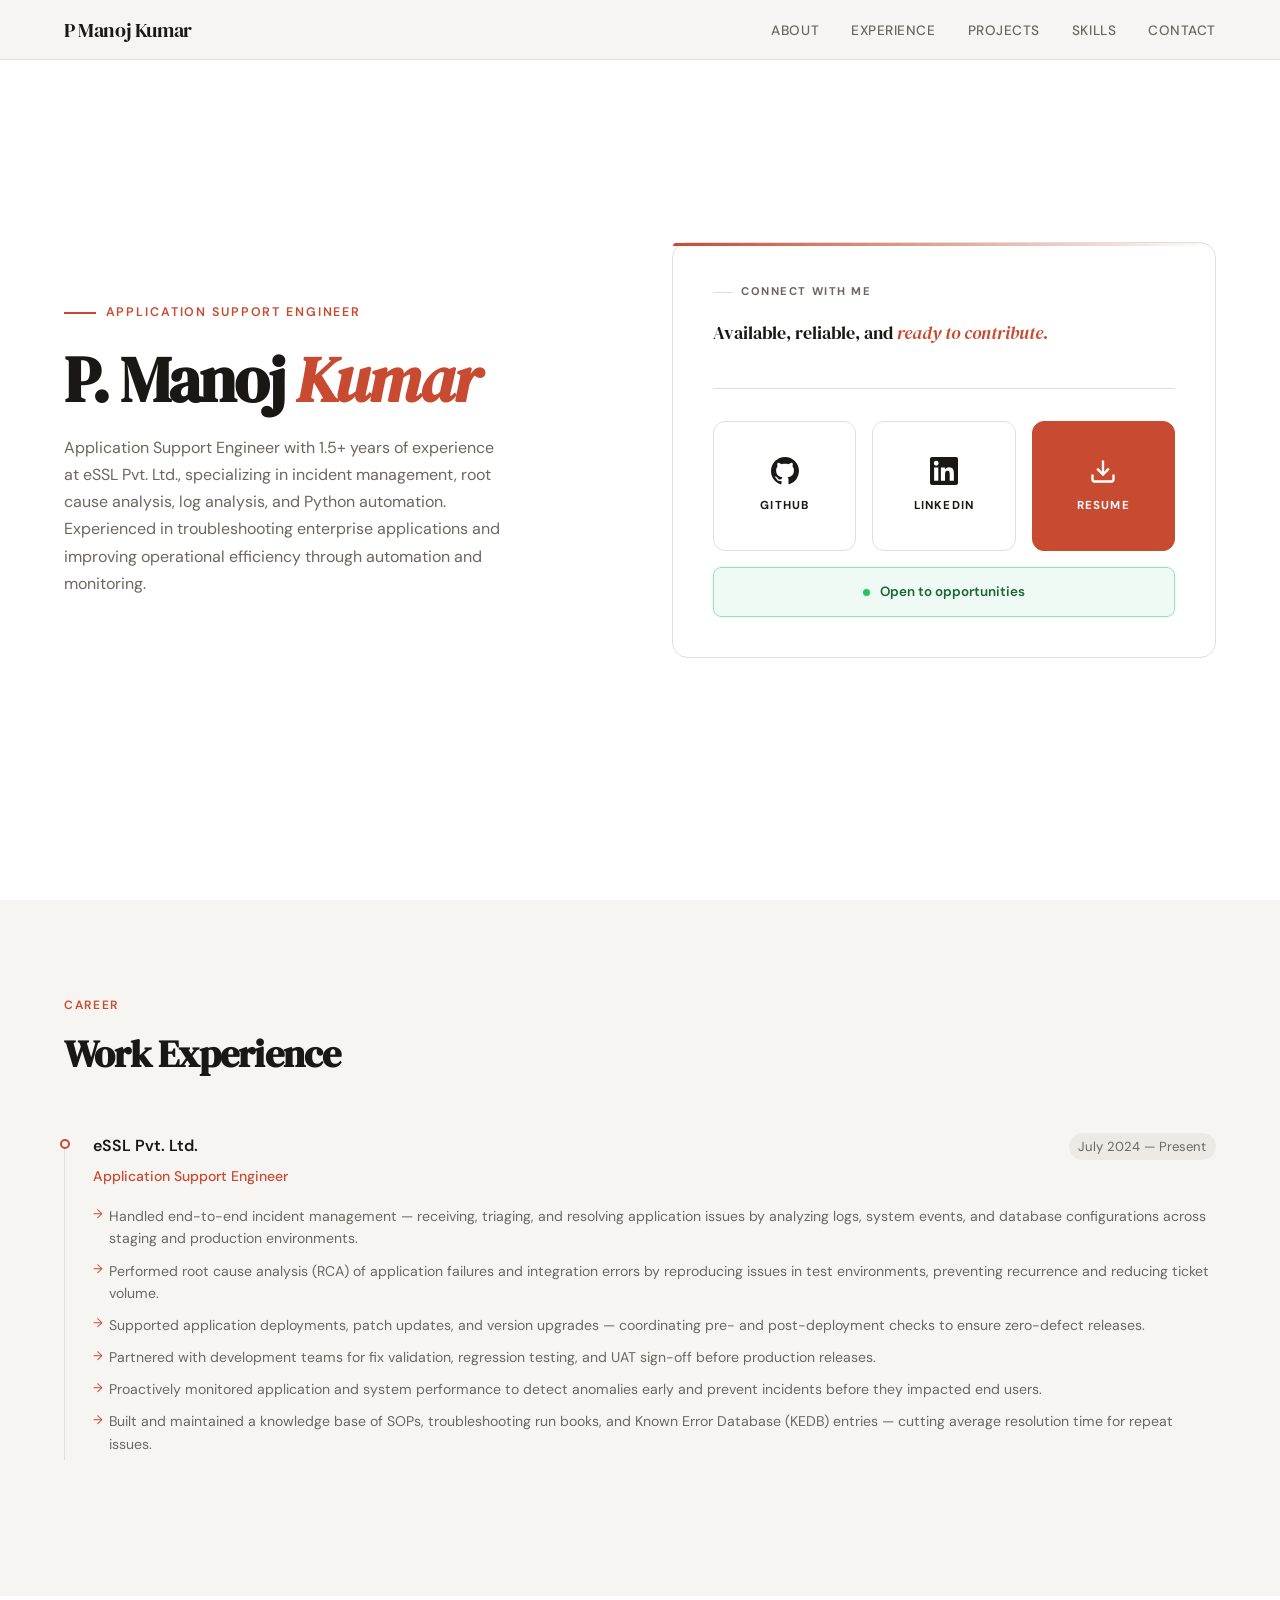
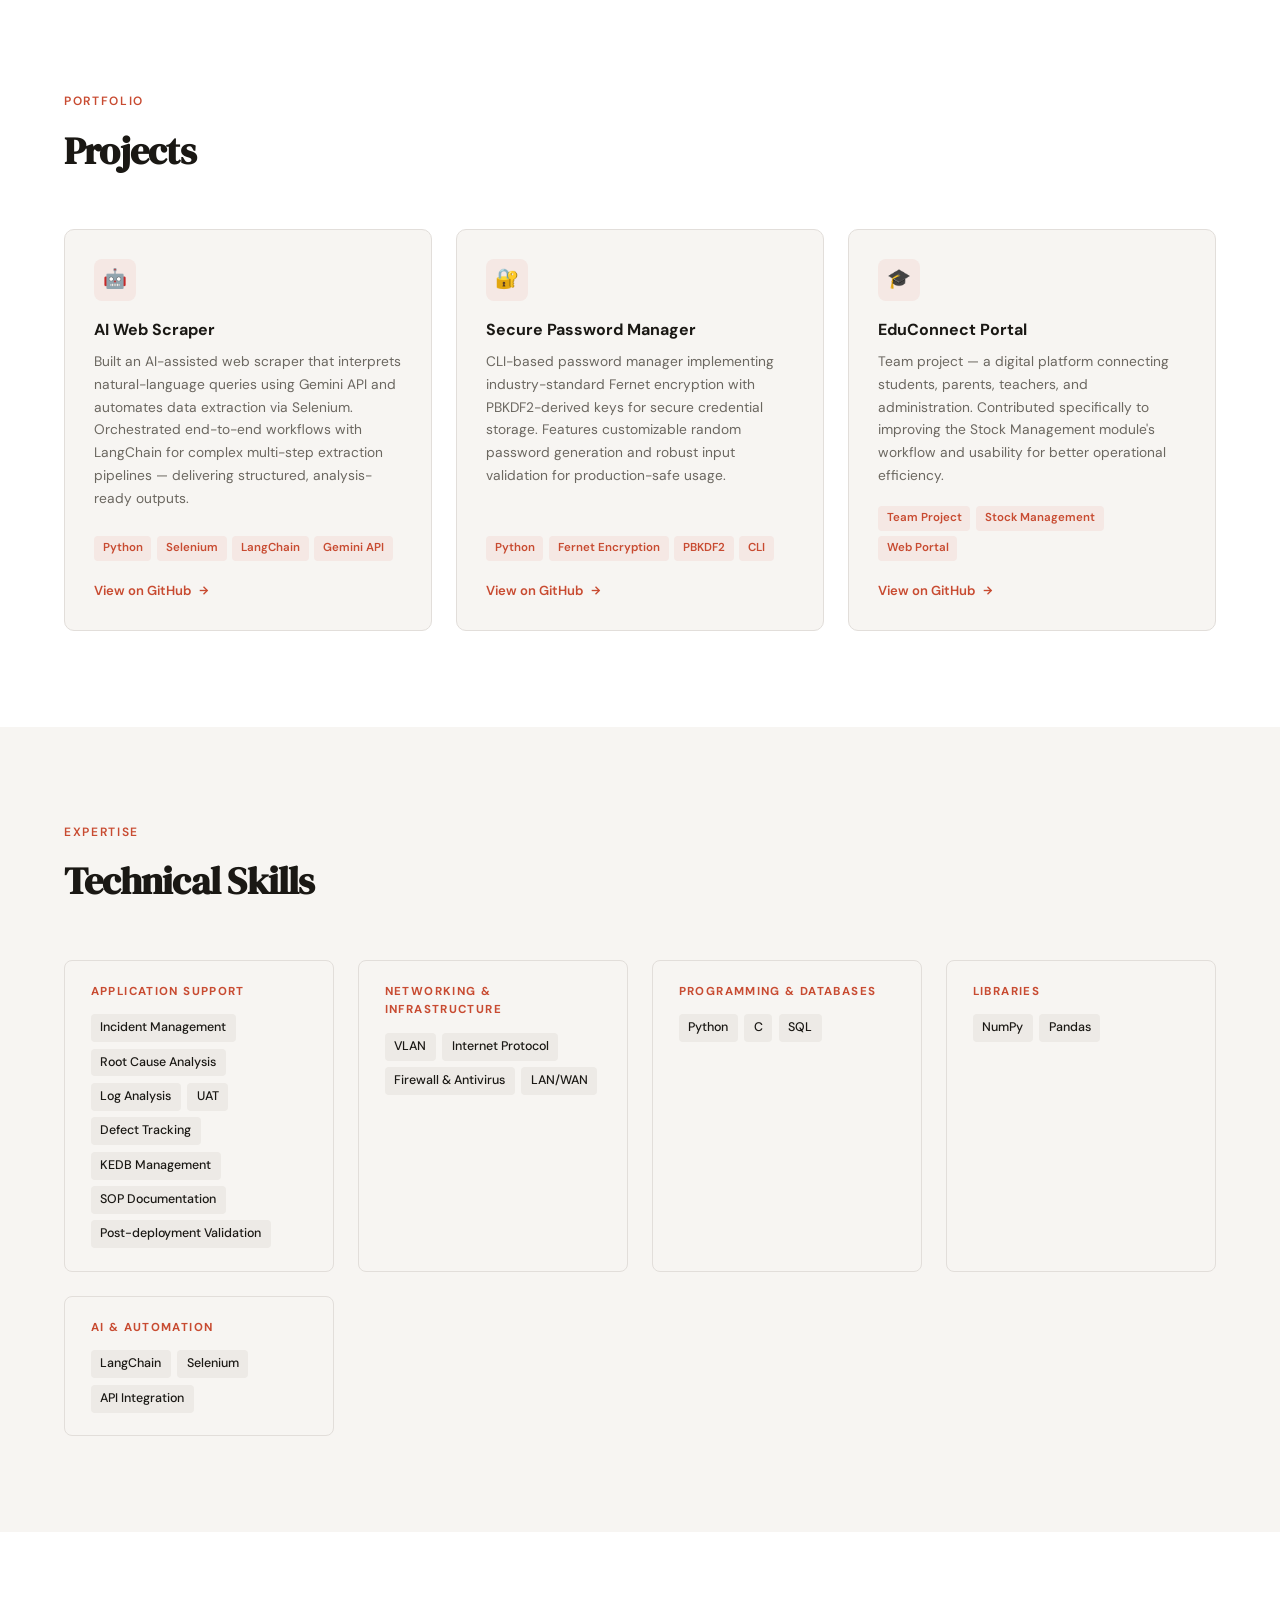
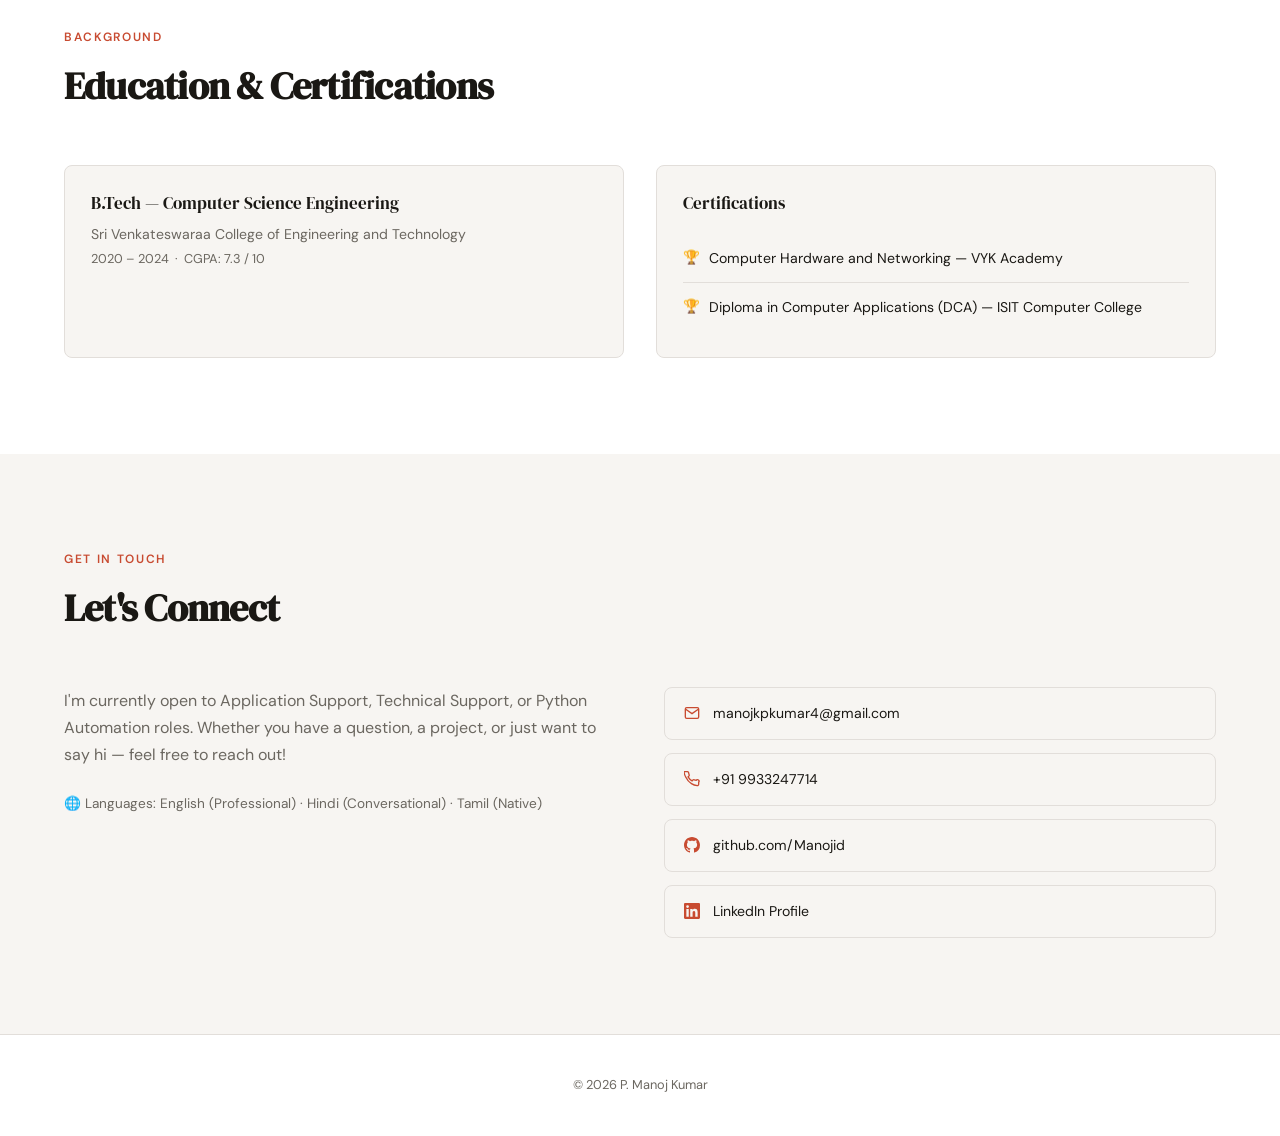
==== index.html @ cadb3f96 "Adjust layout padding and update experience years Updated padding and modified experience duration i" ====
<!DOCTYPE html>
<html lang="en">
<head>
<meta charset="UTF-8"/>
<meta name="viewport" content="width=device-width, initial-scale=1.0"/>
<title>P. Manoj Kumar — Application Support Engineer</title>
<link href="https://fonts.googleapis.com/css2?family=DM+Serif+Display:ital@0;1&family=DM+Sans:wght@300;400;500;600&display=swap" rel="stylesheet"/>
<style>
  *, *::before, *::after { box-sizing: border-box; margin: 0; padding: 0; }

  :root {
    --bg: #f7f5f2;
    --surface: #ffffff;
    --ink: #1a1814;
    --ink-muted: #6b6760;
    --accent: #c84b31;
    --accent-light: #f5e8e4;
    --border: #e2deda;
    --tag-bg: #edeae6;
  }

  html { scroll-behavior: smooth; }

  body {
    font-family: 'DM Sans', sans-serif;
    background: var(--bg);
    color: var(--ink);
    line-height: 1.6;
    font-size: 15px;
  }

  nav {
    position: fixed; top: 0; width: 100%; z-index: 100;
    background: rgba(247,245,242,0.92);
    backdrop-filter: blur(12px);
    border-bottom: 1px solid var(--border);
    padding: 0 5%;
    display: flex; align-items: center; justify-content: space-between;
    height: 60px;
  }
  .nav-logo {
    font-family: 'DM Serif Display', serif;
    font-size: 1.25rem;
    color: var(--ink);
    text-decoration: none;
    letter-spacing: -0.02em;
  }
  .nav-links { display: flex; gap: 2rem; list-style: none; }
  .nav-links a {
    font-size: 0.85rem; font-weight: 500; color: var(--ink-muted);
    text-decoration: none; letter-spacing: 0.04em; text-transform: uppercase;
    transition: color 0.2s;
  }
  .nav-links a:hover { color: var(--accent); }

  .hero {
    min-height: 100vh;
    display: grid;
    grid-template-columns: 1fr 1fr;
    align-items: center;
    padding: 60px 5%;
    gap: 4rem;
  }
  .hero-text { animation: fadeUp 0.8s ease both; }
  .hero-eyebrow {
    font-size: 0.78rem; font-weight: 600;
    text-transform: uppercase; letter-spacing: 0.15em;
    color: var(--accent);
    display: flex; align-items: center; gap: 0.6rem;
    margin-bottom: 1.4rem;
  }
  .hero-eyebrow::before {
    content: ''; display: inline-block;
    width: 32px; height: 2px; background: var(--accent);
  }
  h1 {
    font-family: 'DM Serif Display', serif;
    font-size: clamp(2.8rem, 5vw, 4.2rem);
    line-height: 1.08;
    letter-spacing: -0.03em;
    color: var(--ink);
    margin-bottom: 1.2rem;
  }
  h1 em { font-style: italic; color: var(--accent); }
  .hero-desc {
    font-size: 1rem; color: var(--ink-muted);
    max-width: 440px; line-height: 1.7;
  }

  /* hero right column */
  .hero-right {
    display: flex;
    flex-direction: column;
    align-items: stretch;
    justify-content: center;
    gap: 1rem;
    animation: fadeUp 0.8s 0.3s ease both;
    position: relative;
    padding: 2.5rem;
    border-radius: 16px;
    background: var(--surface);
    border: 1px solid var(--border);
  }
  .hero-right::before {
    content: '';
    position: absolute;
    top: 0; left: 0; right: 0;
    height: 3px;
    background: linear-gradient(90deg, var(--accent), transparent);
    border-radius: 16px 16px 0 0;
  }
  .hero-right-label {
    font-size: 0.7rem;
    font-weight: 700;
    text-transform: uppercase;
    letter-spacing: 0.14em;
    color: var(--ink-muted);
    margin-bottom: 0.25rem;
    display: flex;
    align-items: center;
    gap: 0.5rem;
  }
  .hero-right-label::before {
    content: ''; display: inline-block;
    width: 20px; height: 1.5px; background: var(--border);
  }
  .hero-right-tagline {
    font-family: 'DM Serif Display', serif;
    font-size: 1.15rem;
    color: var(--ink);
    margin-bottom: 1.4rem;
    line-height: 1.3;
  }
  .hero-right-tagline em { color: var(--accent); font-style: italic; }
  .hero-divider {
    height: 1px;
    background: var(--border);
    margin: 0.25rem 0 1rem;
  }
  .icon-grid {
    display: grid;
    grid-template-columns: repeat(3, 1fr);
    gap: 1rem;
    width: 100%;
  }
  .icon-card {
    display: flex;
    flex-direction: column;
    align-items: center;
    justify-content: center;
    gap: 0.75rem;
    padding: 2.2rem 1rem;
    border-radius: 12px;
    border: 1.5px solid var(--border);
    background: var(--surface);
    color: var(--ink);
    text-decoration: none;
    font-size: 0.72rem;
    font-weight: 700;
    letter-spacing: 0.1em;
    text-transform: uppercase;
    transition: all 0.25s cubic-bezier(0.34, 1.56, 0.64, 1);
    opacity: 0;
    animation: fadeUp 0.5s ease forwards;
    position: relative;
    overflow: hidden;
  }
  .icon-card::after {
    content: '';
    position: absolute;
    bottom: 0; left: 0; right: 0;
    height: 3px;
    background: var(--accent);
    transform: scaleX(0);
    transition: transform 0.25s ease;
    transform-origin: left;
  }
  .icon-card:hover::after { transform: scaleX(1); }
  .icon-card:nth-child(1) { animation-delay: 0.4s; }
  .icon-card:nth-child(2) { animation-delay: 0.55s; }
  .icon-card:nth-child(3) { animation-delay: 0.7s; }
  .icon-card:hover {
    border-color: var(--accent);
    color: var(--accent);
    transform: translateY(-5px);
    box-shadow: 0 12px 28px rgba(200,75,49,0.12);
  }
  .icon-card--accent {
    background: var(--accent);
    border-color: var(--accent);
    color: #fff;
  }
  .icon-card--accent::after { background: rgba(255,255,255,0.4); }
  .icon-card--accent:hover {
    background: #b03a23;
    border-color: #b03a23;
    color: #fff;
    box-shadow: 0 12px 28px rgba(200,75,49,0.3);
    transform: translateY(-5px);
  }
  .open-badge {
    display: flex; align-items: center; justify-content: center; gap: 0.6rem;
    background: #f0faf4; border: 1.5px solid #86efac;
    color: #166534; border-radius: 8px;
    padding: 0.8rem 1rem; font-size: 0.84rem; font-weight: 600;
    opacity: 0; animation: fadeUp 0.5s 0.85s ease forwards;
  }
  .open-dot {
    width: 7px; height: 7px; border-radius: 50%; background: #22c55e;
    animation: pulse 2s infinite; flex-shrink: 0;
  }

  .btn {
    display: inline-flex; align-items: center; gap: 0.5rem;
    padding: 0.7rem 1.5rem; border-radius: 4px;
    font-size: 0.85rem; font-weight: 600;
    text-decoration: none; letter-spacing: 0.02em;
    transition: all 0.2s;
  }
  .btn-primary { background: var(--accent); color: #fff; }
  .btn-primary:hover { background: #b03a23; transform: translateY(-1px); }
  .btn-outline { border: 1.5px solid var(--border); color: var(--ink); background: transparent; }
  .btn-outline:hover { border-color: var(--accent); color: var(--accent); transform: translateY(-1px); }

  @keyframes pulse { 0%,100%{opacity:1} 50%{opacity:0.4} }

  section { padding: 6rem 5%; }
  section:nth-child(even) { background: var(--surface); }

  .section-header { margin-bottom: 3rem; }
  .section-label {
    font-size: 0.75rem; font-weight: 600;
    text-transform: uppercase; letter-spacing: 0.14em;
    color: var(--accent); margin-bottom: 0.5rem;
  }
  h2 {
    font-family: 'DM Serif Display', serif;
    font-size: clamp(1.8rem, 3vw, 2.4rem);
    letter-spacing: -0.02em; color: var(--ink);
  }

  .skills-grid {
    display: grid;
    grid-template-columns: repeat(auto-fill, minmax(260px, 1fr));
    gap: 1.5rem;
  }
  .skill-card {
    background: var(--bg); border: 1px solid var(--border);
    border-radius: 8px; padding: 1.4rem 1.6rem;
    transition: box-shadow 0.2s, transform 0.2s;
  }
  .skill-card:hover { transform: translateY(-3px); box-shadow: 0 8px 24px rgba(0,0,0,0.08); }
  .skill-card-title {
    font-size: 0.72rem; font-weight: 700;
    text-transform: uppercase; letter-spacing: 0.12em;
    color: var(--accent); margin-bottom: 0.8rem;
  }
  .tags { display: flex; flex-wrap: wrap; gap: 0.4rem; }
  .tag { background: var(--tag-bg); color: var(--ink); font-size: 0.78rem; padding: 0.25rem 0.6rem; border-radius: 4px; font-weight: 500; }

  .timeline { position: relative; padding-left: 1.8rem; }
  .timeline::before { content: ''; position: absolute; left: 0; top: 8px; bottom: 0; width: 1px; background: var(--border); }
  .timeline-item { position: relative; margin-bottom: 2.5rem; }
  .timeline-dot { position: absolute; left: -2.05rem; top: 6px; width: 10px; height: 10px; border-radius: 50%; border: 2px solid var(--accent); background: var(--bg); }
  .tl-header { display: flex; justify-content: space-between; align-items: flex-start; flex-wrap: wrap; gap: 0.3rem; margin-bottom: 0.3rem; }
  .tl-company { font-weight: 600; font-size: 1rem; }
  .tl-date { font-size: 0.82rem; color: var(--ink-muted); background: var(--tag-bg); padding: 0.2rem 0.6rem; border-radius: 20px; }
  .tl-role { font-size: 0.88rem; color: var(--accent); font-weight: 500; margin-bottom: 0.8rem; }
  .tl-bullets { list-style: none; padding: 0; }
  .tl-bullets li { font-size: 0.88rem; color: var(--ink-muted); padding: 0.3rem 0; padding-left: 1rem; position: relative; line-height: 1.6; }
  .tl-bullets li::before { content: '→'; position: absolute; left: 0; color: var(--accent); font-size: 0.78rem; top: 0.32rem; }

  .projects-grid { display: grid; grid-template-columns: repeat(auto-fill, minmax(300px, 1fr)); gap: 1.5rem; }
  .project-card {
    background: var(--bg); border: 1px solid var(--border);
    border-radius: 10px; padding: 1.8rem;
    transition: box-shadow 0.2s, transform 0.2s;
    display: flex; flex-direction: column;
  }
  .project-card:hover { transform: translateY(-4px); box-shadow: 0 12px 32px rgba(0,0,0,0.09); }
  .project-icon { width: 42px; height: 42px; background: var(--accent-light); border-radius: 8px; display: flex; align-items: center; justify-content: center; margin-bottom: 1rem; font-size: 1.2rem; }
  .project-title { font-weight: 700; font-size: 1rem; margin-bottom: 0.5rem; }
  .project-desc { font-size: 0.86rem; color: var(--ink-muted); line-height: 1.65; flex: 1; margin-bottom: 1.2rem; }
  .project-stack { display: flex; flex-wrap: wrap; gap: 0.35rem; margin-bottom: 1.2rem; }
  .stack-tag { font-size: 0.72rem; font-weight: 600; background: var(--accent-light); color: var(--accent); padding: 0.2rem 0.55rem; border-radius: 4px; }
  .project-link { display: inline-flex; align-items: center; gap: 0.4rem; font-size: 0.82rem; font-weight: 600; color: var(--accent); text-decoration: none; margin-top: auto; transition: gap 0.2s; }
  .project-link:hover { gap: 0.7rem; }

  .edu-grid { display: grid; grid-template-columns: 1fr 1fr; gap: 2rem; }
  .edu-card { background: var(--bg); border: 1px solid var(--border); border-radius: 8px; padding: 1.6rem; }
  .edu-degree { font-family: 'DM Serif Display', serif; font-size: 1.05rem; margin-bottom: 0.3rem; }
  .edu-school { font-size: 0.88rem; color: var(--ink-muted); margin-bottom: 0.2rem; }
  .edu-meta { font-size: 0.8rem; color: var(--ink-muted); }
  .cert-list { list-style: none; padding: 0; }
  .cert-list li { padding: 0.8rem 0; border-bottom: 1px solid var(--border); font-size: 0.88rem; display: flex; align-items: center; gap: 0.6rem; }
  .cert-list li:last-child { border-bottom: none; }
  .cert-list li::before { content: '🏆'; font-size: 0.85rem; }

  .contact-grid { display: grid; grid-template-columns: 1fr 1fr; gap: 3rem; align-items: start; }
  .contact-intro { font-size: 1rem; color: var(--ink-muted); line-height: 1.7; }
  .contact-links { display: flex; flex-direction: column; gap: 0.8rem; }
  .contact-item { display: flex; align-items: center; gap: 0.8rem; padding: 0.9rem 1.2rem; background: var(--bg); border: 1px solid var(--border); border-radius: 8px; text-decoration: none; color: var(--ink); font-size: 0.88rem; transition: border-color 0.2s, transform 0.2s; }
  .contact-item:hover { border-color: var(--accent); transform: translateX(4px); }
  .contact-item svg { color: var(--accent); flex-shrink: 0; }

  footer { text-align: center; padding: 2.5rem 5%; font-size: 0.8rem; color: var(--ink-muted); border-top: 1px solid var(--border); background: var(--surface); }

  @keyframes fadeUp { from { opacity: 0; transform: translateY(24px); } to { opacity: 1; transform: translateY(0); } }
  .fade-in { opacity: 0; transform: translateY(20px); transition: opacity 0.6s ease, transform 0.6s ease; }
  .fade-in.visible { opacity: 1; transform: none; }

  @media (max-width: 768px) {
    .hero { grid-template-columns: 1fr; min-height: auto; padding-top: 100px; gap: 2rem; }
    .edu-grid, .contact-grid { grid-template-columns: 1fr; }
    .nav-links { display: none; }
  }
</style>
</head>
<body>

<nav>
  <a class="nav-logo" href="#">P Manoj Kumar</a>
  <ul class="nav-links">
    <li><a href="#about">About</a></li>
    <li><a href="#experience">Experience</a></li>
    <li><a href="#projects">Projects</a></li>
    <li><a href="#skills">Skills</a></li>
    <li><a href="#contact">Contact</a></li>
  </ul>
</nav>

<section class="hero" id="about">
  <div class="hero-text">
    <div class="hero-eyebrow">Application Support Engineer</div>
    <h1>P. Manoj <em>Kumar</em></h1>
    <p class="hero-desc">
      Application Support Engineer with 1.5+ years of experience at eSSL Pvt. Ltd., specializing in incident management, root cause analysis, log analysis, and Python automation. Experienced in troubleshooting enterprise applications and improving operational efficiency through automation and monitoring.
    </p>
  </div>

  <div class="hero-right">
    <div class="hero-right-label">Connect with me</div>
    <div class="hero-right-tagline">Available, reliable, and <em>ready to contribute.</em></div>
    <div class="hero-divider"></div>
    <div class="icon-grid">
      <a class="icon-card" href="https://github.com/Manojid/" target="_blank">
        <svg width="28" height="28" fill="currentColor" viewBox="0 0 24 24"><path d="M12 0C5.37 0 0 5.37 0 12c0 5.31 3.435 9.795 8.205 11.385.6.105.825-.255.825-.57 0-.285-.015-1.23-.015-2.235-3.015.555-3.795-.735-4.035-1.41-.135-.345-.72-1.41-1.23-1.695-.42-.225-1.02-.78-.015-.795.945-.015 1.62.87 1.845 1.23 1.08 1.815 2.805 1.305 3.495.99.105-.78.42-1.305.765-1.605-2.67-.3-5.46-1.335-5.46-5.925 0-1.305.465-2.385 1.23-3.225-.12-.3-.54-1.53.12-3.18 0 0 1.005-.315 3.3 1.23.96-.27 1.98-.405 3-.405s2.04.135 3 .405c2.295-1.56 3.3-1.23 3.3-1.23.66 1.65.24 2.88.12 3.18.765.84 1.23 1.905 1.23 3.225 0 4.605-2.805 5.625-5.475 5.925.435.375.81 1.095.81 2.22 0 1.605-.015 2.895-.015 3.3 0 .315.225.69.825.57A12.02 12.02 0 0024 12c0-6.63-5.37-12-12-12z"/></svg>
        <span>GitHub</span>
      </a>
      <a class="icon-card" href="https://linkedin.com/in/p-manoj-kumar-380a35276" target="_blank">
        <svg width="28" height="28" fill="currentColor" viewBox="0 0 24 24"><path d="M20.447 20.452h-3.554v-5.569c0-1.328-.027-3.037-1.852-3.037-1.853 0-2.136 1.445-2.136 2.939v5.667H9.351V9h3.414v1.561h.046c.477-.9 1.637-1.85 3.37-1.85 3.601 0 4.267 2.37 4.267 5.455v6.286zM5.337 7.433a2.062 2.062 0 01-2.063-2.065 2.064 2.064 0 112.063 2.065zm1.782 13.019H3.555V9h3.564v11.452zM22.225 0H1.771C.792 0 0 .774 0 1.729v20.542C0 23.227.792 24 1.771 24h20.451C23.2 24 24 23.227 24 22.271V1.729C24 .774 23.2 0 22.222 0h.003z"/></svg>
        <span>LinkedIn</span>
      </a>
      <a class="icon-card icon-card--accent" href="Manoj Kumar Resume.pdf" download>
        <svg width="28" height="28" fill="none" stroke="currentColor" stroke-width="2" viewBox="0 0 24 24"><path d="M21 15v4a2 2 0 01-2 2H5a2 2 0 01-2-2v-4"/><polyline points="7 10 12 15 17 10"/><line x1="12" y1="15" x2="12" y2="3"/></svg>
        <span>Resume</span>
      </a>
    </div>
    <div class="open-badge">
      <span class="open-dot"></span>
      Open to opportunities
    </div>
  </div>
</section>

<section id="experience">
  <div class="section-header fade-in">
    <div class="section-label">Career</div>
    <h2>Work Experience</h2>
  </div>
  <div class="timeline">
    <div class="timeline-item fade-in">
      <div class="timeline-dot"></div>
      <div class="tl-header">
        <span class="tl-company">eSSL Pvt. Ltd.</span>
        <span class="tl-date">July 2024 — Present</span>
      </div>
      <div class="tl-role">Application Support Engineer</div>
      <ul class="tl-bullets">
        <li>Handled end-to-end incident management — receiving, triaging, and resolving application issues by analyzing logs, system events, and database configurations across staging and production environments.</li>
        <li>Performed root cause analysis (RCA) of application failures and integration errors by reproducing issues in test environments, preventing recurrence and reducing ticket volume.</li>
        <li>Supported application deployments, patch updates, and version upgrades — coordinating pre- and post-deployment checks to ensure zero-defect releases.</li>
        <li>Partnered with development teams for fix validation, regression testing, and UAT sign-off before production releases.</li>
        <li>Proactively monitored application and system performance to detect anomalies early and prevent incidents before they impacted end users.</li>
        <li>Built and maintained a knowledge base of SOPs, troubleshooting run books, and Known Error Database (KEDB) entries — cutting average resolution time for repeat issues.</li>
      </ul>
    </div>
  </div>
</section>

<section id="projects">
  <div class="section-header fade-in">
    <div class="section-label">Portfolio</div>
    <h2>Projects</h2>
  </div>
  <div class="projects-grid">
    <div class="project-card fade-in">
      <div class="project-icon">🤖</div>
      <div class="project-title">AI Web Scraper</div>
      <p class="project-desc">Built an AI-assisted web scraper that interprets natural-language queries using Gemini API and automates data extraction via Selenium. Orchestrated end-to-end workflows with LangChain for complex multi-step extraction pipelines — delivering structured, analysis-ready outputs.</p>
      <div class="project-stack">
        <span class="stack-tag">Python</span><span class="stack-tag">Selenium</span><span class="stack-tag">LangChain</span><span class="stack-tag">Gemini API</span>
      </div>
      <a class="project-link" href="https://github.com/Manojid/" target="_blank">View on GitHub <svg width="13" height="13" fill="none" stroke="currentColor" stroke-width="2.5" viewBox="0 0 24 24"><line x1="5" y1="12" x2="19" y2="12"/><polyline points="12 5 19 12 12 19"/></svg></a>
    </div>
    <div class="project-card fade-in">
      <div class="project-icon">🔐</div>
      <div class="project-title">Secure Password Manager</div>
      <p class="project-desc">CLI-based password manager implementing industry-standard Fernet encryption with PBKDF2-derived keys for secure credential storage. Features customizable random password generation and robust input validation for production-safe usage.</p>
      <div class="project-stack">
        <span class="stack-tag">Python</span><span class="stack-tag">Fernet Encryption</span><span class="stack-tag">PBKDF2</span><span class="stack-tag">CLI</span>
      </div>
      <a class="project-link" href="https://github.com/Manojid/" target="_blank">View on GitHub <svg width="13" height="13" fill="none" stroke="currentColor" stroke-width="2.5" viewBox="0 0 24 24"><line x1="5" y1="12" x2="19" y2="12"/><polyline points="12 5 19 12 12 19"/></svg></a>
    </div>
    <div class="project-card fade-in">
      <div class="project-icon">🎓</div>
      <div class="project-title">EduConnect Portal</div>
      <p class="project-desc">Team project — a digital platform connecting students, parents, teachers, and administration. Contributed specifically to improving the Stock Management module's workflow and usability for better operational efficiency.</p>
      <div class="project-stack">
        <span class="stack-tag">Team Project</span><span class="stack-tag">Stock Management</span><span class="stack-tag">Web Portal</span>
      </div>
      <a class="project-link" href="https://github.com/Manojid/" target="_blank">View on GitHub <svg width="13" height="13" fill="none" stroke="currentColor" stroke-width="2.5" viewBox="0 0 24 24"><line x1="5" y1="12" x2="19" y2="12"/><polyline points="12 5 19 12 12 19"/></svg></a>
    </div>
  </div>
</section>

<section id="skills">
  <div class="section-header fade-in">
    <div class="section-label">Expertise</div>
    <h2>Technical Skills</h2>
  </div>
  <div class="skills-grid">
    <div class="skill-card fade-in">
      <div class="skill-card-title">Application Support</div>
      <div class="tags">
        <span class="tag">Incident Management</span><span class="tag">Root Cause Analysis</span><span class="tag">Log Analysis</span><span class="tag">UAT</span><span class="tag">Defect Tracking</span><span class="tag">KEDB Management</span><span class="tag">SOP Documentation</span><span class="tag">Post-deployment Validation</span>
      </div>
    </div>
    <div class="skill-card fade-in">
      <div class="skill-card-title">Networking & Infrastructure</div>
      <div class="tags">
        <span class="tag">VLAN</span><span class="tag">Internet Protocol</span><span class="tag">Firewall & Antivirus</span><span class="tag">LAN/WAN</span>
      </div>
    </div>
    <div class="skill-card fade-in">
      <div class="skill-card-title">Programming & Databases</div>
      <div class="tags">
        <span class="tag">Python</span><span class="tag">C</span><span class="tag">SQL</span>
      </div>
    </div>
    <div class="skill-card fade-in">
      <div class="skill-card-title">Libraries</div>
      <div class="tags">
        <span class="tag">NumPy</span><span class="tag">Pandas</span>
      </div>
    </div>
    <div class="skill-card fade-in">
      <div class="skill-card-title">AI & Automation</div>
      <div class="tags">
        <span class="tag">LangChain</span><span class="tag">Selenium</span><span class="tag">API Integration</span>
      </div>
    </div>
  </div>
</section>

<section id="education">
  <div class="section-header fade-in">
    <div class="section-label">Background</div>
    <h2>Education & Certifications</h2>
  </div>
  <div class="edu-grid fade-in">
    <div class="edu-card">
      <div class="edu-degree">B.Tech — Computer Science Engineering</div>
      <div class="edu-school">Sri Venkateswaraa College of Engineering and Technology</div>
      <div class="edu-meta">2020 – 2024 &nbsp;·&nbsp; CGPA: 7.3 / 10</div>
    </div>
    <div class="edu-card">
      <div class="edu-degree" style="margin-bottom:1rem">Certifications</div>
      <ul class="cert-list">
        <li>Computer Hardware and Networking — VYK Academy</li>
        <li>Diploma in Computer Applications (DCA) — ISIT Computer College</li>
      </ul>
    </div>
  </div>
</section>

<section id="contact">
  <div class="section-header fade-in">
    <div class="section-label">Get in Touch</div>
    <h2>Let's Connect</h2>
  </div>
  <div class="contact-grid fade-in">
    <div>
      <p class="contact-intro">I'm currently open to Application Support, Technical Support, or Python Automation roles. Whether you have a question, a project, or just want to say hi — feel free to reach out!</p>
      <br/>
      <p class="contact-intro" style="font-size:0.85rem">🌐 Languages: English (Professional) · Hindi (Conversational) · Tamil (Native)</p>
    </div>
    <div class="contact-links">
      <a class="contact-item" href="mailto:manojkpkumar4@gmail.com">
        <svg width="16" height="16" fill="none" stroke="currentColor" stroke-width="2" viewBox="0 0 24 24"><path d="M4 4h16c1.1 0 2 .9 2 2v12c0 1.1-.9 2-2 2H4c-1.1 0-2-.9-2-2V6c0-1.1.9-2 2-2z"/><polyline points="22,6 12,13 2,6"/></svg>
        manojkpkumar4@gmail.com
      </a>
      <a class="contact-item" href="tel:+919933247714">
        <svg width="16" height="16" fill="none" stroke="currentColor" stroke-width="2" viewBox="0 0 24 24"><path d="M22 16.92v3a2 2 0 01-2.18 2 19.79 19.79 0 01-8.63-3.07A19.5 19.5 0 013.07 9.81a19.79 19.79 0 01-3.07-8.67A2 2 0 012 .99h3a2 2 0 012 1.72c.127.96.361 1.903.7 2.81a2 2 0 01-.45 2.11L6.09 8.91a16 16 0 006 6l1.27-1.27a2 2 0 012.11-.45c.907.339 1.85.573 2.81.7A2 2 0 0122 16.92z"/></svg>
        +91 9933247714
      </a>
      <a class="contact-item" href="https://github.com/Manojid/" target="_blank">
        <svg width="16" height="16" fill="currentColor" viewBox="0 0 24 24"><path d="M12 0C5.37 0 0 5.37 0 12c0 5.31 3.435 9.795 8.205 11.385.6.105.825-.255.825-.57 0-.285-.015-1.23-.015-2.235-3.015.555-3.795-.735-4.035-1.41-.135-.345-.72-1.41-1.23-1.695-.42-.225-1.02-.78-.015-.795.945-.015 1.62.87 1.845 1.23 1.08 1.815 2.805 1.305 3.495.99.105-.78.42-1.305.765-1.605-2.67-.3-5.46-1.335-5.46-5.925 0-1.305.465-2.385 1.23-3.225-.12-.3-.54-1.53.12-3.18 0 0 1.005-.315 3.3 1.23.96-.27 1.98-.405 3-.405s2.04.135 3 .405c2.295-1.56 3.3-1.23 3.3-1.23.66 1.65.24 2.88.12 3.18.765.84 1.23 1.905 1.23 3.225 0 4.605-2.805 5.625-5.475 5.925.435.375.81 1.095.81 2.22 0 1.605-.015 2.895-.015 3.3 0 .315.225.69.825.57A12.02 12.02 0 0024 12c0-6.63-5.37-12-12-12z"/></svg>
        github.com/Manojid
      </a>
      <a class="contact-item" href="https://linkedin.com/in/p-manoj-kumar-380a35276" target="_blank">
        <svg width="16" height="16" fill="currentColor" viewBox="0 0 24 24"><path d="M20.447 20.452h-3.554v-5.569c0-1.328-.027-3.037-1.852-3.037-1.853 0-2.136 1.445-2.136 2.939v5.667H9.351V9h3.414v1.561h.046c.477-.9 1.637-1.85 3.37-1.85 3.601 0 4.267 2.37 4.267 5.455v6.286zM5.337 7.433a2.062 2.062 0 01-2.063-2.065 2.064 2.064 0 112.063 2.065zm1.782 13.019H3.555V9h3.564v11.452zM22.225 0H1.771C.792 0 0 .774 0 1.729v20.542C0 23.227.792 24 1.771 24h20.451C23.2 24 24 23.227 24 22.271V1.729C24 .774 23.2 0 22.222 0h.003z"/></svg>
        LinkedIn Profile
      </a>
    </div>
  </div>
</section>

<footer>
  <p>© 2026 P. Manoj Kumar</p>
</footer>

<script>
  const observer = new IntersectionObserver((entries) => {
    entries.forEach(e => { if (e.isIntersecting) e.target.classList.add('visible'); });
  }, { threshold: 0.12 });
  document.querySelectorAll('.fade-in').forEach(el => observer.observe(el));
</script>
</body>
</html>
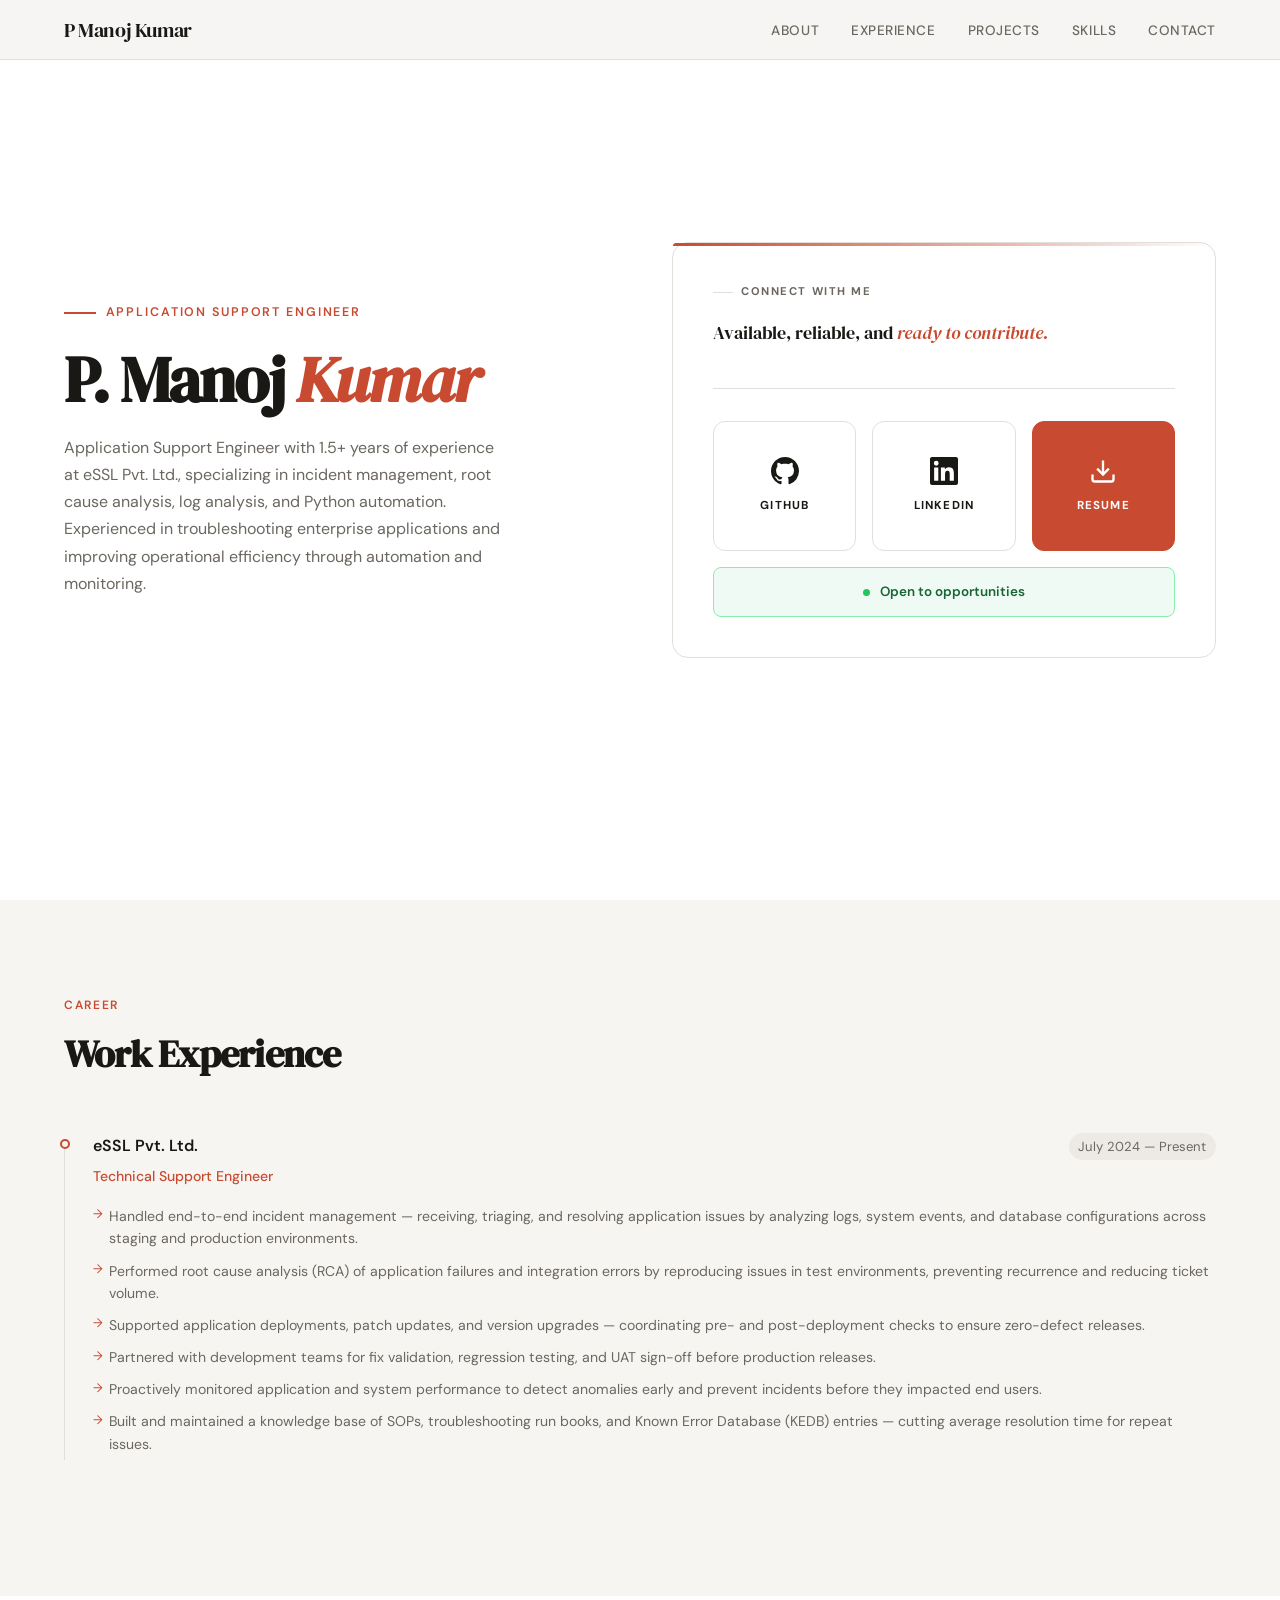
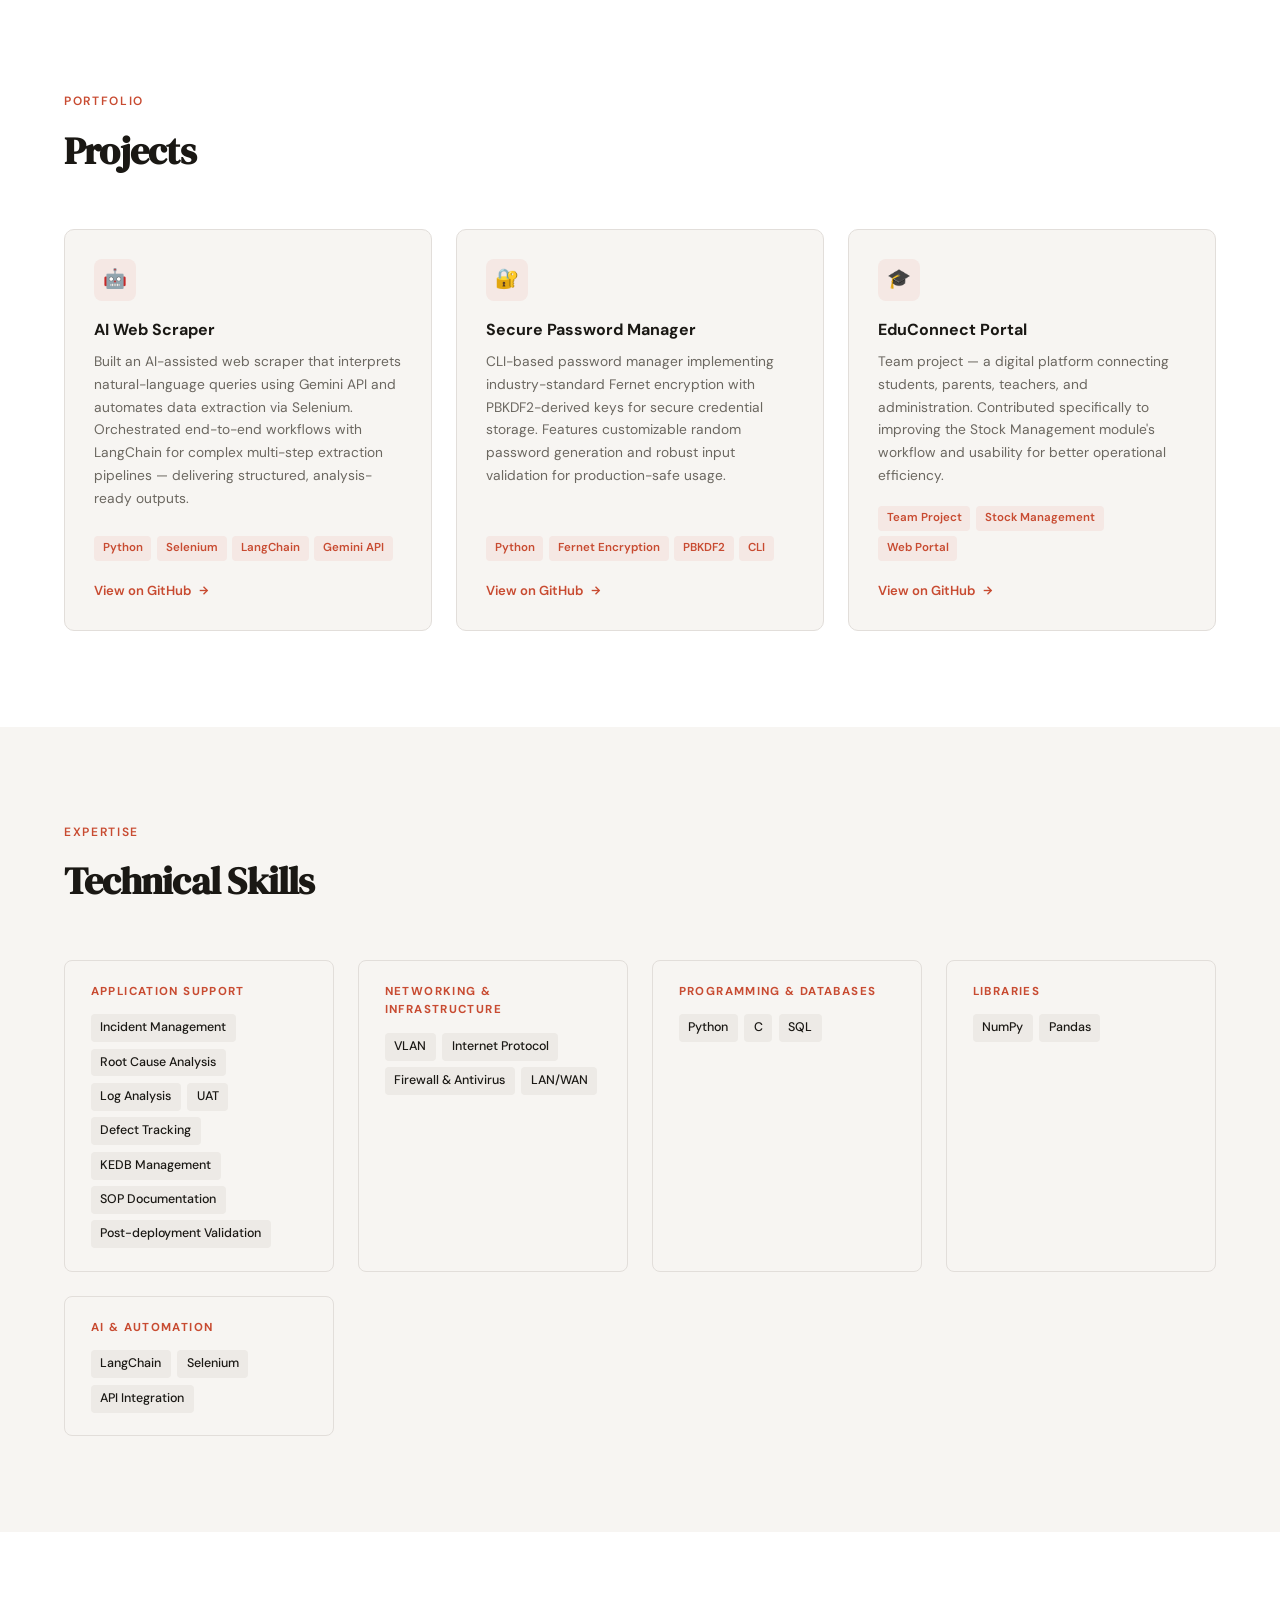
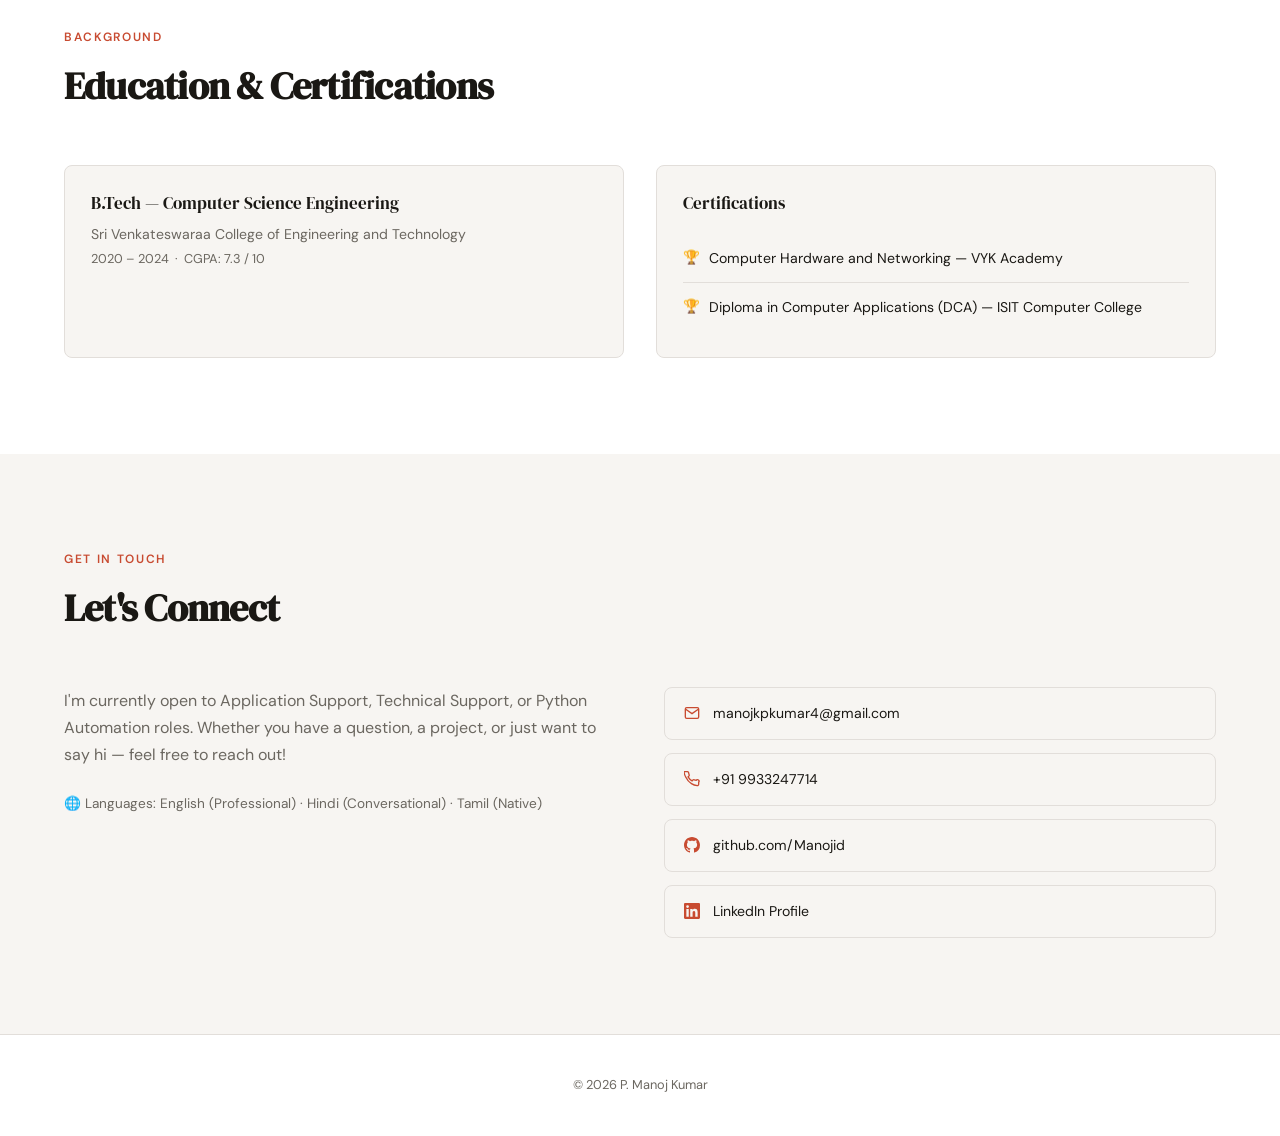
==== commit 653ebfd4: "Change role from Application Support to Technical Support" ====
--- a/index.html
+++ b/index.html
@@ -375,7 +375,7 @@
         <span class="tl-company">eSSL Pvt. Ltd.</span>
         <span class="tl-date">July 2024 — Present</span>
       </div>
-      <div class="tl-role">Application Support Engineer</div>
+      <div class="tl-role">Technical Support Engineer</div>
       <ul class="tl-bullets">
         <li>Handled end-to-end incident management — receiving, triaging, and resolving application issues by analyzing logs, system events, and database configurations across staging and production environments.</li>
         <li>Performed root cause analysis (RCA) of application failures and integration errors by reproducing issues in test environments, preventing recurrence and reducing ticket volume.</li>
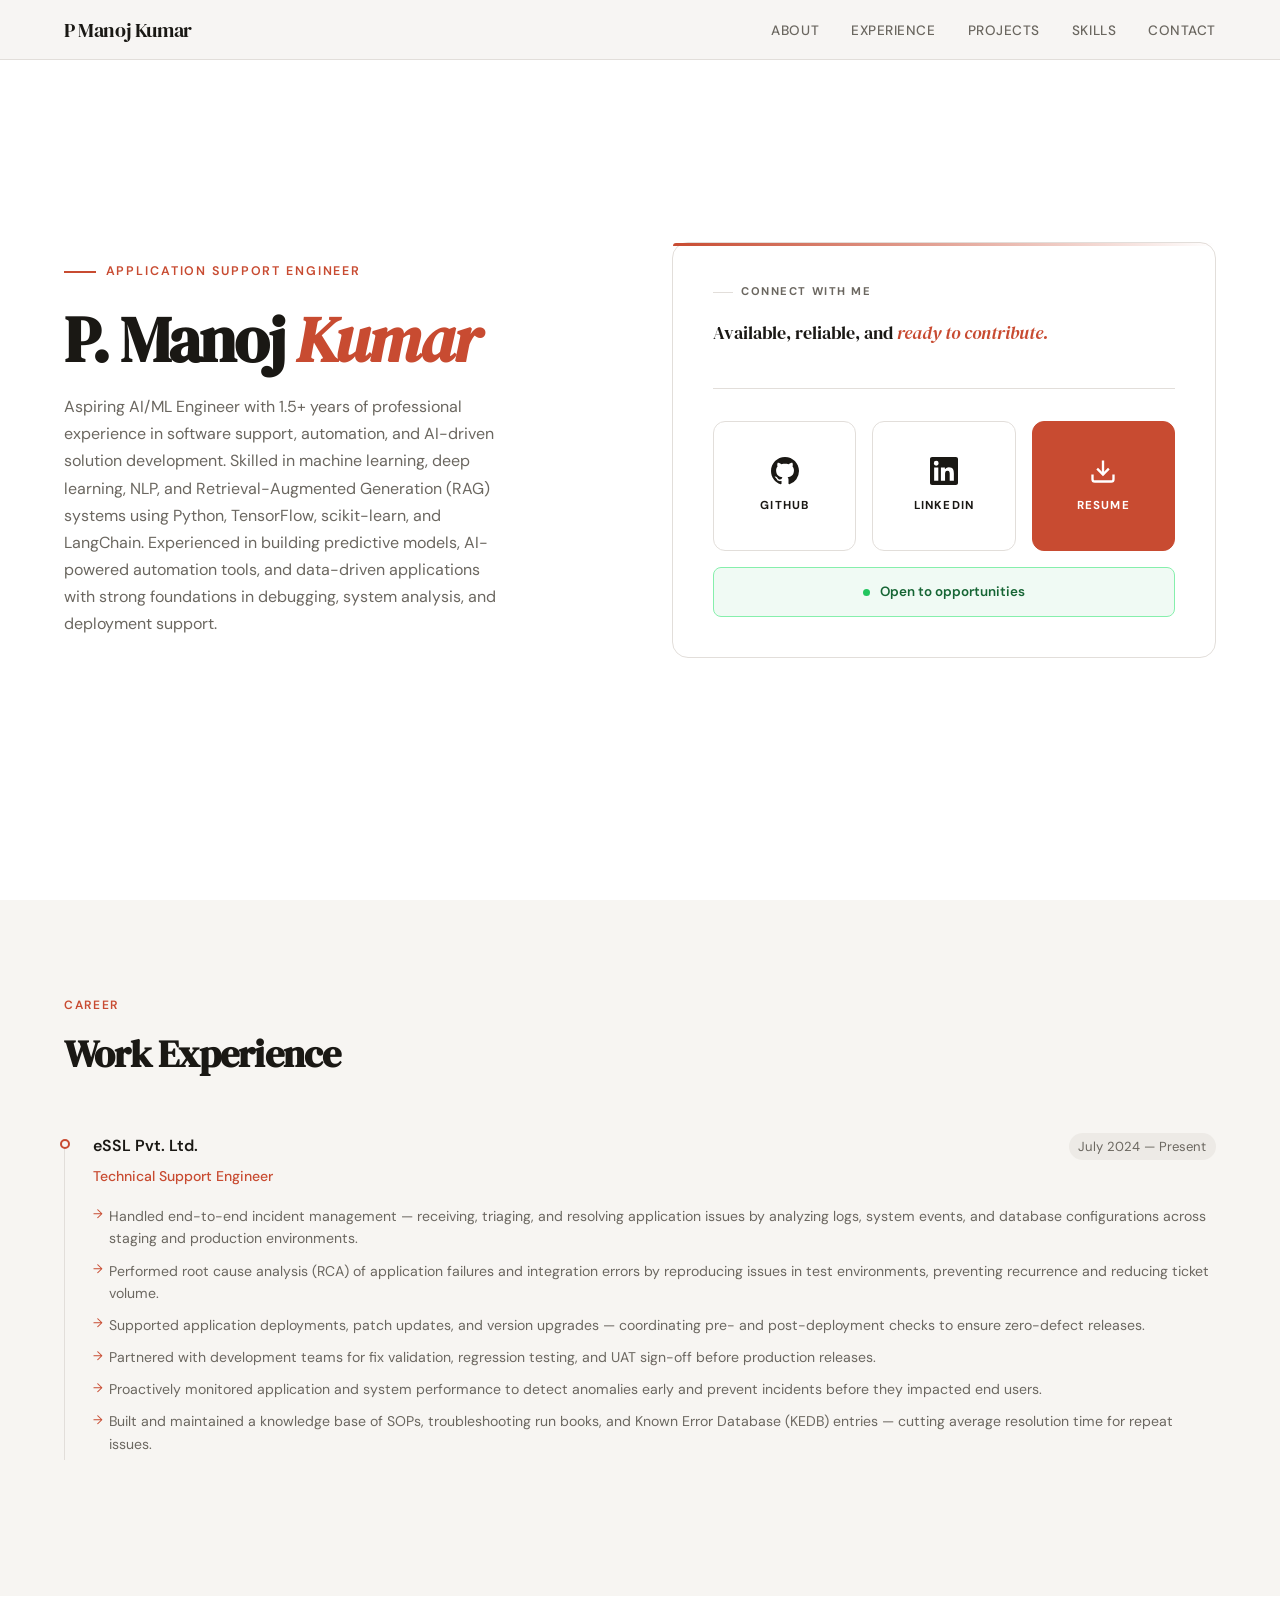
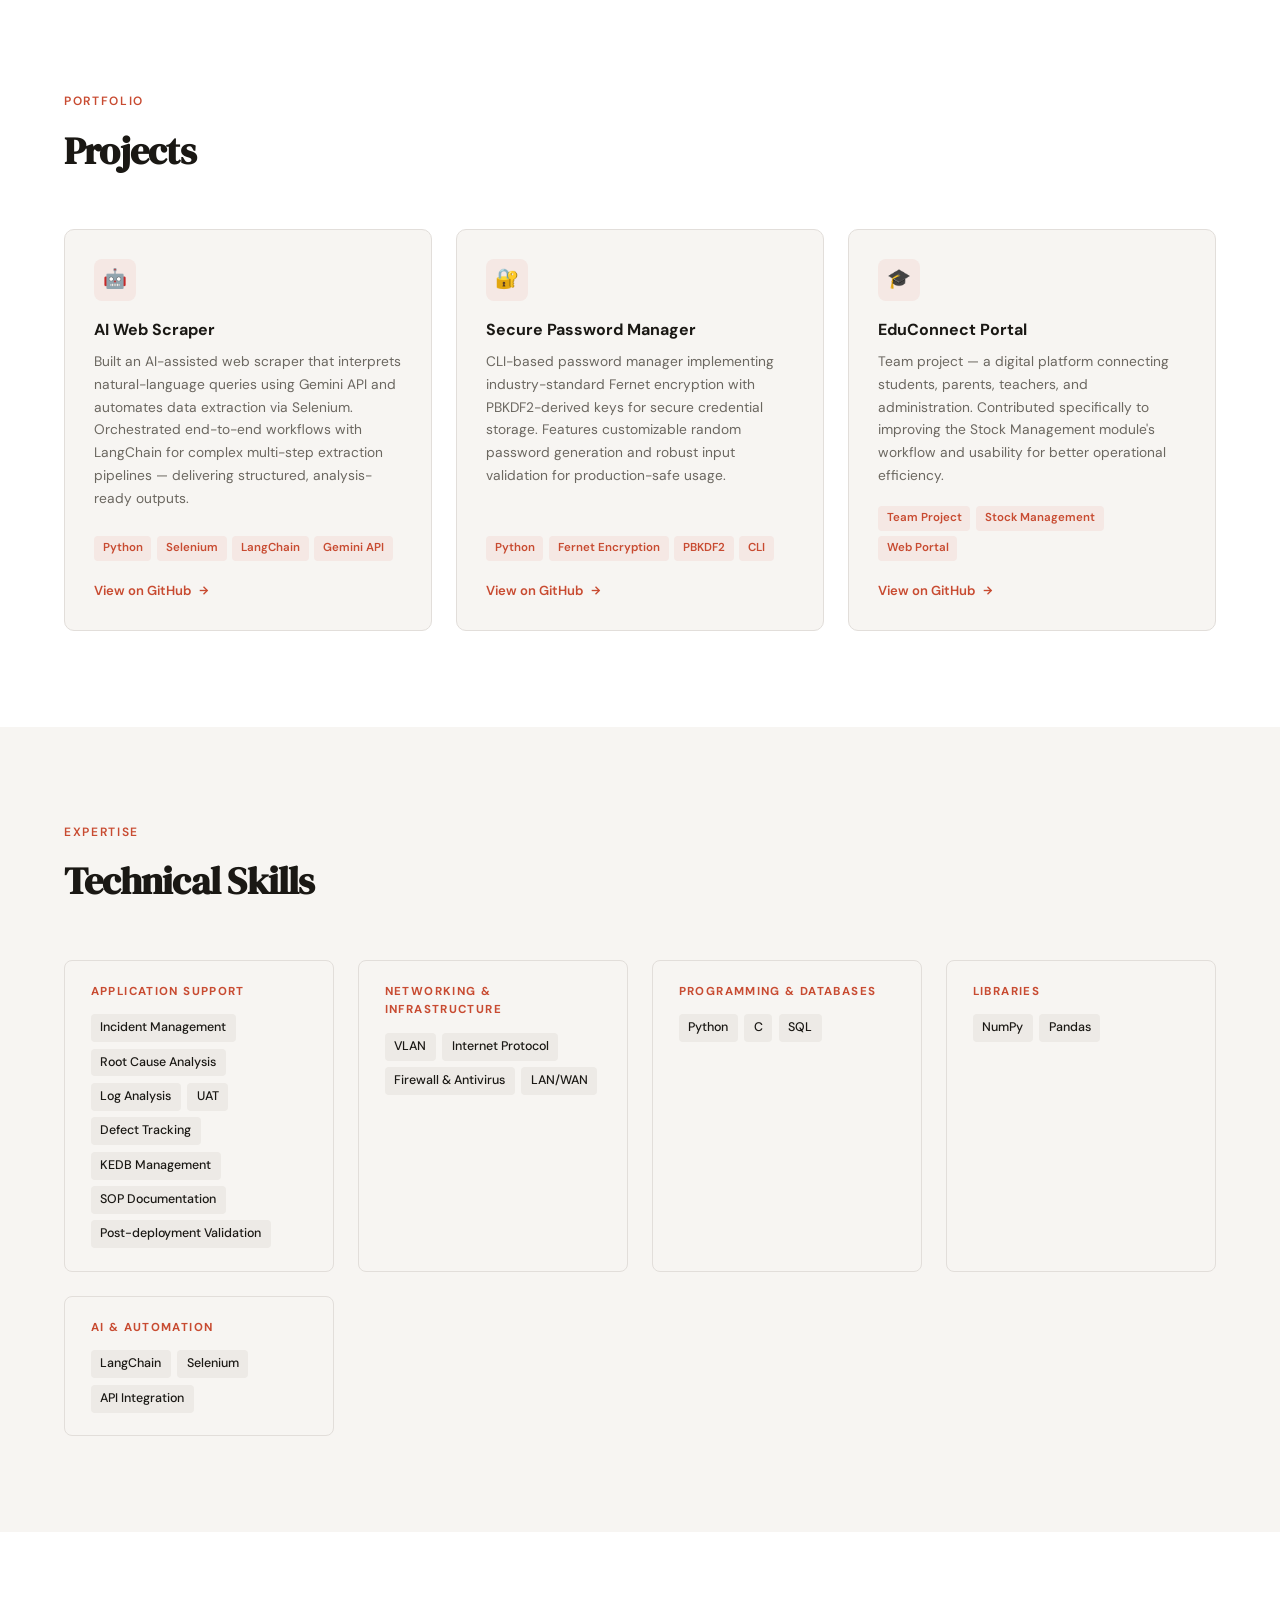
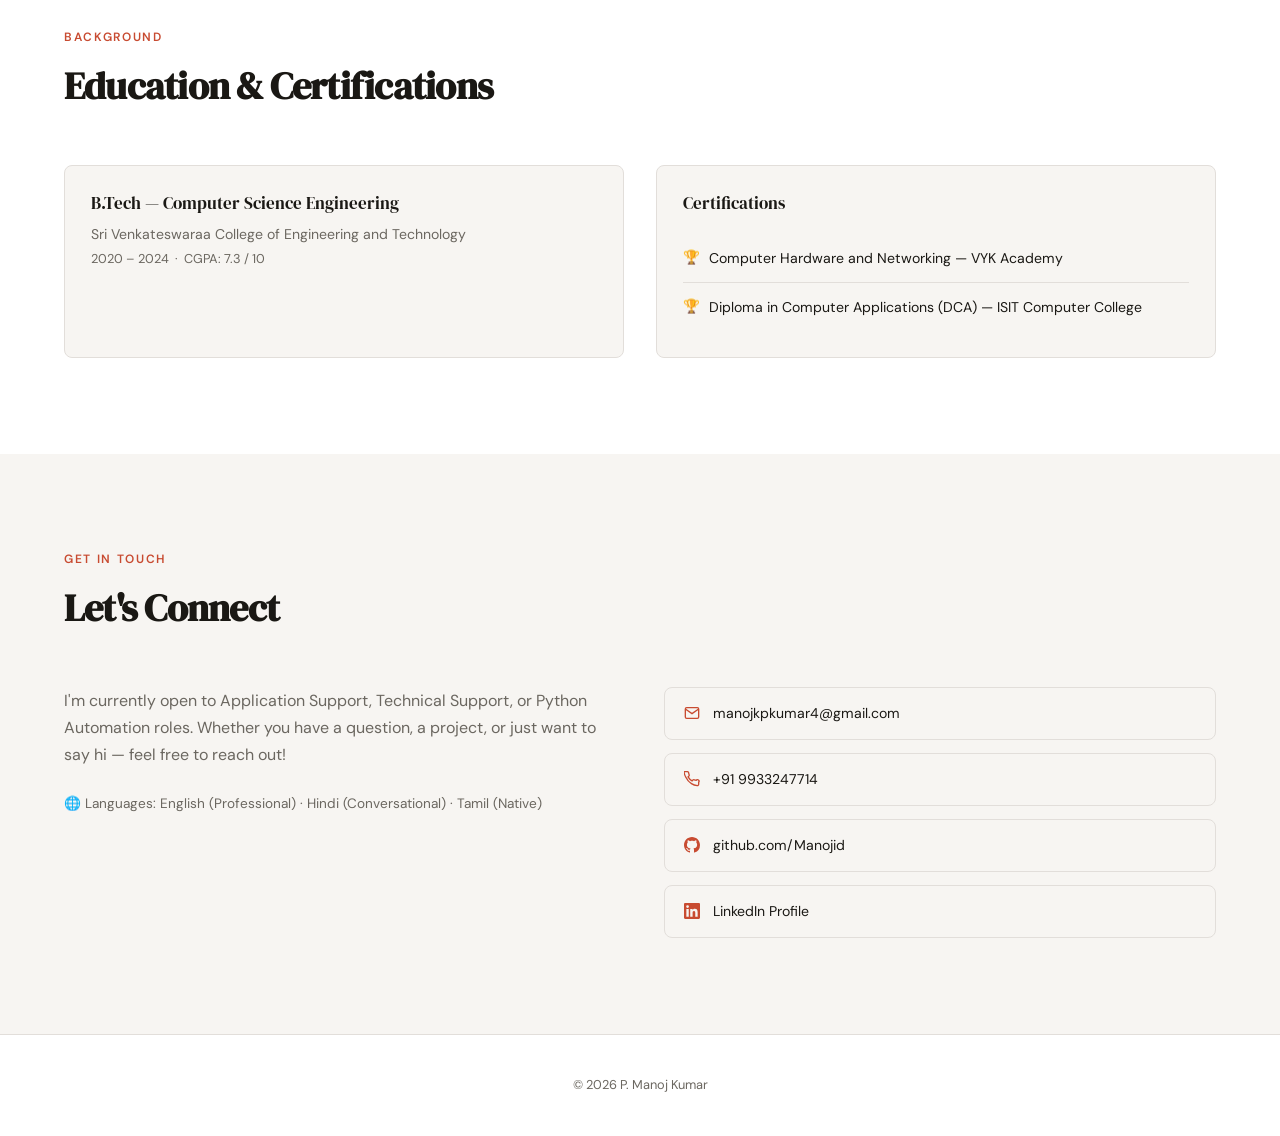
==== commit b0df0cb0: "Update index.html" ====
--- a/index.html
+++ b/index.html
@@ -334,8 +334,7 @@
     <div class="hero-eyebrow">Application Support Engineer</div>
     <h1>P. Manoj <em>Kumar</em></h1>
     <p class="hero-desc">
-      Application Support Engineer with 1.5+ years of experience at eSSL Pvt. Ltd., specializing in incident management, root cause analysis, log analysis, and Python automation. Experienced in troubleshooting enterprise applications and improving operational efficiency through automation and monitoring.
-    </p>
+      Aspiring AI/ML Engineer with 1.5+ years of professional experience in software support, automation, and AI-driven solution development. Skilled in machine learning, deep learning, NLP, and Retrieval-Augmented Generation (RAG) systems using Python, TensorFlow, scikit-learn, and LangChain. Experienced in building predictive models, AI-powered automation tools, and data-driven applications with strong foundations in debugging, system analysis, and deployment support. 
   </div>
 
   <div class="hero-right">
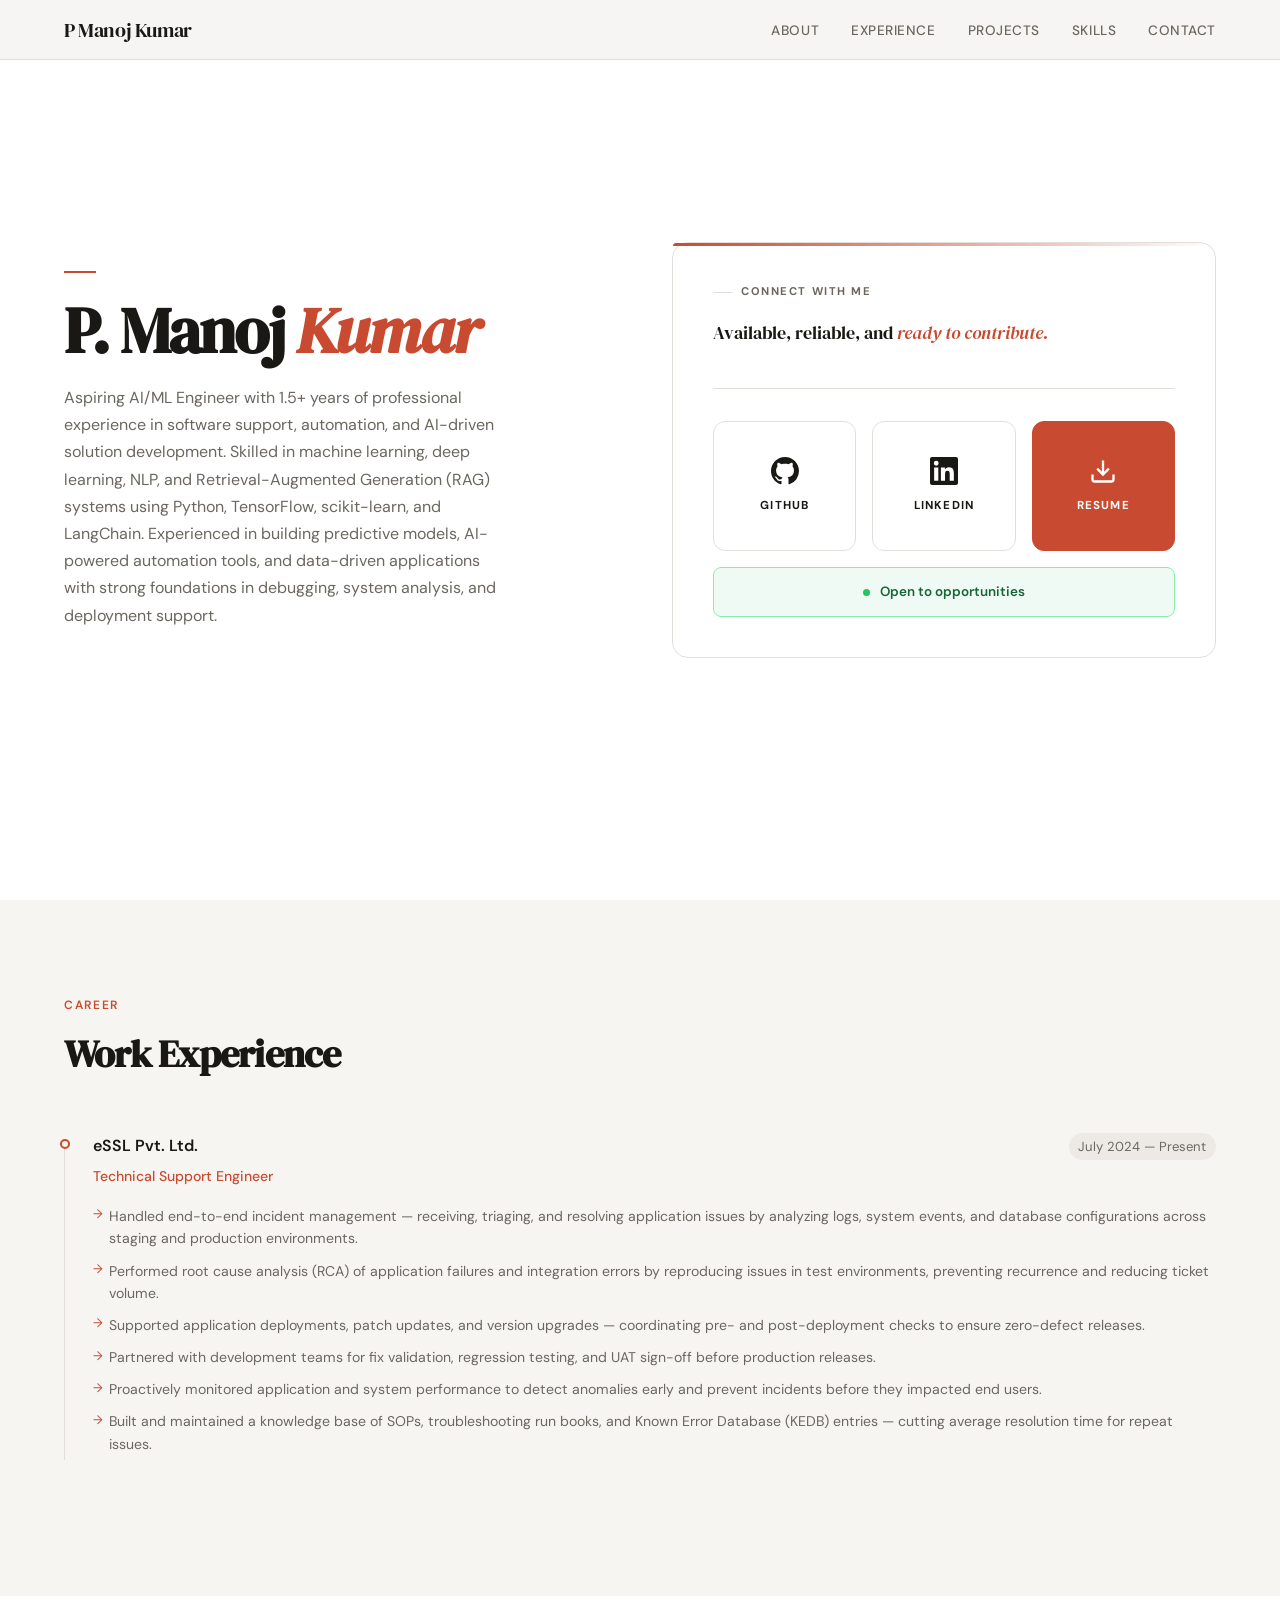
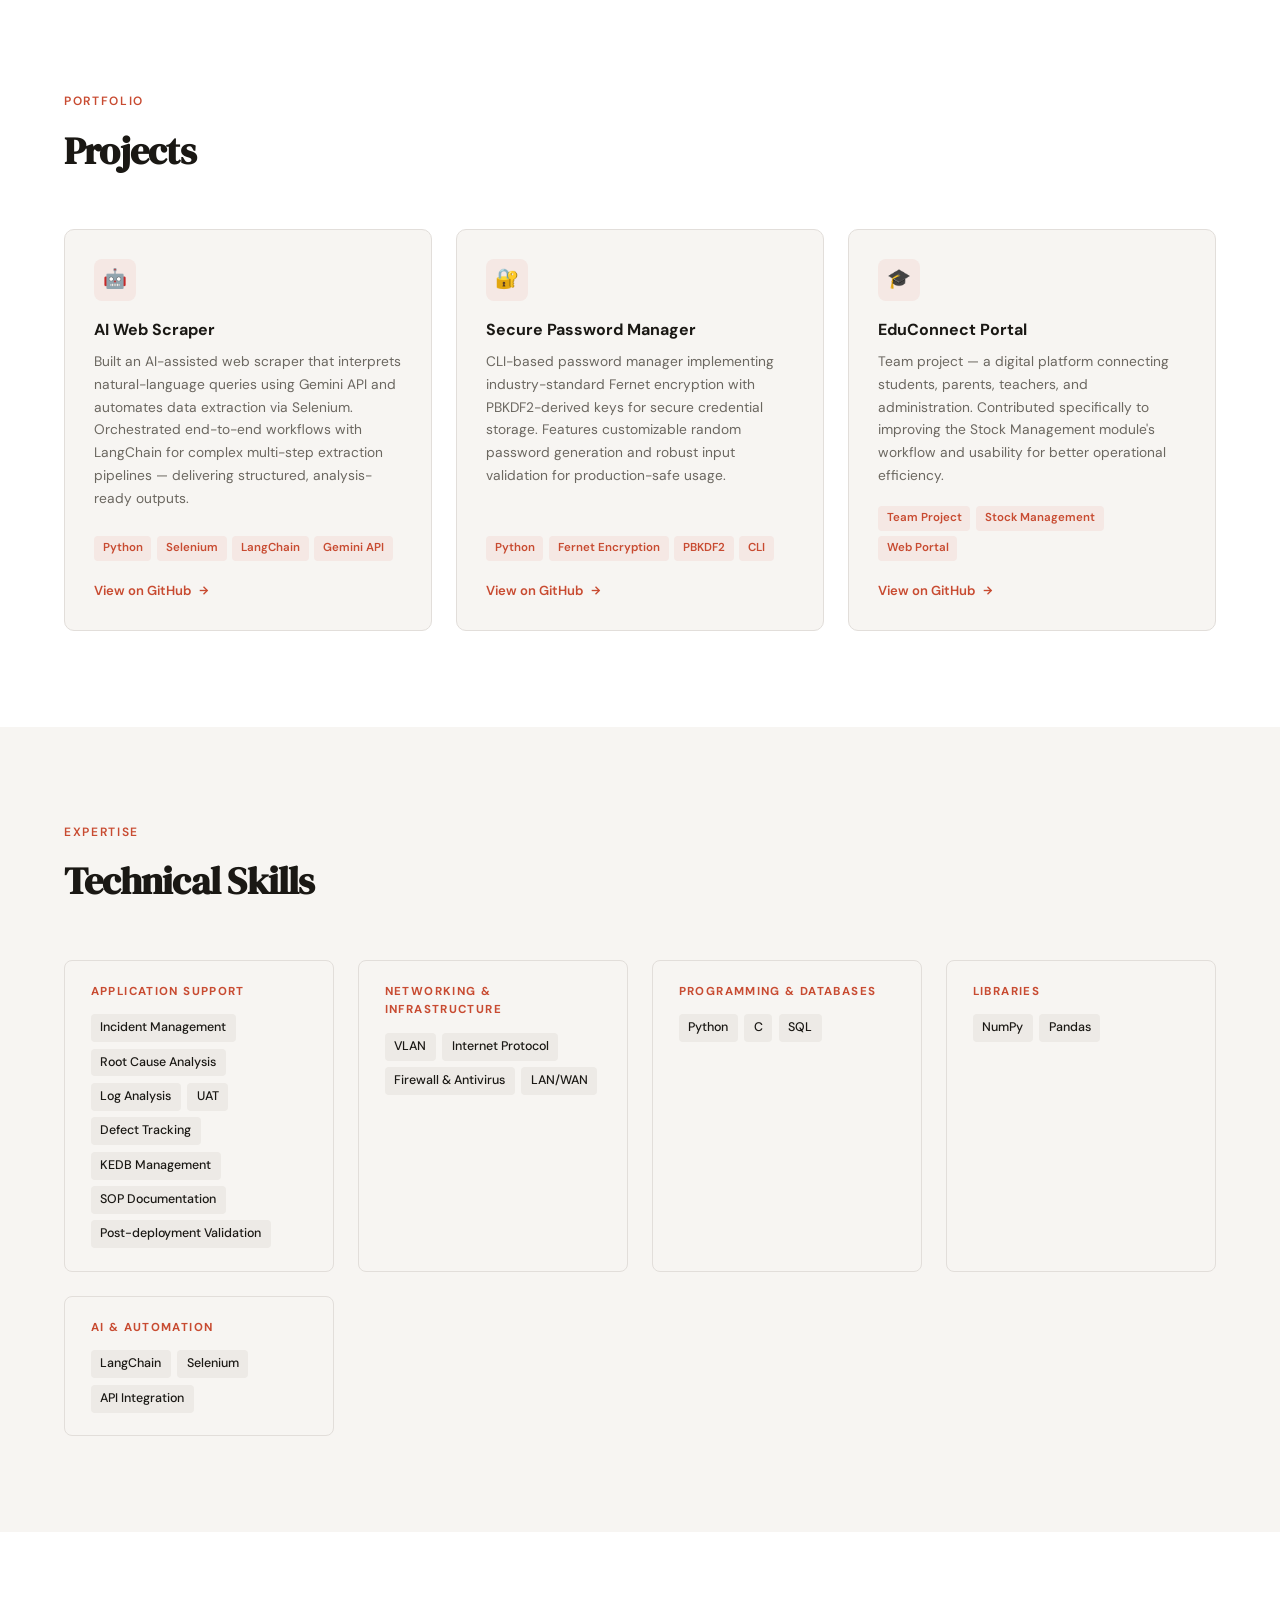
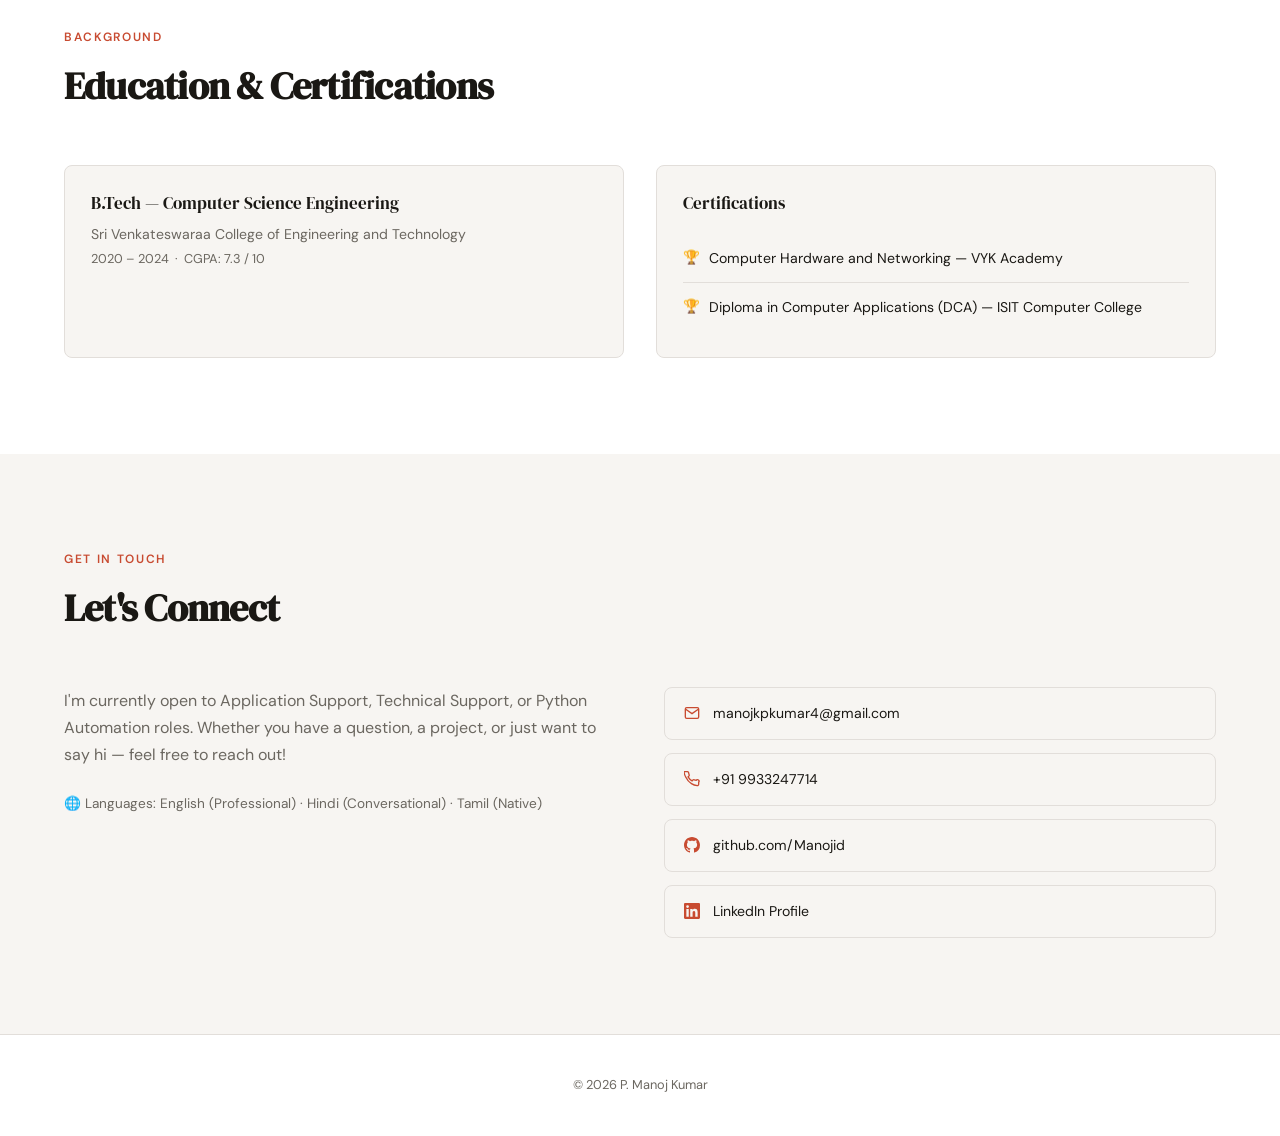
==== commit deb0010c: "Update index.html" ====
--- a/index.html
+++ b/index.html
@@ -3,7 +3,7 @@
 <head>
 <meta charset="UTF-8"/>
 <meta name="viewport" content="width=device-width, initial-scale=1.0"/>
-<title>P. Manoj Kumar — Application Support Engineer</title>
+<title>P. Manoj Kumar</title>
 <link href="https://fonts.googleapis.com/css2?family=DM+Serif+Display:ital@0;1&family=DM+Sans:wght@300;400;500;600&display=swap" rel="stylesheet"/>
 <style>
   *, *::before, *::after { box-sizing: border-box; margin: 0; padding: 0; }
@@ -331,7 +331,7 @@
 
 <section class="hero" id="about">
   <div class="hero-text">
-    <div class="hero-eyebrow">Application Support Engineer</div>
+    <div class="hero-eyebrow"></div>
     <h1>P. Manoj <em>Kumar</em></h1>
     <p class="hero-desc">
       Aspiring AI/ML Engineer with 1.5+ years of professional experience in software support, automation, and AI-driven solution development. Skilled in machine learning, deep learning, NLP, and Retrieval-Augmented Generation (RAG) systems using Python, TensorFlow, scikit-learn, and LangChain. Experienced in building predictive models, AI-powered automation tools, and data-driven applications with strong foundations in debugging, system analysis, and deployment support. 
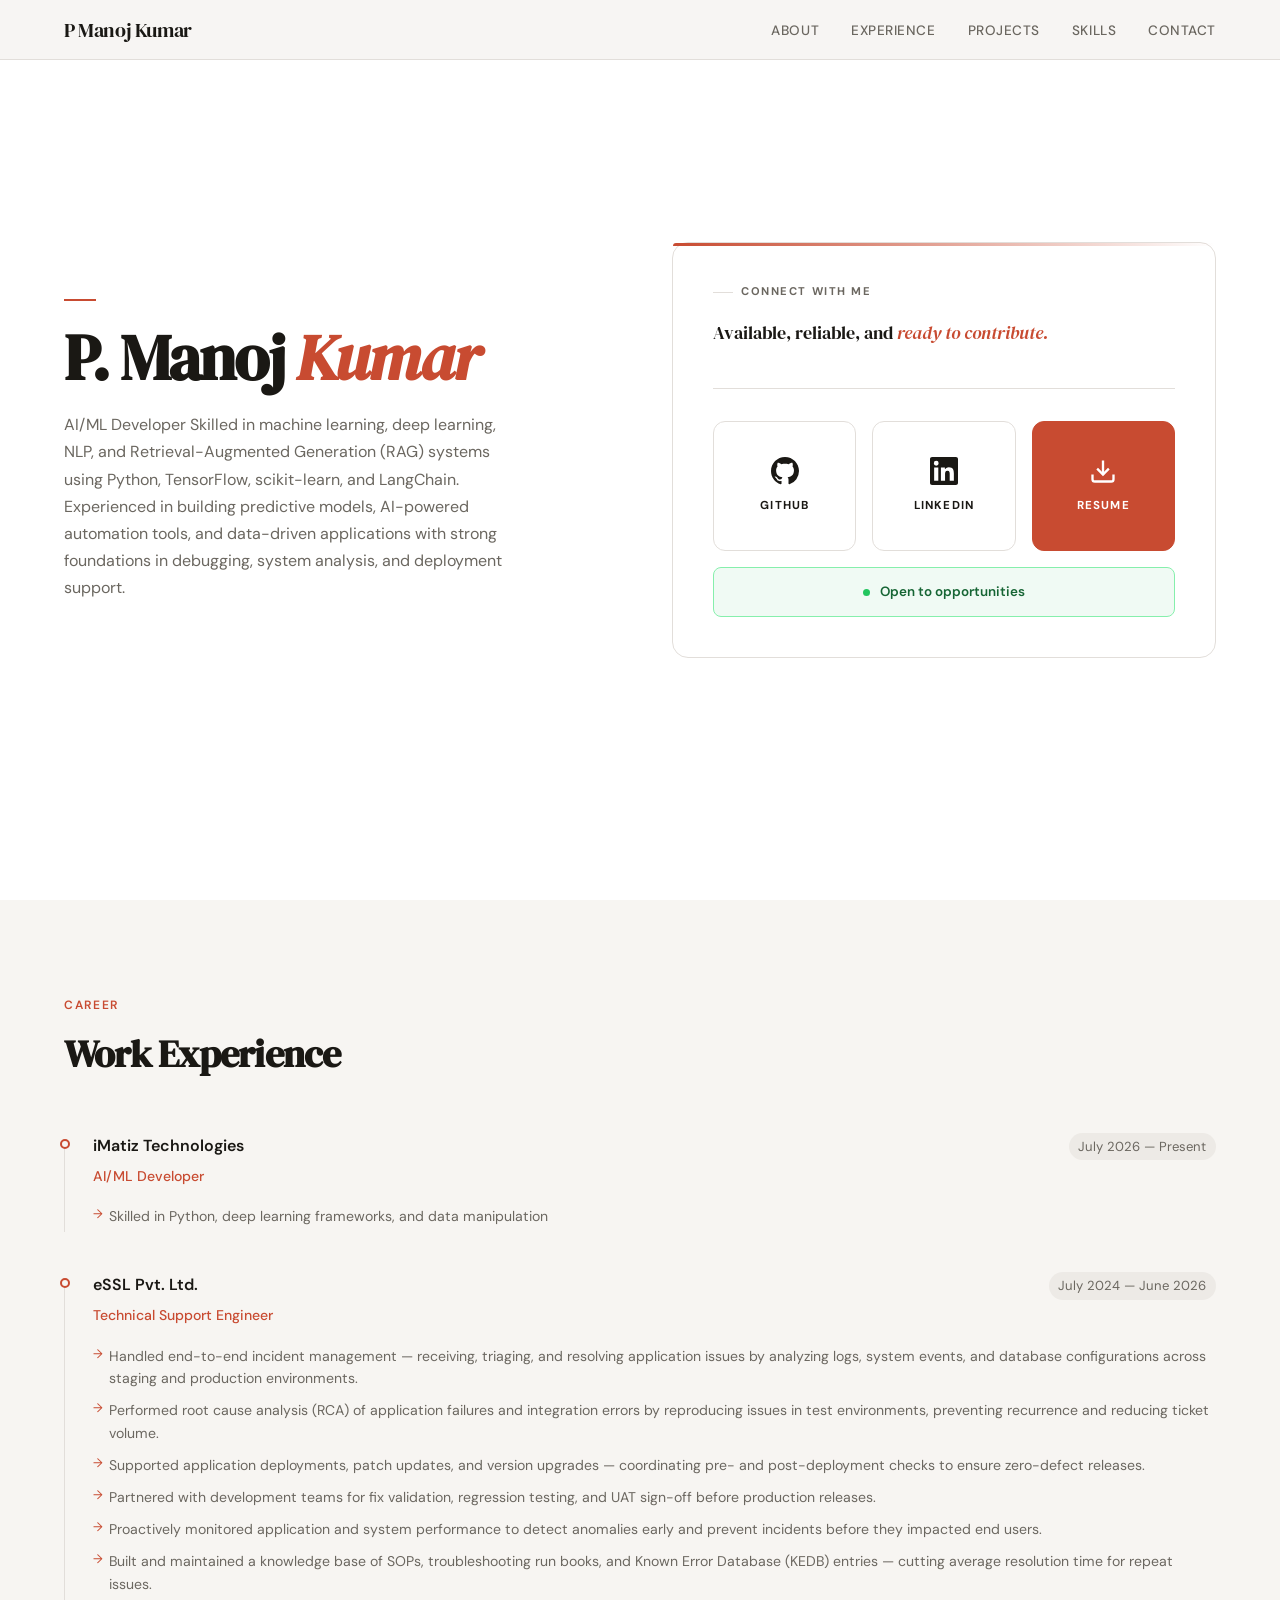
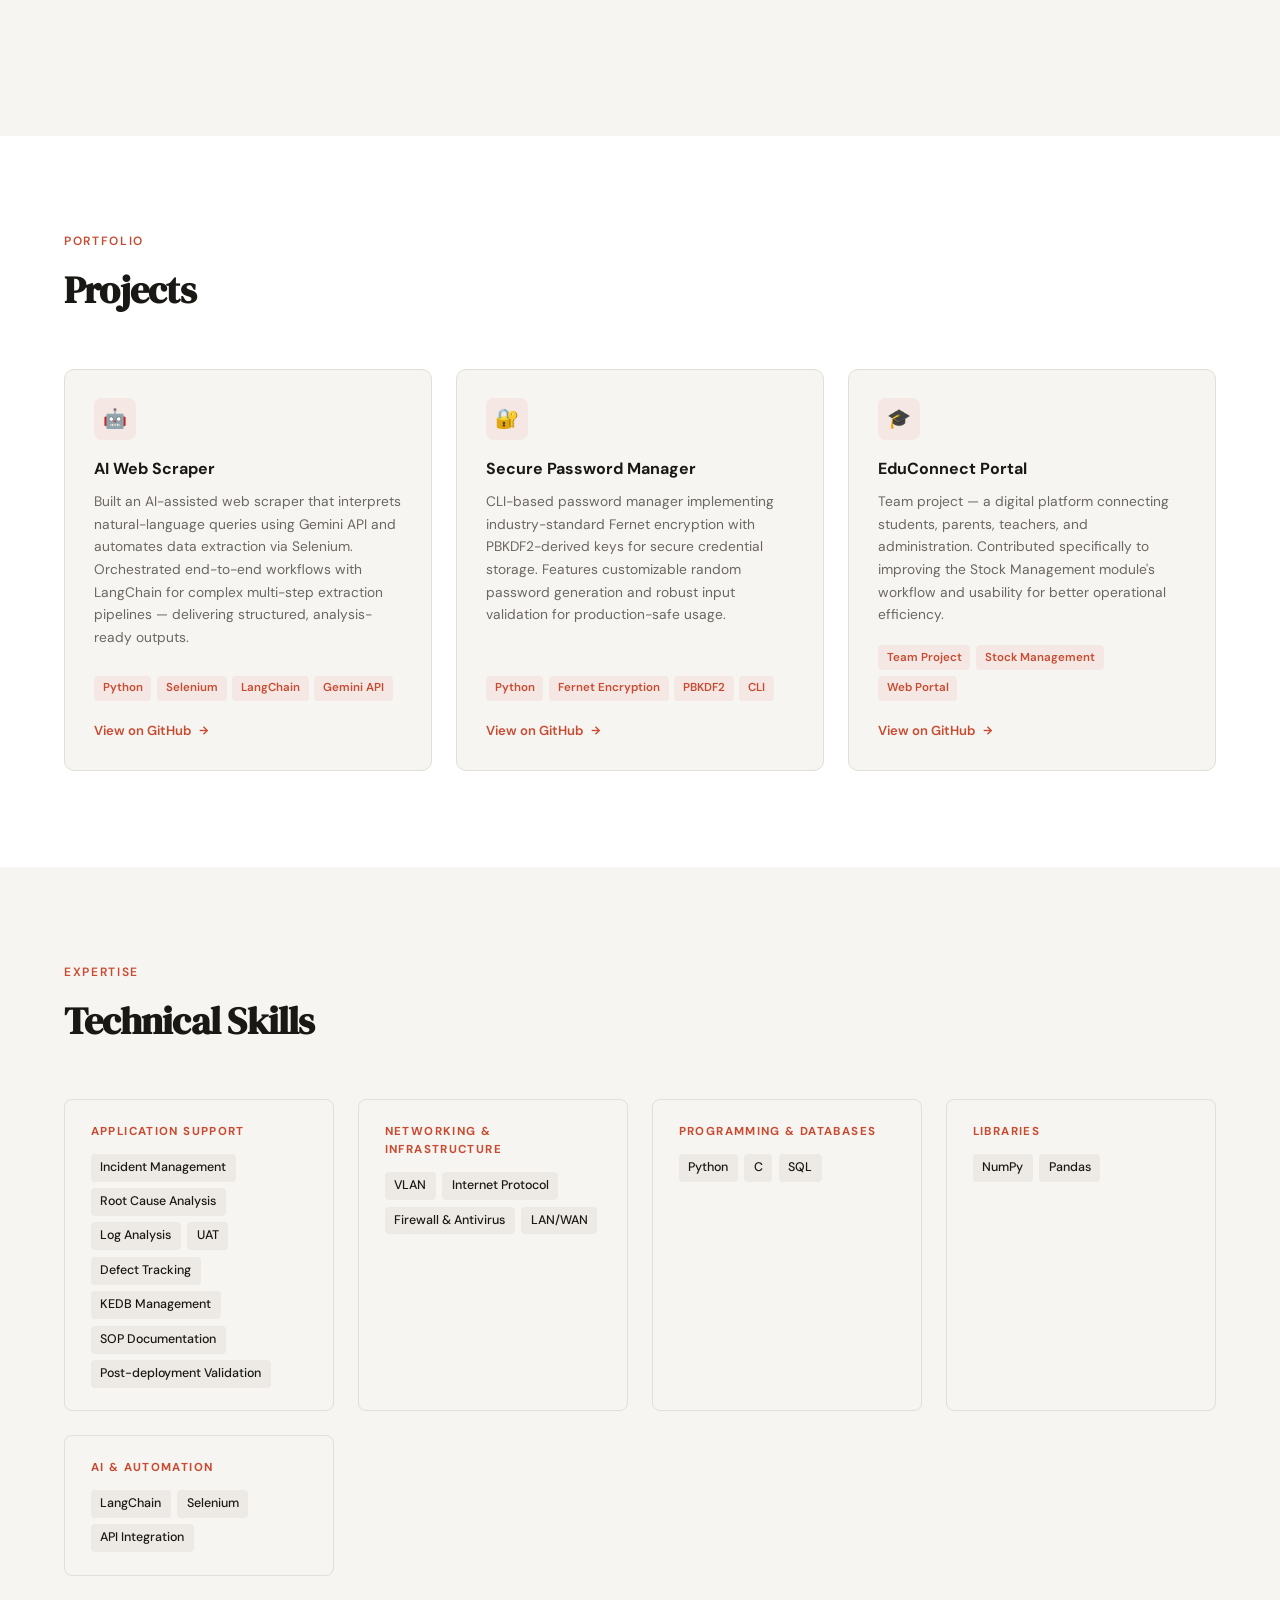
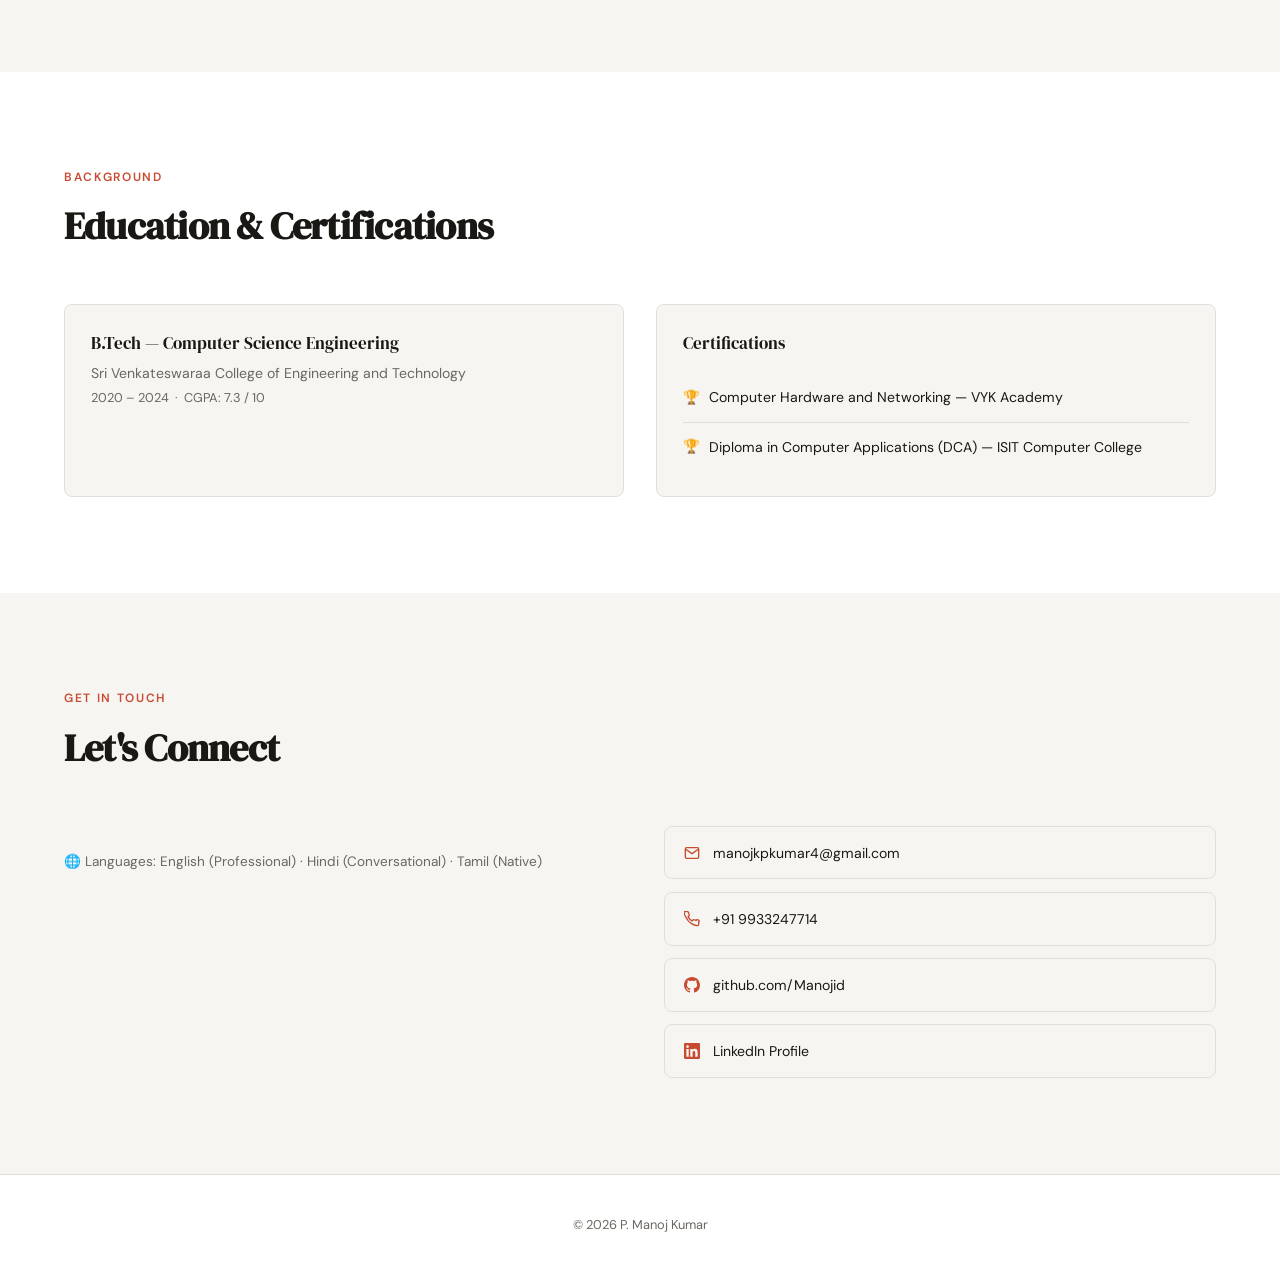
==== commit 7e97f75c: "Revise personal introduction and work experience Updated professional summary and timeline entries." ====
--- a/index.html
+++ b/index.html
@@ -334,7 +334,7 @@
     <div class="hero-eyebrow"></div>
     <h1>P. Manoj <em>Kumar</em></h1>
     <p class="hero-desc">
-      Aspiring AI/ML Engineer with 1.5+ years of professional experience in software support, automation, and AI-driven solution development. Skilled in machine learning, deep learning, NLP, and Retrieval-Augmented Generation (RAG) systems using Python, TensorFlow, scikit-learn, and LangChain. Experienced in building predictive models, AI-powered automation tools, and data-driven applications with strong foundations in debugging, system analysis, and deployment support. 
+      AI/ML Developer Skilled in machine learning, deep learning, NLP, and Retrieval-Augmented Generation (RAG) systems using Python, TensorFlow, scikit-learn, and LangChain. Experienced in building predictive models, AI-powered automation tools, and data-driven applications with strong foundations in debugging, system analysis, and deployment support. 
   </div>
 
   <div class="hero-right">
@@ -371,8 +371,22 @@
     <div class="timeline-item fade-in">
       <div class="timeline-dot"></div>
       <div class="tl-header">
+        <span class="tl-company">iMatiz Technologies</span>
+        <span class="tl-date">July 2026 — Present</span>
+      </div>
+      <div class="tl-role">AI/ML Developer</div>
+      <ul class="tl-bullets">
+        <li>Skilled in Python, deep learning frameworks, and data manipulation</li>
+      </ul>
+    </div>
+  </div>
+
+  <div class="timeline">
+    <div class="timeline-item fade-in">
+      <div class="timeline-dot"></div>
+      <div class="tl-header">
         <span class="tl-company">eSSL Pvt. Ltd.</span>
-        <span class="tl-date">July 2024 — Present</span>
+        <span class="tl-date">July 2024 — June 2026</span>
       </div>
       <div class="tl-role">Technical Support Engineer</div>
       <ul class="tl-bullets">
@@ -490,7 +504,7 @@
   </div>
   <div class="contact-grid fade-in">
     <div>
-      <p class="contact-intro">I'm currently open to Application Support, Technical Support, or Python Automation roles. Whether you have a question, a project, or just want to say hi — feel free to reach out!</p>
+      <p class="contact-intro"></p>
       <br/>
       <p class="contact-intro" style="font-size:0.85rem">🌐 Languages: English (Professional) · Hindi (Conversational) · Tamil (Native)</p>
     </div>
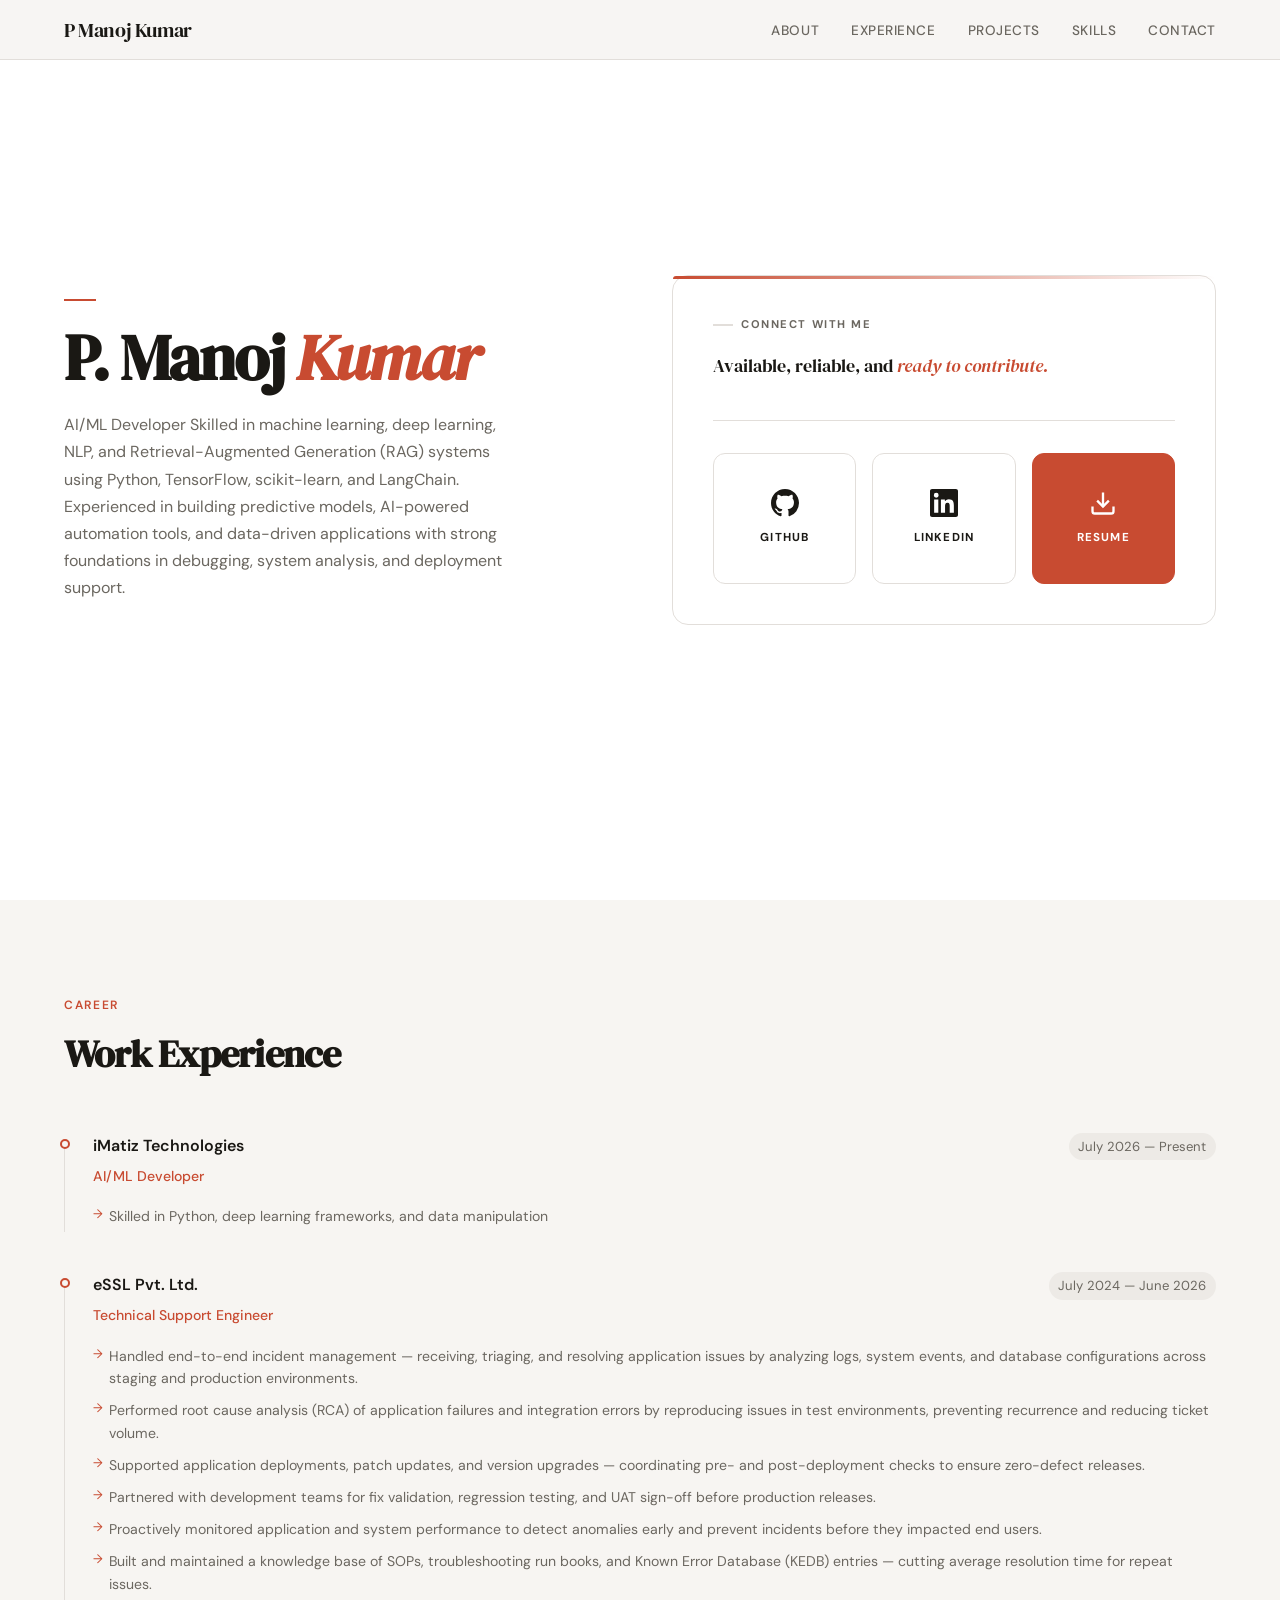
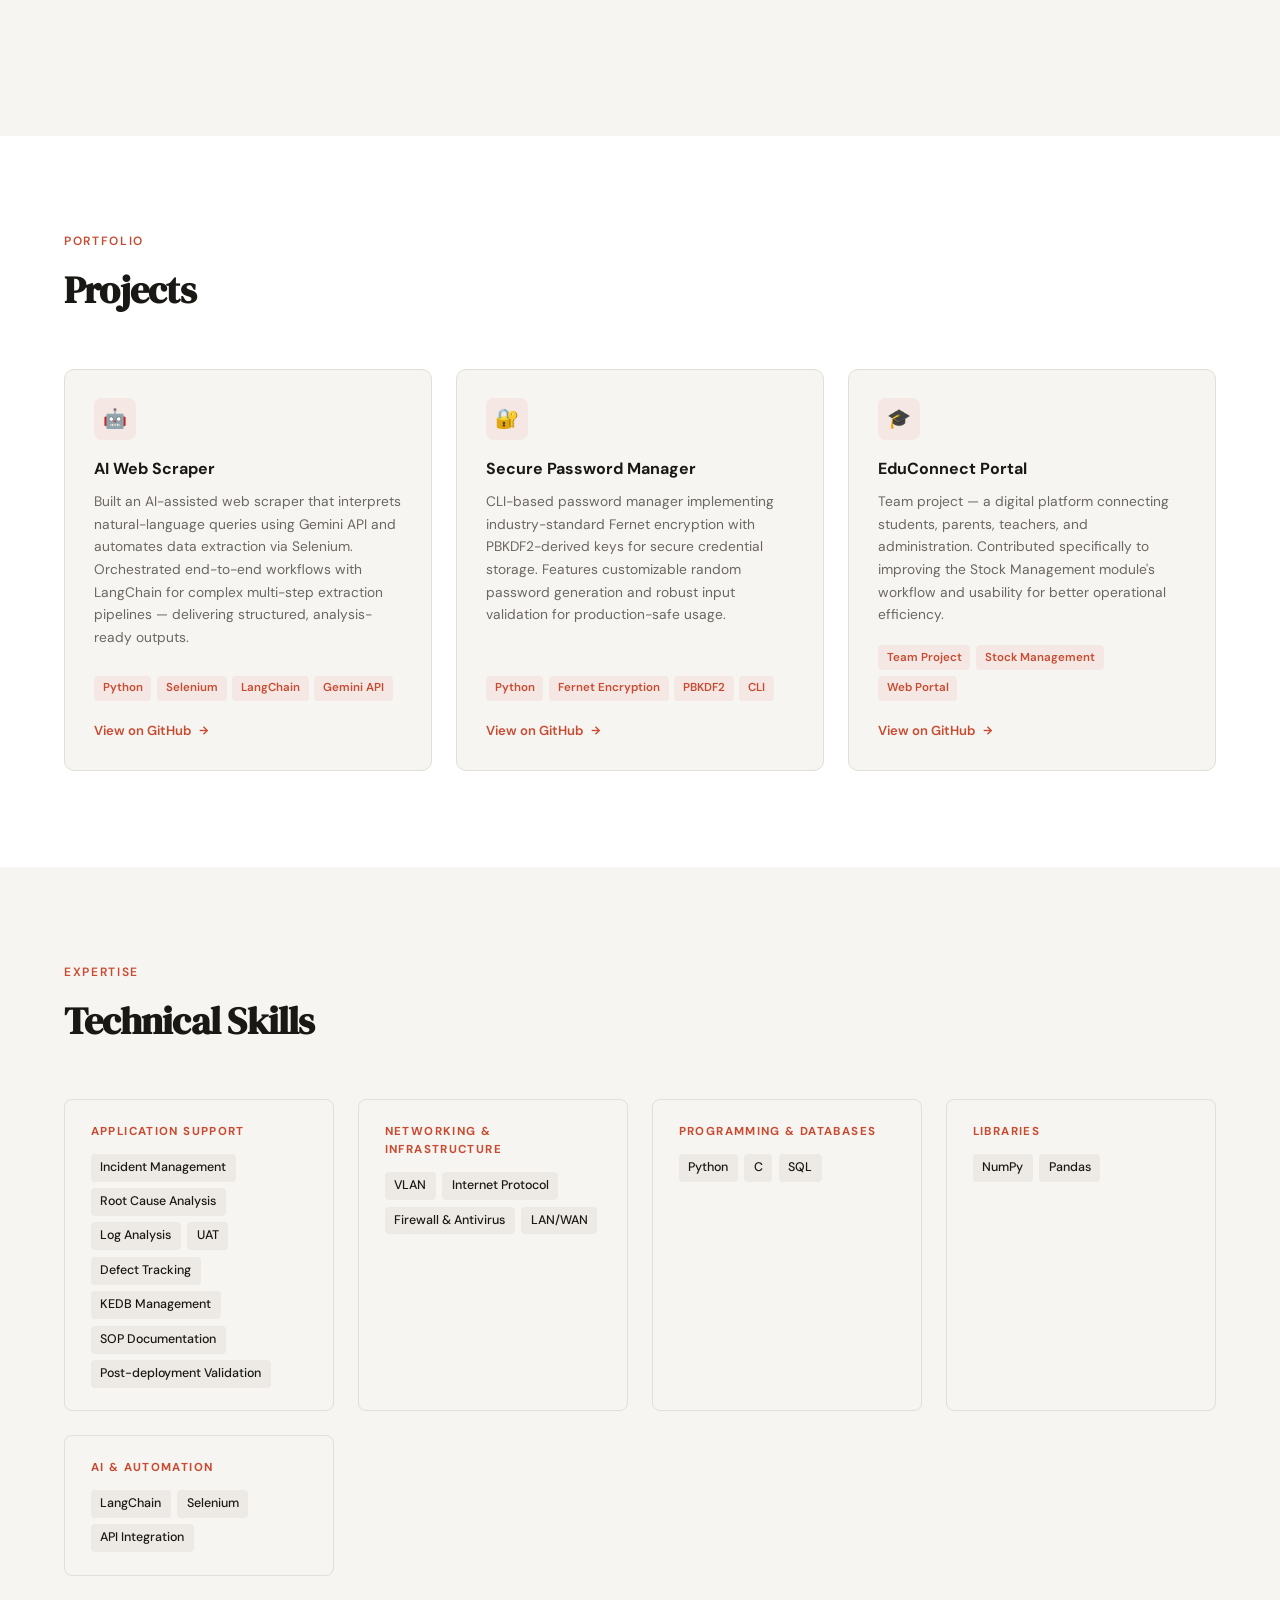
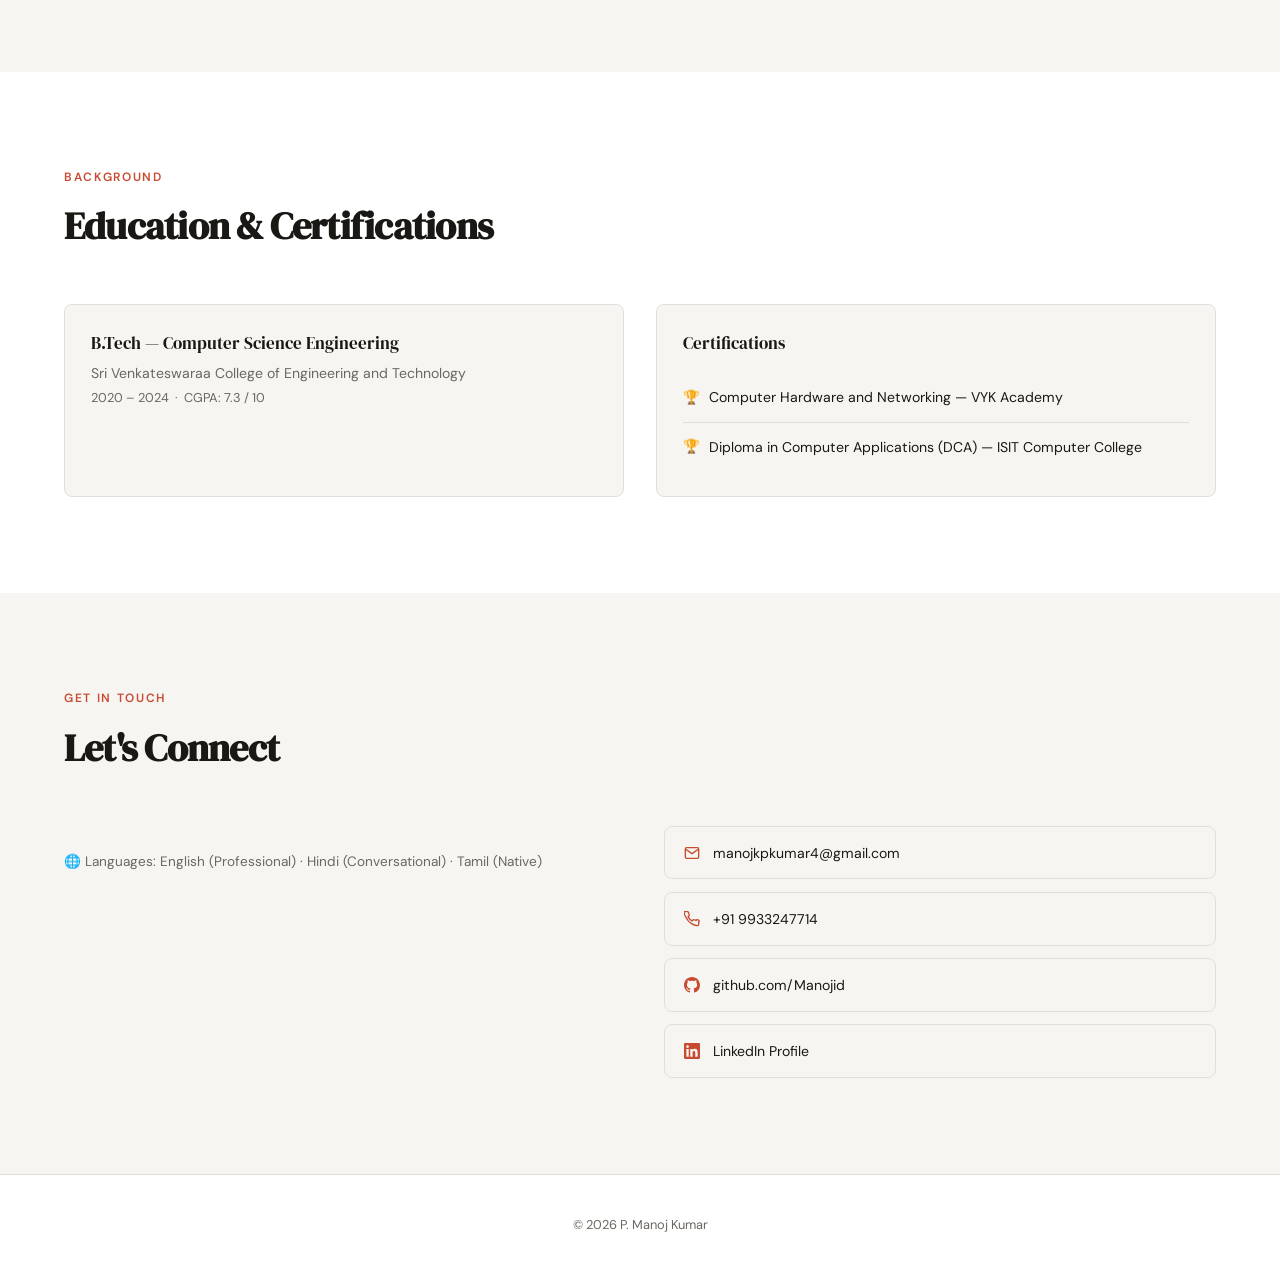
==== commit 3d25c798: "Hide open-badge section in index.html Comment out the open-badge div to hide it." ====
--- a/index.html
+++ b/index.html
@@ -355,10 +355,10 @@
         <span>Resume</span>
       </a>
     </div>
-    <div class="open-badge">
+    <!-- <div class="open-badge">
       <span class="open-dot"></span>
       Open to opportunities
-    </div>
+    </div> -->
   </div>
 </section>
 
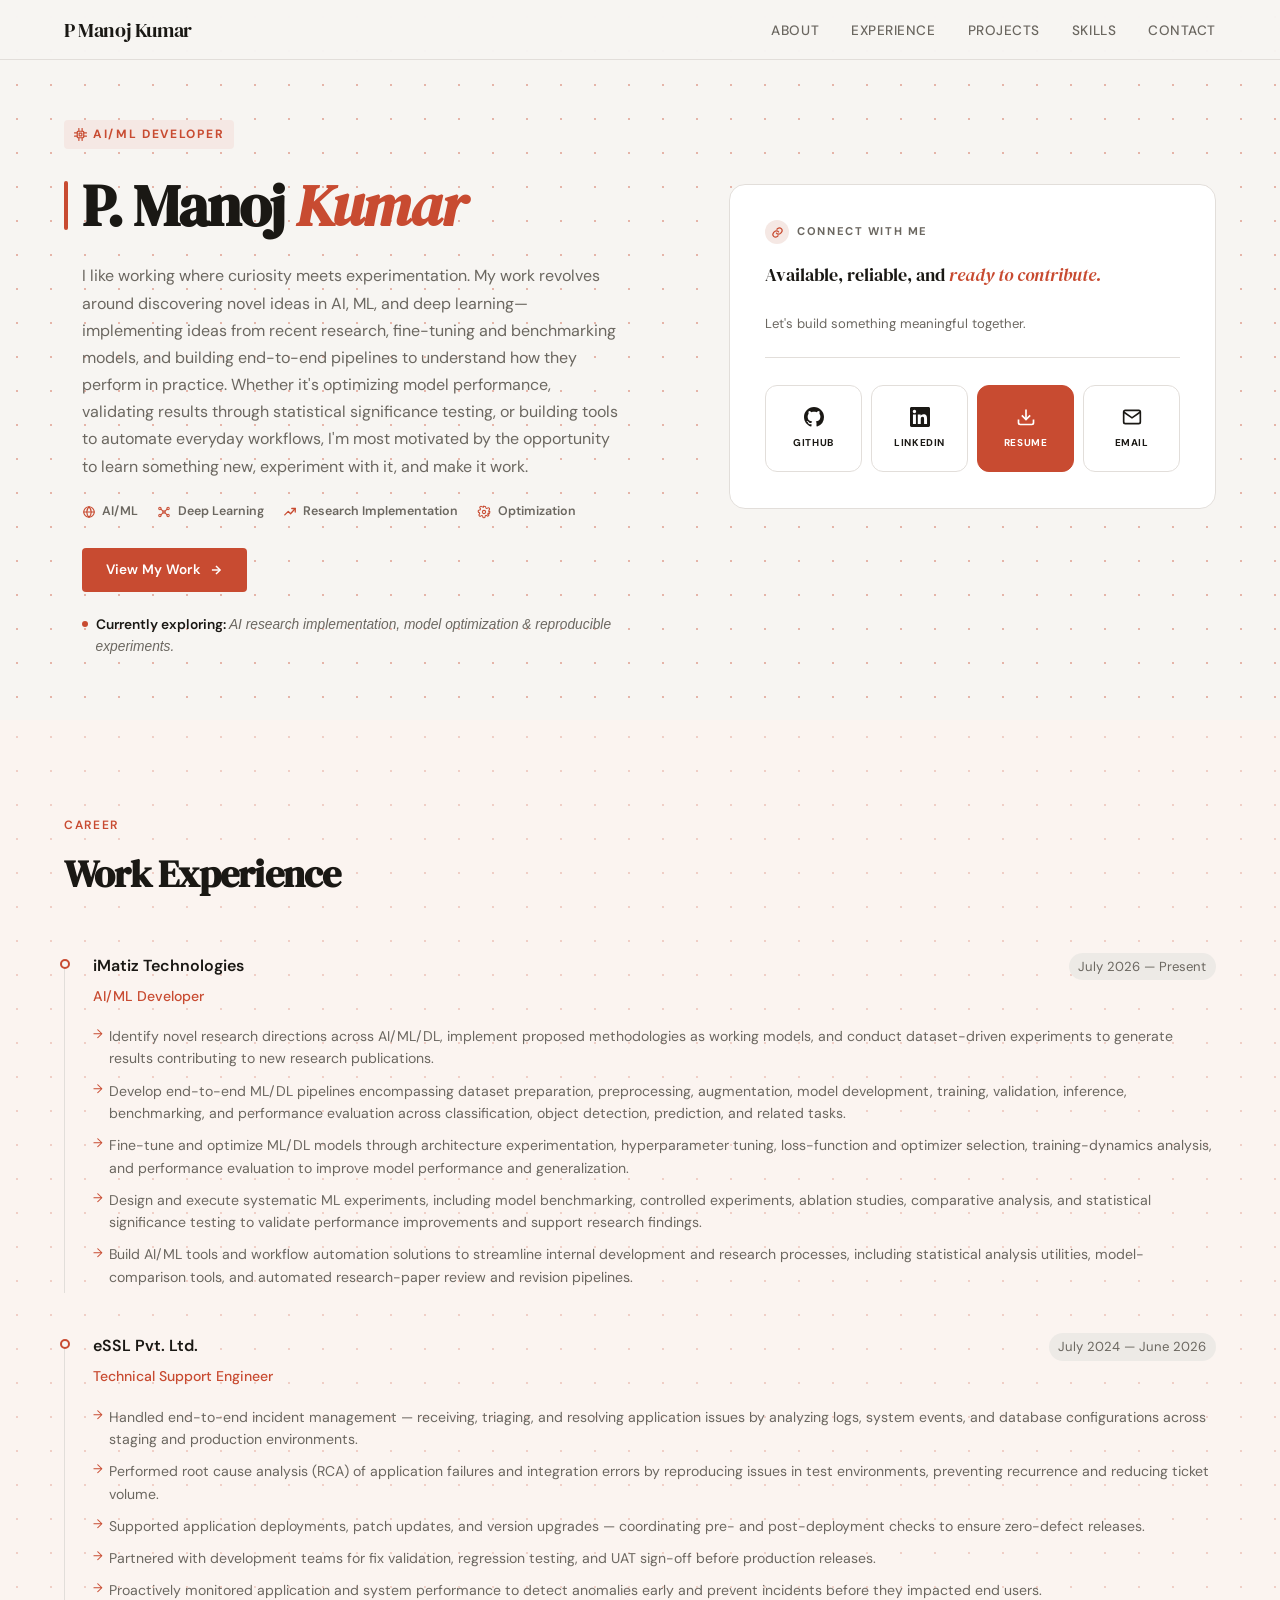
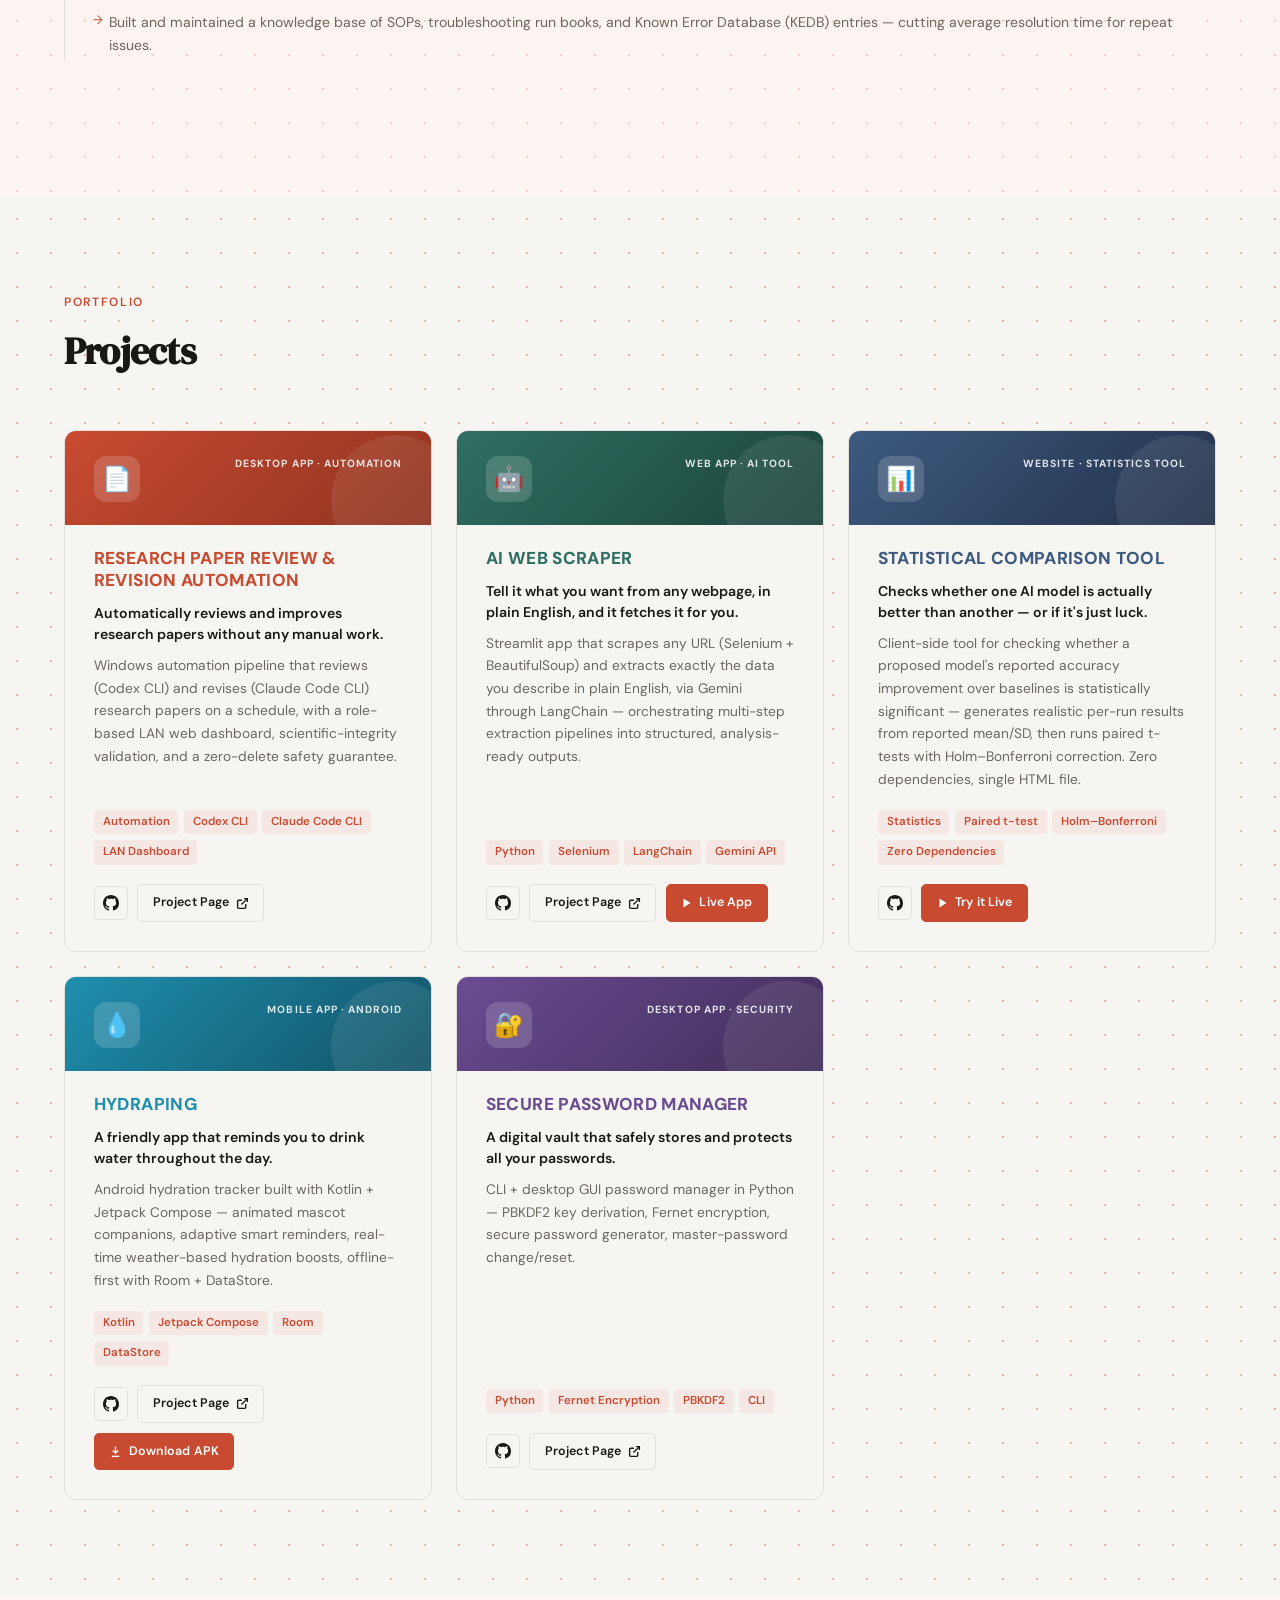
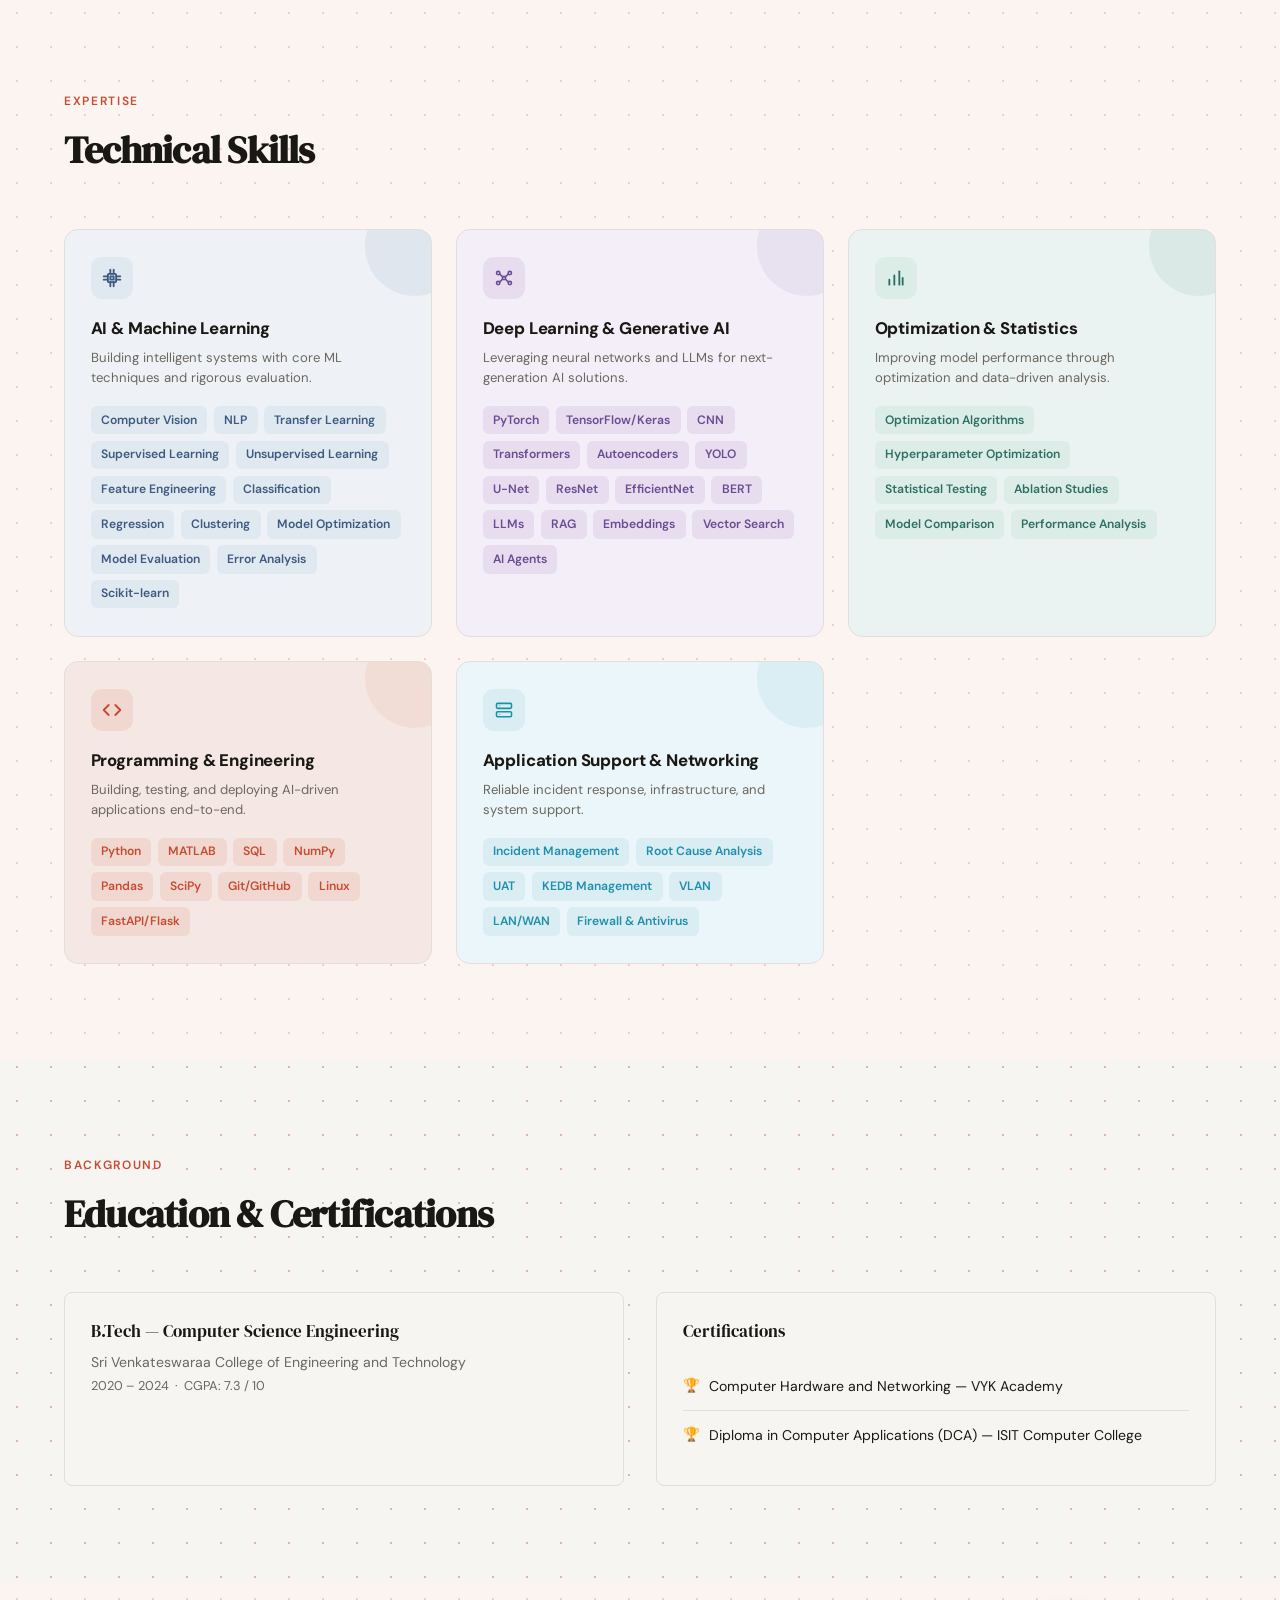
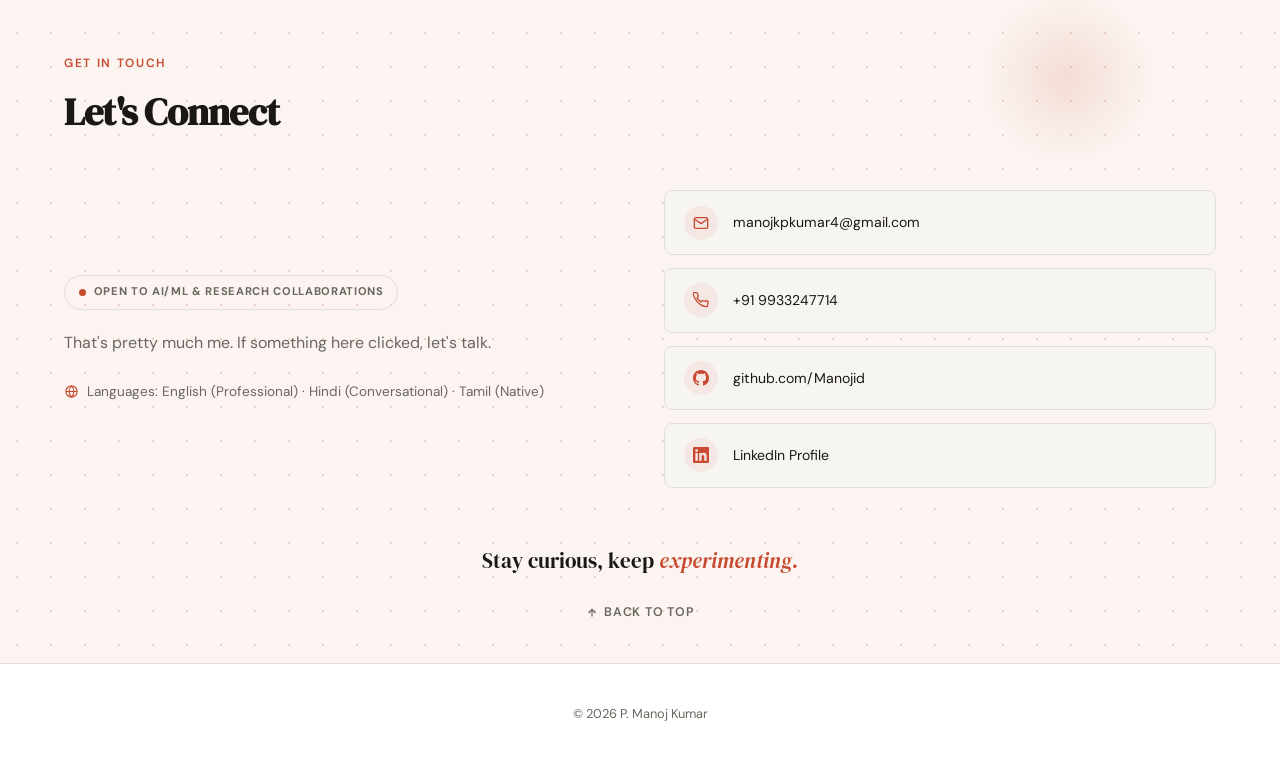
==== commit 4111fcf7: "Update fmt.Println message from 'Hello' to 'Goodbye'" ====
--- a/index.html
+++ b/index.html
@@ -23,7 +23,9 @@
 
   body {
     font-family: 'DM Sans', sans-serif;
-    background: var(--bg);
+    background-color: var(--bg);
+    background-image: radial-gradient(circle, rgba(200,75,49,0.38) 1.3px, transparent 1.3px);
+    background-size: 34px 34px;
     color: var(--ink);
     line-height: 1.6;
     font-size: 15px;
@@ -47,44 +49,72 @@
   }
   .nav-links { display: flex; gap: 2rem; list-style: none; }
   .nav-links a {
+    position: relative;
     font-size: 0.85rem; font-weight: 500; color: var(--ink-muted);
     text-decoration: none; letter-spacing: 0.04em; text-transform: uppercase;
     transition: color 0.2s;
   }
+  .nav-links a::after {
+    content: ''; position: absolute; left: 0; bottom: -4px;
+    width: 100%; height: 1.5px; background: var(--accent);
+    transform: scaleX(0); transform-origin: left;
+    transition: transform 0.25s ease;
+  }
+  .nav-links a:hover::after { transform: scaleX(1); }
   .nav-links a:hover { color: var(--accent); }
 
   .hero {
-    min-height: 100vh;
+    min-height: 80vh;
     display: grid;
-    grid-template-columns: 1fr 1fr;
-    align-items: center;
-    padding: 60px 5%;
-    gap: 4rem;
+    grid-template-columns: 1.1fr 0.9fr;
+    align-items: start;
+    width: min(90vw, 1320px);
+    margin: 0 auto;
+    padding: 120px 0 60px;
+    gap: 70px;
   }
   .hero-text { animation: fadeUp 0.8s ease both; }
   .hero-eyebrow {
-    font-size: 0.78rem; font-weight: 600;
-    text-transform: uppercase; letter-spacing: 0.15em;
-    color: var(--accent);
-    display: flex; align-items: center; gap: 0.6rem;
-    margin-bottom: 1.4rem;
-  }
-  .hero-eyebrow::before {
-    content: ''; display: inline-block;
-    width: 32px; height: 2px; background: var(--accent);
-  }
+    font-size: 0.75rem; font-weight: 700;
+    text-transform: uppercase; letter-spacing: 0.14em;
+    color: var(--accent); background: var(--accent-light);
+    display: inline-flex; align-items: center; gap: 0.4rem;
+    padding: 0.3rem 0.6rem; border-radius: 4px;
+    margin-bottom: 25px;
+  }
+  .hero-eyebrow svg { flex: none; }
   h1 {
     font-family: 'DM Serif Display', serif;
-    font-size: clamp(2.8rem, 5vw, 4.2rem);
+    font-size: clamp(2.5rem, 4.6vw, 3.8rem);
     line-height: 1.08;
     letter-spacing: -0.03em;
     color: var(--ink);
-    margin-bottom: 1.2rem;
+    margin-bottom: 25px;
   }
   h1 em { font-style: italic; color: var(--accent); }
+  h1 { position: relative; padding-left: 1.1rem; }
+  h1::before {
+    content: ''; position: absolute; left: 0; top: 0.12em; bottom: 0.12em;
+    width: 4px; border-radius: 2px; background: var(--accent);
+  }
   .hero-desc {
     font-size: 1rem; color: var(--ink-muted);
-    max-width: 440px; line-height: 1.7;
+    max-width: 560px; line-height: 1.7;
+    padding-left: 1.1rem;
+  }
+  .hero-focus-line { display: flex; flex-wrap: wrap; gap: 1.2rem; margin-top: 1.4rem; padding-left: 1.1rem; }
+  .hero-focus-item { display: inline-flex; align-items: center; gap: 0.4rem; font-size: 0.78rem; font-weight: 600; color: var(--ink-muted); }
+  .hero-focus-item svg { color: var(--accent); flex: none; }
+  .hero-cta { display: flex; flex-wrap: wrap; gap: 0.9rem; margin-top: 1.6rem; padding-left: 1.1rem; }
+  .hero-exploring {
+    font-size: 0.86rem; font-style: italic; color: var(--ink-muted);
+    max-width: 560px; line-height: 1.6; margin-top: 1.3rem;
+    padding-left: 1.1rem; display: flex; align-items: flex-start; gap: 0.5rem;
+  }
+  .hero-exploring strong { font-style: normal; color: var(--ink); font-weight: 600; }
+  .exploring-dot {
+    width: 6px; height: 6px; border-radius: 50%; background: var(--accent);
+    flex: none; margin-top: 0.5rem;
   }
 
   /* hero right column */
@@ -96,18 +126,11 @@
     gap: 1rem;
     animation: fadeUp 0.8s 0.3s ease both;
     position: relative;
-    padding: 2.5rem;
+    padding: 2.2rem;
+    margin-top: 64px;
     border-radius: 16px;
     background: var(--surface);
     border: 1px solid var(--border);
-  }
-  .hero-right::before {
-    content: '';
-    position: absolute;
-    top: 0; left: 0; right: 0;
-    height: 3px;
-    background: linear-gradient(90deg, var(--accent), transparent);
-    border-radius: 16px 16px 0 0;
   }
   .hero-right-label {
     font-size: 0.7rem;
@@ -120,83 +143,77 @@
     align-items: center;
     gap: 0.5rem;
   }
-  .hero-right-label::before {
-    content: ''; display: inline-block;
-    width: 20px; height: 1.5px; background: var(--border);
+  .hero-right-label-icon {
+    width: 24px; height: 24px; border-radius: 50%;
+    background: var(--accent-light); color: var(--accent);
+    display: inline-flex; align-items: center; justify-content: center;
+    flex: none;
   }
   .hero-right-tagline {
     font-family: 'DM Serif Display', serif;
-    font-size: 1.15rem;
+    font-size: 1.1rem;
     color: var(--ink);
-    margin-bottom: 1.4rem;
+    margin-bottom: 0.6rem;
     line-height: 1.3;
   }
   .hero-right-tagline em { color: var(--accent); font-style: italic; }
+  .hero-right-subline { font-size: 0.82rem; color: var(--ink-muted); margin-bottom: 0.2rem; }
   .hero-divider {
     height: 1px;
     background: var(--border);
-    margin: 0.25rem 0 1rem;
+    margin: 0.25rem 0 0.7rem;
   }
   .icon-grid {
     display: grid;
-    grid-template-columns: repeat(3, 1fr);
-    gap: 1rem;
+    grid-template-columns: repeat(4, 1fr);
+    gap: 0.6rem;
     width: 100%;
   }
+  .icon-card-arrow { font-size: 0.68rem; color: var(--ink-muted); }
+  .icon-card:hover .icon-card-arrow { color: var(--accent); }
+  .icon-card--accent .icon-card-arrow { color: rgba(255,255,255,0.85); }
   .icon-card {
     display: flex;
     flex-direction: column;
     align-items: center;
     justify-content: center;
-    gap: 0.75rem;
-    padding: 2.2rem 1rem;
+    gap: 0.5rem;
+    padding: 1.3rem 0.4rem;
     border-radius: 12px;
     border: 1.5px solid var(--border);
     background: var(--surface);
     color: var(--ink);
     text-decoration: none;
-    font-size: 0.72rem;
+    font-size: 0.62rem;
     font-weight: 700;
-    letter-spacing: 0.1em;
+    letter-spacing: 0.06em;
     text-transform: uppercase;
-    transition: all 0.25s cubic-bezier(0.34, 1.56, 0.64, 1);
+    transition: box-shadow 0.2s, transform 0.2s, border-color 0.2s, color 0.2s;
     opacity: 0;
     animation: fadeUp 0.5s ease forwards;
     position: relative;
-    overflow: hidden;
-  }
-  .icon-card::after {
-    content: '';
-    position: absolute;
-    bottom: 0; left: 0; right: 0;
-    height: 3px;
-    background: var(--accent);
-    transform: scaleX(0);
-    transition: transform 0.25s ease;
-    transform-origin: left;
-  }
-  .icon-card:hover::after { transform: scaleX(1); }
+  }
   .icon-card:nth-child(1) { animation-delay: 0.4s; }
-  .icon-card:nth-child(2) { animation-delay: 0.55s; }
-  .icon-card:nth-child(3) { animation-delay: 0.7s; }
+  .icon-card:nth-child(2) { animation-delay: 0.5s; }
+  .icon-card:nth-child(3) { animation-delay: 0.6s; }
+  .icon-card:nth-child(4) { animation-delay: 0.7s; }
   .icon-card:hover {
     border-color: var(--accent);
     color: var(--accent);
-    transform: translateY(-5px);
-    box-shadow: 0 12px 28px rgba(200,75,49,0.12);
+    transform: translateY(-3px);
+    box-shadow: 0 8px 24px rgba(0,0,0,0.08);
   }
   .icon-card--accent {
     background: var(--accent);
     border-color: var(--accent);
     color: #fff;
   }
-  .icon-card--accent::after { background: rgba(255,255,255,0.4); }
   .icon-card--accent:hover {
     background: #b03a23;
     border-color: #b03a23;
     color: #fff;
-    box-shadow: 0 12px 28px rgba(200,75,49,0.3);
-    transform: translateY(-5px);
+    box-shadow: 0 8px 24px rgba(0,0,0,0.12);
+    transform: translateY(-3px);
   }
   .open-badge {
     display: flex; align-items: center; justify-content: center; gap: 0.6rem;
@@ -209,6 +226,38 @@
     width: 7px; height: 7px; border-radius: 50%; background: #22c55e;
     animation: pulse 2s infinite; flex-shrink: 0;
   }
+  .status-pill {
+    display: inline-flex; align-items: center; gap: 0.5rem;
+    font-size: 0.7rem; font-weight: 700; color: var(--ink-muted);
+    text-transform: uppercase; letter-spacing: 0.06em;
+    border: 1px solid var(--border); border-radius: 999px;
+    padding: 0.45rem 0.85rem;
+    align-self: flex-start; margin-bottom: 1.2rem;
+  }
+  .status-dot {
+    width: 7px; height: 7px; border-radius: 50%; background: var(--accent);
+    animation: pulse 2s infinite; flex-shrink: 0;
+  }
+  .hero-right-desc {
+    font-size: 0.86rem; color: var(--ink-muted); line-height: 1.6;
+    margin-bottom: 1.2rem;
+  }
+  .skill-chip-row { display: flex; flex-wrap: wrap; gap: 0.5rem; margin: 1rem 0 0.2rem; }
+  .skill-chip {
+    background: var(--tag-bg); color: var(--ink);
+    font-size: 0.72rem; font-weight: 600; letter-spacing: 0.02em;
+    padding: 0.32rem 0.7rem; border-radius: 6px;
+  }
+  .hero-links-row { display: flex; flex-wrap: wrap; gap: 0.6rem; margin-top: 1rem; }
+  .hero-link-compact {
+    display: inline-flex; align-items: center; gap: 0.45rem;
+    padding: 0.55rem 0.9rem; border: 1.5px solid var(--border); border-radius: 8px;
+    font-size: 0.76rem; font-weight: 700; text-transform: uppercase; letter-spacing: 0.04em;
+    color: var(--ink); text-decoration: none; transition: all 0.2s;
+  }
+  .hero-link-compact:hover { border-color: var(--accent); color: var(--accent); transform: translateY(-2px); }
+  .hero-link-compact--primary { background: var(--accent); border-color: var(--accent); color: #fff; }
+  .hero-link-compact--primary:hover { background: #b03a23; border-color: #b03a23; color: #fff; }
 
   .btn {
     display: inline-flex; align-items: center; gap: 0.5rem;
@@ -224,8 +273,38 @@
 
   @keyframes pulse { 0%,100%{opacity:1} 50%{opacity:0.4} }
 
-  section { padding: 6rem 5%; }
-  section:nth-child(even) { background: var(--surface); }
+  section { padding: 6rem 5%; background: transparent; }
+  #experience, #skills, #contact {
+    background-color: #fbf4f0;
+    background-image: radial-gradient(circle, rgba(200,75,49,0.22) 1.3px, transparent 1.3px);
+    background-size: 34px 34px;
+  }
+  #projects, #education {
+    background: transparent;
+  }
+  #contact { padding-top: 4.5rem; padding-bottom: 2.5rem; position: relative; overflow: hidden; }
+  #contact::before {
+    content: ''; position: absolute; top: 10px; right: 10%;
+    width: 170px; height: 170px; border-radius: 50%;
+    background: radial-gradient(circle, rgba(200,75,49,0.14), transparent 70%);
+    animation: floatY 6s ease-in-out infinite;
+    pointer-events: none;
+  }
+  @keyframes floatY { 0%, 100% { transform: translateY(0); } 50% { transform: translateY(-18px); } }
+  .contact-signoff {
+    font-family: 'DM Serif Display', serif;
+    font-size: 1.3rem; text-align: center;
+    color: var(--ink); margin-top: 3.5rem;
+  }
+  .contact-signoff em { color: var(--accent); font-style: italic; }
+  .back-to-top {
+    display: flex; align-items: center; justify-content: center; gap: 0.4rem;
+    margin-top: 1.6rem; font-size: 0.78rem; font-weight: 600;
+    color: var(--ink-muted); text-decoration: none;
+    text-transform: uppercase; letter-spacing: 0.06em;
+    transition: color 0.2s, transform 0.2s;
+  }
+  .back-to-top:hover { color: var(--accent); transform: translateY(-2px); }
 
   .section-header { margin-bottom: 3rem; }
   .section-label {
@@ -241,27 +320,54 @@
 
   .skills-grid {
     display: grid;
-    grid-template-columns: repeat(auto-fill, minmax(260px, 1fr));
+    grid-template-columns: repeat(auto-fill, minmax(280px, 1fr));
     gap: 1.5rem;
   }
   .skill-card {
-    background: var(--bg); border: 1px solid var(--border);
-    border-radius: 8px; padding: 1.4rem 1.6rem;
+    position: relative; overflow: hidden;
+    background: var(--card-tint, var(--bg)); border: 1px solid var(--border);
+    border-radius: 14px; padding: 1.7rem 1.6rem;
     transition: box-shadow 0.2s, transform 0.2s;
   }
-  .skill-card:hover { transform: translateY(-3px); box-shadow: 0 8px 24px rgba(0,0,0,0.08); }
+  .skill-card:hover { transform: translateY(-4px); box-shadow: 0 14px 30px rgba(0,0,0,0.09); }
+  .skill-card::after {
+    content: ''; position: absolute; top: -34px; right: -34px;
+    width: 100px; height: 100px; border-radius: 50%;
+    background: var(--card-accent, var(--accent)); opacity: 0.08;
+  }
+  .skill-card--navy       { --card-accent: #3d5a80; --card-tint: #eef2f6; --card-soft: #e0e8f0; }
+  .skill-card--purple     { --card-accent: #6a4c93; --card-tint: #f3eef7; --card-soft: #e7ddef; }
+  .skill-card--teal       { --card-accent: #2f6f62; --card-tint: #eaf3f1; --card-soft: #dcece7; }
+  .skill-card--terracotta { --card-accent: #c84b31; --card-tint: var(--accent-light); --card-soft: #f0d8d0; }
+  .skill-card--cyan       { --card-accent: #1f8fae; --card-tint: #eaf6f9; --card-soft: #d9edf2; }
+  .skill-card-icon {
+    width: 42px; height: 42px; border-radius: 11px;
+    background: var(--card-soft, var(--accent-light));
+    color: var(--card-accent, var(--accent));
+    display: flex; align-items: center; justify-content: center;
+    margin-bottom: 1rem; position: relative; z-index: 1;
+  }
   .skill-card-title {
-    font-size: 0.72rem; font-weight: 700;
-    text-transform: uppercase; letter-spacing: 0.12em;
-    color: var(--accent); margin-bottom: 0.8rem;
-  }
-  .tags { display: flex; flex-wrap: wrap; gap: 0.4rem; }
-  .tag { background: var(--tag-bg); color: var(--ink); font-size: 0.78rem; padding: 0.25rem 0.6rem; border-radius: 4px; font-weight: 500; }
+    font-size: 1.05rem; font-weight: 800;
+    letter-spacing: -0.01em; color: var(--ink);
+    margin-bottom: 0.4rem; position: relative; z-index: 1;
+  }
+  .skill-card-desc {
+    font-size: 0.82rem; color: var(--ink-muted); line-height: 1.5;
+    margin-bottom: 1.15rem; position: relative; z-index: 1;
+  }
+  .tags { display: flex; flex-wrap: wrap; gap: 0.4rem; position: relative; z-index: 1; }
+  .tag {
+    background: var(--card-soft, var(--tag-bg)); color: var(--card-accent, var(--ink));
+    font-size: 0.76rem; padding: 0.28rem 0.65rem; border-radius: 6px; font-weight: 600;
+  }
 
   .timeline { position: relative; padding-left: 1.8rem; }
   .timeline::before { content: ''; position: absolute; left: 0; top: 8px; bottom: 0; width: 1px; background: var(--border); }
-  .timeline-item { position: relative; margin-bottom: 2.5rem; }
-  .timeline-dot { position: absolute; left: -2.05rem; top: 6px; width: 10px; height: 10px; border-radius: 50%; border: 2px solid var(--accent); background: var(--bg); }
+  .timeline-item { position: relative; margin-bottom: 2.5rem; transition: transform 0.2s; }
+  .timeline-item:hover { transform: translateX(4px); }
+  .timeline-dot { position: absolute; left: -2.05rem; top: 6px; width: 10px; height: 10px; border-radius: 50%; border: 2px solid var(--accent); background: var(--bg); transition: transform 0.2s, box-shadow 0.2s; }
+  .timeline-item:hover .timeline-dot { transform: scale(1.3); box-shadow: 0 0 0 4px var(--accent-light); }
   .tl-header { display: flex; justify-content: space-between; align-items: flex-start; flex-wrap: wrap; gap: 0.3rem; margin-bottom: 0.3rem; }
   .tl-company { font-weight: 600; font-size: 1rem; }
   .tl-date { font-size: 0.82rem; color: var(--ink-muted); background: var(--tag-bg); padding: 0.2rem 0.6rem; border-radius: 20px; }
@@ -273,21 +379,70 @@
   .projects-grid { display: grid; grid-template-columns: repeat(auto-fill, minmax(300px, 1fr)); gap: 1.5rem; }
   .project-card {
     background: var(--bg); border: 1px solid var(--border);
-    border-radius: 10px; padding: 1.8rem;
+    border-radius: 12px; overflow: hidden;
     transition: box-shadow 0.2s, transform 0.2s;
     display: flex; flex-direction: column;
   }
-  .project-card:hover { transform: translateY(-4px); box-shadow: 0 12px 32px rgba(0,0,0,0.09); }
+  .project-card:hover { transform: translateY(-4px); box-shadow: 0 16px 36px rgba(0,0,0,0.1); }
+  .project-banner {
+    position: relative; padding: 1.6rem 1.8rem 1.4rem;
+    display: flex; align-items: flex-start; justify-content: space-between; gap: 1rem;
+    overflow: hidden;
+  }
+  .project-banner::after {
+    content: ''; position: absolute; right: -30px; bottom: -40px;
+    width: 130px; height: 130px; border-radius: 50%;
+    background: rgba(255,255,255,0.08);
+  }
+  .project-banner--paper { background: linear-gradient(135deg,#c84b31,#8f321f); }
+  .project-banner--web   { background: linear-gradient(135deg,#2f6f62,#1c433a); }
+  .project-banner--stats { background: linear-gradient(135deg,#3d5a80,#22314a); }
+  .project-banner--mobile{ background: linear-gradient(135deg,#1f8fae,#125266); }
+  .project-banner--vault { background: linear-gradient(135deg,#6a4c93,#3f2d58); }
+  .project-eyebrow {
+    font-size: 0.65rem; font-weight: 700; letter-spacing: 0.1em; text-transform: uppercase;
+    color: rgba(255,255,255,0.85); position: relative; z-index: 1;
+  }
+  .project-icon-big {
+    width: 46px; height: 46px; border-radius: 12px;
+    background: rgba(255,255,255,0.16); backdrop-filter: blur(2px);
+    display: flex; align-items: center; justify-content: center;
+    font-size: 1.5rem; flex: none; position: relative; z-index: 1;
+  }
+  .project-body { padding: 1.4rem 1.8rem 1.8rem; display: flex; flex-direction: column; flex: 1; }
   .project-icon { width: 42px; height: 42px; background: var(--accent-light); border-radius: 8px; display: flex; align-items: center; justify-content: center; margin-bottom: 1rem; font-size: 1.2rem; }
-  .project-title { font-weight: 700; font-size: 1rem; margin-bottom: 0.5rem; }
+  .project-title {
+    font-family: 'DM Sans', sans-serif;
+    font-size: 1.08rem; font-weight: 800; text-transform: uppercase;
+    letter-spacing: 0.02em; line-height: 1.3;
+    margin-bottom: 0.7rem;
+  }
+  .project-title--paper  { color: #c84b31; }
+  .project-title--web    { color: #2f6f62; }
+  .project-title--stats  { color: #3d5a80; }
+  .project-title--mobile { color: #1f8fae; }
+  .project-title--vault  { color: #6a4c93; }
+  .project-tagline { font-family: 'DM Sans', sans-serif; font-weight: 600; font-size: 0.88rem; color: var(--ink); line-height: 1.5; margin-bottom: 0.55rem; }
   .project-desc { font-size: 0.86rem; color: var(--ink-muted); line-height: 1.65; flex: 1; margin-bottom: 1.2rem; }
   .project-stack { display: flex; flex-wrap: wrap; gap: 0.35rem; margin-bottom: 1.2rem; }
   .stack-tag { font-size: 0.72rem; font-weight: 600; background: var(--accent-light); color: var(--accent); padding: 0.2rem 0.55rem; border-radius: 4px; }
-  .project-link { display: inline-flex; align-items: center; gap: 0.4rem; font-size: 0.82rem; font-weight: 600; color: var(--accent); text-decoration: none; margin-top: auto; transition: gap 0.2s; }
-  .project-link:hover { gap: 0.7rem; }
+  .project-link {
+    display: inline-flex; align-items: center; gap: 0.4rem;
+    font-size: 0.78rem; font-weight: 600;
+    text-decoration: none; letter-spacing: 0.01em;
+    border: 1.5px solid var(--border); color: var(--ink);
+    background: transparent; padding: 0.5rem 0.9rem; border-radius: 5px;
+    transition: all 0.2s;
+  }
+  .project-link:hover { border-color: var(--accent); color: var(--accent); transform: translateY(-1px); }
+  .project-link--primary { background: var(--accent); border-color: var(--accent); color: #fff; }
+  .project-link--primary:hover { background: #b03a23; border-color: #b03a23; color: #fff; }
+  .project-link--icon { padding: 0.5rem; width: 34px; height: 34px; justify-content: center; flex: none; }
+  .project-links { display: flex; flex-wrap: wrap; align-items: center; gap: 0.6rem; margin-top: auto; }
 
   .edu-grid { display: grid; grid-template-columns: 1fr 1fr; gap: 2rem; }
-  .edu-card { background: var(--bg); border: 1px solid var(--border); border-radius: 8px; padding: 1.6rem; }
+  .edu-card { background: var(--bg); border: 1px solid var(--border); border-radius: 8px; padding: 1.6rem; transition: box-shadow 0.2s, transform 0.2s, border-color 0.2s; }
+  .edu-card:hover { transform: translateY(-3px); box-shadow: 0 10px 26px rgba(0,0,0,0.08); border-color: var(--accent); }
   .edu-degree { font-family: 'DM Serif Display', serif; font-size: 1.05rem; margin-bottom: 0.3rem; }
   .edu-school { font-size: 0.88rem; color: var(--ink-muted); margin-bottom: 0.2rem; }
   .edu-meta { font-size: 0.8rem; color: var(--ink-muted); }
@@ -296,12 +451,34 @@
   .cert-list li:last-child { border-bottom: none; }
   .cert-list li::before { content: '🏆'; font-size: 0.85rem; }
 
-  .contact-grid { display: grid; grid-template-columns: 1fr 1fr; gap: 3rem; align-items: start; }
+  .contact-grid { display: grid; grid-template-columns: 1fr 1fr; gap: 3rem; align-items: center; }
   .contact-intro { font-size: 1rem; color: var(--ink-muted); line-height: 1.7; }
   .contact-links { display: flex; flex-direction: column; gap: 0.8rem; }
-  .contact-item { display: flex; align-items: center; gap: 0.8rem; padding: 0.9rem 1.2rem; background: var(--bg); border: 1px solid var(--border); border-radius: 8px; text-decoration: none; color: var(--ink); font-size: 0.88rem; transition: border-color 0.2s, transform 0.2s; }
-  .contact-item:hover { border-color: var(--accent); transform: translateX(4px); }
-  .contact-item svg { color: var(--accent); flex-shrink: 0; }
+  .contact-item {
+    display: flex; align-items: center; gap: 0.9rem; padding: 0.9rem 1.2rem;
+    background: var(--bg); border: 1px solid var(--border); border-radius: 8px;
+    text-decoration: none; color: var(--ink); font-size: 0.88rem;
+    transition: border-color 0.2s, transform 0.2s, box-shadow 0.2s;
+    opacity: 0; animation: fadeUp 0.5s ease forwards;
+  }
+  .contact-item:nth-child(1) { animation-delay: 0.05s; }
+  .contact-item:nth-child(2) { animation-delay: 0.15s; }
+  .contact-item:nth-child(3) { animation-delay: 0.25s; }
+  .contact-item:nth-child(4) { animation-delay: 0.35s; }
+  .contact-item:hover { border-color: var(--accent); transform: translateX(4px); box-shadow: 0 8px 20px rgba(200,75,49,0.1); }
+  .contact-item-icon {
+    width: 34px; height: 34px; border-radius: 50%; flex: none;
+    background: var(--accent-light); color: var(--accent);
+    display: flex; align-items: center; justify-content: center;
+    transition: transform 0.3s ease;
+  }
+  .contact-item:hover .contact-item-icon { transform: scale(1.1) rotate(-6deg); }
+  .contact-item-arrow {
+    margin-left: auto; color: var(--accent); flex: none;
+    opacity: 0; transform: translateX(-6px);
+    transition: opacity 0.2s ease, transform 0.2s ease;
+  }
+  .contact-item:hover .contact-item-arrow { opacity: 1; transform: translateX(0); }
 
   footer { text-align: center; padding: 2.5rem 5%; font-size: 0.8rem; color: var(--ink-muted); border-top: 1px solid var(--border); background: var(--surface); }
 
@@ -331,34 +508,46 @@
 
 <section class="hero" id="about">
   <div class="hero-text">
-    <div class="hero-eyebrow"></div>
+    <div class="hero-eyebrow"><svg width="13" height="13" viewBox="0 0 24 24" fill="none" stroke="currentColor" stroke-width="2.2" stroke-linecap="round" stroke-linejoin="round"><rect x="6" y="6" width="12" height="12" rx="1.5"/><rect x="9.5" y="9.5" width="5" height="5"/><line x1="9" y1="1" x2="9" y2="6"/><line x1="15" y1="1" x2="15" y2="6"/><line x1="9" y1="18" x2="9" y2="23"/><line x1="15" y1="18" x2="15" y2="23"/><line x1="18" y1="9" x2="23" y2="9"/><line x1="18" y1="15" x2="23" y2="15"/><line x1="1" y1="9" x2="6" y2="9"/><line x1="1" y1="15" x2="6" y2="15"/></svg>AI/ML Developer</div>
     <h1>P. Manoj <em>Kumar</em></h1>
     <p class="hero-desc">
-      AI/ML Developer Skilled in machine learning, deep learning, NLP, and Retrieval-Augmented Generation (RAG) systems using Python, TensorFlow, scikit-learn, and LangChain. Experienced in building predictive models, AI-powered automation tools, and data-driven applications with strong foundations in debugging, system analysis, and deployment support. 
+      I like working where curiosity meets experimentation. My work revolves around discovering novel ideas in AI, ML, and deep learning—implementing ideas from recent research, fine-tuning and benchmarking models, and building end-to-end pipelines to understand how they perform in practice. Whether it's optimizing model performance, validating results through statistical significance testing, or building tools to automate everyday workflows, I'm most motivated by the opportunity to learn something new, experiment with it, and make it work.
+    </p>
+    <div class="hero-focus-line">
+      <span class="hero-focus-item"><svg width="14" height="14" viewBox="0 0 24 24" fill="none" stroke="currentColor" stroke-width="2" stroke-linecap="round" stroke-linejoin="round"><circle cx="12" cy="12" r="9"/><line x1="3" y1="12" x2="21" y2="12"/><path d="M12 3c2.5 2.5 3.8 5.7 3.8 9s-1.3 6.5-3.8 9c-2.5-2.5-3.8-5.7-3.8-9s1.3-6.5 3.8-9z"/></svg>AI/ML</span>
+      <span class="hero-focus-item"><svg width="14" height="14" viewBox="0 0 24 24" fill="none" stroke="currentColor" stroke-width="1.8" stroke-linecap="round" stroke-linejoin="round"><circle cx="5" cy="6" r="2"/><circle cx="5" cy="18" r="2"/><circle cx="12" cy="12" r="2"/><circle cx="19" cy="6" r="2"/><circle cx="19" cy="18" r="2"/><line x1="6.7" y1="7" x2="10.5" y2="10.8"/><line x1="6.7" y1="17" x2="10.5" y2="13.2"/><line x1="13.5" y1="10.8" x2="17.3" y2="7"/><line x1="13.5" y1="13.2" x2="17.3" y2="17"/></svg>Deep Learning</span>
+      <span class="hero-focus-item"><svg width="14" height="14" viewBox="0 0 24 24" fill="none" stroke="currentColor" stroke-width="2.2" stroke-linecap="round" stroke-linejoin="round"><polyline points="3 17 9 11 13 15 21 6"/><polyline points="15 6 21 6 21 12"/></svg>Research Implementation</span>
+      <span class="hero-focus-item"><svg width="14" height="14" viewBox="0 0 24 24" fill="none" stroke="currentColor" stroke-width="1.8" stroke-linecap="round" stroke-linejoin="round"><circle cx="12" cy="12" r="2.8"/><path d="M19.4 13.5a1.7 1.7 0 0 0 .3 1.9l.1.1a2 2 0 1 1-2.9 2.9l-.1-.1a1.7 1.7 0 0 0-1.9-.3 1.7 1.7 0 0 0-1 1.6V20a2 2 0 1 1-4 0v-.2a1.7 1.7 0 0 0-1-1.6 1.7 1.7 0 0 0-1.9.3l-.1.1a2 2 0 1 1-2.9-2.9l.1-.1a1.7 1.7 0 0 0 .3-1.9 1.7 1.7 0 0 0-1.6-1H4a2 2 0 1 1 0-4h.2a1.7 1.7 0 0 0 1.6-1 1.7 1.7 0 0 0-.3-1.9l-.1-.1a2 2 0 1 1 2.9-2.9l.1.1a1.7 1.7 0 0 0 1.9.3H10a1.7 1.7 0 0 0 1-1.6V4a2 2 0 1 1 4 0v.2a1.7 1.7 0 0 0 1 1.6 1.7 1.7 0 0 0 1.9-.3l.1-.1a2 2 0 1 1 2.9 2.9l-.1.1a1.7 1.7 0 0 0-.3 1.9V10a1.7 1.7 0 0 0 1.6 1H20a2 2 0 1 1 0 4h-.2a1.7 1.7 0 0 0-1.6 1z"/></svg>Optimization</span>
+    </div>
+    <div class="hero-cta">
+      <a class="btn btn-primary" href="#projects">View My Work <svg width="14" height="14" fill="none" stroke="currentColor" stroke-width="2.5" viewBox="0 0 24 24"><line x1="5" y1="12" x2="19" y2="12"/><polyline points="12 5 19 12 12 19"/></svg></a>
+    </div>
+    <p class="hero-exploring"><span class="exploring-dot"></span><span><strong>Currently exploring:</strong> AI research implementation, model optimization & reproducible experiments.</span></p>
   </div>
 
   <div class="hero-right">
-    <div class="hero-right-label">Connect with me</div>
+    <div class="hero-right-label"><span class="hero-right-label-icon"><svg width="13" height="13" viewBox="0 0 24 24" fill="none" stroke="currentColor" stroke-width="2.2" stroke-linecap="round" stroke-linejoin="round"><path d="M10 13a5 5 0 0 0 7.5.5l2-2a5 5 0 0 0-7-7l-1.5 1.5"/><path d="M14 11a5 5 0 0 0-7.5-.5l-2 2a5 5 0 0 0 7 7l1.5-1.5"/></svg></span>Connect with me</div>
     <div class="hero-right-tagline">Available, reliable, and <em>ready to contribute.</em></div>
+    <p class="hero-right-subline">Let's build something meaningful together.</p>
     <div class="hero-divider"></div>
     <div class="icon-grid">
       <a class="icon-card" href="https://github.com/Manojid/" target="_blank">
-        <svg width="28" height="28" fill="currentColor" viewBox="0 0 24 24"><path d="M12 0C5.37 0 0 5.37 0 12c0 5.31 3.435 9.795 8.205 11.385.6.105.825-.255.825-.57 0-.285-.015-1.23-.015-2.235-3.015.555-3.795-.735-4.035-1.41-.135-.345-.72-1.41-1.23-1.695-.42-.225-1.02-.78-.015-.795.945-.015 1.62.87 1.845 1.23 1.08 1.815 2.805 1.305 3.495.99.105-.78.42-1.305.765-1.605-2.67-.3-5.46-1.335-5.46-5.925 0-1.305.465-2.385 1.23-3.225-.12-.3-.54-1.53.12-3.18 0 0 1.005-.315 3.3 1.23.96-.27 1.98-.405 3-.405s2.04.135 3 .405c2.295-1.56 3.3-1.23 3.3-1.23.66 1.65.24 2.88.12 3.18.765.84 1.23 1.905 1.23 3.225 0 4.605-2.805 5.625-5.475 5.925.435.375.81 1.095.81 2.22 0 1.605-.015 2.895-.015 3.3 0 .315.225.69.825.57A12.02 12.02 0 0024 12c0-6.63-5.37-12-12-12z"/></svg>
+        <svg width="20" height="20" fill="currentColor" viewBox="0 0 24 24"><path d="M12 0C5.37 0 0 5.37 0 12c0 5.31 3.435 9.795 8.205 11.385.6.105.825-.255.825-.57 0-.285-.015-1.23-.015-2.235-3.015.555-3.795-.735-4.035-1.41-.135-.345-.72-1.41-1.23-1.695-.42-.225-1.02-.78-.015-.795.945-.015 1.62.87 1.845 1.23 1.08 1.815 2.805 1.305 3.495.99.105-.78.42-1.305.765-1.605-2.67-.3-5.46-1.335-5.46-5.925 0-1.305.465-2.385 1.23-3.225-.12-.3-.54-1.53.12-3.18 0 0 1.005-.315 3.3 1.23.96-.27 1.98-.405 3-.405s2.04.135 3 .405c2.295-1.56 3.3-1.23 3.3-1.23.66 1.65.24 2.88.12 3.18.765.84 1.23 1.905 1.23 3.225 0 4.605-2.805 5.625-5.475 5.925.435.375.81 1.095.81 2.22 0 1.605-.015 2.895-.015 3.3 0 .315.225.69.825.57A12.02 12.02 0 0024 12c0-6.63-5.37-12-12-12z"/></svg>
         <span>GitHub</span>
       </a>
       <a class="icon-card" href="https://linkedin.com/in/p-manoj-kumar-380a35276" target="_blank">
-        <svg width="28" height="28" fill="currentColor" viewBox="0 0 24 24"><path d="M20.447 20.452h-3.554v-5.569c0-1.328-.027-3.037-1.852-3.037-1.853 0-2.136 1.445-2.136 2.939v5.667H9.351V9h3.414v1.561h.046c.477-.9 1.637-1.85 3.37-1.85 3.601 0 4.267 2.37 4.267 5.455v6.286zM5.337 7.433a2.062 2.062 0 01-2.063-2.065 2.064 2.064 0 112.063 2.065zm1.782 13.019H3.555V9h3.564v11.452zM22.225 0H1.771C.792 0 0 .774 0 1.729v20.542C0 23.227.792 24 1.771 24h20.451C23.2 24 24 23.227 24 22.271V1.729C24 .774 23.2 0 22.222 0h.003z"/></svg>
+        <svg width="20" height="20" fill="currentColor" viewBox="0 0 24 24"><path d="M20.447 20.452h-3.554v-5.569c0-1.328-.027-3.037-1.852-3.037-1.853 0-2.136 1.445-2.136 2.939v5.667H9.351V9h3.414v1.561h.046c.477-.9 1.637-1.85 3.37-1.85 3.601 0 4.267 2.37 4.267 5.455v6.286zM5.337 7.433a2.062 2.062 0 01-2.063-2.065 2.064 2.064 0 112.063 2.065zm1.782 13.019H3.555V9h3.564v11.452zM22.225 0H1.771C.792 0 0 .774 0 1.729v20.542C0 23.227.792 24 1.771 24h20.451C23.2 24 24 23.227 24 22.271V1.729C24 .774 23.2 0 22.222 0h.003z"/></svg>
         <span>LinkedIn</span>
       </a>
       <a class="icon-card icon-card--accent" href="Manoj Kumar Resume.pdf" download>
-        <svg width="28" height="28" fill="none" stroke="currentColor" stroke-width="2" viewBox="0 0 24 24"><path d="M21 15v4a2 2 0 01-2 2H5a2 2 0 01-2-2v-4"/><polyline points="7 10 12 15 17 10"/><line x1="12" y1="15" x2="12" y2="3"/></svg>
+        <svg width="20" height="20" fill="none" stroke="currentColor" stroke-width="2" viewBox="0 0 24 24"><path d="M21 15v4a2 2 0 01-2 2H5a2 2 0 01-2-2v-4"/><polyline points="7 10 12 15 17 10"/><line x1="12" y1="15" x2="12" y2="3"/></svg>
         <span>Resume</span>
       </a>
-    </div>
-    <!-- <div class="open-badge">
-      <span class="open-dot"></span>
-      Open to opportunities
-    </div> -->
+      <a class="icon-card" href="mailto:manojkpkumar4@gmail.com">
+        <svg width="20" height="20" fill="none" stroke="currentColor" stroke-width="2" viewBox="0 0 24 24"><rect x="2" y="4" width="20" height="16" rx="2"/><polyline points="2 6 12 13 22 6"/></svg>
+        <span>Email</span>
+      </a>
+    </div>
   </div>
 </section>
 
@@ -376,7 +565,11 @@
       </div>
       <div class="tl-role">AI/ML Developer</div>
       <ul class="tl-bullets">
-        <li>Skilled in Python, deep learning frameworks, and data manipulation</li>
+        <li>Identify novel research directions across AI/ML/DL, implement proposed methodologies as working models, and conduct dataset-driven experiments to generate results contributing to new research publications.</li>
+        <li>Develop end-to-end ML/DL pipelines encompassing dataset preparation, preprocessing, augmentation, model development, training, validation, inference, benchmarking, and performance evaluation across classification, object detection, prediction, and related tasks.</li>
+        <li>Fine-tune and optimize ML/DL models through architecture experimentation, hyperparameter tuning, loss-function and optimizer selection, training-dynamics analysis, and performance evaluation to improve model performance and generalization.</li>
+        <li>Design and execute systematic ML experiments, including model benchmarking, controlled experiments, ablation studies, comparative analysis, and statistical significance testing to validate performance improvements and support research findings.</li>
+        <li>Build AI/ML tools and workflow automation solutions to streamline internal development and research processes, including statistical analysis utilities, model-comparison tools, and automated research-paper review and revision pipelines.</li>
       </ul>
     </div>
   </div>
@@ -408,31 +601,96 @@
   </div>
   <div class="projects-grid">
     <div class="project-card fade-in">
-      <div class="project-icon">🤖</div>
-      <div class="project-title">AI Web Scraper</div>
-      <p class="project-desc">Built an AI-assisted web scraper that interprets natural-language queries using Gemini API and automates data extraction via Selenium. Orchestrated end-to-end workflows with LangChain for complex multi-step extraction pipelines — delivering structured, analysis-ready outputs.</p>
-      <div class="project-stack">
-        <span class="stack-tag">Python</span><span class="stack-tag">Selenium</span><span class="stack-tag">LangChain</span><span class="stack-tag">Gemini API</span>
-      </div>
-      <a class="project-link" href="https://github.com/Manojid/" target="_blank">View on GitHub <svg width="13" height="13" fill="none" stroke="currentColor" stroke-width="2.5" viewBox="0 0 24 24"><line x1="5" y1="12" x2="19" y2="12"/><polyline points="12 5 19 12 12 19"/></svg></a>
+      <div class="project-banner project-banner--paper">
+        <div class="project-icon-big">📄</div>
+        <div class="project-eyebrow">Desktop App · Automation</div>
+      </div>
+      <div class="project-body">
+        <div class="project-title project-title--paper">Research Paper Review & Revision Automation</div>
+        <p class="project-tagline">Automatically reviews and improves research papers without any manual work.</p>
+        <p class="project-desc">Windows automation pipeline that reviews (Codex CLI) and revises (Claude Code CLI) research papers on a schedule, with a role-based LAN web dashboard, scientific-integrity validation, and a zero-delete safety guarantee.</p>
+        <div class="project-stack">
+          <span class="stack-tag">Automation</span><span class="stack-tag">Codex CLI</span><span class="stack-tag">Claude Code CLI</span><span class="stack-tag">LAN Dashboard</span>
+        </div>
+        <div class="project-links">
+          <a class="project-link project-link--icon" href="https://github.com/Manojid/Research-paper-review-revise-automation" target="_blank" title="View on GitHub" aria-label="View on GitHub"><svg width="16" height="16" viewBox="0 0 16 16" fill="currentColor"><path fill-rule="evenodd" d="M8 0C3.58 0 0 3.58 0 8c0 3.54 2.29 6.53 5.47 7.59.4.07.55-.17.55-.38 0-.19-.01-.82-.01-1.49-2.01.37-2.53-.49-2.69-.94-.09-.23-.48-.94-.82-1.13-.28-.15-.68-.52-.01-.53.63-.01 1.08.58 1.23.82.72 1.21 1.87.87 2.33.66.07-.52.28-.87.51-1.07-1.78-.2-3.64-.89-3.64-3.95 0-.87.31-1.59.82-2.15-.08-.2-.36-1.02.08-2.12 0 0 .67-.21 2.2.82.64-.18 1.32-.27 2-.27.68 0 1.36.09 2 .27 1.53-1.04 2.2-.82 2.2-.82.44 1.1.16 1.92.08 2.12.51.56.82 1.27.82 2.15 0 3.07-1.87 3.75-3.65 3.95.29.25.54.73.54 1.48 0 1.07-.01 1.93-.01 2.2 0 .21.15.46.55.38A8.013 8.013 0 0016 8c0-4.42-3.58-8-8-8z"/></svg></a>
+          <a class="project-link" href="https://manojid.github.io/Research-paper-review-revise-automation/" target="_blank">Project Page <svg width="13" height="13" fill="none" stroke="currentColor" stroke-width="2.5" viewBox="0 0 24 24"><path d="M18 13v6a2 2 0 0 1-2 2H5a2 2 0 0 1-2-2V8a2 2 0 0 1 2-2h6"/><polyline points="15 3 21 3 21 9"/><line x1="10" y1="14" x2="21" y2="3"/></svg></a>
+        </div>
+      </div>
     </div>
     <div class="project-card fade-in">
-      <div class="project-icon">🔐</div>
-      <div class="project-title">Secure Password Manager</div>
-      <p class="project-desc">CLI-based password manager implementing industry-standard Fernet encryption with PBKDF2-derived keys for secure credential storage. Features customizable random password generation and robust input validation for production-safe usage.</p>
-      <div class="project-stack">
-        <span class="stack-tag">Python</span><span class="stack-tag">Fernet Encryption</span><span class="stack-tag">PBKDF2</span><span class="stack-tag">CLI</span>
-      </div>
-      <a class="project-link" href="https://github.com/Manojid/" target="_blank">View on GitHub <svg width="13" height="13" fill="none" stroke="currentColor" stroke-width="2.5" viewBox="0 0 24 24"><line x1="5" y1="12" x2="19" y2="12"/><polyline points="12 5 19 12 12 19"/></svg></a>
+      <div class="project-banner project-banner--web">
+        <div class="project-icon-big">🤖</div>
+        <div class="project-eyebrow">Web App · AI Tool</div>
+      </div>
+      <div class="project-body">
+        <div class="project-title project-title--web">AI Web Scraper</div>
+        <p class="project-tagline">Tell it what you want from any webpage, in plain English, and it fetches it for you.</p>
+        <p class="project-desc">Streamlit app that scrapes any URL (Selenium + BeautifulSoup) and extracts exactly the data you describe in plain English, via Gemini through LangChain — orchestrating multi-step extraction pipelines into structured, analysis-ready outputs.</p>
+        <div class="project-stack">
+          <span class="stack-tag">Python</span><span class="stack-tag">Selenium</span><span class="stack-tag">LangChain</span><span class="stack-tag">Gemini API</span>
+        </div>
+        <div class="project-links">
+          <a class="project-link project-link--icon" href="https://github.com/Manojid/AI-Web-Scrapper" target="_blank" title="View on GitHub" aria-label="View on GitHub"><svg width="16" height="16" viewBox="0 0 16 16" fill="currentColor"><path fill-rule="evenodd" d="M8 0C3.58 0 0 3.58 0 8c0 3.54 2.29 6.53 5.47 7.59.4.07.55-.17.55-.38 0-.19-.01-.82-.01-1.49-2.01.37-2.53-.49-2.69-.94-.09-.23-.48-.94-.82-1.13-.28-.15-.68-.52-.01-.53.63-.01 1.08.58 1.23.82.72 1.21 1.87.87 2.33.66.07-.52.28-.87.51-1.07-1.78-.2-3.64-.89-3.64-3.95 0-.87.31-1.59.82-2.15-.08-.2-.36-1.02.08-2.12 0 0 .67-.21 2.2.82.64-.18 1.32-.27 2-.27.68 0 1.36.09 2 .27 1.53-1.04 2.2-.82 2.2-.82.44 1.1.16 1.92.08 2.12.51.56.82 1.27.82 2.15 0 3.07-1.87 3.75-3.65 3.95.29.25.54.73.54 1.48 0 1.07-.01 1.93-.01 2.2 0 .21.15.46.55.38A8.013 8.013 0 0016 8c0-4.42-3.58-8-8-8z"/></svg></a>
+          <a class="project-link" href="https://manojid.github.io/AI-Web-Scrapper/" target="_blank">Project Page <svg width="13" height="13" fill="none" stroke="currentColor" stroke-width="2.5" viewBox="0 0 24 24"><path d="M18 13v6a2 2 0 0 1-2 2H5a2 2 0 0 1-2-2V8a2 2 0 0 1 2-2h6"/><polyline points="15 3 21 3 21 9"/><line x1="10" y1="14" x2="21" y2="3"/></svg></a>
+          <a class="project-link project-link--primary" href="https://aiwebscrapper26.streamlit.app/" target="_blank"><svg width="12" height="12" viewBox="0 0 24 24" fill="currentColor"><polygon points="5 3 19 12 5 21 5 3"/></svg> Live App</a>
+        </div>
+      </div>
     </div>
     <div class="project-card fade-in">
-      <div class="project-icon">🎓</div>
-      <div class="project-title">EduConnect Portal</div>
-      <p class="project-desc">Team project — a digital platform connecting students, parents, teachers, and administration. Contributed specifically to improving the Stock Management module's workflow and usability for better operational efficiency.</p>
-      <div class="project-stack">
-        <span class="stack-tag">Team Project</span><span class="stack-tag">Stock Management</span><span class="stack-tag">Web Portal</span>
-      </div>
-      <a class="project-link" href="https://github.com/Manojid/" target="_blank">View on GitHub <svg width="13" height="13" fill="none" stroke="currentColor" stroke-width="2.5" viewBox="0 0 24 24"><line x1="5" y1="12" x2="19" y2="12"/><polyline points="12 5 19 12 12 19"/></svg></a>
+      <div class="project-banner project-banner--stats">
+        <div class="project-icon-big">📊</div>
+        <div class="project-eyebrow">Website · Statistics Tool</div>
+      </div>
+      <div class="project-body">
+        <div class="project-title project-title--stats">Statistical Comparison Tool</div>
+        <p class="project-tagline">Checks whether one AI model is actually better than another — or if it's just luck.</p>
+        <p class="project-desc">Client-side tool for checking whether a proposed model's reported accuracy improvement over baselines is statistically significant — generates realistic per-run results from reported mean/SD, then runs paired t-tests with Holm–Bonferroni correction. Zero dependencies, single HTML file.</p>
+        <div class="project-stack">
+          <span class="stack-tag">Statistics</span><span class="stack-tag">Paired t-test</span><span class="stack-tag">Holm–Bonferroni</span><span class="stack-tag">Zero Dependencies</span>
+        </div>
+        <div class="project-links">
+          <a class="project-link project-link--icon" href="https://github.com/Manojid/Model-comparison-toolkit" target="_blank" title="View on GitHub" aria-label="View on GitHub"><svg width="16" height="16" viewBox="0 0 16 16" fill="currentColor"><path fill-rule="evenodd" d="M8 0C3.58 0 0 3.58 0 8c0 3.54 2.29 6.53 5.47 7.59.4.07.55-.17.55-.38 0-.19-.01-.82-.01-1.49-2.01.37-2.53-.49-2.69-.94-.09-.23-.48-.94-.82-1.13-.28-.15-.68-.52-.01-.53.63-.01 1.08.58 1.23.82.72 1.21 1.87.87 2.33.66.07-.52.28-.87.51-1.07-1.78-.2-3.64-.89-3.64-3.95 0-.87.31-1.59.82-2.15-.08-.2-.36-1.02.08-2.12 0 0 .67-.21 2.2.82.64-.18 1.32-.27 2-.27.68 0 1.36.09 2 .27 1.53-1.04 2.2-.82 2.2-.82.44 1.1.16 1.92.08 2.12.51.56.82 1.27.82 2.15 0 3.07-1.87 3.75-3.65 3.95.29.25.54.73.54 1.48 0 1.07-.01 1.93-.01 2.2 0 .21.15.46.55.38A8.013 8.013 0 0016 8c0-4.42-3.58-8-8-8z"/></svg></a>
+          <a class="project-link project-link--primary" href="https://manojid.github.io/Model-comparison-toolkit/" target="_blank"><svg width="12" height="12" viewBox="0 0 24 24" fill="currentColor"><polygon points="5 3 19 12 5 21 5 3"/></svg> Try it Live</a>
+        </div>
+      </div>
+    </div>
+    <div class="project-card fade-in">
+      <div class="project-banner project-banner--mobile">
+        <div class="project-icon-big">💧</div>
+        <div class="project-eyebrow">Mobile App · Android</div>
+      </div>
+      <div class="project-body">
+        <div class="project-title project-title--mobile">HydraPing</div>
+        <p class="project-tagline">A friendly app that reminds you to drink water throughout the day.</p>
+        <p class="project-desc">Android hydration tracker built with Kotlin + Jetpack Compose — animated mascot companions, adaptive smart reminders, real-time weather-based hydration boosts, offline-first with Room + DataStore.</p>
+        <div class="project-stack">
+          <span class="stack-tag">Kotlin</span><span class="stack-tag">Jetpack Compose</span><span class="stack-tag">Room</span><span class="stack-tag">DataStore</span>
+        </div>
+        <div class="project-links">
+          <a class="project-link project-link--icon" href="https://github.com/Manojid/Hydraping-Mobile-Application" target="_blank" title="View on GitHub" aria-label="View on GitHub"><svg width="16" height="16" viewBox="0 0 16 16" fill="currentColor"><path fill-rule="evenodd" d="M8 0C3.58 0 0 3.58 0 8c0 3.54 2.29 6.53 5.47 7.59.4.07.55-.17.55-.38 0-.19-.01-.82-.01-1.49-2.01.37-2.53-.49-2.69-.94-.09-.23-.48-.94-.82-1.13-.28-.15-.68-.52-.01-.53.63-.01 1.08.58 1.23.82.72 1.21 1.87.87 2.33.66.07-.52.28-.87.51-1.07-1.78-.2-3.64-.89-3.64-3.95 0-.87.31-1.59.82-2.15-.08-.2-.36-1.02.08-2.12 0 0 .67-.21 2.2.82.64-.18 1.32-.27 2-.27.68 0 1.36.09 2 .27 1.53-1.04 2.2-.82 2.2-.82.44 1.1.16 1.92.08 2.12.51.56.82 1.27.82 2.15 0 3.07-1.87 3.75-3.65 3.95.29.25.54.73.54 1.48 0 1.07-.01 1.93-.01 2.2 0 .21.15.46.55.38A8.013 8.013 0 0016 8c0-4.42-3.58-8-8-8z"/></svg></a>
+          <a class="project-link" href="https://manojid.github.io/Hydraping-Mobile-Application/" target="_blank">Project Page <svg width="13" height="13" fill="none" stroke="currentColor" stroke-width="2.5" viewBox="0 0 24 24"><path d="M18 13v6a2 2 0 0 1-2 2H5a2 2 0 0 1-2-2V8a2 2 0 0 1 2-2h6"/><polyline points="15 3 21 3 21 9"/><line x1="10" y1="14" x2="21" y2="3"/></svg></a>
+          <a class="project-link project-link--primary" href="https://github.com/Manojid/Hydraping-Mobile-Application/raw/main/HydraPing.apk" target="_blank"><svg width="13" height="13" fill="none" stroke="currentColor" stroke-width="2.5" viewBox="0 0 24 24"><path d="M12 3v12"/><polyline points="7 10 12 15 17 10"/><path d="M5 21h14"/></svg> Download APK</a>
+        </div>
+      </div>
+    </div>
+    <div class="project-card fade-in">
+      <div class="project-banner project-banner--vault">
+        <div class="project-icon-big">🔐</div>
+        <div class="project-eyebrow">Desktop App · Security</div>
+      </div>
+      <div class="project-body">
+        <div class="project-title project-title--vault">Secure Password Manager</div>
+        <p class="project-tagline">A digital vault that safely stores and protects all your passwords.</p>
+        <p class="project-desc">CLI + desktop GUI password manager in Python — PBKDF2 key derivation, Fernet encryption, secure password generator, master-password change/reset.</p>
+        <div class="project-stack">
+          <span class="stack-tag">Python</span><span class="stack-tag">Fernet Encryption</span><span class="stack-tag">PBKDF2</span><span class="stack-tag">CLI</span>
+        </div>
+        <div class="project-links">
+          <a class="project-link project-link--icon" href="https://github.com/Manojid/Password_Manager" target="_blank" title="View on GitHub" aria-label="View on GitHub"><svg width="16" height="16" viewBox="0 0 16 16" fill="currentColor"><path fill-rule="evenodd" d="M8 0C3.58 0 0 3.58 0 8c0 3.54 2.29 6.53 5.47 7.59.4.07.55-.17.55-.38 0-.19-.01-.82-.01-1.49-2.01.37-2.53-.49-2.69-.94-.09-.23-.48-.94-.82-1.13-.28-.15-.68-.52-.01-.53.63-.01 1.08.58 1.23.82.72 1.21 1.87.87 2.33.66.07-.52.28-.87.51-1.07-1.78-.2-3.64-.89-3.64-3.95 0-.87.31-1.59.82-2.15-.08-.2-.36-1.02.08-2.12 0 0 .67-.21 2.2.82.64-.18 1.32-.27 2-.27.68 0 1.36.09 2 .27 1.53-1.04 2.2-.82 2.2-.82.44 1.1.16 1.92.08 2.12.51.56.82 1.27.82 2.15 0 3.07-1.87 3.75-3.65 3.95.29.25.54.73.54 1.48 0 1.07-.01 1.93-.01 2.2 0 .21.15.46.55.38A8.013 8.013 0 0016 8c0-4.42-3.58-8-8-8z"/></svg></a>
+          <a class="project-link" href="https://manojid.github.io/Password_Manager/" target="_blank">Project Page <svg width="13" height="13" fill="none" stroke="currentColor" stroke-width="2.5" viewBox="0 0 24 24"><path d="M18 13v6a2 2 0 0 1-2 2H5a2 2 0 0 1-2-2V8a2 2 0 0 1 2-2h6"/><polyline points="15 3 21 3 21 9"/><line x1="10" y1="14" x2="21" y2="3"/></svg></a>
+        </div>
+      </div>
     </div>
   </div>
 </section>
@@ -443,34 +701,44 @@
     <h2>Technical Skills</h2>
   </div>
   <div class="skills-grid">
-    <div class="skill-card fade-in">
-      <div class="skill-card-title">Application Support</div>
+    <div class="skill-card skill-card--navy fade-in">
+      <div class="skill-card-icon"><svg width="20" height="20" viewBox="0 0 24 24" fill="none" stroke="currentColor" stroke-width="2.2" stroke-linecap="round" stroke-linejoin="round"><rect x="7" y="7" width="10" height="10" rx="1.5"/><rect x="10" y="10" width="4" height="4"/><line x1="10" y1="2" x2="10" y2="7"/><line x1="14" y1="2" x2="14" y2="7"/><line x1="10" y1="17" x2="10" y2="22"/><line x1="14" y1="17" x2="14" y2="22"/><line x1="17" y1="10" x2="22" y2="10"/><line x1="17" y1="14" x2="22" y2="14"/><line x1="2" y1="10" x2="7" y2="10"/><line x1="2" y1="14" x2="7" y2="14"/></svg></div>
+      <div class="skill-card-title">AI & Machine Learning</div>
+      <p class="skill-card-desc">Building intelligent systems with core ML techniques and rigorous evaluation.</p>
       <div class="tags">
-        <span class="tag">Incident Management</span><span class="tag">Root Cause Analysis</span><span class="tag">Log Analysis</span><span class="tag">UAT</span><span class="tag">Defect Tracking</span><span class="tag">KEDB Management</span><span class="tag">SOP Documentation</span><span class="tag">Post-deployment Validation</span>
-      </div>
-    </div>
-    <div class="skill-card fade-in">
-      <div class="skill-card-title">Networking & Infrastructure</div>
+        <span class="tag">Computer Vision</span><span class="tag">NLP</span><span class="tag">Transfer Learning</span><span class="tag">Supervised Learning</span><span class="tag">Unsupervised Learning</span><span class="tag">Feature Engineering</span><span class="tag">Classification</span><span class="tag">Regression</span><span class="tag">Clustering</span><span class="tag">Model Optimization</span><span class="tag">Model Evaluation</span><span class="tag">Error Analysis</span><span class="tag">Scikit-learn</span>
+      </div>
+    </div>
+    <div class="skill-card skill-card--purple fade-in">
+      <div class="skill-card-icon"><svg width="20" height="20" viewBox="0 0 24 24" fill="none" stroke="currentColor" stroke-width="1.9" stroke-linecap="round" stroke-linejoin="round"><circle cx="5" cy="6" r="2"/><circle cx="5" cy="18" r="2"/><circle cx="12" cy="12" r="2"/><circle cx="19" cy="6" r="2"/><circle cx="19" cy="18" r="2"/><line x1="6.7" y1="7" x2="10.5" y2="10.8"/><line x1="6.7" y1="17" x2="10.5" y2="13.2"/><line x1="13.5" y1="10.8" x2="17.3" y2="7"/><line x1="13.5" y1="13.2" x2="17.3" y2="17"/></svg></div>
+      <div class="skill-card-title">Deep Learning & Generative AI</div>
+      <p class="skill-card-desc">Leveraging neural networks and LLMs for next-generation AI solutions.</p>
       <div class="tags">
-        <span class="tag">VLAN</span><span class="tag">Internet Protocol</span><span class="tag">Firewall & Antivirus</span><span class="tag">LAN/WAN</span>
-      </div>
-    </div>
-    <div class="skill-card fade-in">
-      <div class="skill-card-title">Programming & Databases</div>
+        <span class="tag">PyTorch</span><span class="tag">TensorFlow/Keras</span><span class="tag">CNN</span><span class="tag">Transformers</span><span class="tag">Autoencoders</span><span class="tag">YOLO</span><span class="tag">U-Net</span><span class="tag">ResNet</span><span class="tag">EfficientNet</span><span class="tag">BERT</span><span class="tag">LLMs</span><span class="tag">RAG</span><span class="tag">Embeddings</span><span class="tag">Vector Search</span><span class="tag">AI Agents</span>
+      </div>
+    </div>
+    <div class="skill-card skill-card--teal fade-in">
+      <div class="skill-card-icon"><svg width="20" height="20" viewBox="0 0 24 24" fill="none" stroke="currentColor" stroke-width="2.2" stroke-linecap="round" stroke-linejoin="round"><line x1="4" y1="20" x2="4" y2="14"/><line x1="10" y1="20" x2="10" y2="9"/><line x1="16" y1="20" x2="16" y2="4"/><line x1="20" y1="20" x2="20" y2="12"/></svg></div>
+      <div class="skill-card-title">Optimization & Statistics</div>
+      <p class="skill-card-desc">Improving model performance through optimization and data-driven analysis.</p>
       <div class="tags">
-        <span class="tag">Python</span><span class="tag">C</span><span class="tag">SQL</span>
-      </div>
-    </div>
-    <div class="skill-card fade-in">
-      <div class="skill-card-title">Libraries</div>
+        <span class="tag">Optimization Algorithms</span><span class="tag">Hyperparameter Optimization</span><span class="tag">Statistical Testing</span><span class="tag">Ablation Studies</span><span class="tag">Model Comparison</span><span class="tag">Performance Analysis</span>
+      </div>
+    </div>
+    <div class="skill-card skill-card--terracotta fade-in">
+      <div class="skill-card-icon"><svg width="20" height="20" viewBox="0 0 24 24" fill="none" stroke="currentColor" stroke-width="2.2" stroke-linecap="round" stroke-linejoin="round"><polyline points="8 6 2 12 8 18"/><polyline points="16 6 22 12 16 18"/></svg></div>
+      <div class="skill-card-title">Programming & Engineering</div>
+      <p class="skill-card-desc">Building, testing, and deploying AI-driven applications end-to-end.</p>
       <div class="tags">
-        <span class="tag">NumPy</span><span class="tag">Pandas</span>
-      </div>
-    </div>
-    <div class="skill-card fade-in">
-      <div class="skill-card-title">AI & Automation</div>
+        <span class="tag">Python</span><span class="tag">MATLAB</span><span class="tag">SQL</span><span class="tag">NumPy</span><span class="tag">Pandas</span><span class="tag">SciPy</span><span class="tag">Git/GitHub</span><span class="tag">Linux</span><span class="tag">FastAPI/Flask</span>
+      </div>
+    </div>
+    <div class="skill-card skill-card--cyan fade-in">
+      <div class="skill-card-icon"><svg width="20" height="20" viewBox="0 0 24 24" fill="none" stroke="currentColor" stroke-width="1.9" stroke-linecap="round" stroke-linejoin="round"><rect x="3" y="4" width="18" height="6" rx="1.5"/><rect x="3" y="14" width="18" height="6" rx="1.5"/><circle cx="7" cy="7" r="0.6" fill="currentColor" stroke="none"/><circle cx="7" cy="17" r="0.6" fill="currentColor" stroke="none"/></svg></div>
+      <div class="skill-card-title">Application Support & Networking</div>
+      <p class="skill-card-desc">Reliable incident response, infrastructure, and system support.</p>
       <div class="tags">
-        <span class="tag">LangChain</span><span class="tag">Selenium</span><span class="tag">API Integration</span>
+        <span class="tag">Incident Management</span><span class="tag">Root Cause Analysis</span><span class="tag">UAT</span><span class="tag">KEDB Management</span><span class="tag">VLAN</span><span class="tag">LAN/WAN</span><span class="tag">Firewall & Antivirus</span>
       </div>
     </div>
   </div>
@@ -504,29 +772,39 @@
   </div>
   <div class="contact-grid fade-in">
     <div>
-      <p class="contact-intro"></p>
+      <div class="status-pill"><span class="status-dot"></span>Open to AI/ML & Research Collaborations</div>
+      <p class="contact-intro">That's pretty much me. If something here clicked, let's talk.</p>
       <br/>
-      <p class="contact-intro" style="font-size:0.85rem">🌐 Languages: English (Professional) · Hindi (Conversational) · Tamil (Native)</p>
+      <p class="contact-intro" style="font-size:0.85rem; display:flex; align-items:center; gap:0.5rem;"><svg width="15" height="15" viewBox="0 0 24 24" fill="none" stroke="currentColor" stroke-width="1.8" style="color:var(--accent); flex:none;"><circle cx="12" cy="12" r="9"/><line x1="3" y1="12" x2="21" y2="12"/><path d="M12 3c2.5 2.5 3.8 5.7 3.8 9s-1.3 6.5-3.8 9c-2.5-2.5-3.8-5.7-3.8-9s1.3-6.5 3.8-9z"/></svg>Languages: English (Professional) · Hindi (Conversational) · Tamil (Native)</p>
     </div>
     <div class="contact-links">
       <a class="contact-item" href="mailto:manojkpkumar4@gmail.com">
-        <svg width="16" height="16" fill="none" stroke="currentColor" stroke-width="2" viewBox="0 0 24 24"><path d="M4 4h16c1.1 0 2 .9 2 2v12c0 1.1-.9 2-2 2H4c-1.1 0-2-.9-2-2V6c0-1.1.9-2 2-2z"/><polyline points="22,6 12,13 2,6"/></svg>
+        <span class="contact-item-icon"><svg width="16" height="16" fill="none" stroke="currentColor" stroke-width="2" viewBox="0 0 24 24"><path d="M4 4h16c1.1 0 2 .9 2 2v12c0 1.1-.9 2-2 2H4c-1.1 0-2-.9-2-2V6c0-1.1.9-2 2-2z"/><polyline points="22,6 12,13 2,6"/></svg></span>
         manojkpkumar4@gmail.com
+        <svg class="contact-item-arrow" width="16" height="16" fill="none" stroke="currentColor" stroke-width="2.5" viewBox="0 0 24 24"><line x1="5" y1="12" x2="19" y2="12"/><polyline points="12 5 19 12 12 19"/></svg>
       </a>
       <a class="contact-item" href="tel:+919933247714">
-        <svg width="16" height="16" fill="none" stroke="currentColor" stroke-width="2" viewBox="0 0 24 24"><path d="M22 16.92v3a2 2 0 01-2.18 2 19.79 19.79 0 01-8.63-3.07A19.5 19.5 0 013.07 9.81a19.79 19.79 0 01-3.07-8.67A2 2 0 012 .99h3a2 2 0 012 1.72c.127.96.361 1.903.7 2.81a2 2 0 01-.45 2.11L6.09 8.91a16 16 0 006 6l1.27-1.27a2 2 0 012.11-.45c.907.339 1.85.573 2.81.7A2 2 0 0122 16.92z"/></svg>
+        <span class="contact-item-icon"><svg width="16" height="16" fill="none" stroke="currentColor" stroke-width="2" viewBox="0 0 24 24"><path d="M22 16.92v3a2 2 0 01-2.18 2 19.79 19.79 0 01-8.63-3.07A19.5 19.5 0 013.07 9.81a19.79 19.79 0 01-3.07-8.67A2 2 0 012 .99h3a2 2 0 012 1.72c.127.96.361 1.903.7 2.81a2 2 0 01-.45 2.11L6.09 8.91a16 16 0 006 6l1.27-1.27a2 2 0 012.11-.45c.907.339 1.85.573 2.81.7A2 2 0 0122 16.92z"/></svg></span>
         +91 9933247714
+        <svg class="contact-item-arrow" width="16" height="16" fill="none" stroke="currentColor" stroke-width="2.5" viewBox="0 0 24 24"><line x1="5" y1="12" x2="19" y2="12"/><polyline points="12 5 19 12 12 19"/></svg>
       </a>
       <a class="contact-item" href="https://github.com/Manojid/" target="_blank">
-        <svg width="16" height="16" fill="currentColor" viewBox="0 0 24 24"><path d="M12 0C5.37 0 0 5.37 0 12c0 5.31 3.435 9.795 8.205 11.385.6.105.825-.255.825-.57 0-.285-.015-1.23-.015-2.235-3.015.555-3.795-.735-4.035-1.41-.135-.345-.72-1.41-1.23-1.695-.42-.225-1.02-.78-.015-.795.945-.015 1.62.87 1.845 1.23 1.08 1.815 2.805 1.305 3.495.99.105-.78.42-1.305.765-1.605-2.67-.3-5.46-1.335-5.46-5.925 0-1.305.465-2.385 1.23-3.225-.12-.3-.54-1.53.12-3.18 0 0 1.005-.315 3.3 1.23.96-.27 1.98-.405 3-.405s2.04.135 3 .405c2.295-1.56 3.3-1.23 3.3-1.23.66 1.65.24 2.88.12 3.18.765.84 1.23 1.905 1.23 3.225 0 4.605-2.805 5.625-5.475 5.925.435.375.81 1.095.81 2.22 0 1.605-.015 2.895-.015 3.3 0 .315.225.69.825.57A12.02 12.02 0 0024 12c0-6.63-5.37-12-12-12z"/></svg>
+        <span class="contact-item-icon"><svg width="16" height="16" fill="currentColor" viewBox="0 0 24 24"><path d="M12 0C5.37 0 0 5.37 0 12c0 5.31 3.435 9.795 8.205 11.385.6.105.825-.255.825-.57 0-.285-.015-1.23-.015-2.235-3.015.555-3.795-.735-4.035-1.41-.135-.345-.72-1.41-1.23-1.695-.42-.225-1.02-.78-.015-.795.945-.015 1.62.87 1.845 1.23 1.08 1.815 2.805 1.305 3.495.99.105-.78.42-1.305.765-1.605-2.67-.3-5.46-1.335-5.46-5.925 0-1.305.465-2.385 1.23-3.225-.12-.3-.54-1.53.12-3.18 0 0 1.005-.315 3.3 1.23.96-.27 1.98-.405 3-.405s2.04.135 3 .405c2.295-1.56 3.3-1.23 3.3-1.23.66 1.65.24 2.88.12 3.18.765.84 1.23 1.905 1.23 3.225 0 4.605-2.805 5.625-5.475 5.925.435.375.81 1.095.81 2.22 0 1.605-.015 2.895-.015 3.3 0 .315.225.69.825.57A12.02 12.02 0 0024 12c0-6.63-5.37-12-12-12z"/></svg></span>
         github.com/Manojid
+        <svg class="contact-item-arrow" width="16" height="16" fill="none" stroke="currentColor" stroke-width="2.5" viewBox="0 0 24 24"><line x1="5" y1="12" x2="19" y2="12"/><polyline points="12 5 19 12 12 19"/></svg>
       </a>
       <a class="contact-item" href="https://linkedin.com/in/p-manoj-kumar-380a35276" target="_blank">
-        <svg width="16" height="16" fill="currentColor" viewBox="0 0 24 24"><path d="M20.447 20.452h-3.554v-5.569c0-1.328-.027-3.037-1.852-3.037-1.853 0-2.136 1.445-2.136 2.939v5.667H9.351V9h3.414v1.561h.046c.477-.9 1.637-1.85 3.37-1.85 3.601 0 4.267 2.37 4.267 5.455v6.286zM5.337 7.433a2.062 2.062 0 01-2.063-2.065 2.064 2.064 0 112.063 2.065zm1.782 13.019H3.555V9h3.564v11.452zM22.225 0H1.771C.792 0 0 .774 0 1.729v20.542C0 23.227.792 24 1.771 24h20.451C23.2 24 24 23.227 24 22.271V1.729C24 .774 23.2 0 22.222 0h.003z"/></svg>
+        <span class="contact-item-icon"><svg width="16" height="16" fill="currentColor" viewBox="0 0 24 24"><path d="M20.447 20.452h-3.554v-5.569c0-1.328-.027-3.037-1.852-3.037-1.853 0-2.136 1.445-2.136 2.939v5.667H9.351V9h3.414v1.561h.046c.477-.9 1.637-1.85 3.37-1.85 3.601 0 4.267 2.37 4.267 5.455v6.286zM5.337 7.433a2.062 2.062 0 01-2.063-2.065 2.064 2.064 0 112.063 2.065zm1.782 13.019H3.555V9h3.564v11.452zM22.225 0H1.771C.792 0 0 .774 0 1.729v20.542C0 23.227.792 24 1.771 24h20.451C23.2 24 24 23.227 24 22.271V1.729C24 .774 23.2 0 22.222 0h.003z"/></svg></span>
         LinkedIn Profile
+        <svg class="contact-item-arrow" width="16" height="16" fill="none" stroke="currentColor" stroke-width="2.5" viewBox="0 0 24 24"><line x1="5" y1="12" x2="19" y2="12"/><polyline points="12 5 19 12 12 19"/></svg>
       </a>
     </div>
   </div>
+  <p class="contact-signoff fade-in">Stay curious, keep <em>experimenting.</em></p>
+  <a class="back-to-top" href="#about">
+    <svg width="12" height="12" fill="none" stroke="currentColor" stroke-width="2.5" viewBox="0 0 24 24"><line x1="12" y1="19" x2="12" y2="5"/><polyline points="5 12 12 5 19 12"/></svg>
+    Back to top
+  </a>
 </section>
 
 <footer>
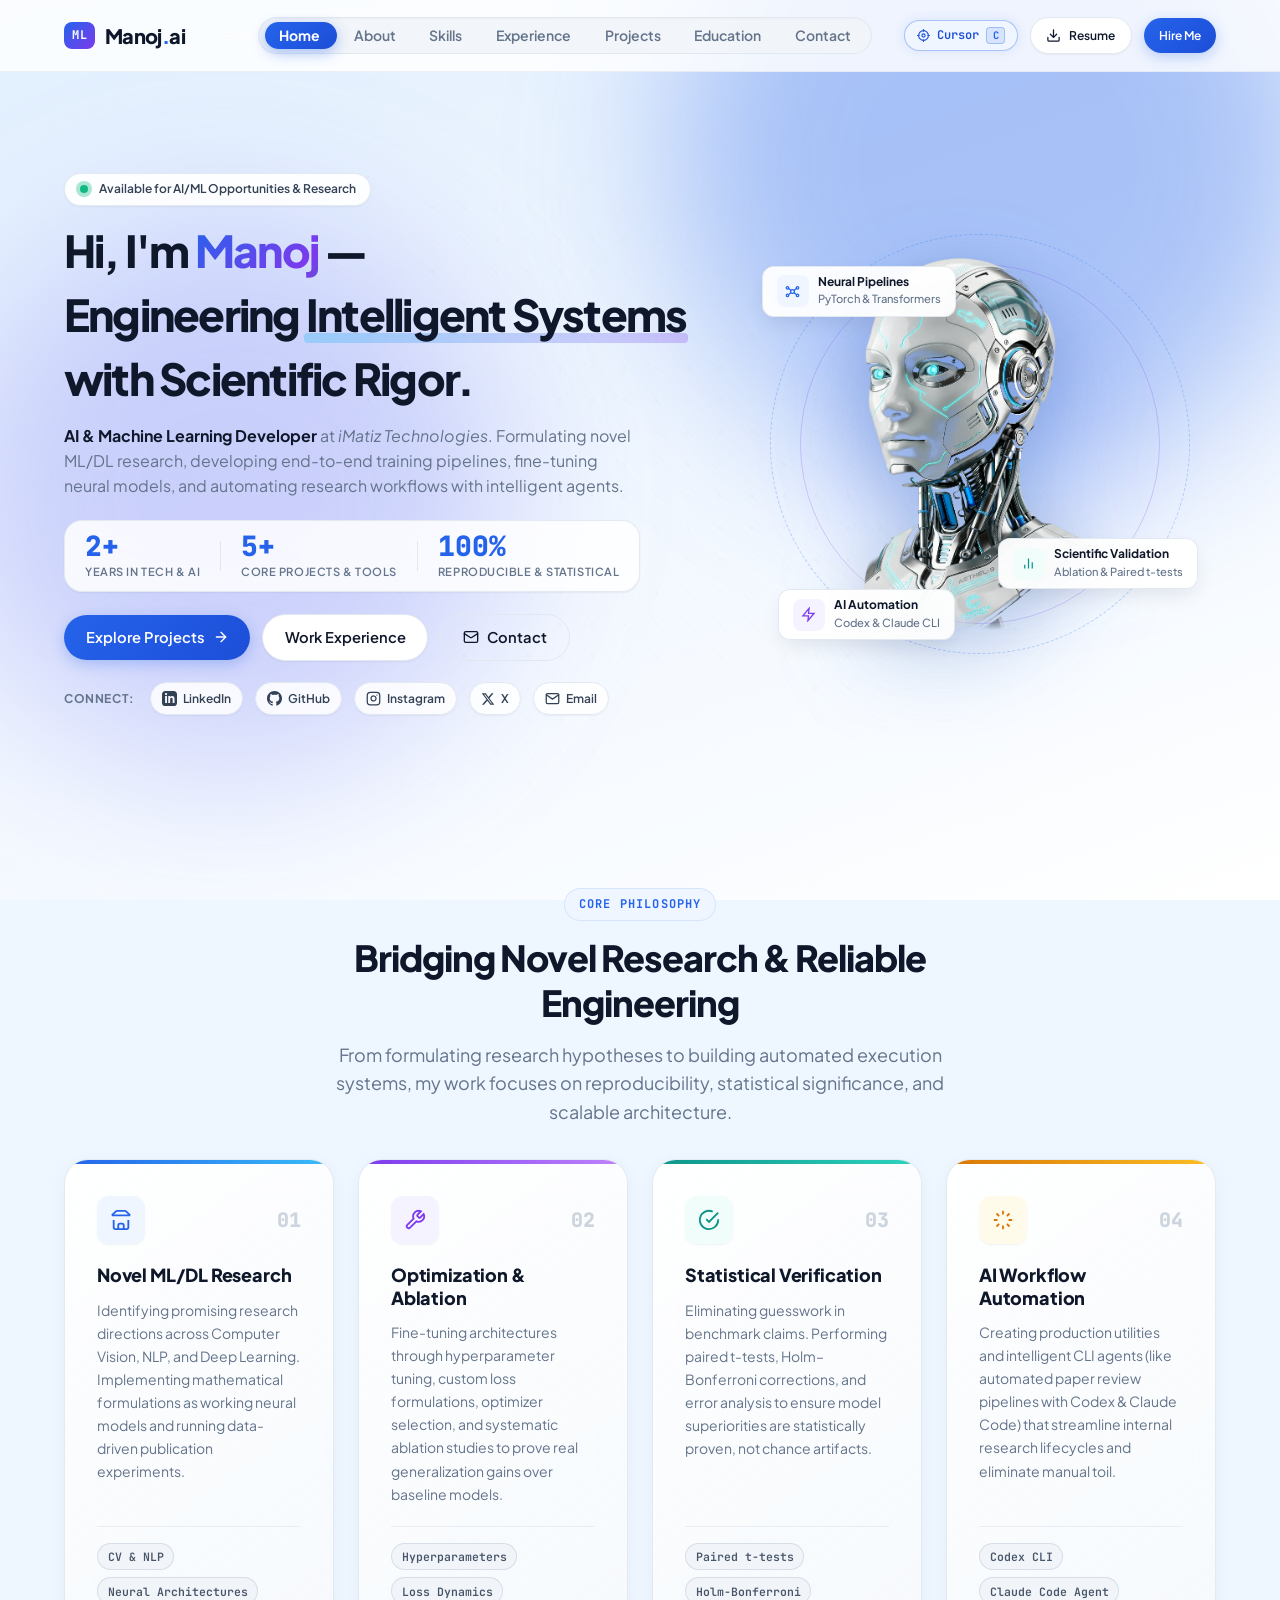
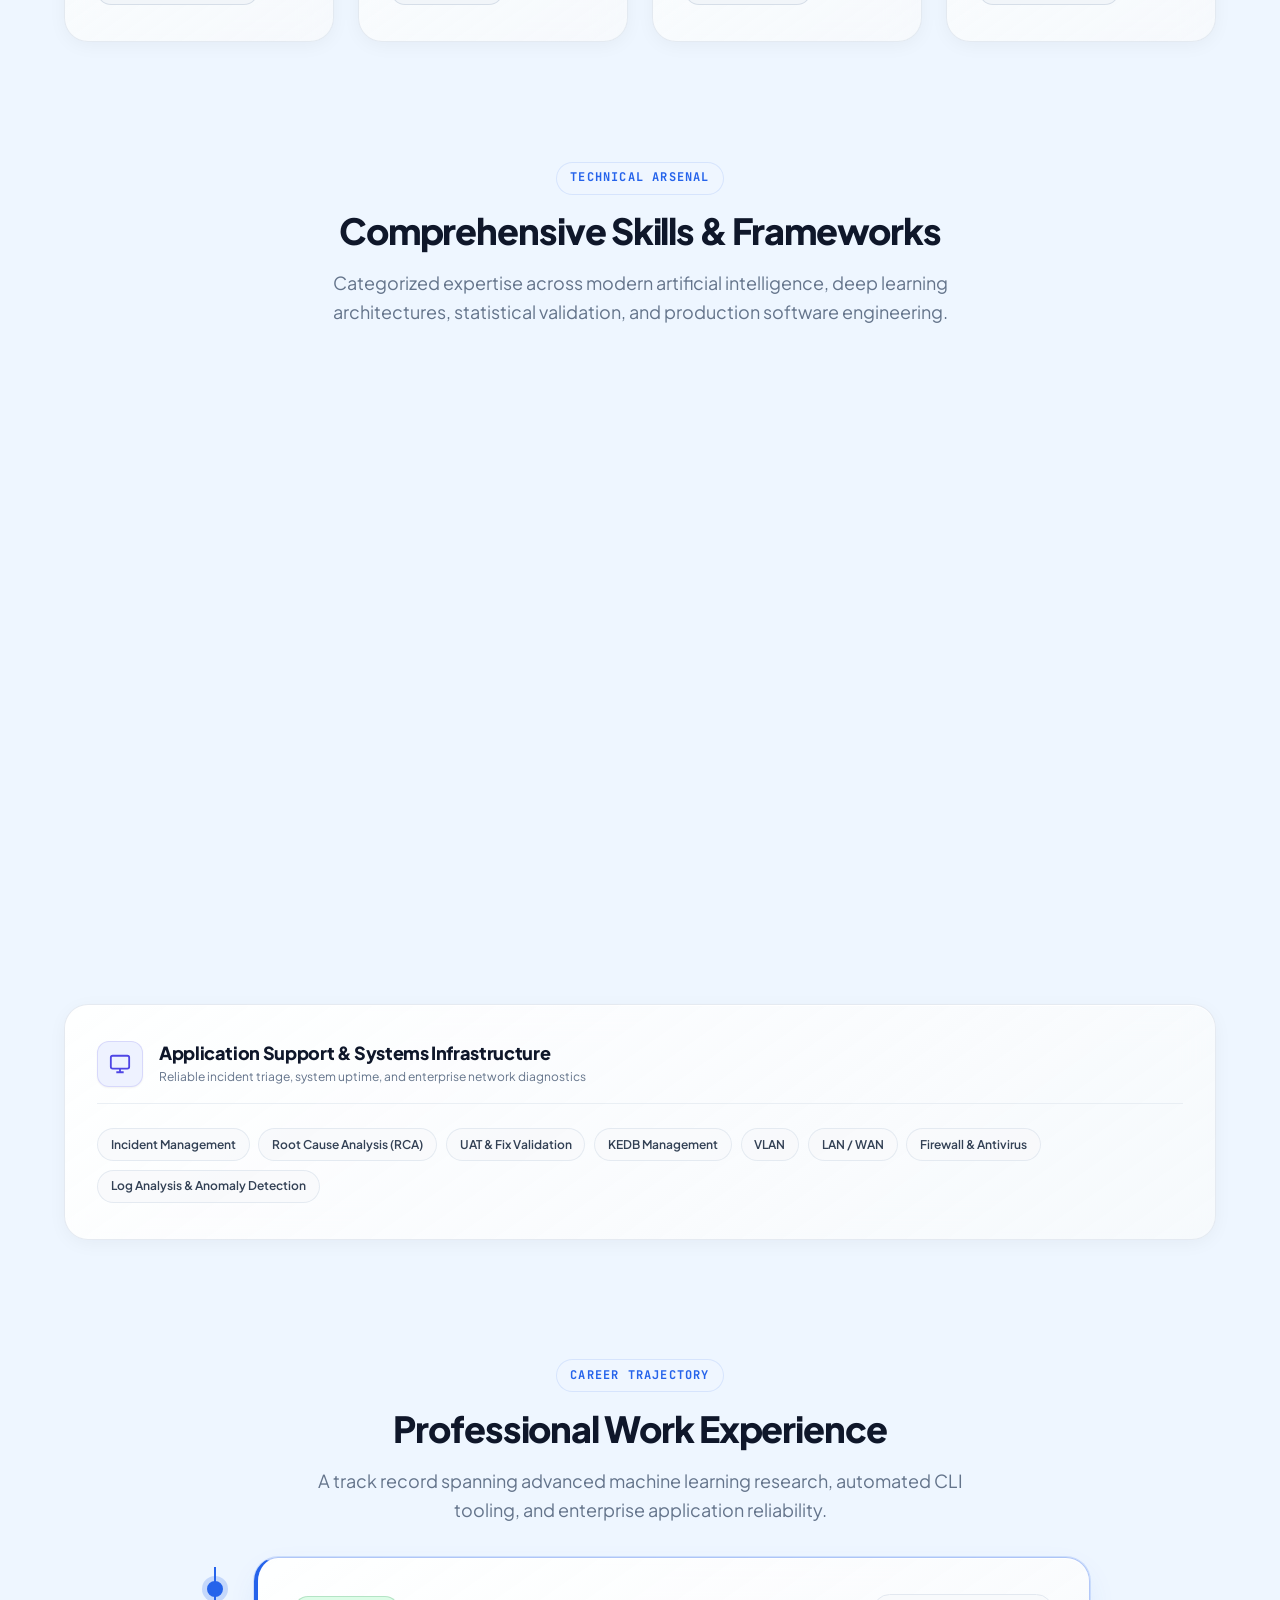
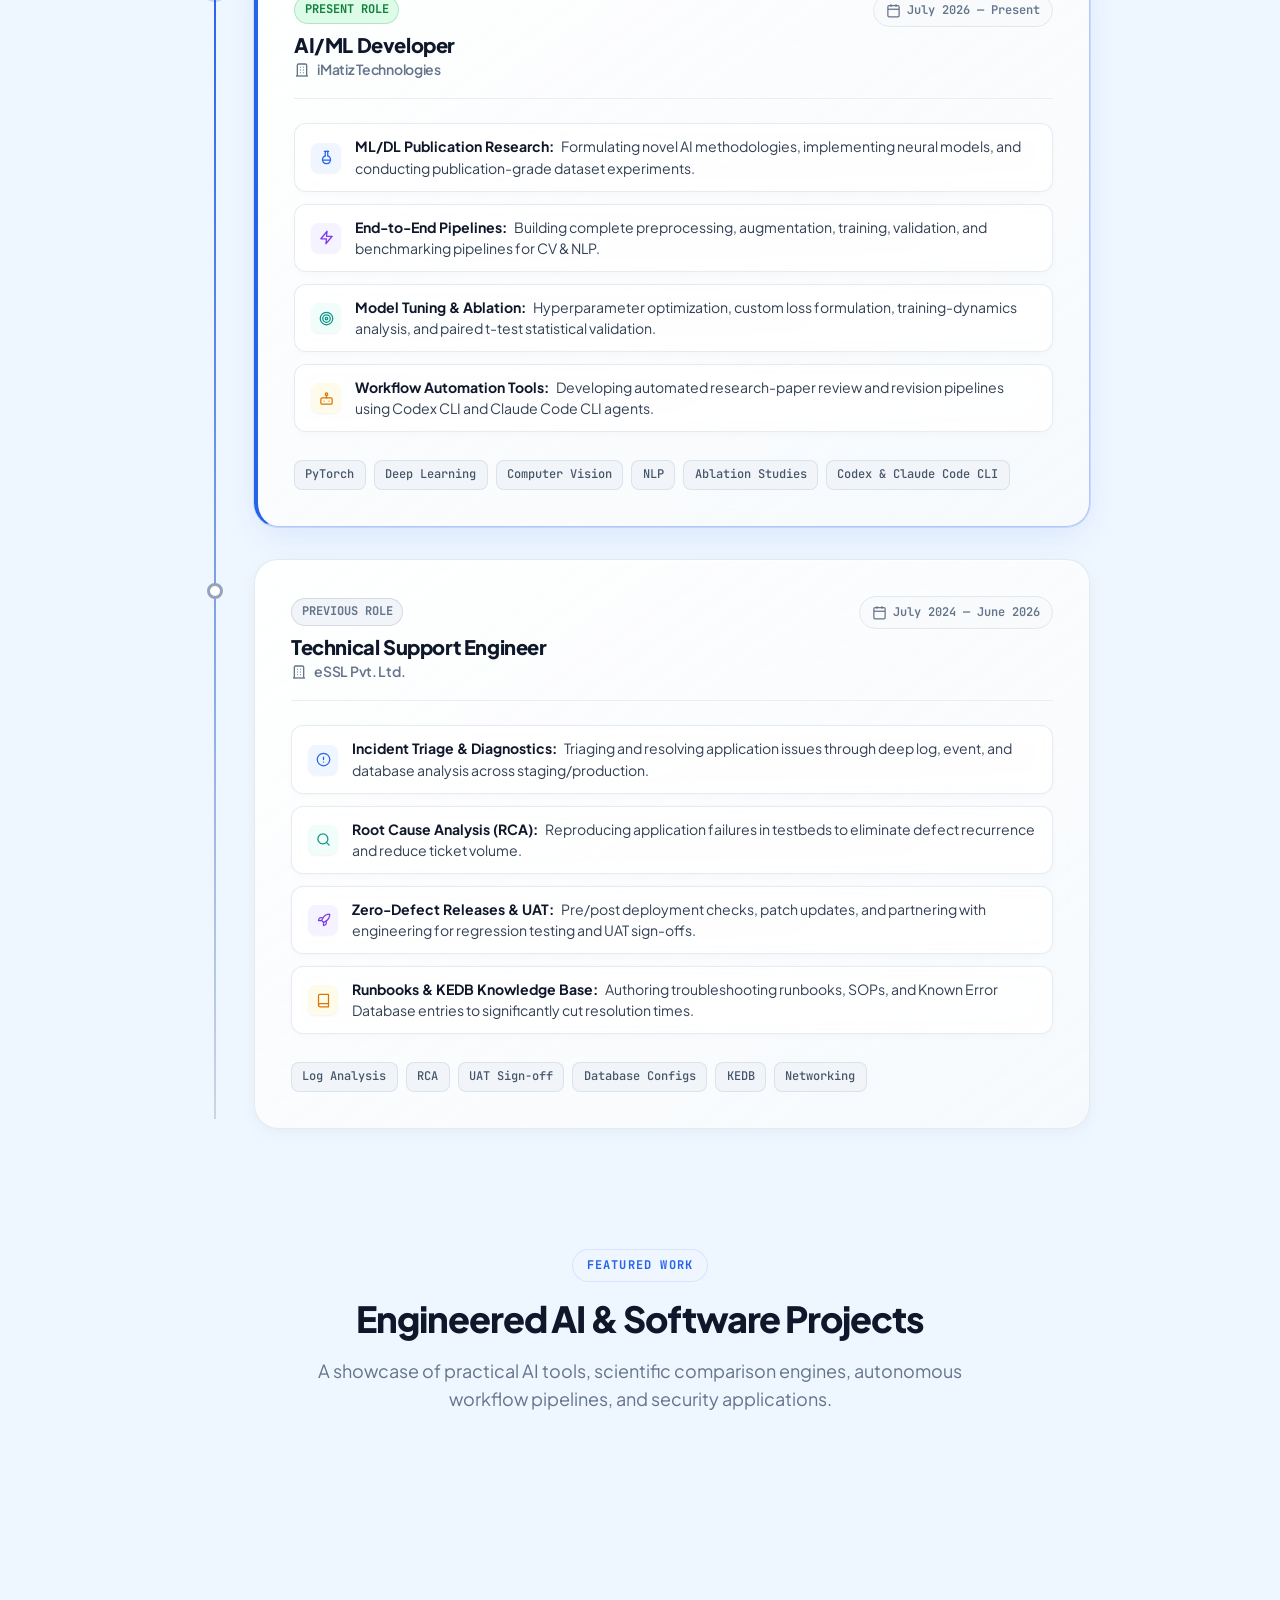
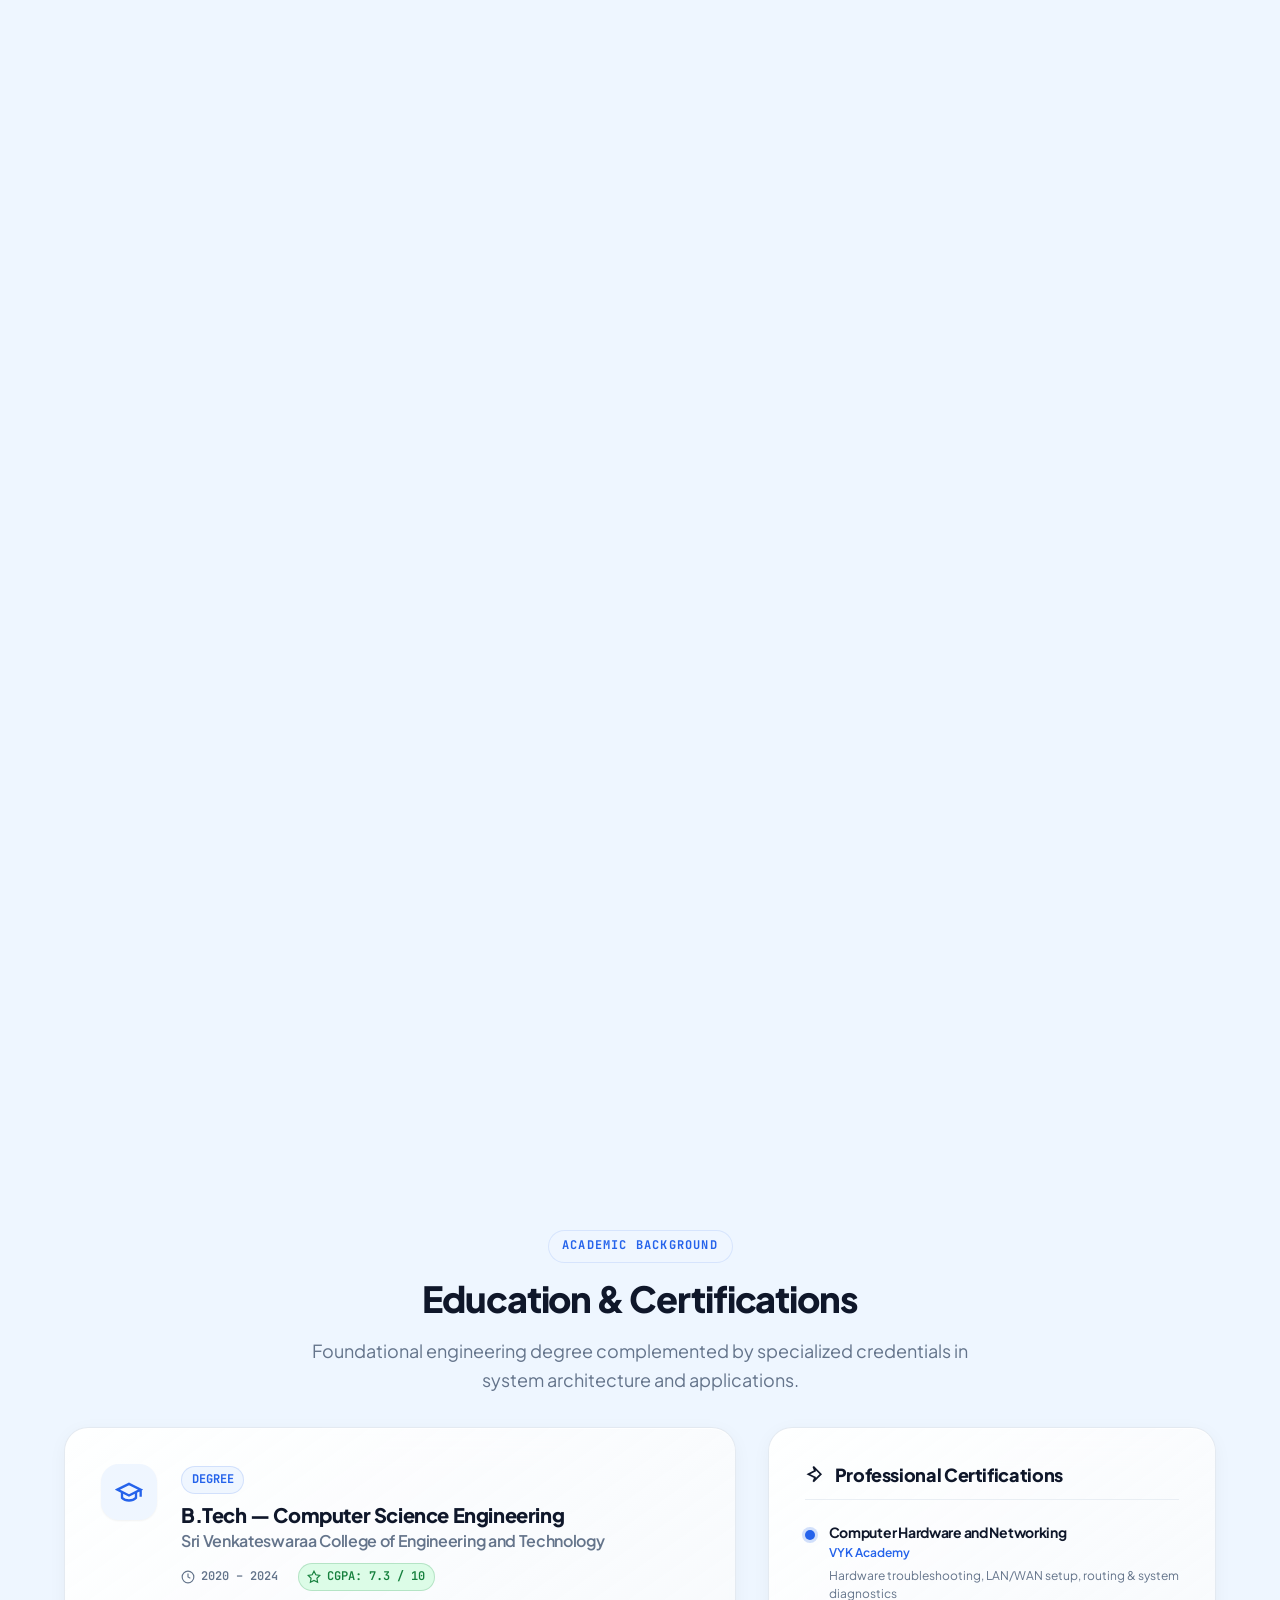
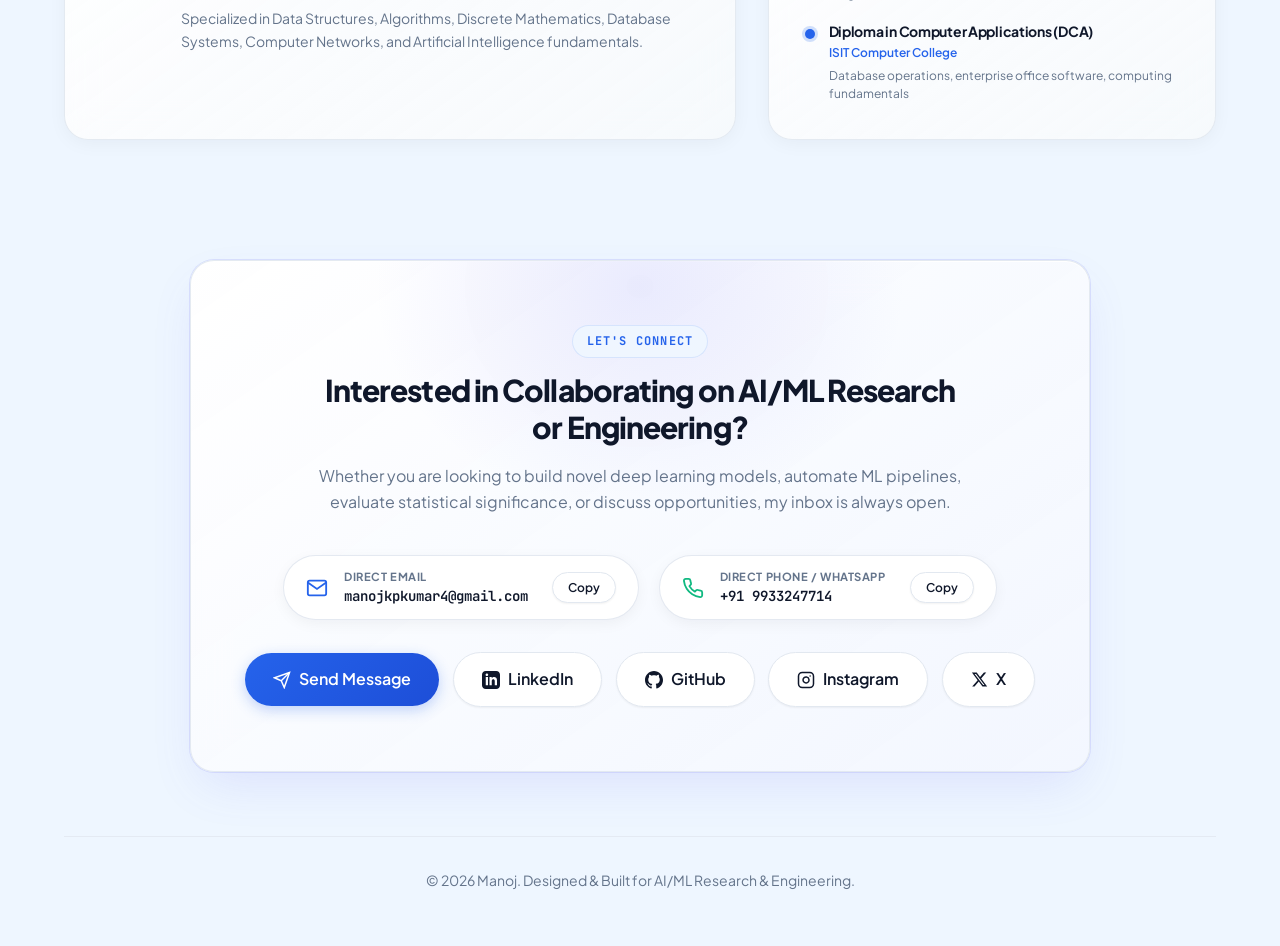
==== commit 28df4b53: "Add files via upload" ====
--- a/index.html
+++ b/index.html
@@ -1,821 +1,1364 @@
 <!DOCTYPE html>
 <html lang="en">
+
 <head>
-<meta charset="UTF-8"/>
-<meta name="viewport" content="width=device-width, initial-scale=1.0"/>
-<title>P. Manoj Kumar</title>
-<link href="https://fonts.googleapis.com/css2?family=DM+Serif+Display:ital@0;1&family=DM+Sans:wght@300;400;500;600&display=swap" rel="stylesheet"/>
-<style>
-  *, *::before, *::after { box-sizing: border-box; margin: 0; padding: 0; }
-
-  :root {
-    --bg: #f7f5f2;
-    --surface: #ffffff;
-    --ink: #1a1814;
-    --ink-muted: #6b6760;
-    --accent: #c84b31;
-    --accent-light: #f5e8e4;
-    --border: #e2deda;
-    --tag-bg: #edeae6;
-  }
-
-  html { scroll-behavior: smooth; }
-
-  body {
-    font-family: 'DM Sans', sans-serif;
-    background-color: var(--bg);
-    background-image: radial-gradient(circle, rgba(200,75,49,0.38) 1.3px, transparent 1.3px);
-    background-size: 34px 34px;
-    color: var(--ink);
-    line-height: 1.6;
-    font-size: 15px;
-  }
-
-  nav {
-    position: fixed; top: 0; width: 100%; z-index: 100;
-    background: rgba(247,245,242,0.92);
-    backdrop-filter: blur(12px);
-    border-bottom: 1px solid var(--border);
-    padding: 0 5%;
-    display: flex; align-items: center; justify-content: space-between;
-    height: 60px;
-  }
-  .nav-logo {
-    font-family: 'DM Serif Display', serif;
-    font-size: 1.25rem;
-    color: var(--ink);
-    text-decoration: none;
-    letter-spacing: -0.02em;
-  }
-  .nav-links { display: flex; gap: 2rem; list-style: none; }
-  .nav-links a {
-    position: relative;
-    font-size: 0.85rem; font-weight: 500; color: var(--ink-muted);
-    text-decoration: none; letter-spacing: 0.04em; text-transform: uppercase;
-    transition: color 0.2s;
-  }
-  .nav-links a::after {
-    content: ''; position: absolute; left: 0; bottom: -4px;
-    width: 100%; height: 1.5px; background: var(--accent);
-    transform: scaleX(0); transform-origin: left;
-    transition: transform 0.25s ease;
-  }
-  .nav-links a:hover::after { transform: scaleX(1); }
-  .nav-links a:hover { color: var(--accent); }
-
-  .hero {
-    min-height: 80vh;
-    display: grid;
-    grid-template-columns: 1.1fr 0.9fr;
-    align-items: start;
-    width: min(90vw, 1320px);
-    margin: 0 auto;
-    padding: 120px 0 60px;
-    gap: 70px;
-  }
-  .hero-text { animation: fadeUp 0.8s ease both; }
-  .hero-eyebrow {
-    font-size: 0.75rem; font-weight: 700;
-    text-transform: uppercase; letter-spacing: 0.14em;
-    color: var(--accent); background: var(--accent-light);
-    display: inline-flex; align-items: center; gap: 0.4rem;
-    padding: 0.3rem 0.6rem; border-radius: 4px;
-    margin-bottom: 25px;
-  }
-  .hero-eyebrow svg { flex: none; }
-  h1 {
-    font-family: 'DM Serif Display', serif;
-    font-size: clamp(2.5rem, 4.6vw, 3.8rem);
-    line-height: 1.08;
-    letter-spacing: -0.03em;
-    color: var(--ink);
-    margin-bottom: 25px;
-  }
-  h1 em { font-style: italic; color: var(--accent); }
-  h1 { position: relative; padding-left: 1.1rem; }
-  h1::before {
-    content: ''; position: absolute; left: 0; top: 0.12em; bottom: 0.12em;
-    width: 4px; border-radius: 2px; background: var(--accent);
-  }
-  .hero-desc {
-    font-size: 1rem; color: var(--ink-muted);
-    max-width: 560px; line-height: 1.7;
-    padding-left: 1.1rem;
-  }
-  .hero-focus-line { display: flex; flex-wrap: wrap; gap: 1.2rem; margin-top: 1.4rem; padding-left: 1.1rem; }
-  .hero-focus-item { display: inline-flex; align-items: center; gap: 0.4rem; font-size: 0.78rem; font-weight: 600; color: var(--ink-muted); }
-  .hero-focus-item svg { color: var(--accent); flex: none; }
-  .hero-cta { display: flex; flex-wrap: wrap; gap: 0.9rem; margin-top: 1.6rem; padding-left: 1.1rem; }
-  .hero-exploring {
-    font-size: 0.86rem; font-style: italic; color: var(--ink-muted);
-    max-width: 560px; line-height: 1.6; margin-top: 1.3rem;
-    padding-left: 1.1rem; display: flex; align-items: flex-start; gap: 0.5rem;
-  }
-  .hero-exploring strong { font-style: normal; color: var(--ink); font-weight: 600; }
-  .exploring-dot {
-    width: 6px; height: 6px; border-radius: 50%; background: var(--accent);
-    flex: none; margin-top: 0.5rem;
-  }
-
-  /* hero right column */
-  .hero-right {
-    display: flex;
-    flex-direction: column;
-    align-items: stretch;
-    justify-content: center;
-    gap: 1rem;
-    animation: fadeUp 0.8s 0.3s ease both;
-    position: relative;
-    padding: 2.2rem;
-    margin-top: 64px;
-    border-radius: 16px;
-    background: var(--surface);
-    border: 1px solid var(--border);
-  }
-  .hero-right-label {
-    font-size: 0.7rem;
-    font-weight: 700;
-    text-transform: uppercase;
-    letter-spacing: 0.14em;
-    color: var(--ink-muted);
-    margin-bottom: 0.25rem;
-    display: flex;
-    align-items: center;
-    gap: 0.5rem;
-  }
-  .hero-right-label-icon {
-    width: 24px; height: 24px; border-radius: 50%;
-    background: var(--accent-light); color: var(--accent);
-    display: inline-flex; align-items: center; justify-content: center;
-    flex: none;
-  }
-  .hero-right-tagline {
-    font-family: 'DM Serif Display', serif;
-    font-size: 1.1rem;
-    color: var(--ink);
-    margin-bottom: 0.6rem;
-    line-height: 1.3;
-  }
-  .hero-right-tagline em { color: var(--accent); font-style: italic; }
-  .hero-right-subline { font-size: 0.82rem; color: var(--ink-muted); margin-bottom: 0.2rem; }
-  .hero-divider {
-    height: 1px;
-    background: var(--border);
-    margin: 0.25rem 0 0.7rem;
-  }
-  .icon-grid {
-    display: grid;
-    grid-template-columns: repeat(4, 1fr);
-    gap: 0.6rem;
-    width: 100%;
-  }
-  .icon-card-arrow { font-size: 0.68rem; color: var(--ink-muted); }
-  .icon-card:hover .icon-card-arrow { color: var(--accent); }
-  .icon-card--accent .icon-card-arrow { color: rgba(255,255,255,0.85); }
-  .icon-card {
-    display: flex;
-    flex-direction: column;
-    align-items: center;
-    justify-content: center;
-    gap: 0.5rem;
-    padding: 1.3rem 0.4rem;
-    border-radius: 12px;
-    border: 1.5px solid var(--border);
-    background: var(--surface);
-    color: var(--ink);
-    text-decoration: none;
-    font-size: 0.62rem;
-    font-weight: 700;
-    letter-spacing: 0.06em;
-    text-transform: uppercase;
-    transition: box-shadow 0.2s, transform 0.2s, border-color 0.2s, color 0.2s;
-    opacity: 0;
-    animation: fadeUp 0.5s ease forwards;
-    position: relative;
-  }
-  .icon-card:nth-child(1) { animation-delay: 0.4s; }
-  .icon-card:nth-child(2) { animation-delay: 0.5s; }
-  .icon-card:nth-child(3) { animation-delay: 0.6s; }
-  .icon-card:nth-child(4) { animation-delay: 0.7s; }
-  .icon-card:hover {
-    border-color: var(--accent);
-    color: var(--accent);
-    transform: translateY(-3px);
-    box-shadow: 0 8px 24px rgba(0,0,0,0.08);
-  }
-  .icon-card--accent {
-    background: var(--accent);
-    border-color: var(--accent);
-    color: #fff;
-  }
-  .icon-card--accent:hover {
-    background: #b03a23;
-    border-color: #b03a23;
-    color: #fff;
-    box-shadow: 0 8px 24px rgba(0,0,0,0.12);
-    transform: translateY(-3px);
-  }
-  .open-badge {
-    display: flex; align-items: center; justify-content: center; gap: 0.6rem;
-    background: #f0faf4; border: 1.5px solid #86efac;
-    color: #166534; border-radius: 8px;
-    padding: 0.8rem 1rem; font-size: 0.84rem; font-weight: 600;
-    opacity: 0; animation: fadeUp 0.5s 0.85s ease forwards;
-  }
-  .open-dot {
-    width: 7px; height: 7px; border-radius: 50%; background: #22c55e;
-    animation: pulse 2s infinite; flex-shrink: 0;
-  }
-  .status-pill {
-    display: inline-flex; align-items: center; gap: 0.5rem;
-    font-size: 0.7rem; font-weight: 700; color: var(--ink-muted);
-    text-transform: uppercase; letter-spacing: 0.06em;
-    border: 1px solid var(--border); border-radius: 999px;
-    padding: 0.45rem 0.85rem;
-    align-self: flex-start; margin-bottom: 1.2rem;
-  }
-  .status-dot {
-    width: 7px; height: 7px; border-radius: 50%; background: var(--accent);
-    animation: pulse 2s infinite; flex-shrink: 0;
-  }
-  .hero-right-desc {
-    font-size: 0.86rem; color: var(--ink-muted); line-height: 1.6;
-    margin-bottom: 1.2rem;
-  }
-  .skill-chip-row { display: flex; flex-wrap: wrap; gap: 0.5rem; margin: 1rem 0 0.2rem; }
-  .skill-chip {
-    background: var(--tag-bg); color: var(--ink);
-    font-size: 0.72rem; font-weight: 600; letter-spacing: 0.02em;
-    padding: 0.32rem 0.7rem; border-radius: 6px;
-  }
-  .hero-links-row { display: flex; flex-wrap: wrap; gap: 0.6rem; margin-top: 1rem; }
-  .hero-link-compact {
-    display: inline-flex; align-items: center; gap: 0.45rem;
-    padding: 0.55rem 0.9rem; border: 1.5px solid var(--border); border-radius: 8px;
-    font-size: 0.76rem; font-weight: 700; text-transform: uppercase; letter-spacing: 0.04em;
-    color: var(--ink); text-decoration: none; transition: all 0.2s;
-  }
-  .hero-link-compact:hover { border-color: var(--accent); color: var(--accent); transform: translateY(-2px); }
-  .hero-link-compact--primary { background: var(--accent); border-color: var(--accent); color: #fff; }
-  .hero-link-compact--primary:hover { background: #b03a23; border-color: #b03a23; color: #fff; }
-
-  .btn {
-    display: inline-flex; align-items: center; gap: 0.5rem;
-    padding: 0.7rem 1.5rem; border-radius: 4px;
-    font-size: 0.85rem; font-weight: 600;
-    text-decoration: none; letter-spacing: 0.02em;
-    transition: all 0.2s;
-  }
-  .btn-primary { background: var(--accent); color: #fff; }
-  .btn-primary:hover { background: #b03a23; transform: translateY(-1px); }
-  .btn-outline { border: 1.5px solid var(--border); color: var(--ink); background: transparent; }
-  .btn-outline:hover { border-color: var(--accent); color: var(--accent); transform: translateY(-1px); }
-
-  @keyframes pulse { 0%,100%{opacity:1} 50%{opacity:0.4} }
-
-  section { padding: 6rem 5%; background: transparent; }
-  #experience, #skills, #contact {
-    background-color: #fbf4f0;
-    background-image: radial-gradient(circle, rgba(200,75,49,0.22) 1.3px, transparent 1.3px);
-    background-size: 34px 34px;
-  }
-  #projects, #education {
-    background: transparent;
-  }
-  #contact { padding-top: 4.5rem; padding-bottom: 2.5rem; position: relative; overflow: hidden; }
-  #contact::before {
-    content: ''; position: absolute; top: 10px; right: 10%;
-    width: 170px; height: 170px; border-radius: 50%;
-    background: radial-gradient(circle, rgba(200,75,49,0.14), transparent 70%);
-    animation: floatY 6s ease-in-out infinite;
-    pointer-events: none;
-  }
-  @keyframes floatY { 0%, 100% { transform: translateY(0); } 50% { transform: translateY(-18px); } }
-  .contact-signoff {
-    font-family: 'DM Serif Display', serif;
-    font-size: 1.3rem; text-align: center;
-    color: var(--ink); margin-top: 3.5rem;
-  }
-  .contact-signoff em { color: var(--accent); font-style: italic; }
-  .back-to-top {
-    display: flex; align-items: center; justify-content: center; gap: 0.4rem;
-    margin-top: 1.6rem; font-size: 0.78rem; font-weight: 600;
-    color: var(--ink-muted); text-decoration: none;
-    text-transform: uppercase; letter-spacing: 0.06em;
-    transition: color 0.2s, transform 0.2s;
-  }
-  .back-to-top:hover { color: var(--accent); transform: translateY(-2px); }
-
-  .section-header { margin-bottom: 3rem; }
-  .section-label {
-    font-size: 0.75rem; font-weight: 600;
-    text-transform: uppercase; letter-spacing: 0.14em;
-    color: var(--accent); margin-bottom: 0.5rem;
-  }
-  h2 {
-    font-family: 'DM Serif Display', serif;
-    font-size: clamp(1.8rem, 3vw, 2.4rem);
-    letter-spacing: -0.02em; color: var(--ink);
-  }
-
-  .skills-grid {
-    display: grid;
-    grid-template-columns: repeat(auto-fill, minmax(280px, 1fr));
-    gap: 1.5rem;
-  }
-  .skill-card {
-    position: relative; overflow: hidden;
-    background: var(--card-tint, var(--bg)); border: 1px solid var(--border);
-    border-radius: 14px; padding: 1.7rem 1.6rem;
-    transition: box-shadow 0.2s, transform 0.2s;
-  }
-  .skill-card:hover { transform: translateY(-4px); box-shadow: 0 14px 30px rgba(0,0,0,0.09); }
-  .skill-card::after {
-    content: ''; position: absolute; top: -34px; right: -34px;
-    width: 100px; height: 100px; border-radius: 50%;
-    background: var(--card-accent, var(--accent)); opacity: 0.08;
-  }
-  .skill-card--navy       { --card-accent: #3d5a80; --card-tint: #eef2f6; --card-soft: #e0e8f0; }
-  .skill-card--purple     { --card-accent: #6a4c93; --card-tint: #f3eef7; --card-soft: #e7ddef; }
-  .skill-card--teal       { --card-accent: #2f6f62; --card-tint: #eaf3f1; --card-soft: #dcece7; }
-  .skill-card--terracotta { --card-accent: #c84b31; --card-tint: var(--accent-light); --card-soft: #f0d8d0; }
-  .skill-card--cyan       { --card-accent: #1f8fae; --card-tint: #eaf6f9; --card-soft: #d9edf2; }
-  .skill-card-icon {
-    width: 42px; height: 42px; border-radius: 11px;
-    background: var(--card-soft, var(--accent-light));
-    color: var(--card-accent, var(--accent));
-    display: flex; align-items: center; justify-content: center;
-    margin-bottom: 1rem; position: relative; z-index: 1;
-  }
-  .skill-card-title {
-    font-size: 1.05rem; font-weight: 800;
-    letter-spacing: -0.01em; color: var(--ink);
-    margin-bottom: 0.4rem; position: relative; z-index: 1;
-  }
-  .skill-card-desc {
-    font-size: 0.82rem; color: var(--ink-muted); line-height: 1.5;
-    margin-bottom: 1.15rem; position: relative; z-index: 1;
-  }
-  .tags { display: flex; flex-wrap: wrap; gap: 0.4rem; position: relative; z-index: 1; }
-  .tag {
-    background: var(--card-soft, var(--tag-bg)); color: var(--card-accent, var(--ink));
-    font-size: 0.76rem; padding: 0.28rem 0.65rem; border-radius: 6px; font-weight: 600;
-  }
-
-  .timeline { position: relative; padding-left: 1.8rem; }
-  .timeline::before { content: ''; position: absolute; left: 0; top: 8px; bottom: 0; width: 1px; background: var(--border); }
-  .timeline-item { position: relative; margin-bottom: 2.5rem; transition: transform 0.2s; }
-  .timeline-item:hover { transform: translateX(4px); }
-  .timeline-dot { position: absolute; left: -2.05rem; top: 6px; width: 10px; height: 10px; border-radius: 50%; border: 2px solid var(--accent); background: var(--bg); transition: transform 0.2s, box-shadow 0.2s; }
-  .timeline-item:hover .timeline-dot { transform: scale(1.3); box-shadow: 0 0 0 4px var(--accent-light); }
-  .tl-header { display: flex; justify-content: space-between; align-items: flex-start; flex-wrap: wrap; gap: 0.3rem; margin-bottom: 0.3rem; }
-  .tl-company { font-weight: 600; font-size: 1rem; }
-  .tl-date { font-size: 0.82rem; color: var(--ink-muted); background: var(--tag-bg); padding: 0.2rem 0.6rem; border-radius: 20px; }
-  .tl-role { font-size: 0.88rem; color: var(--accent); font-weight: 500; margin-bottom: 0.8rem; }
-  .tl-bullets { list-style: none; padding: 0; }
-  .tl-bullets li { font-size: 0.88rem; color: var(--ink-muted); padding: 0.3rem 0; padding-left: 1rem; position: relative; line-height: 1.6; }
-  .tl-bullets li::before { content: '→'; position: absolute; left: 0; color: var(--accent); font-size: 0.78rem; top: 0.32rem; }
-
-  .projects-grid { display: grid; grid-template-columns: repeat(auto-fill, minmax(300px, 1fr)); gap: 1.5rem; }
-  .project-card {
-    background: var(--bg); border: 1px solid var(--border);
-    border-radius: 12px; overflow: hidden;
-    transition: box-shadow 0.2s, transform 0.2s;
-    display: flex; flex-direction: column;
-  }
-  .project-card:hover { transform: translateY(-4px); box-shadow: 0 16px 36px rgba(0,0,0,0.1); }
-  .project-banner {
-    position: relative; padding: 1.6rem 1.8rem 1.4rem;
-    display: flex; align-items: flex-start; justify-content: space-between; gap: 1rem;
-    overflow: hidden;
-  }
-  .project-banner::after {
-    content: ''; position: absolute; right: -30px; bottom: -40px;
-    width: 130px; height: 130px; border-radius: 50%;
-    background: rgba(255,255,255,0.08);
-  }
-  .project-banner--paper { background: linear-gradient(135deg,#c84b31,#8f321f); }
-  .project-banner--web   { background: linear-gradient(135deg,#2f6f62,#1c433a); }
-  .project-banner--stats { background: linear-gradient(135deg,#3d5a80,#22314a); }
-  .project-banner--mobile{ background: linear-gradient(135deg,#1f8fae,#125266); }
-  .project-banner--vault { background: linear-gradient(135deg,#6a4c93,#3f2d58); }
-  .project-eyebrow {
-    font-size: 0.65rem; font-weight: 700; letter-spacing: 0.1em; text-transform: uppercase;
-    color: rgba(255,255,255,0.85); position: relative; z-index: 1;
-  }
-  .project-icon-big {
-    width: 46px; height: 46px; border-radius: 12px;
-    background: rgba(255,255,255,0.16); backdrop-filter: blur(2px);
-    display: flex; align-items: center; justify-content: center;
-    font-size: 1.5rem; flex: none; position: relative; z-index: 1;
-  }
-  .project-body { padding: 1.4rem 1.8rem 1.8rem; display: flex; flex-direction: column; flex: 1; }
-  .project-icon { width: 42px; height: 42px; background: var(--accent-light); border-radius: 8px; display: flex; align-items: center; justify-content: center; margin-bottom: 1rem; font-size: 1.2rem; }
-  .project-title {
-    font-family: 'DM Sans', sans-serif;
-    font-size: 1.08rem; font-weight: 800; text-transform: uppercase;
-    letter-spacing: 0.02em; line-height: 1.3;
-    margin-bottom: 0.7rem;
-  }
-  .project-title--paper  { color: #c84b31; }
-  .project-title--web    { color: #2f6f62; }
-  .project-title--stats  { color: #3d5a80; }
-  .project-title--mobile { color: #1f8fae; }
-  .project-title--vault  { color: #6a4c93; }
-  .project-tagline { font-family: 'DM Sans', sans-serif; font-weight: 600; font-size: 0.88rem; color: var(--ink); line-height: 1.5; margin-bottom: 0.55rem; }
-  .project-desc { font-size: 0.86rem; color: var(--ink-muted); line-height: 1.65; flex: 1; margin-bottom: 1.2rem; }
-  .project-stack { display: flex; flex-wrap: wrap; gap: 0.35rem; margin-bottom: 1.2rem; }
-  .stack-tag { font-size: 0.72rem; font-weight: 600; background: var(--accent-light); color: var(--accent); padding: 0.2rem 0.55rem; border-radius: 4px; }
-  .project-link {
-    display: inline-flex; align-items: center; gap: 0.4rem;
-    font-size: 0.78rem; font-weight: 600;
-    text-decoration: none; letter-spacing: 0.01em;
-    border: 1.5px solid var(--border); color: var(--ink);
-    background: transparent; padding: 0.5rem 0.9rem; border-radius: 5px;
-    transition: all 0.2s;
-  }
-  .project-link:hover { border-color: var(--accent); color: var(--accent); transform: translateY(-1px); }
-  .project-link--primary { background: var(--accent); border-color: var(--accent); color: #fff; }
-  .project-link--primary:hover { background: #b03a23; border-color: #b03a23; color: #fff; }
-  .project-link--icon { padding: 0.5rem; width: 34px; height: 34px; justify-content: center; flex: none; }
-  .project-links { display: flex; flex-wrap: wrap; align-items: center; gap: 0.6rem; margin-top: auto; }
-
-  .edu-grid { display: grid; grid-template-columns: 1fr 1fr; gap: 2rem; }
-  .edu-card { background: var(--bg); border: 1px solid var(--border); border-radius: 8px; padding: 1.6rem; transition: box-shadow 0.2s, transform 0.2s, border-color 0.2s; }
-  .edu-card:hover { transform: translateY(-3px); box-shadow: 0 10px 26px rgba(0,0,0,0.08); border-color: var(--accent); }
-  .edu-degree { font-family: 'DM Serif Display', serif; font-size: 1.05rem; margin-bottom: 0.3rem; }
-  .edu-school { font-size: 0.88rem; color: var(--ink-muted); margin-bottom: 0.2rem; }
-  .edu-meta { font-size: 0.8rem; color: var(--ink-muted); }
-  .cert-list { list-style: none; padding: 0; }
-  .cert-list li { padding: 0.8rem 0; border-bottom: 1px solid var(--border); font-size: 0.88rem; display: flex; align-items: center; gap: 0.6rem; }
-  .cert-list li:last-child { border-bottom: none; }
-  .cert-list li::before { content: '🏆'; font-size: 0.85rem; }
-
-  .contact-grid { display: grid; grid-template-columns: 1fr 1fr; gap: 3rem; align-items: center; }
-  .contact-intro { font-size: 1rem; color: var(--ink-muted); line-height: 1.7; }
-  .contact-links { display: flex; flex-direction: column; gap: 0.8rem; }
-  .contact-item {
-    display: flex; align-items: center; gap: 0.9rem; padding: 0.9rem 1.2rem;
-    background: var(--bg); border: 1px solid var(--border); border-radius: 8px;
-    text-decoration: none; color: var(--ink); font-size: 0.88rem;
-    transition: border-color 0.2s, transform 0.2s, box-shadow 0.2s;
-    opacity: 0; animation: fadeUp 0.5s ease forwards;
-  }
-  .contact-item:nth-child(1) { animation-delay: 0.05s; }
-  .contact-item:nth-child(2) { animation-delay: 0.15s; }
-  .contact-item:nth-child(3) { animation-delay: 0.25s; }
-  .contact-item:nth-child(4) { animation-delay: 0.35s; }
-  .contact-item:hover { border-color: var(--accent); transform: translateX(4px); box-shadow: 0 8px 20px rgba(200,75,49,0.1); }
-  .contact-item-icon {
-    width: 34px; height: 34px; border-radius: 50%; flex: none;
-    background: var(--accent-light); color: var(--accent);
-    display: flex; align-items: center; justify-content: center;
-    transition: transform 0.3s ease;
-  }
-  .contact-item:hover .contact-item-icon { transform: scale(1.1) rotate(-6deg); }
-  .contact-item-arrow {
-    margin-left: auto; color: var(--accent); flex: none;
-    opacity: 0; transform: translateX(-6px);
-    transition: opacity 0.2s ease, transform 0.2s ease;
-  }
-  .contact-item:hover .contact-item-arrow { opacity: 1; transform: translateX(0); }
-
-  footer { text-align: center; padding: 2.5rem 5%; font-size: 0.8rem; color: var(--ink-muted); border-top: 1px solid var(--border); background: var(--surface); }
-
-  @keyframes fadeUp { from { opacity: 0; transform: translateY(24px); } to { opacity: 1; transform: translateY(0); } }
-  .fade-in { opacity: 0; transform: translateY(20px); transition: opacity 0.6s ease, transform 0.6s ease; }
-  .fade-in.visible { opacity: 1; transform: none; }
-
-  @media (max-width: 768px) {
-    .hero { grid-template-columns: 1fr; min-height: auto; padding-top: 100px; gap: 2rem; }
-    .edu-grid, .contact-grid { grid-template-columns: 1fr; }
-    .nav-links { display: none; }
-  }
-</style>
+  <meta charset="UTF-8" />
+  <meta name="viewport" content="width=device-width, initial-scale=1.0" />
+  <meta http-equiv="X-UA-Compatible" content="IE=edge" />
+
+  <title>Manoj | AI & Machine Learning Developer</title>
+  <meta name="description"
+    content="Portfolio of Manoj — AI & Machine Learning Developer specializing in end-to-end ML/DL pipelines, generative AI, model optimization, and research automation." />
+  <meta name="keywords"
+    content="AI Developer, Machine Learning Engineer, Deep Learning, PyTorch, LangChain, Research Automation, Manoj Portfolio" />
+  <meta name="author" content="Manoj" />
+
+  <!-- Open Graph / Social Sharing -->
+  <meta property="og:type" content="website" />
+  <meta property="og:title" content="Manoj | AI & Machine Learning Developer" />
+  <meta property="og:description"
+    content="Portfolio of Manoj — AI/ML Developer. Explore research pipelines, automated paper revision tools, and machine learning systems." />
+  <meta property="og:image" content="assets/ai-3d-face.png" />
+
+  <!-- Google Fonts: Plus Jakarta Sans & JetBrains Mono -->
+  <link rel="preconnect" href="https://fonts.googleapis.com" />
+  <link rel="preconnect" href="https://fonts.gstatic.com" crossorigin />
+  <link
+    href="https://fonts.googleapis.com/css2?family=JetBrains+Mono:wght@400;500;600&family=Plus+Jakarta+Sans:ital,wght@0,300;0,400;0,500;0,600;0,700;0,800;1,400&display=swap"
+    rel="stylesheet" />
+
+  <!-- Stylesheet -->
+  <link rel="stylesheet" href="style.css" />
 </head>
-<body>
-
-<nav>
-  <a class="nav-logo" href="#">P Manoj Kumar</a>
-  <ul class="nav-links">
-    <li><a href="#about">About</a></li>
-    <li><a href="#experience">Experience</a></li>
-    <li><a href="#projects">Projects</a></li>
-    <li><a href="#skills">Skills</a></li>
-    <li><a href="#contact">Contact</a></li>
-  </ul>
-</nav>
-
-<section class="hero" id="about">
-  <div class="hero-text">
-    <div class="hero-eyebrow"><svg width="13" height="13" viewBox="0 0 24 24" fill="none" stroke="currentColor" stroke-width="2.2" stroke-linecap="round" stroke-linejoin="round"><rect x="6" y="6" width="12" height="12" rx="1.5"/><rect x="9.5" y="9.5" width="5" height="5"/><line x1="9" y1="1" x2="9" y2="6"/><line x1="15" y1="1" x2="15" y2="6"/><line x1="9" y1="18" x2="9" y2="23"/><line x1="15" y1="18" x2="15" y2="23"/><line x1="18" y1="9" x2="23" y2="9"/><line x1="18" y1="15" x2="23" y2="15"/><line x1="1" y1="9" x2="6" y2="9"/><line x1="1" y1="15" x2="6" y2="15"/></svg>AI/ML Developer</div>
-    <h1>P. Manoj <em>Kumar</em></h1>
-    <p class="hero-desc">
-      I like working where curiosity meets experimentation. My work revolves around discovering novel ideas in AI, ML, and deep learning—implementing ideas from recent research, fine-tuning and benchmarking models, and building end-to-end pipelines to understand how they perform in practice. Whether it's optimizing model performance, validating results through statistical significance testing, or building tools to automate everyday workflows, I'm most motivated by the opportunity to learn something new, experiment with it, and make it work.
-    </p>
-    <div class="hero-focus-line">
-      <span class="hero-focus-item"><svg width="14" height="14" viewBox="0 0 24 24" fill="none" stroke="currentColor" stroke-width="2" stroke-linecap="round" stroke-linejoin="round"><circle cx="12" cy="12" r="9"/><line x1="3" y1="12" x2="21" y2="12"/><path d="M12 3c2.5 2.5 3.8 5.7 3.8 9s-1.3 6.5-3.8 9c-2.5-2.5-3.8-5.7-3.8-9s1.3-6.5 3.8-9z"/></svg>AI/ML</span>
-      <span class="hero-focus-item"><svg width="14" height="14" viewBox="0 0 24 24" fill="none" stroke="currentColor" stroke-width="1.8" stroke-linecap="round" stroke-linejoin="round"><circle cx="5" cy="6" r="2"/><circle cx="5" cy="18" r="2"/><circle cx="12" cy="12" r="2"/><circle cx="19" cy="6" r="2"/><circle cx="19" cy="18" r="2"/><line x1="6.7" y1="7" x2="10.5" y2="10.8"/><line x1="6.7" y1="17" x2="10.5" y2="13.2"/><line x1="13.5" y1="10.8" x2="17.3" y2="7"/><line x1="13.5" y1="13.2" x2="17.3" y2="17"/></svg>Deep Learning</span>
-      <span class="hero-focus-item"><svg width="14" height="14" viewBox="0 0 24 24" fill="none" stroke="currentColor" stroke-width="2.2" stroke-linecap="round" stroke-linejoin="round"><polyline points="3 17 9 11 13 15 21 6"/><polyline points="15 6 21 6 21 12"/></svg>Research Implementation</span>
-      <span class="hero-focus-item"><svg width="14" height="14" viewBox="0 0 24 24" fill="none" stroke="currentColor" stroke-width="1.8" stroke-linecap="round" stroke-linejoin="round"><circle cx="12" cy="12" r="2.8"/><path d="M19.4 13.5a1.7 1.7 0 0 0 .3 1.9l.1.1a2 2 0 1 1-2.9 2.9l-.1-.1a1.7 1.7 0 0 0-1.9-.3 1.7 1.7 0 0 0-1 1.6V20a2 2 0 1 1-4 0v-.2a1.7 1.7 0 0 0-1-1.6 1.7 1.7 0 0 0-1.9.3l-.1.1a2 2 0 1 1-2.9-2.9l.1-.1a1.7 1.7 0 0 0 .3-1.9 1.7 1.7 0 0 0-1.6-1H4a2 2 0 1 1 0-4h.2a1.7 1.7 0 0 0 1.6-1 1.7 1.7 0 0 0-.3-1.9l-.1-.1a2 2 0 1 1 2.9-2.9l.1.1a1.7 1.7 0 0 0 1.9.3H10a1.7 1.7 0 0 0 1-1.6V4a2 2 0 1 1 4 0v.2a1.7 1.7 0 0 0 1 1.6 1.7 1.7 0 0 0 1.9-.3l.1-.1a2 2 0 1 1 2.9 2.9l-.1.1a1.7 1.7 0 0 0-.3 1.9V10a1.7 1.7 0 0 0 1.6 1H20a2 2 0 1 1 0 4h-.2a1.7 1.7 0 0 0-1.6 1z"/></svg>Optimization</span>
+
+<body data-active-theme="hero">
+
+  <!-- ===================================================================
+       AI QUANTUM RETICLE & SYNAPSE CURSOR EFFECT
+       =================================================================== -->
+  <div class="quantum-cursor-root" id="quantumCursorRoot" aria-hidden="true">
+    <canvas class="cursor-synapse-canvas" id="cursorSynapseCanvas"></canvas>
+    <div class="cursor-ring" id="cursorRing">
+      <span class="reticle-notch notch-n"></span>
+      <span class="reticle-notch notch-e"></span>
+      <span class="reticle-notch notch-s"></span>
+      <span class="reticle-notch notch-w"></span>
     </div>
-    <div class="hero-cta">
-      <a class="btn btn-primary" href="#projects">View My Work <svg width="14" height="14" fill="none" stroke="currentColor" stroke-width="2.5" viewBox="0 0 24 24"><line x1="5" y1="12" x2="19" y2="12"/><polyline points="12 5 19 12 12 19"/></svg></a>
+    <div class="cursor-dot" id="cursorDot"></div>
+  </div>
+
+  <!-- ===================================================================
+       DYNAMIC AMBIENT BACKGROUND LAYER
+       =================================================================== -->
+  <div class="ambient-bg-canvas" aria-hidden="true">
+    <div class="ambient-orb orb-primary"></div>
+    <div class="ambient-orb orb-secondary"></div>
+    <div class="circuit-reveal-layer" id="circuitRevealLayer"></div>
+    <div class="wavy-water-drop" id="wavyWaterDrop">
+      <div class="water-wave-ring ring-1"></div>
+      <div class="water-wave-ring ring-2"></div>
     </div>
-    <p class="hero-exploring"><span class="exploring-dot"></span><span><strong>Currently exploring:</strong> AI research implementation, model optimization & reproducible experiments.</span></p>
+    <div class="ambient-grid-overlay"></div>
   </div>
 
-  <div class="hero-right">
-    <div class="hero-right-label"><span class="hero-right-label-icon"><svg width="13" height="13" viewBox="0 0 24 24" fill="none" stroke="currentColor" stroke-width="2.2" stroke-linecap="round" stroke-linejoin="round"><path d="M10 13a5 5 0 0 0 7.5.5l2-2a5 5 0 0 0-7-7l-1.5 1.5"/><path d="M14 11a5 5 0 0 0-7.5-.5l-2 2a5 5 0 0 0 7 7l1.5-1.5"/></svg></span>Connect with me</div>
-    <div class="hero-right-tagline">Available, reliable, and <em>ready to contribute.</em></div>
-    <p class="hero-right-subline">Let's build something meaningful together.</p>
-    <div class="hero-divider"></div>
-    <div class="icon-grid">
-      <a class="icon-card" href="https://github.com/Manojid/" target="_blank">
-        <svg width="20" height="20" fill="currentColor" viewBox="0 0 24 24"><path d="M12 0C5.37 0 0 5.37 0 12c0 5.31 3.435 9.795 8.205 11.385.6.105.825-.255.825-.57 0-.285-.015-1.23-.015-2.235-3.015.555-3.795-.735-4.035-1.41-.135-.345-.72-1.41-1.23-1.695-.42-.225-1.02-.78-.015-.795.945-.015 1.62.87 1.845 1.23 1.08 1.815 2.805 1.305 3.495.99.105-.78.42-1.305.765-1.605-2.67-.3-5.46-1.335-5.46-5.925 0-1.305.465-2.385 1.23-3.225-.12-.3-.54-1.53.12-3.18 0 0 1.005-.315 3.3 1.23.96-.27 1.98-.405 3-.405s2.04.135 3 .405c2.295-1.56 3.3-1.23 3.3-1.23.66 1.65.24 2.88.12 3.18.765.84 1.23 1.905 1.23 3.225 0 4.605-2.805 5.625-5.475 5.925.435.375.81 1.095.81 2.22 0 1.605-.015 2.895-.015 3.3 0 .315.225.69.825.57A12.02 12.02 0 0024 12c0-6.63-5.37-12-12-12z"/></svg>
-        <span>GitHub</span>
+  <!-- ===================================================================
+       NAVIGATION BAR 
+       =================================================================== -->
+  <header class="site-header" id="siteHeader">
+    <nav class="nav-container" aria-label="Main Navigation">
+      <a href="#hero" class="nav-brand" aria-label="Back to top">
+        <span class="brand-badge">ML</span>
+        <span class="brand-text">Manoj<span class="brand-dot">.</span>ai</span>
       </a>
-      <a class="icon-card" href="https://linkedin.com/in/p-manoj-kumar-380a35276" target="_blank">
-        <svg width="20" height="20" fill="currentColor" viewBox="0 0 24 24"><path d="M20.447 20.452h-3.554v-5.569c0-1.328-.027-3.037-1.852-3.037-1.853 0-2.136 1.445-2.136 2.939v5.667H9.351V9h3.414v1.561h.046c.477-.9 1.637-1.85 3.37-1.85 3.601 0 4.267 2.37 4.267 5.455v6.286zM5.337 7.433a2.062 2.062 0 01-2.063-2.065 2.064 2.064 0 112.063 2.065zm1.782 13.019H3.555V9h3.564v11.452zM22.225 0H1.771C.792 0 0 .774 0 1.729v20.542C0 23.227.792 24 1.771 24h20.451C23.2 24 24 23.227 24 22.271V1.729C24 .774 23.2 0 22.222 0h.003z"/></svg>
-        <span>LinkedIn</span>
-      </a>
-      <a class="icon-card icon-card--accent" href="Manoj Kumar Resume.pdf" download>
-        <svg width="20" height="20" fill="none" stroke="currentColor" stroke-width="2" viewBox="0 0 24 24"><path d="M21 15v4a2 2 0 01-2 2H5a2 2 0 01-2-2v-4"/><polyline points="7 10 12 15 17 10"/><line x1="12" y1="15" x2="12" y2="3"/></svg>
-        <span>Resume</span>
-      </a>
-      <a class="icon-card" href="mailto:manojkpkumar4@gmail.com">
-        <svg width="20" height="20" fill="none" stroke="currentColor" stroke-width="2" viewBox="0 0 24 24"><rect x="2" y="4" width="20" height="16" rx="2"/><polyline points="2 6 12 13 22 6"/></svg>
-        <span>Email</span>
-      </a>
+
+      <div class="nav-menu" id="navMenu">
+        <ul class="nav-links" id="navLinks">
+          <!-- Sliding pill background indicator -->
+          <div class="nav-indicator" id="navIndicator"></div>
+          <li><a href="#hero" class="nav-link active">Home</a></li>
+          <li><a href="#about" class="nav-link">About</a></li>
+          <li><a href="#skills" class="nav-link">Skills</a></li>
+          <li><a href="#experience" class="nav-link">Experience</a></li>
+          <li><a href="#projects" class="nav-link">Projects</a></li>
+          <li><a href="#education" class="nav-link">Education</a></li>
+          <li><a href="#contact" class="nav-link">Contact</a></li>
+        </ul>
+
+        <div class="nav-cta-group">
+          <!-- Cursor Mode Toggle Button -->
+          <button class="cursor-toggle-btn active" id="cursorToggleBtn" aria-label="Toggle Quantum Cursor (Hotkey: C)"
+            title="Toggle Quantum Cursor (Press 'C')">
+            <span class="cursor-toggle-icon">
+              <svg width="13" height="13" viewBox="0 0 24 24" fill="none" stroke="currentColor" stroke-width="2"
+                stroke-linecap="round" stroke-linejoin="round">
+                <circle cx="12" cy="12" r="9" />
+                <circle cx="12" cy="12" r="3" />
+                <line x1="12" y1="1" x2="12" y2="4" />
+                <line x1="12" y1="20" x2="12" y2="23" />
+                <line x1="1" y1="12" x2="4" y2="12" />
+                <line x1="20" y1="12" x2="23" y2="12" />
+              </svg>
+            </span>
+            <span class="cursor-toggle-text">Cursor</span>
+            <kbd class="cursor-toggle-kbd">C</kbd>
+          </button>
+
+          <!-- RESUME -->
+          <a href="assets/resume.pdf" target="_blank" rel="noopener noreferrer" class="btn btn-secondary btn-sm"
+            id="navResumeBtn">
+            <svg width="15" height="15" viewBox="0 0 24 24" fill="none" stroke="currentColor" stroke-width="2"
+              stroke-linecap="round" stroke-linejoin="round">
+              <path d="M21 15v4a2 2 0 0 1-2 2H5a2 2 0 0 1-2-2v-4" />
+              <polyline points="7 10 12 15 17 10" />
+              <line x1="12" y1="15" x2="12" y2="3" />
+            </svg>
+            <span>Resume</span>
+          </a>
+          <a href="#contact" class="btn btn-primary btn-sm">Hire Me</a>
+        </div>
+      </div>
+
+      <!-- Mobile Hamburger Button -->
+      <button class="hamburger-btn" id="hamburgerBtn" aria-label="Toggle Navigation Menu" aria-expanded="false">
+        <span class="bar"></span>
+        <span class="bar"></span>
+        <span class="bar"></span>
+      </button>
+    </nav>
+  </header>
+
+  <!-- ===================================================================
+       SECTION 1:  LANDING
+       =================================================================== -->
+  <section class="section hero-section" id="hero" data-theme="hero">
+    <div class="container hero-container">
+
+      <!-- LEFT COLUMN: Content, Headline & CTAs -->
+      <div class="hero-left">
+        <div class="status-pill animate-fade-down">
+          <span class="pulse-indicator">
+            <span class="pulse-dot"></span>
+            <span class="pulse-ring"></span>
+          </span>
+          <span class="status-text">Available for AI/ML Opportunities & Research</span>
+        </div>
+
+        <h1 class="hero-title animate-slide-left delay-1">
+          Hi, I'm <span class="text-gradient">Manoj</span> —<br />
+          Engineering <span class="text-highlight">Intelligent Systems</span> with Scientific Rigor.
+        </h1>
+
+        <p class="hero-subtitle animate-slide-left delay-2">
+          <strong>AI & Machine Learning Developer</strong> at <em>iMatiz Technologies</em>. Formulating novel ML/DL
+          research, developing end-to-end training pipelines, fine-tuning neural models, and automating research
+          workflows with intelligent agents.
+        </p>
+
+        <!-- Stats Bar -->
+        <div class="hero-stats animate-slide-up delay-3">
+          <div class="stat-item">
+            <span class="stat-number">2+</span>
+            <span class="stat-label">Years In Tech & AI</span>
+          </div>
+          <div class="stat-divider"></div>
+          <div class="stat-item">
+            <span class="stat-number">5+</span>
+            <span class="stat-label">Core Projects & Tools</span>
+          </div>
+          <div class="stat-divider"></div>
+          <div class="stat-item">
+            <span class="stat-number">100%</span>
+            <span class="stat-label">Reproducible & Statistical</span>
+          </div>
+        </div>
+
+        <!-- Action Buttons -->
+        <div class="hero-actions animate-slide-up delay-4">
+          <a href="#projects" class="btn btn-primary btn-lg">
+            <span>Explore Projects</span>
+            <svg width="16" height="16" viewBox="0 0 24 24" fill="none" stroke="currentColor" stroke-width="2"
+              stroke-linecap="round" stroke-linejoin="round">
+              <line x1="5" y1="12" x2="19" y2="12" />
+              <polyline points="12 5 19 12 12 19" />
+            </svg>
+          </a>
+          <a href="#experience" class="btn btn-secondary btn-lg">
+            <span>Work Experience</span>
+          </a>
+          <a href="#contact" class="btn btn-outline btn-lg">
+            <svg width="16" height="16" viewBox="0 0 24 24" fill="none" stroke="currentColor" stroke-width="2"
+              stroke-linecap="round" stroke-linejoin="round">
+              <rect width="20" height="16" x="2" y="4" rx="2" />
+              <path d="m22 7-8.97 5.7a1.94 1.94 0 0 1-2.06 0L2 7" />
+            </svg>
+            <span>Contact</span>
+          </a>
+        </div>
+
+        <!-- Social & Code Profiles -->
+        <div class="hero-socials animate-fade-in delay-5">
+          <span class="social-label">Connect:</span>
+          <a href="https://linkedin.com/in/p-manoj-kumar-380a35276" target="_blank" rel="noopener noreferrer"
+            class="social-link" title="LinkedIn Profile">
+            <svg width="15" height="15" viewBox="0 0 24 24" fill="currentColor">
+              <path
+                d="M19 0h-14c-2.761 0-5 2.239-5 5v14c0 2.761 2.239 5 5 5h14c2.762 0 5-2.239 5-5v-14c0-2.761-2.238-5-5-5zm-11 19h-3v-11h3v11zm-1.5-12.268c-.966 0-1.75-.79-1.75-1.764s.784-1.764 1.75-1.764 1.75.79 1.75 1.764-.783 1.764-1.75 1.764zm13.5 12.268h-3v-5.604c0-3.368-4-3.113-4 0v5.604h-3v-11h3v1.765c1.396-2.586 7-2.777 7 2.476v6.759z" />
+            </svg>
+            <span>LinkedIn</span>
+          </a>
+          <a href="https://github.com/Manojid/" target="_blank" rel="noopener noreferrer" class="social-link"
+            title="GitHub Profile">
+            <svg width="15" height="15" viewBox="0 0 24 24" fill="currentColor">
+              <path
+                d="M12 0c-6.626 0-12 5.373-12 12 0 5.302 3.438 9.8 8.207 11.387.599.111.793-.261.793-.577v-2.234c-3.338.726-4.033-1.416-4.033-1.416-.546-1.387-1.333-1.756-1.333-1.756-1.089-.745.083-.729.083-.729 1.205.084 1.839 1.237 1.839 1.237 1.07 1.834 2.807 1.304 3.492.997.107-.775.418-1.305.762-1.604-2.665-.305-5.467-1.334-5.467-5.931 0-1.311.469-2.381 1.236-3.221-.124-.303-.535-1.524.117-3.176 0 0 1.008-.322 3.301 1.23.957-.266 1.983-.399 3.003-.404 1.02.005 2.047.138 3.006.404 2.291-1.552 3.297-1.23 3.297-1.23.653 1.653.242 2.874.118 3.176.77.84 1.235 1.911 1.235 3.221 0 4.609-2.807 5.624-5.479 5.921.43.372.823 1.102.823 2.222v3.293c0 .319.192.694.801.576 4.765-1.589 8.199-6.086 8.199-11.386 0-6.627-5.373-12-12-12z" />
+            </svg>
+            <span>GitHub</span>
+          </a>
+          <a href="https://instagram.com" target="_blank" rel="noopener noreferrer" class="social-link"
+            title="Instagram Profile">
+            <svg width="15" height="15" viewBox="0 0 24 24" fill="none" stroke="currentColor" stroke-width="2"
+              stroke-linecap="round" stroke-linejoin="round">
+              <rect width="20" height="20" x="2" y="2" rx="5" ry="5" />
+              <path d="M16 11.37A4 4 0 1 1 12.63 8 4 4 0 0 1 16 11.37z" />
+              <line x1="17.5" y1="6.5" x2="17.51" y2="6.5" />
+            </svg>
+            <span>Instagram</span>
+          </a>
+          <a href="https://x.com" target="_blank" rel="noopener noreferrer" class="social-link"
+            title="X (Twitter) Profile">
+            <svg width="14" height="14" viewBox="0 0 24 24" fill="currentColor">
+              <path
+                d="M18.244 2.25h3.308l-7.227 8.26 8.502 11.24H16.17l-5.214-6.817L4.99 21.75H1.68l7.73-8.835L1.254 2.25H8.08l4.713 6.231zm-1.161 17.52h1.833L7.084 4.126H5.117z" />
+            </svg>
+            <span>X</span>
+          </a>
+          <a href="mailto:manojkpkumar4@gmail.com" class="social-link" title="Send an Email">
+            <svg width="15" height="15" viewBox="0 0 24 24" fill="none" stroke="currentColor" stroke-width="2"
+              stroke-linecap="round" stroke-linejoin="round">
+              <path d="M4 4h16c1.1 0 2 .9 2 2v12c0 1.1-.9 2-2 2H4c-1.1 0-2-.9-2-2V6c0-1.1.9-2 2-2z" />
+              <polyline points="22,6 12,13 2,6" />
+            </svg>
+            <span>Email</span>
+          </a>
+        </div>
+      </div>
+
+      <!-- RIGHT COLUMN: Interactive AI Visual / Neural Hologram -->
+      <div class="hero-right">
+        <div class="ai-visual-wrapper animate-scale-in delay-2">
+
+          <!-- Outer Ambient Glow Rings -->
+          <div class="glow-ring glow-ring-outer"></div>
+          <div class="glow-ring glow-ring-inner"></div>
+
+          <!-- 3D AI Android Face Model -->
+          <div class="ai-card" id="aiCard">
+            <div class="ai-image-container">
+              <img src="assets/ai-3d-face.png" alt="Futuristic 3D AI Android Face Model" class="ai-image"
+                id="aiHeroImage" loading="eager" />
+            </div>
+
+            <!-- Floating Badge 1: Neural Architecture -->
+            <div class="floating-badge badge-top-left">
+              <div class="badge-icon-wrap icon-blue">
+                <svg width="15" height="15" viewBox="0 0 24 24" fill="none" stroke="currentColor" stroke-width="2">
+                  <circle cx="12" cy="12" r="3" />
+                  <circle cx="4" cy="6" r="2" />
+                  <circle cx="20" cy="6" r="2" />
+                  <circle cx="4" cy="18" r="2" />
+                  <circle cx="20" cy="18" r="2" />
+                  <line x1="6" y1="7" x2="9.5" y2="10.5" />
+                  <line x1="18" y1="7" x2="14.5" y2="10.5" />
+                  <line x1="6" y1="17" x2="9.5" y2="13.5" />
+                  <line x1="18" y1="17" x2="14.5" y2="13.5" />
+                </svg>
+              </div>
+              <div class="badge-content">
+                <span class="badge-title">Neural Pipelines</span>
+                <span class="badge-sub">PyTorch & Transformers</span>
+              </div>
+            </div>
+
+            <!-- Floating Badge 2: Rigorous Statistics -->
+            <div class="floating-badge badge-bottom-right">
+              <div class="badge-icon-wrap icon-teal">
+                <svg width="15" height="15" viewBox="0 0 24 24" fill="none" stroke="currentColor" stroke-width="2">
+                  <path d="M18 20V10" />
+                  <path d="M12 20V4" />
+                  <path d="M6 20v-6" />
+                </svg>
+              </div>
+              <div class="badge-content">
+                <span class="badge-title">Scientific Validation</span>
+                <span class="badge-sub">Ablation & Paired t-tests</span>
+              </div>
+            </div>
+
+            <!-- Floating Badge 3: Autonomous Agents -->
+            <div class="floating-badge badge-bottom-left">
+              <div class="badge-icon-wrap icon-purple">
+                <svg width="15" height="15" viewBox="0 0 24 24" fill="none" stroke="currentColor" stroke-width="2">
+                  <polygon points="13 2 3 14 12 14 11 22 21 10 12 10 13 2" />
+                </svg>
+              </div>
+              <div class="badge-content">
+                <span class="badge-title">AI Automation</span>
+                <span class="badge-sub">Codex & Claude CLI</span>
+              </div>
+            </div>
+
+          </div>
+        </div>
+      </div>
+
     </div>
-  </div>
-</section>
-
-<section id="experience">
-  <div class="section-header fade-in">
-    <div class="section-label">Career</div>
-    <h2>Work Experience</h2>
-  </div>
-  <div class="timeline">
-    <div class="timeline-item fade-in">
-      <div class="timeline-dot"></div>
-      <div class="tl-header">
-        <span class="tl-company">iMatiz Technologies</span>
-        <span class="tl-date">July 2026 — Present</span>
+  </section>
+
+  <!-- ===================================================================
+       SECTION 2: ABOUT 
+       =================================================================== -->
+  <section class="section about-section" id="about" data-theme="about">
+    <div class="container">
+      <div class="section-header">
+        <span class="section-tag">Core Philosophy</span>
+        <h2 class="section-title">Bridging Novel Research & Reliable Engineering</h2>
+        <p class="section-description">
+          From formulating research hypotheses to building automated execution systems, my work focuses on
+          reproducibility, statistical significance, and scalable architecture.
+        </p>
       </div>
-      <div class="tl-role">AI/ML Developer</div>
-      <ul class="tl-bullets">
-        <li>Identify novel research directions across AI/ML/DL, implement proposed methodologies as working models, and conduct dataset-driven experiments to generate results contributing to new research publications.</li>
-        <li>Develop end-to-end ML/DL pipelines encompassing dataset preparation, preprocessing, augmentation, model development, training, validation, inference, benchmarking, and performance evaluation across classification, object detection, prediction, and related tasks.</li>
-        <li>Fine-tune and optimize ML/DL models through architecture experimentation, hyperparameter tuning, loss-function and optimizer selection, training-dynamics analysis, and performance evaluation to improve model performance and generalization.</li>
-        <li>Design and execute systematic ML experiments, including model benchmarking, controlled experiments, ablation studies, comparative analysis, and statistical significance testing to validate performance improvements and support research findings.</li>
-        <li>Build AI/ML tools and workflow automation solutions to streamline internal development and research processes, including statistical analysis utilities, model-comparison tools, and automated research-paper review and revision pipelines.</li>
-      </ul>
-    </div>
-  </div>
-
-  <div class="timeline">
-    <div class="timeline-item fade-in">
-      <div class="timeline-dot"></div>
-      <div class="tl-header">
-        <span class="tl-company">eSSL Pvt. Ltd.</span>
-        <span class="tl-date">July 2024 — June 2026</span>
-      </div>
-      <div class="tl-role">Technical Support Engineer</div>
-      <ul class="tl-bullets">
-        <li>Handled end-to-end incident management — receiving, triaging, and resolving application issues by analyzing logs, system events, and database configurations across staging and production environments.</li>
-        <li>Performed root cause analysis (RCA) of application failures and integration errors by reproducing issues in test environments, preventing recurrence and reducing ticket volume.</li>
-        <li>Supported application deployments, patch updates, and version upgrades — coordinating pre- and post-deployment checks to ensure zero-defect releases.</li>
-        <li>Partnered with development teams for fix validation, regression testing, and UAT sign-off before production releases.</li>
-        <li>Proactively monitored application and system performance to detect anomalies early and prevent incidents before they impacted end users.</li>
-        <li>Built and maintained a knowledge base of SOPs, troubleshooting run books, and Known Error Database (KEDB) entries — cutting average resolution time for repeat issues.</li>
-      </ul>
-    </div>
-  </div>
-</section>
-
-<section id="projects">
-  <div class="section-header fade-in">
-    <div class="section-label">Portfolio</div>
-    <h2>Projects</h2>
-  </div>
-  <div class="projects-grid">
-    <div class="project-card fade-in">
-      <div class="project-banner project-banner--paper">
-        <div class="project-icon-big">📄</div>
-        <div class="project-eyebrow">Desktop App · Automation</div>
-      </div>
-      <div class="project-body">
-        <div class="project-title project-title--paper">Research Paper Review & Revision Automation</div>
-        <p class="project-tagline">Automatically reviews and improves research papers without any manual work.</p>
-        <p class="project-desc">Windows automation pipeline that reviews (Codex CLI) and revises (Claude Code CLI) research papers on a schedule, with a role-based LAN web dashboard, scientific-integrity validation, and a zero-delete safety guarantee.</p>
-        <div class="project-stack">
-          <span class="stack-tag">Automation</span><span class="stack-tag">Codex CLI</span><span class="stack-tag">Claude Code CLI</span><span class="stack-tag">LAN Dashboard</span>
-        </div>
-        <div class="project-links">
-          <a class="project-link project-link--icon" href="https://github.com/Manojid/Research-paper-review-revise-automation" target="_blank" title="View on GitHub" aria-label="View on GitHub"><svg width="16" height="16" viewBox="0 0 16 16" fill="currentColor"><path fill-rule="evenodd" d="M8 0C3.58 0 0 3.58 0 8c0 3.54 2.29 6.53 5.47 7.59.4.07.55-.17.55-.38 0-.19-.01-.82-.01-1.49-2.01.37-2.53-.49-2.69-.94-.09-.23-.48-.94-.82-1.13-.28-.15-.68-.52-.01-.53.63-.01 1.08.58 1.23.82.72 1.21 1.87.87 2.33.66.07-.52.28-.87.51-1.07-1.78-.2-3.64-.89-3.64-3.95 0-.87.31-1.59.82-2.15-.08-.2-.36-1.02.08-2.12 0 0 .67-.21 2.2.82.64-.18 1.32-.27 2-.27.68 0 1.36.09 2 .27 1.53-1.04 2.2-.82 2.2-.82.44 1.1.16 1.92.08 2.12.51.56.82 1.27.82 2.15 0 3.07-1.87 3.75-3.65 3.95.29.25.54.73.54 1.48 0 1.07-.01 1.93-.01 2.2 0 .21.15.46.55.38A8.013 8.013 0 0016 8c0-4.42-3.58-8-8-8z"/></svg></a>
-          <a class="project-link" href="https://manojid.github.io/Research-paper-review-revise-automation/" target="_blank">Project Page <svg width="13" height="13" fill="none" stroke="currentColor" stroke-width="2.5" viewBox="0 0 24 24"><path d="M18 13v6a2 2 0 0 1-2 2H5a2 2 0 0 1-2-2V8a2 2 0 0 1 2-2h6"/><polyline points="15 3 21 3 21 9"/><line x1="10" y1="14" x2="21" y2="3"/></svg></a>
+
+      <div class="about-grid">
+        <div class="about-card about-card-blue">
+          <div class="about-card-topbar">
+            <div class="about-card-icon icon-blue">
+              <svg width="22" height="22" viewBox="0 0 24 24" fill="none" stroke="currentColor" stroke-width="2">
+                <path d="m2 7 4.41-4.41A2 2 0 0 1 7.83 2h8.34a2 2 0 0 1 1.42.59L22 7" />
+                <path d="M4 12v8a2 2 0 0 0 2 2h12a2 2 0 0 0 2-2v-8" />
+                <path d="M15 22v-4a2 2 0 0 0-2-2h-2a2 2 0 0 0-2 2v4" />
+                <path d="M2 7h20" />
+              </svg>
+            </div>
+            <span class="about-card-num">01</span>
+          </div>
+          <h3>Novel ML/DL Research</h3>
+          <p>
+            Identifying promising research directions across Computer Vision, NLP, and Deep Learning. Implementing
+            mathematical formulations as working neural models and running data-driven publication experiments.
+          </p>
+          <div class="about-card-footer">
+            <span class="about-card-tag">CV & NLP</span>
+            <span class="about-card-tag">Neural Architectures</span>
+          </div>
+        </div>
+
+        <div class="about-card about-card-purple">
+          <div class="about-card-topbar">
+            <div class="about-card-icon icon-purple">
+              <svg width="22" height="22" viewBox="0 0 24 24" fill="none" stroke="currentColor" stroke-width="2">
+                <path
+                  d="M14.7 6.3a1 1 0 0 0 0 1.4l1.6 1.6a1 1 0 0 0 1.4 0l3.77-3.77a6 6 0 0 1-7.94 7.94l-6.91 6.91a2.12 2.12 0 0 1-3-3l6.91-6.91a6 6 0 0 1 7.94-7.94l-3.76 3.76z" />
+              </svg>
+            </div>
+            <span class="about-card-num">02</span>
+          </div>
+          <h3>Optimization & Ablation</h3>
+          <p>
+            Fine-tuning architectures through hyperparameter tuning, custom loss formulations, optimizer selection, and
+            systematic ablation studies to prove real generalization gains over baseline models.
+          </p>
+          <div class="about-card-footer">
+            <span class="about-card-tag">Hyperparameters</span>
+            <span class="about-card-tag">Loss Dynamics</span>
+          </div>
+        </div>
+
+        <div class="about-card about-card-teal">
+          <div class="about-card-topbar">
+            <div class="about-card-icon icon-teal">
+              <svg width="22" height="22" viewBox="0 0 24 24" fill="none" stroke="currentColor" stroke-width="2">
+                <path d="M22 11.08V12a10 10 0 1 1-5.93-9.14" />
+                <polyline points="22 4 12 14.01 9 11.01" />
+              </svg>
+            </div>
+            <span class="about-card-num">03</span>
+          </div>
+          <h3>Statistical Verification</h3>
+          <p>
+            Eliminating guesswork in benchmark claims. Performing paired t-tests, Holm–Bonferroni corrections, and error
+            analysis to ensure model superiorities are statistically proven, not chance artifacts.
+          </p>
+          <div class="about-card-footer">
+            <span class="about-card-tag">Paired t-tests</span>
+            <span class="about-card-tag">Holm-Bonferroni</span>
+          </div>
+        </div>
+
+        <div class="about-card about-card-amber">
+          <div class="about-card-topbar">
+            <div class="about-card-icon icon-amber">
+              <svg width="22" height="22" viewBox="0 0 24 24" fill="none" stroke="currentColor" stroke-width="2">
+                <path d="M12 2v4" />
+                <path d="m4.93 4.93 2.83 2.83" />
+                <path d="M2 12h4" />
+                <path d="m4.93 19.07 2.83-2.83" />
+                <path d="M12 18v4" />
+                <path d="m16.24 16.24 2.83 2.83" />
+                <path d="M18 12h4" />
+                <path d="m16.24 7.76 2.83-2.83" />
+              </svg>
+            </div>
+            <span class="about-card-num">04</span>
+          </div>
+          <h3>AI Workflow Automation</h3>
+          <p>
+            Creating production utilities and intelligent CLI agents (like automated paper review pipelines with Codex &
+            Claude Code) that streamline internal research lifecycles and eliminate manual toil.
+          </p>
+          <div class="about-card-footer">
+            <span class="about-card-tag">Codex CLI</span>
+            <span class="about-card-tag">Claude Code Agent</span>
+          </div>
         </div>
       </div>
     </div>
-    <div class="project-card fade-in">
-      <div class="project-banner project-banner--web">
-        <div class="project-icon-big">🤖</div>
-        <div class="project-eyebrow">Web App · AI Tool</div>
+  </section>
+
+  <!-- ===================================================================
+       SECTION 3: TECHNICAL SKILLS 
+       =================================================================== -->
+  <section class="section skills-section" id="skills" data-theme="skills">
+    <div class="container">
+      <div class="section-header">
+        <span class="section-tag">Technical Arsenal</span>
+        <h2 class="section-title">Comprehensive Skills & Frameworks</h2>
+        <p class="section-description">
+          Categorized expertise across modern artificial intelligence, deep learning architectures, statistical
+          validation, and production software engineering.
+        </p>
       </div>
-      <div class="project-body">
-        <div class="project-title project-title--web">AI Web Scraper</div>
-        <p class="project-tagline">Tell it what you want from any webpage, in plain English, and it fetches it for you.</p>
-        <p class="project-desc">Streamlit app that scrapes any URL (Selenium + BeautifulSoup) and extracts exactly the data you describe in plain English, via Gemini through LangChain — orchestrating multi-step extraction pipelines into structured, analysis-ready outputs.</p>
-        <div class="project-stack">
-          <span class="stack-tag">Python</span><span class="stack-tag">Selenium</span><span class="stack-tag">LangChain</span><span class="stack-tag">Gemini API</span>
-        </div>
-        <div class="project-links">
-          <a class="project-link project-link--icon" href="https://github.com/Manojid/AI-Web-Scrapper" target="_blank" title="View on GitHub" aria-label="View on GitHub"><svg width="16" height="16" viewBox="0 0 16 16" fill="currentColor"><path fill-rule="evenodd" d="M8 0C3.58 0 0 3.58 0 8c0 3.54 2.29 6.53 5.47 7.59.4.07.55-.17.55-.38 0-.19-.01-.82-.01-1.49-2.01.37-2.53-.49-2.69-.94-.09-.23-.48-.94-.82-1.13-.28-.15-.68-.52-.01-.53.63-.01 1.08.58 1.23.82.72 1.21 1.87.87 2.33.66.07-.52.28-.87.51-1.07-1.78-.2-3.64-.89-3.64-3.95 0-.87.31-1.59.82-2.15-.08-.2-.36-1.02.08-2.12 0 0 .67-.21 2.2.82.64-.18 1.32-.27 2-.27.68 0 1.36.09 2 .27 1.53-1.04 2.2-.82 2.2-.82.44 1.1.16 1.92.08 2.12.51.56.82 1.27.82 2.15 0 3.07-1.87 3.75-3.65 3.95.29.25.54.73.54 1.48 0 1.07-.01 1.93-.01 2.2 0 .21.15.46.55.38A8.013 8.013 0 0016 8c0-4.42-3.58-8-8-8z"/></svg></a>
-          <a class="project-link" href="https://manojid.github.io/AI-Web-Scrapper/" target="_blank">Project Page <svg width="13" height="13" fill="none" stroke="currentColor" stroke-width="2.5" viewBox="0 0 24 24"><path d="M18 13v6a2 2 0 0 1-2 2H5a2 2 0 0 1-2-2V8a2 2 0 0 1 2-2h6"/><polyline points="15 3 21 3 21 9"/><line x1="10" y1="14" x2="21" y2="3"/></svg></a>
-          <a class="project-link project-link--primary" href="https://aiwebscrapper26.streamlit.app/" target="_blank"><svg width="12" height="12" viewBox="0 0 24 24" fill="currentColor"><polygon points="5 3 19 12 5 21 5 3"/></svg> Live App</a>
-        </div>
+
+      <div class="skills-grid">
+
+        <!-- Category 1: AI & Machine Learning -->
+        <div class="skill-category-card">
+          <div class="skill-card-top">
+            <div class="skill-icon-bubble bg-blue-tint">
+              <svg width="22" height="22" viewBox="0 0 24 24" fill="none" stroke="currentColor" stroke-width="2">
+                <circle cx="12" cy="12" r="3" />
+                <circle cx="19" cy="5" r="2" />
+                <circle cx="5" cy="5" r="2" />
+                <circle cx="19" cy="19" r="2" />
+                <circle cx="5" cy="19" r="2" />
+                <path d="M7 6h10M7 18h10M6 7v10M18 7v10" />
+              </svg>
+            </div>
+            <div>
+              <h3 class="skill-category-title">AI & Machine Learning</h3>
+              <p class="skill-category-desc">Core ML techniques and rigorous evaluation</p>
+            </div>
+          </div>
+          <div class="skill-tags">
+            <span class="skill-tag">Computer Vision</span>
+            <span class="skill-tag">Natural Language Processing</span>
+            <span class="skill-tag">Transfer Learning</span>
+            <span class="skill-tag">Supervised Learning</span>
+            <span class="skill-tag">Unsupervised Learning</span>
+            <span class="skill-tag">Feature Engineering</span>
+            <span class="skill-tag">Classification</span>
+            <span class="skill-tag">Regression</span>
+            <span class="skill-tag">Clustering</span>
+            <span class="skill-tag">Model Optimization</span>
+            <span class="skill-tag">Model Evaluation</span>
+            <span class="skill-tag">Error Analysis</span>
+            <span class="skill-tag highlight-tag">Scikit-learn</span>
+          </div>
+        </div>
+
+        <!-- Category 2: Deep Learning & Generative AI -->
+        <div class="skill-category-card">
+          <div class="skill-card-top">
+            <div class="skill-icon-bubble bg-purple-tint">
+              <svg width="22" height="22" viewBox="0 0 24 24" fill="none" stroke="currentColor" stroke-width="2">
+                <path
+                  d="m12 3-1.912 5.813a2 2 0 0 1-1.275 1.275L3 12l5.813 1.912a2 2 0 0 1 1.275 1.275L12 21l1.912-5.813a2 2 0 0 1 1.275-1.275L21 12l-5.813-1.912a2 2 0 0 1-1.275-1.275L12 3Z" />
+              </svg>
+            </div>
+            <div>
+              <h3 class="skill-category-title">Deep Learning & Generative AI</h3>
+              <p class="skill-category-desc">Neural architectures, LLMs & frontier solutions</p>
+            </div>
+          </div>
+          <div class="skill-tags">
+            <span class="skill-tag highlight-tag">PyTorch</span>
+            <span class="skill-tag highlight-tag">TensorFlow / Keras</span>
+            <span class="skill-tag">CNNs</span>
+            <span class="skill-tag">Transformers</span>
+            <span class="skill-tag">Autoencoders</span>
+            <span class="skill-tag">YOLO</span>
+            <span class="skill-tag">U-Net</span>
+            <span class="skill-tag">ResNet</span>
+            <span class="skill-tag">EfficientNet</span>
+            <span class="skill-tag">BERT</span>
+            <span class="skill-tag highlight-tag">LLMs</span>
+            <span class="skill-tag highlight-tag">RAG</span>
+            <span class="skill-tag">Embeddings</span>
+            <span class="skill-tag">Vector Search</span>
+            <span class="skill-tag highlight-tag">AI Agents</span>
+          </div>
+        </div>
+
+        <!-- Category 3: Optimization & Statistics -->
+        <div class="skill-category-card">
+          <div class="skill-card-top">
+            <div class="skill-icon-bubble bg-teal-tint">
+              <svg width="22" height="22" viewBox="0 0 24 24" fill="none" stroke="currentColor" stroke-width="2">
+                <line x1="18" y1="20" x2="18" y2="10" />
+                <line x1="12" y1="20" x2="12" y2="4" />
+                <line x1="6" y1="20" x2="6" y2="14" />
+              </svg>
+            </div>
+            <div>
+              <h3 class="skill-category-title">Optimization & Statistics</h3>
+              <p class="skill-category-desc">Mathematical evaluation and performance tuning</p>
+            </div>
+          </div>
+          <div class="skill-tags">
+            <span class="skill-tag">Optimization Algorithms</span>
+            <span class="skill-tag">Hyperparameter Optimization</span>
+            <span class="skill-tag highlight-tag">Statistical Testing</span>
+            <span class="skill-tag">Ablation Studies</span>
+            <span class="skill-tag">Model Comparison</span>
+            <span class="skill-tag">Performance Analysis</span>
+            <span class="skill-tag">Holm–Bonferroni Correction</span>
+            <span class="skill-tag">Paired t-tests</span>
+          </div>
+        </div>
+
+        <!-- Category 4: Programming & Engineering -->
+        <div class="skill-category-card">
+          <div class="skill-card-top">
+            <div class="skill-icon-bubble bg-amber-tint">
+              <svg width="22" height="22" viewBox="0 0 24 24" fill="none" stroke="currentColor" stroke-width="2">
+                <polyline points="16 18 22 12 16 6" />
+                <polyline points="8 6 2 12 8 18" />
+              </svg>
+            </div>
+            <div>
+              <h3 class="skill-category-title">Programming & Engineering</h3>
+              <p class="skill-category-desc">Building and deploying end-to-end applications</p>
+            </div>
+          </div>
+          <div class="skill-tags">
+            <span class="skill-tag highlight-tag">Python</span>
+            <span class="skill-tag">MATLAB</span>
+            <span class="skill-tag highlight-tag">SQL</span>
+            <span class="skill-tag">NumPy</span>
+            <span class="skill-tag">Pandas</span>
+            <span class="skill-tag">SciPy</span>
+            <span class="skill-tag">Git / GitHub</span>
+            <span class="skill-tag">Linux</span>
+            <span class="skill-tag highlight-tag">FastAPI / Flask</span>
+            <span class="skill-tag">Streamlit</span>
+          </div>
+        </div>
+
+        <!-- Category 5: Support & Infrastructure -->
+        <div class="skill-category-card full-width-card">
+          <div class="skill-card-top">
+            <div class="skill-icon-bubble bg-indigo-tint">
+              <svg width="22" height="22" viewBox="0 0 24 24" fill="none" stroke="currentColor" stroke-width="2">
+                <rect width="20" height="14" x="2" y="3" rx="2" />
+                <line x1="8" y1="21" x2="16" y2="21" />
+                <line x1="12" y1="17" x2="12" y2="21" />
+              </svg>
+            </div>
+            <div>
+              <h3 class="skill-category-title">Application Support & Systems Infrastructure</h3>
+              <p class="skill-category-desc">Reliable incident triage, system uptime, and enterprise network diagnostics
+              </p>
+            </div>
+          </div>
+          <div class="skill-tags">
+            <span class="skill-tag">Incident Management</span>
+            <span class="skill-tag">Root Cause Analysis (RCA)</span>
+            <span class="skill-tag">UAT & Fix Validation</span>
+            <span class="skill-tag">KEDB Management</span>
+            <span class="skill-tag">VLAN</span>
+            <span class="skill-tag">LAN / WAN</span>
+            <span class="skill-tag">Firewall & Antivirus</span>
+            <span class="skill-tag">Log Analysis & Anomaly Detection</span>
+          </div>
+        </div>
+
       </div>
     </div>
-    <div class="project-card fade-in">
-      <div class="project-banner project-banner--stats">
-        <div class="project-icon-big">📊</div>
-        <div class="project-eyebrow">Website · Statistics Tool</div>
+  </section>
+
+  <!-- ===================================================================
+       SECTION 4: WORK EXPERIENCE 
+       =================================================================== -->
+  <section class="section experience-section" id="experience" data-theme="experience">
+    <div class="container">
+      <div class="section-header">
+        <span class="section-tag">Career Trajectory</span>
+        <h2 class="section-title">Professional Work Experience</h2>
+        <p class="section-description">
+          A track record spanning advanced machine learning research, automated CLI tooling, and enterprise application
+          reliability.
+        </p>
       </div>
-      <div class="project-body">
-        <div class="project-title project-title--stats">Statistical Comparison Tool</div>
-        <p class="project-tagline">Checks whether one AI model is actually better than another — or if it's just luck.</p>
-        <p class="project-desc">Client-side tool for checking whether a proposed model's reported accuracy improvement over baselines is statistically significant — generates realistic per-run results from reported mean/SD, then runs paired t-tests with Holm–Bonferroni correction. Zero dependencies, single HTML file.</p>
-        <div class="project-stack">
-          <span class="stack-tag">Statistics</span><span class="stack-tag">Paired t-test</span><span class="stack-tag">Holm–Bonferroni</span><span class="stack-tag">Zero Dependencies</span>
-        </div>
-        <div class="project-links">
-          <a class="project-link project-link--icon" href="https://github.com/Manojid/Model-comparison-toolkit" target="_blank" title="View on GitHub" aria-label="View on GitHub"><svg width="16" height="16" viewBox="0 0 16 16" fill="currentColor"><path fill-rule="evenodd" d="M8 0C3.58 0 0 3.58 0 8c0 3.54 2.29 6.53 5.47 7.59.4.07.55-.17.55-.38 0-.19-.01-.82-.01-1.49-2.01.37-2.53-.49-2.69-.94-.09-.23-.48-.94-.82-1.13-.28-.15-.68-.52-.01-.53.63-.01 1.08.58 1.23.82.72 1.21 1.87.87 2.33.66.07-.52.28-.87.51-1.07-1.78-.2-3.64-.89-3.64-3.95 0-.87.31-1.59.82-2.15-.08-.2-.36-1.02.08-2.12 0 0 .67-.21 2.2.82.64-.18 1.32-.27 2-.27.68 0 1.36.09 2 .27 1.53-1.04 2.2-.82 2.2-.82.44 1.1.16 1.92.08 2.12.51.56.82 1.27.82 2.15 0 3.07-1.87 3.75-3.65 3.95.29.25.54.73.54 1.48 0 1.07-.01 1.93-.01 2.2 0 .21.15.46.55.38A8.013 8.013 0 0016 8c0-4.42-3.58-8-8-8z"/></svg></a>
-          <a class="project-link project-link--primary" href="https://manojid.github.io/Model-comparison-toolkit/" target="_blank"><svg width="12" height="12" viewBox="0 0 24 24" fill="currentColor"><polygon points="5 3 19 12 5 21 5 3"/></svg> Try it Live</a>
-        </div>
+
+      <div class="timeline">
+
+        <!-- Experience 1: iMatiz Technologies -->
+        <div class="timeline-item current-role">
+          <div class="timeline-dot-wrapper">
+            <span class="timeline-dot active-dot"></span>
+            <span class="timeline-line"></span>
+          </div>
+          <div class="timeline-card">
+            <div class="timeline-header">
+              <div class="role-info">
+                <span class="timeline-badge badge-present">Present Role</span>
+                <h3 class="role-title">AI/ML Developer</h3>
+                <h4 class="company-name">
+                  <svg width="16" height="16" viewBox="0 0 24 24" fill="none" stroke="currentColor" stroke-width="2">
+                    <path d="M3 21h18" />
+                    <path d="M9 8h1" />
+                    <path d="M9 12h1" />
+                    <path d="M9 16h1" />
+                    <path d="M14 8h1" />
+                    <path d="M14 12h1" />
+                    <path d="M14 16h1" />
+                    <path d="M5 21V5a2 2 0 0 1 2-2h10a2 2 0 0 1 2 2v16" />
+                  </svg>
+                  iMatiz Technologies
+                </h4>
+              </div>
+              <div class="timeline-date">
+                <svg width="15" height="15" viewBox="0 0 24 24" fill="none" stroke="currentColor" stroke-width="2">
+                  <rect width="18" height="18" x="3" y="4" rx="2" ry="2" />
+                  <line x1="16" y1="2" x2="16" y2="6" />
+                  <line x1="8" y1="2" x2="8" y2="6" />
+                  <line x1="3" y1="10" x2="21" y2="10" />
+                </svg>
+                <span>July 2026 — Present</span>
+              </div>
+            </div>
+
+            <!-- Compact & Executive Accomplishments  -->
+            <div class="exp-compact-list">
+              <div class="exp-compact-item">
+                <span class="exp-bullet-icon icon-blue">
+                  <svg width="15" height="15" viewBox="0 0 24 24" fill="none" stroke="currentColor" stroke-width="2"
+                    stroke-linecap="round" stroke-linejoin="round">
+                    <path d="M10 2v7.31"></path>
+                    <path d="M14 9.3V1.99"></path>
+                    <path d="M8.5 2h7"></path>
+                    <path d="M14 9.3a6.5 6.5 0 1 1-4 0"></path>
+                    <path d="M5.52 16h12.96"></path>
+                  </svg>
+                </span>
+                <div class="exp-compact-content">
+                  <strong>ML/DL Publication Research:</strong>
+                  <span>Formulating novel AI methodologies, implementing neural models, and conducting publication-grade
+                    dataset experiments.</span>
+                </div>
+              </div>
+              <div class="exp-compact-item">
+                <span class="exp-bullet-icon icon-purple">
+                  <svg width="15" height="15" viewBox="0 0 24 24" fill="none" stroke="currentColor" stroke-width="2"
+                    stroke-linecap="round" stroke-linejoin="round">
+                    <polygon points="13 2 3 14 12 14 11 22 21 10 12 10 13 2"></polygon>
+                  </svg>
+                </span>
+                <div class="exp-compact-content">
+                  <strong>End-to-End Pipelines:</strong>
+                  <span>Building complete preprocessing, augmentation, training, validation, and benchmarking pipelines
+                    for CV & NLP.</span>
+                </div>
+              </div>
+              <div class="exp-compact-item">
+                <span class="exp-bullet-icon icon-teal">
+                  <svg width="15" height="15" viewBox="0 0 24 24" fill="none" stroke="currentColor" stroke-width="2"
+                    stroke-linecap="round" stroke-linejoin="round">
+                    <circle cx="12" cy="12" r="10"></circle>
+                    <circle cx="12" cy="12" r="6"></circle>
+                    <circle cx="12" cy="12" r="2"></circle>
+                  </svg>
+                </span>
+                <div class="exp-compact-content">
+                  <strong>Model Tuning & Ablation:</strong>
+                  <span>Hyperparameter optimization, custom loss formulation, training-dynamics analysis, and paired
+                    t-test statistical validation.</span>
+                </div>
+              </div>
+              <div class="exp-compact-item">
+                <span class="exp-bullet-icon icon-amber">
+                  <svg width="15" height="15" viewBox="0 0 24 24" fill="none" stroke="currentColor" stroke-width="2"
+                    stroke-linecap="round" stroke-linejoin="round">
+                    <rect x="3" y="11" width="18" height="10" rx="2"></rect>
+                    <circle cx="12" cy="5" r="2"></circle>
+                    <path d="M12 7v4"></path>
+                    <line x1="8" y1="16" x2="8" y2="16"></line>
+                    <line x1="16" y1="16" x2="16" y2="16"></line>
+                  </svg>
+                </span>
+                <div class="exp-compact-content">
+                  <strong>Workflow Automation Tools:</strong>
+                  <span>Developing automated research-paper review and revision pipelines using Codex CLI and Claude
+                    Code CLI agents.</span>
+                </div>
+              </div>
+            </div>
+
+            <div class="timeline-tech-stack">
+              <span class="tech-chip">PyTorch</span>
+              <span class="tech-chip">Deep Learning</span>
+              <span class="tech-chip">Computer Vision</span>
+              <span class="tech-chip">NLP</span>
+              <span class="tech-chip">Ablation Studies</span>
+              <span class="tech-chip">Codex & Claude Code CLI</span>
+            </div>
+          </div>
+        </div>
+
+        <!-- Experience 2: eSSL Pvt. Ltd. -->
+        <div class="timeline-item">
+          <div class="timeline-dot-wrapper">
+            <span class="timeline-dot"></span>
+            <span class="timeline-line"></span>
+          </div>
+          <div class="timeline-card">
+            <div class="timeline-header">
+              <div class="role-info">
+                <span class="timeline-badge badge-past">Previous Role</span>
+                <h3 class="role-title">Technical Support Engineer</h3>
+                <h4 class="company-name">
+                  <svg width="16" height="16" viewBox="0 0 24 24" fill="none" stroke="currentColor" stroke-width="2">
+                    <path d="M3 21h18" />
+                    <path d="M9 8h1" />
+                    <path d="M9 12h1" />
+                    <path d="M9 16h1" />
+                    <path d="M14 8h1" />
+                    <path d="M14 12h1" />
+                    <path d="M14 16h1" />
+                    <path d="M5 21V5a2 2 0 0 1 2-2h10a2 2 0 0 1 2 2v16" />
+                  </svg>
+                  eSSL Pvt. Ltd.
+                </h4>
+              </div>
+              <div class="timeline-date">
+                <svg width="15" height="15" viewBox="0 0 24 24" fill="none" stroke="currentColor" stroke-width="2">
+                  <rect width="18" height="18" x="3" y="4" rx="2" ry="2" />
+                  <line x1="16" y1="2" x2="16" y2="6" />
+                  <line x1="8" y1="2" x2="8" y2="6" />
+                  <line x1="3" y1="10" x2="21" y2="10" />
+                </svg>
+                <span>July 2024 — June 2026</span>
+              </div>
+            </div>
+
+            <!-- Compact & Executive Accomplishments -->
+            <div class="exp-compact-list">
+              <div class="exp-compact-item">
+                <span class="exp-bullet-icon icon-blue">
+                  <svg width="15" height="15" viewBox="0 0 24 24" fill="none" stroke="currentColor" stroke-width="2"
+                    stroke-linecap="round" stroke-linejoin="round">
+                    <circle cx="12" cy="12" r="10"></circle>
+                    <line x1="12" y1="8" x2="12" y2="12"></line>
+                    <line x1="12" y1="16" x2="12.01" y2="16"></line>
+                  </svg>
+                </span>
+                <div class="exp-compact-content">
+                  <strong>Incident Triage & Diagnostics:</strong>
+                  <span>Triaging and resolving application issues through deep log, event, and database analysis across
+                    staging/production.</span>
+                </div>
+              </div>
+              <div class="exp-compact-item">
+                <span class="exp-bullet-icon icon-teal">
+                  <svg width="15" height="15" viewBox="0 0 24 24" fill="none" stroke="currentColor" stroke-width="2"
+                    stroke-linecap="round" stroke-linejoin="round">
+                    <circle cx="11" cy="11" r="8"></circle>
+                    <line x1="21" y1="21" x2="16.65" y2="16.65"></line>
+                  </svg>
+                </span>
+                <div class="exp-compact-content">
+                  <strong>Root Cause Analysis (RCA):</strong>
+                  <span>Reproducing application failures in testbeds to eliminate defect recurrence and reduce ticket
+                    volume.</span>
+                </div>
+              </div>
+              <div class="exp-compact-item">
+                <span class="exp-bullet-icon icon-purple">
+                  <svg width="15" height="15" viewBox="0 0 24 24" fill="none" stroke="currentColor" stroke-width="2"
+                    stroke-linecap="round" stroke-linejoin="round">
+                    <path
+                      d="m12 15-3-3a22 22 0 0 1 2-3.95A12.88 12.88 0 0 1 22 2c0 2.72-.78 7.5-6 11a22.35 22.35 0 0 1-4 2z">
+                    </path>
+                    <path d="M9 12H4s.55-3.03 2-4c1.62-1.08 5 0 5 0"></path>
+                    <path d="M12 15v5s3.03-.55 4-2c1.08-1.62 0-5 0-5"></path>
+                  </svg>
+                </span>
+                <div class="exp-compact-content">
+                  <strong>Zero-Defect Releases & UAT:</strong>
+                  <span>Pre/post deployment checks, patch updates, and partnering with engineering for regression
+                    testing and UAT sign-offs.</span>
+                </div>
+              </div>
+              <div class="exp-compact-item">
+                <span class="exp-bullet-icon icon-amber">
+                  <svg width="15" height="15" viewBox="0 0 24 24" fill="none" stroke="currentColor" stroke-width="2"
+                    stroke-linecap="round" stroke-linejoin="round">
+                    <path d="M4 19.5A2.5 2.5 0 0 1 6.5 17H20"></path>
+                    <path d="M6.5 2H20v20H6.5A2.5 2.5 0 0 1 4 19.5v-15A2.5 2.5 0 0 1 6.5 2z"></path>
+                  </svg>
+                </span>
+                <div class="exp-compact-content">
+                  <strong>Runbooks & KEDB Knowledge Base:</strong>
+                  <span>Authoring troubleshooting runbooks, SOPs, and Known Error Database entries to significantly cut
+                    resolution times.</span>
+                </div>
+              </div>
+            </div>
+
+            <div class="timeline-tech-stack">
+              <span class="tech-chip">Log Analysis</span>
+              <span class="tech-chip">RCA</span>
+              <span class="tech-chip">UAT Sign-off</span>
+              <span class="tech-chip">Database Configs</span>
+              <span class="tech-chip">KEDB</span>
+              <span class="tech-chip">Networking</span>
+            </div>
+          </div>
+        </div>
+
       </div>
     </div>
-    <div class="project-card fade-in">
-      <div class="project-banner project-banner--mobile">
-        <div class="project-icon-big">💧</div>
-        <div class="project-eyebrow">Mobile App · Android</div>
+  </section>
+
+  <!-- ===================================================================
+       SECTION 5: FEATURED PROJECTS
+       =================================================================== -->
+  <section class="section projects-section" id="projects" data-theme="projects">
+    <div class="container">
+      <div class="section-header">
+        <span class="section-tag">Featured Work</span>
+        <h2 class="section-title">Engineered AI & Software Projects</h2>
+        <p class="section-description">
+          A showcase of practical AI tools, scientific comparison engines, autonomous workflow pipelines, and security
+          applications.
+        </p>
       </div>
-      <div class="project-body">
-        <div class="project-title project-title--mobile">HydraPing</div>
-        <p class="project-tagline">A friendly app that reminds you to drink water throughout the day.</p>
-        <p class="project-desc">Android hydration tracker built with Kotlin + Jetpack Compose — animated mascot companions, adaptive smart reminders, real-time weather-based hydration boosts, offline-first with Room + DataStore.</p>
-        <div class="project-stack">
-          <span class="stack-tag">Kotlin</span><span class="stack-tag">Jetpack Compose</span><span class="stack-tag">Room</span><span class="stack-tag">DataStore</span>
-        </div>
-        <div class="project-links">
-          <a class="project-link project-link--icon" href="https://github.com/Manojid/Hydraping-Mobile-Application" target="_blank" title="View on GitHub" aria-label="View on GitHub"><svg width="16" height="16" viewBox="0 0 16 16" fill="currentColor"><path fill-rule="evenodd" d="M8 0C3.58 0 0 3.58 0 8c0 3.54 2.29 6.53 5.47 7.59.4.07.55-.17.55-.38 0-.19-.01-.82-.01-1.49-2.01.37-2.53-.49-2.69-.94-.09-.23-.48-.94-.82-1.13-.28-.15-.68-.52-.01-.53.63-.01 1.08.58 1.23.82.72 1.21 1.87.87 2.33.66.07-.52.28-.87.51-1.07-1.78-.2-3.64-.89-3.64-3.95 0-.87.31-1.59.82-2.15-.08-.2-.36-1.02.08-2.12 0 0 .67-.21 2.2.82.64-.18 1.32-.27 2-.27.68 0 1.36.09 2 .27 1.53-1.04 2.2-.82 2.2-.82.44 1.1.16 1.92.08 2.12.51.56.82 1.27.82 2.15 0 3.07-1.87 3.75-3.65 3.95.29.25.54.73.54 1.48 0 1.07-.01 1.93-.01 2.2 0 .21.15.46.55.38A8.013 8.013 0 0016 8c0-4.42-3.58-8-8-8z"/></svg></a>
-          <a class="project-link" href="https://manojid.github.io/Hydraping-Mobile-Application/" target="_blank">Project Page <svg width="13" height="13" fill="none" stroke="currentColor" stroke-width="2.5" viewBox="0 0 24 24"><path d="M18 13v6a2 2 0 0 1-2 2H5a2 2 0 0 1-2-2V8a2 2 0 0 1 2-2h6"/><polyline points="15 3 21 3 21 9"/><line x1="10" y1="14" x2="21" y2="3"/></svg></a>
-          <a class="project-link project-link--primary" href="https://github.com/Manojid/Hydraping-Mobile-Application/raw/main/HydraPing.apk" target="_blank"><svg width="13" height="13" fill="none" stroke="currentColor" stroke-width="2.5" viewBox="0 0 24 24"><path d="M12 3v12"/><polyline points="7 10 12 15 17 10"/><path d="M5 21h14"/></svg> Download APK</a>
-        </div>
+
+      <div class="projects-grid">
+
+        <!-- Project 1: Research Paper Automation  -->
+        <div class="project-card project-card-featured">
+          <div class="project-card-topbar">
+            <div class="project-meta-pill bg-purple-tint">
+              <svg width="13" height="13" viewBox="0 0 24 24" fill="none" stroke="currentColor" stroke-width="2"
+                stroke-linecap="round" stroke-linejoin="round">
+                <rect x="3" y="11" width="18" height="10" rx="2"></rect>
+                <circle cx="12" cy="5" r="2"></circle>
+                <path d="M12 7v4"></path>
+              </svg>
+              <span>Desktop App · Automation</span>
+            </div>
+            <div class="project-highlight-badge">
+              <svg width="13" height="13" viewBox="0 0 24 24" fill="none" stroke="currentColor" stroke-width="2.5"
+                stroke-linecap="round" stroke-linejoin="round">
+                <polygon points="13 2 3 14 12 14 11 22 21 10 12 10 13 2"></polygon>
+              </svg>
+              <span>Zero-Delete Safety · LAN Dashboard</span>
+            </div>
+          </div>
+
+          <h3 class="project-title">Research Paper Review & Revision Automation</h3>
+          <p class="project-tagline">Autonomous continuous review (Codex CLI) and revision (Claude Code CLI) system.</p>
+
+          <p class="project-body">
+            Automates the entire research paper review loop on Windows. Runs automated scientific-integrity validation,
+            integrates role-based LAN web dashboard control, and ensures a zero-delete safety guarantee for all
+            manuscripts.
+          </p>
+
+          <div class="project-tags">
+            <span class="tag">Automation</span>
+            <span class="tag">Codex CLI</span>
+            <span class="tag">Claude Code CLI</span>
+            <span class="tag">LAN Dashboard</span>
+            <span class="tag">Safety Guarantee</span>
+          </div>
+
+          <!-- Project Actions -->
+          <div class="project-action-footer">
+            <a href="https://github.com/Manojid/" target="_blank" rel="noopener noreferrer"
+              class="btn btn-primary btn-sm project-visit-btn">
+              <span>Live Demo / Visit</span>
+              <svg width="14" height="14" viewBox="0 0 24 24" fill="none" stroke="currentColor" stroke-width="2.5"
+                stroke-linecap="round" stroke-linejoin="round">
+                <line x1="7" y1="17" x2="17" y2="7" />
+                <polyline points="7 7 17 7 17 17" />
+              </svg>
+            </a>
+            <a href="https://github.com/Manojid/" target="_blank" rel="noopener noreferrer"
+              class="btn btn-secondary btn-sm">
+              <svg width="15" height="15" viewBox="0 0 24 24" fill="currentColor">
+                <path
+                  d="M12 0c-6.626 0-12 5.373-12 12 0 5.302 3.438 9.8 8.207 11.387.599.111.793-.261.793-.577v-2.234c-3.338.726-4.033-1.416-4.033-1.416-.546-1.387-1.333-1.756-1.333-1.756-1.089-.745.083-.729.083-.729 1.205.084 1.839 1.237 1.839 1.237 1.07 1.834 2.807 1.304 3.492.997.107-.775.418-1.305.762-1.604-2.665-.305-5.467-1.334-5.467-5.931 0-1.311.469-2.381 1.236-3.221-.124-.303-.535-1.524.117-3.176 0 0 1.008-.322 3.301 1.23.957-.266 1.983-.399 3.003-.404 1.02.005 2.047.138 3.006.404 2.291-1.552 3.297-1.23 3.297-1.23.653 1.653.242 2.874.118 3.176.77.84 1.235 1.911 1.235 3.221 0 4.609-2.807 5.624-5.479 5.921.43.372.823 1.102.823 2.222v3.293c0 .319.192.694.801.576 4.765-1.589 8.199-6.086 8.199-11.386 0-6.627-5.373-12-12-12z" />
+              </svg>
+              <span>Source Code</span>
+            </a>
+          </div>
+        </div>
+
+        <!-- Project 2: AI Web Scraper -->
+        <div class="project-card">
+          <div class="project-card-topbar">
+            <div class="project-meta-pill bg-blue-tint">
+              <svg width="13" height="13" viewBox="0 0 24 24" fill="none" stroke="currentColor" stroke-width="2"
+                stroke-linecap="round" stroke-linejoin="round">
+                <circle cx="12" cy="12" r="10"></circle>
+                <line x1="2" y1="12" x2="22" y2="12"></line>
+                <path d="M12 2a15.3 15.3 0 0 1 4 10 15.3 15.3 0 0 1-4 10 15.3 15.3 0 0 1-4-10 15.3 15.3 0 0 1 4-10z">
+                </path>
+              </svg>
+              <span>Web App · AI Tool</span>
+            </div>
+            <div class="project-highlight-badge">
+              <svg width="13" height="13" viewBox="0 0 24 24" fill="none" stroke="currentColor" stroke-width="2"
+                stroke-linecap="round" stroke-linejoin="round">
+                <path
+                  d="m12 3-1.912 5.813a2 2 0 0 1-1.275 1.275L3 12l5.813 1.912a2 2 0 0 1 1.275 1.275L12 21l1.912-5.813a2 2 0 0 1 1.275-1.275L21 12l-5.813-1.912a2 2 0 0 1-1.275-1.275L12 3Z">
+                </path>
+              </svg>
+              <span>Gemini + LangChain</span>
+            </div>
+          </div>
+
+          <h3 class="project-title">Natural Language AI Web Scraper</h3>
+          <p class="project-tagline">Extract exactly the data you describe in plain English from any URL.</p>
+
+          <p class="project-body">
+            Full-stack Streamlit app crawling dynamic web pages with Selenium & BeautifulSoup, orchestrating
+            prompt-guided extraction through Google Gemini via LangChain into structured CSV/JSON.
+          </p>
+
+          <div class="project-tags">
+            <span class="tag">Python</span>
+            <span class="tag">LangChain</span>
+            <span class="tag">Gemini API</span>
+            <span class="tag">Selenium</span>
+            <span class="tag">Streamlit</span>
+          </div>
+
+          <!-- Project Actions -->
+          <div class="project-action-footer">
+            <a href="https://github.com/Manojid/" target="_blank" rel="noopener noreferrer"
+              class="btn btn-primary btn-sm project-visit-btn">
+              <span>Live Demo / Visit</span>
+              <svg width="14" height="14" viewBox="0 0 24 24" fill="none" stroke="currentColor" stroke-width="2.5"
+                stroke-linecap="round" stroke-linejoin="round">
+                <line x1="7" y1="17" x2="17" y2="7" />
+                <polyline points="7 7 17 7 17 17" />
+              </svg>
+            </a>
+            <a href="https://github.com/Manojid/" target="_blank" rel="noopener noreferrer"
+              class="btn btn-secondary btn-sm">
+              <svg width="15" height="15" viewBox="0 0 24 24" fill="currentColor">
+                <path
+                  d="M12 0c-6.626 0-12 5.373-12 12 0 5.302 3.438 9.8 8.207 11.387.599.111.793-.261.793-.577v-2.234c-3.338.726-4.033-1.416-4.033-1.416-.546-1.387-1.333-1.756-1.333-1.756-1.089-.745.083-.729.083-.729 1.205.084 1.839 1.237 1.839 1.237 1.07 1.834 2.807 1.304 3.492.997.107-.775.418-1.305.762-1.604-2.665-.305-5.467-1.334-5.467-5.931 0-1.311.469-2.381 1.236-3.221-.124-.303-.535-1.524.117-3.176 0 0 1.008-.322 3.301 1.23.957-.266 1.983-.399 3.003-.404 1.02.005 2.047.138 3.006.404 2.291-1.552 3.297-1.23 3.297-1.23.653 1.653.242 2.874.118 3.176.77.84 1.235 1.911 1.235 3.221 0 4.609-2.807 5.624-5.479 5.921.43.372.823 1.102.823 2.222v3.293c0 .319.192.694.801.576 4.765-1.589 8.199-6.086 8.199-11.386 0-6.627-5.373-12-12-12z" />
+              </svg>
+              <span>Source Code</span>
+            </a>
+          </div>
+        </div>
+
+        <!-- Project 3: Statistical Comparison Tool -->
+        <div class="project-card">
+          <div class="project-card-topbar">
+            <div class="project-meta-pill bg-teal-tint">
+              <svg width="13" height="13" viewBox="0 0 24 24" fill="none" stroke="currentColor" stroke-width="2"
+                stroke-linecap="round" stroke-linejoin="round">
+                <line x1="18" y1="20" x2="18" y2="10"></line>
+                <line x1="12" y1="20" x2="12" y2="4"></line>
+                <line x1="6" y1="20" x2="6" y2="14"></line>
+              </svg>
+              <span>Website · Statistics Tool</span>
+            </div>
+            <div class="project-highlight-badge">
+              <svg width="13" height="13" viewBox="0 0 24 24" fill="none" stroke="currentColor" stroke-width="2"
+                stroke-linecap="round" stroke-linejoin="round">
+                <polyline points="22 12 18 12 15 21 9 3 6 12 2 12"></polyline>
+              </svg>
+              <span>Holm–Bonferroni Correction</span>
+            </div>
+          </div>
+
+          <h3 class="project-title">Statistical Comparison Tool</h3>
+          <p class="project-tagline">Validates whether reported AI accuracy gains are statistically real or luck.</p>
+
+          <p class="project-body">
+            Client-side engine evaluating model superiority claims over baselines. Reconstructs realistic per-run
+            distributions from reported mean/SD and executes paired t-tests with Holm–Bonferroni correction.
+          </p>
+
+          <div class="project-tags">
+            <span class="tag">Statistics</span>
+            <span class="tag">Paired t-test</span>
+            <span class="tag">Holm–Bonferroni</span>
+            <span class="tag">Zero Dependencies</span>
+          </div>
+
+          <!-- Project Actions -->
+          <div class="project-action-footer">
+            <a href="https://github.com/Manojid/" target="_blank" rel="noopener noreferrer"
+              class="btn btn-primary btn-sm project-visit-btn">
+              <span>Live Demo / Visit</span>
+              <svg width="14" height="14" viewBox="0 0 24 24" fill="none" stroke="currentColor" stroke-width="2.5"
+                stroke-linecap="round" stroke-linejoin="round">
+                <line x1="7" y1="17" x2="17" y2="7" />
+                <polyline points="7 7 17 7 17 17" />
+              </svg>
+            </a>
+            <a href="https://github.com/Manojid/" target="_blank" rel="noopener noreferrer"
+              class="btn btn-secondary btn-sm">
+              <svg width="15" height="15" viewBox="0 0 24 24" fill="currentColor">
+                <path
+                  d="M12 0c-6.626 0-12 5.373-12 12 0 5.302 3.438 9.8 8.207 11.387.599.111.793-.261.793-.577v-2.234c-3.338.726-4.033-1.416-4.033-1.416-.546-1.387-1.333-1.756-1.333-1.756-1.089-.745.083-.729.083-.729 1.205.084 1.839 1.237 1.839 1.237 1.07 1.834 2.807 1.304 3.492.997.107-.775.418-1.305.762-1.604-2.665-.305-5.467-1.334-5.467-5.931 0-1.311.469-2.381 1.236-3.221-.124-.303-.535-1.524.117-3.176 0 0 1.008-.322 3.301 1.23.957-.266 1.983-.399 3.003-.404 1.02.005 2.047.138 3.006.404 2.291-1.552 3.297-1.23 3.297-1.23.653 1.653.242 2.874.118 3.176.77.84 1.235 1.911 1.235 3.221 0 4.609-2.807 5.624-5.479 5.921.43.372.823 1.102.823 2.222v3.293c0 .319.192.694.801.576 4.765-1.589 8.199-6.086 8.199-11.386 0-6.627-5.373-12-12-12z" />
+              </svg>
+              <span>Source Code</span>
+            </a>
+          </div>
+        </div>
+
+        <!-- Project 4: HydraPing -->
+        <div class="project-card">
+          <div class="project-card-topbar">
+            <div class="project-meta-pill bg-blue-tint">
+              <svg width="13" height="13" viewBox="0 0 24 24" fill="none" stroke="currentColor" stroke-width="2"
+                stroke-linecap="round" stroke-linejoin="round">
+                <rect width="14" height="20" x="5" y="2" rx="2" ry="2"></rect>
+                <line x1="12" y1="18" x2="12.01" y2="18"></line>
+              </svg>
+              <span>Mobile App · Android</span>
+            </div>
+            <div class="project-highlight-badge">
+              <svg width="13" height="13" viewBox="0 0 24 24" fill="none" stroke="currentColor" stroke-width="2"
+                stroke-linecap="round" stroke-linejoin="round">
+                <path d="M12 2.69l5.66 5.66a8 8 0 1 1-11.31 0z"></path>
+              </svg>
+              <span>Jetpack Compose · Room</span>
+            </div>
+          </div>
+
+          <h3 class="project-title">HydraPing — Smart Hydration Companion</h3>
+          <p class="project-tagline">Friendly hydration tracker with adaptive weather alerts and offline persistence.
+          </p>
+
+          <p class="project-body">
+            Android app with animated companion mascots, smart hydration boosts based on real-time weather temperature,
+            and offline-first architecture with Jetpack Compose, Room, and DataStore.
+          </p>
+
+          <div class="project-tags">
+            <span class="tag">Kotlin</span>
+            <span class="tag">Jetpack Compose</span>
+            <span class="tag">Room DB</span>
+            <span class="tag">DataStore</span>
+            <span class="tag">Offline First</span>
+          </div>
+
+          <!-- Project Actions -->
+          <div class="project-action-footer">
+            <a href="https://github.com/Manojid/" target="_blank" rel="noopener noreferrer"
+              class="btn btn-primary btn-sm project-visit-btn">
+              <span>Live Demo / Visit</span>
+              <svg width="14" height="14" viewBox="0 0 24 24" fill="none" stroke="currentColor" stroke-width="2.5"
+                stroke-linecap="round" stroke-linejoin="round">
+                <line x1="7" y1="17" x2="17" y2="7" />
+                <polyline points="7 7 17 7 17 17" />
+              </svg>
+            </a>
+            <a href="https://github.com/Manojid/" target="_blank" rel="noopener noreferrer"
+              class="btn btn-secondary btn-sm">
+              <svg width="15" height="15" viewBox="0 0 24 24" fill="currentColor">
+                <path
+                  d="M12 0c-6.626 0-12 5.373-12 12 0 5.302 3.438 9.8 8.207 11.387.599.111.793-.261.793-.577v-2.234c-3.338.726-4.033-1.416-4.033-1.416-.546-1.387-1.333-1.756-1.333-1.756-1.089-.745.083-.729.083-.729 1.205.084 1.839 1.237 1.839 1.237 1.07 1.834 2.807 1.304 3.492.997.107-.775.418-1.305.762-1.604-2.665-.305-5.467-1.334-5.467-5.931 0-1.311.469-2.381 1.236-3.221-.124-.303-.535-1.524.117-3.176 0 0 1.008-.322 3.301 1.23.957-.266 1.983-.399 3.003-.404 1.02.005 2.047.138 3.006.404 2.291-1.552 3.297-1.23 3.297-1.23.653 1.653.242 2.874.118 3.176.77.84 1.235 1.911 1.235 3.221 0 4.609-2.807 5.624-5.479 5.921.43.372.823 1.102.823 2.222v3.293c0 .319.192.694.801.576 4.765-1.589 8.199-6.086 8.199-11.386 0-6.627-5.373-12-12-12z" />
+              </svg>
+              <span>Source Code</span>
+            </a>
+          </div>
+        </div>
+
+        <!-- Project 5: Secure Password Manager -->
+        <div class="project-card">
+          <div class="project-card-topbar">
+            <div class="project-meta-pill bg-amber-tint">
+              <svg width="13" height="13" viewBox="0 0 24 24" fill="none" stroke="currentColor" stroke-width="2"
+                stroke-linecap="round" stroke-linejoin="round">
+                <rect width="18" height="11" x="3" y="11" rx="2" ry="2"></rect>
+                <path d="M7 11V7a5 5 0 0 1 10 0v4"></path>
+              </svg>
+              <span>Desktop App · Security</span>
+            </div>
+            <div class="project-highlight-badge">
+              <svg width="13" height="13" viewBox="0 0 24 24" fill="none" stroke="currentColor" stroke-width="2"
+                stroke-linecap="round" stroke-linejoin="round">
+                <path d="m21 2-2 2m-1.5 1.5L14 9l-3-3 2-2 1.5 1.5L16 6l1.5-1.5L19 3z"></path>
+                <path d="M15 11 9 17l-4 4-2-2 4-4 6-6"></path>
+              </svg>
+              <span>PBKDF2 · Fernet AES-128</span>
+            </div>
+          </div>
+
+          <h3 class="project-title">Secure Password Manager & Vault</h3>
+          <p class="project-tagline">Cryptographic vault that safely stores and protects sensitive credentials.</p>
+
+          <p class="project-body">
+            Python CLI and Desktop GUI vault implementing PBKDF2 HMAC-SHA256 key derivation, Fernet symmetric
+            encryption, a cryptographic random password generator, and master-password reset.
+          </p>
+
+          <div class="project-tags">
+            <span class="tag">Python</span>
+            <span class="tag">Fernet</span>
+            <span class="tag">PBKDF2</span>
+            <span class="tag">Cryptography</span>
+            <span class="tag">GUI</span>
+          </div>
+
+          <!-- Project Actions  -->
+          <div class="project-action-footer">
+            <a href="https://github.com/Manojid/" target="_blank" rel="noopener noreferrer"
+              class="btn btn-primary btn-sm project-visit-btn">
+              <span>Live Demo / Visit</span>
+              <svg width="14" height="14" viewBox="0 0 24 24" fill="none" stroke="currentColor" stroke-width="2.5"
+                stroke-linecap="round" stroke-linejoin="round">
+                <line x1="7" y1="17" x2="17" y2="7" />
+                <polyline points="7 7 17 7 17 17" />
+              </svg>
+            </a>
+            <a href="https://github.com/Manojid/" target="_blank" rel="noopener noreferrer"
+              class="btn btn-secondary btn-sm">
+              <svg width="15" height="15" viewBox="0 0 24 24" fill="currentColor">
+                <path
+                  d="M12 0c-6.626 0-12 5.373-12 12 0 5.302 3.438 9.8 8.207 11.387.599.111.793-.261.793-.577v-2.234c-3.338.726-4.033-1.416-4.033-1.416-.546-1.387-1.333-1.756-1.333-1.756-1.089-.745.083-.729.083-.729 1.205.084 1.839 1.237 1.839 1.237 1.07 1.834 2.807 1.304 3.492.997.107-.775.418-1.305.762-1.604-2.665-.305-5.467-1.334-5.467-5.931 0-1.311.469-2.381 1.236-3.221-.124-.303-.535-1.524.117-3.176 0 0 1.008-.322 3.301 1.23.957-.266 1.983-.399 3.003-.404 1.02.005 2.047.138 3.006.404 2.291-1.552 3.297-1.23 3.297-1.23.653 1.653.242 2.874.118 3.176.77.84 1.235 1.911 1.235 3.221 0 4.609-2.807 5.624-5.479 5.921.43.372.823 1.102.823 2.222v3.293c0 .319.192.694.801.576 4.765-1.589 8.199-6.086 8.199-11.386 0-6.627-5.373-12-12-12z" />
+              </svg>
+              <span>Source Code</span>
+            </a>
+          </div>
+        </div>
+
       </div>
     </div>
-    <div class="project-card fade-in">
-      <div class="project-banner project-banner--vault">
-        <div class="project-icon-big">🔐</div>
-        <div class="project-eyebrow">Desktop App · Security</div>
+  </section>
+
+  <!-- ===================================================================
+       SECTION 6: EDUCATION & CERTIFICATIONS
+       =================================================================== -->
+  <section class="section education-section" id="education" data-theme="education">
+    <div class="container">
+      <div class="section-header">
+        <span class="section-tag">Academic Background</span>
+        <h2 class="section-title">Education & Certifications</h2>
+        <p class="section-description">
+          Foundational engineering degree complemented by specialized credentials in system architecture and
+          applications.
+        </p>
       </div>
-      <div class="project-body">
-        <div class="project-title project-title--vault">Secure Password Manager</div>
-        <p class="project-tagline">A digital vault that safely stores and protects all your passwords.</p>
-        <p class="project-desc">CLI + desktop GUI password manager in Python — PBKDF2 key derivation, Fernet encryption, secure password generator, master-password change/reset.</p>
-        <div class="project-stack">
-          <span class="stack-tag">Python</span><span class="stack-tag">Fernet Encryption</span><span class="stack-tag">PBKDF2</span><span class="stack-tag">CLI</span>
-        </div>
-        <div class="project-links">
-          <a class="project-link project-link--icon" href="https://github.com/Manojid/Password_Manager" target="_blank" title="View on GitHub" aria-label="View on GitHub"><svg width="16" height="16" viewBox="0 0 16 16" fill="currentColor"><path fill-rule="evenodd" d="M8 0C3.58 0 0 3.58 0 8c0 3.54 2.29 6.53 5.47 7.59.4.07.55-.17.55-.38 0-.19-.01-.82-.01-1.49-2.01.37-2.53-.49-2.69-.94-.09-.23-.48-.94-.82-1.13-.28-.15-.68-.52-.01-.53.63-.01 1.08.58 1.23.82.72 1.21 1.87.87 2.33.66.07-.52.28-.87.51-1.07-1.78-.2-3.64-.89-3.64-3.95 0-.87.31-1.59.82-2.15-.08-.2-.36-1.02.08-2.12 0 0 .67-.21 2.2.82.64-.18 1.32-.27 2-.27.68 0 1.36.09 2 .27 1.53-1.04 2.2-.82 2.2-.82.44 1.1.16 1.92.08 2.12.51.56.82 1.27.82 2.15 0 3.07-1.87 3.75-3.65 3.95.29.25.54.73.54 1.48 0 1.07-.01 1.93-.01 2.2 0 .21.15.46.55.38A8.013 8.013 0 0016 8c0-4.42-3.58-8-8-8z"/></svg></a>
-          <a class="project-link" href="https://manojid.github.io/Password_Manager/" target="_blank">Project Page <svg width="13" height="13" fill="none" stroke="currentColor" stroke-width="2.5" viewBox="0 0 24 24"><path d="M18 13v6a2 2 0 0 1-2 2H5a2 2 0 0 1-2-2V8a2 2 0 0 1 2-2h6"/><polyline points="15 3 21 3 21 9"/><line x1="10" y1="14" x2="21" y2="3"/></svg></a>
-        </div>
+
+      <div class="edu-grid">
+        <!-- Degree -->
+        <div class="edu-card degree-card">
+          <div class="edu-icon-wrap">
+            <svg width="28" height="28" viewBox="0 0 24 24" fill="none" stroke="currentColor" stroke-width="2">
+              <path d="M22 10v6M2 10l10-5 10 5-10 5z" />
+              <path d="M6 12v5c3 3 9 3 12 0v-5" />
+            </svg>
+          </div>
+          <div class="edu-content">
+            <div class="edu-badge">Degree</div>
+            <h3 class="edu-title">B.Tech — Computer Science Engineering</h3>
+            <h4 class="edu-institution">Sri Venkateswaraa College of Engineering and Technology</h4>
+            <div class="edu-meta">
+              <span class="meta-item">
+                <svg width="14" height="14" viewBox="0 0 24 24" fill="none" stroke="currentColor" stroke-width="2">
+                  <circle cx="12" cy="12" r="10" />
+                  <polyline points="12 6 12 12 16 14" />
+                </svg>
+                2020 – 2024
+              </span>
+              <span class="meta-item grade-highlight">
+                <svg width="14" height="14" viewBox="0 0 24 24" fill="none" stroke="currentColor" stroke-width="2">
+                  <polygon
+                    points="12 2 15.09 8.26 22 9.27 17 14.14 18.18 21.02 12 17.77 5.82 21.02 7 14.14 2 9.27 8.91 8.26 12 2" />
+                </svg>
+                CGPA: 7.3 / 10
+              </span>
+            </div>
+            <p class="edu-summary">
+              Specialized in Data Structures, Algorithms, Discrete Mathematics, Database Systems, Computer Networks, and
+              Artificial Intelligence fundamentals.
+            </p>
+          </div>
+        </div>
+
+        <!-- Certifications Column -->
+        <div class="certifications-card">
+          <h3 class="cert-heading">
+            <svg width="20" height="20" viewBox="0 0 24 24" fill="none" stroke="currentColor" stroke-width="2">
+              <path d="M12 15l-2 5l9-9l-9-9l2 5l-8 4l8 4z" />
+            </svg>
+            Professional Certifications
+          </h3>
+
+          <div class="cert-list">
+            <div class="cert-item">
+              <div class="cert-icon-dot"></div>
+              <div>
+                <h4 class="cert-name">Computer Hardware and Networking</h4>
+                <p class="cert-issuer">VYK Academy</p>
+                <span class="cert-focus">Hardware troubleshooting, LAN/WAN setup, routing & system diagnostics</span>
+              </div>
+            </div>
+
+            <div class="cert-item">
+              <div class="cert-icon-dot"></div>
+              <div>
+                <h4 class="cert-name">Diploma in Computer Applications (DCA)</h4>
+                <p class="cert-issuer">ISIT Computer College</p>
+                <span class="cert-focus">Database operations, enterprise office software, computing fundamentals</span>
+              </div>
+            </div>
+          </div>
+        </div>
+
       </div>
     </div>
-  </div>
-</section>
-
-<section id="skills">
-  <div class="section-header fade-in">
-    <div class="section-label">Expertise</div>
-    <h2>Technical Skills</h2>
-  </div>
-  <div class="skills-grid">
-    <div class="skill-card skill-card--navy fade-in">
-      <div class="skill-card-icon"><svg width="20" height="20" viewBox="0 0 24 24" fill="none" stroke="currentColor" stroke-width="2.2" stroke-linecap="round" stroke-linejoin="round"><rect x="7" y="7" width="10" height="10" rx="1.5"/><rect x="10" y="10" width="4" height="4"/><line x1="10" y1="2" x2="10" y2="7"/><line x1="14" y1="2" x2="14" y2="7"/><line x1="10" y1="17" x2="10" y2="22"/><line x1="14" y1="17" x2="14" y2="22"/><line x1="17" y1="10" x2="22" y2="10"/><line x1="17" y1="14" x2="22" y2="14"/><line x1="2" y1="10" x2="7" y2="10"/><line x1="2" y1="14" x2="7" y2="14"/></svg></div>
-      <div class="skill-card-title">AI & Machine Learning</div>
-      <p class="skill-card-desc">Building intelligent systems with core ML techniques and rigorous evaluation.</p>
-      <div class="tags">
-        <span class="tag">Computer Vision</span><span class="tag">NLP</span><span class="tag">Transfer Learning</span><span class="tag">Supervised Learning</span><span class="tag">Unsupervised Learning</span><span class="tag">Feature Engineering</span><span class="tag">Classification</span><span class="tag">Regression</span><span class="tag">Clustering</span><span class="tag">Model Optimization</span><span class="tag">Model Evaluation</span><span class="tag">Error Analysis</span><span class="tag">Scikit-learn</span>
+  </section>
+
+  <!-- ===================================================================
+       SECTION 7: CONTACT & FOOTER
+       =================================================================== -->
+  <section class="section contact-section" id="contact" data-theme="contact">
+    <div class="container">
+      <div class="contact-card">
+        <div class="contact-header">
+          <span class="section-tag">Let's Connect</span>
+          <h2 class="contact-title">Interested in Collaborating on AI/ML Research or Engineering?</h2>
+          <p class="contact-description">
+            Whether you are looking to build novel deep learning models, automate ML pipelines, evaluate statistical
+            significance, or discuss opportunities, my inbox is always open.
+          </p>
+        </div>
+
+        <div class="contact-details">
+
+          <!-- Direct Contact Boxes (Email & Phone) -->
+          <div class="contact-methods-grid">
+            <!-- Email Copy Card -->
+            <div class="contact-email-box">
+              <div class="email-icon">
+                <svg width="22" height="22" viewBox="0 0 24 24" fill="none" stroke="currentColor" stroke-width="2">
+                  <path d="M4 4h16c1.1 0 2 .9 2 2v12c0 1.1-.9 2-2 2H4c-1.1 0-2-.9-2-2V6c0-1.1.9-2 2-2z" />
+                  <polyline points="22,6 12,13 2,6" />
+                </svg>
+              </div>
+              <div class="email-text-wrap">
+                <span class="email-label">Direct Email</span>
+                <span class="email-address" id="userEmailText">manojkpkumar4@gmail.com</span>
+              </div>
+              <button class="btn btn-secondary btn-sm copy-email-btn" id="copyEmailBtn"
+                aria-label="Copy email address to clipboard">
+                <span id="copyBtnText">Copy</span>
+              </button>
+            </div>
+
+            <!-- Phone Direct Call & Copy Card -->
+            <div class="contact-phone-box">
+              <div class="phone-icon">
+                <svg width="22" height="22" viewBox="0 0 24 24" fill="none" stroke="currentColor" stroke-width="2"
+                  stroke-linecap="round" stroke-linejoin="round">
+                  <path
+                    d="M22 16.92v3a2 2 0 0 1-2.18 2 19.79 19.79 0 0 1-8.63-3.07 19.5 19.5 0 0 1-6-6 19.79 19.79 0 0 1-3.07-8.67A2 2 0 0 1 4.11 2h3a2 2 0 0 1 2 1.72 12.84 12.84 0 0 0 .7 2.81 2 2 0 0 1-.45 2.11L8.09 9.91a16 16 0 0 0 6 6l1.27-1.27a2 2 0 0 1 2.11-.45 12.84 12.84 0 0 0 2.81.7A2 2 0 0 1 22 16.92z" />
+                </svg>
+              </div>
+              <div class="phone-text-wrap">
+                <span class="phone-label">Direct Phone / WhatsApp</span>
+                <a href="tel:+919933247714" class="phone-number" id="userPhoneText">+91 9933247714</a>
+              </div>
+              <button class="btn btn-secondary btn-sm copy-phone-btn" id="copyPhoneBtn"
+                aria-label="Copy phone number to clipboard">
+                <span id="copyPhoneBtnText">Copy</span>
+              </button>
+            </div>
+          </div>
+
+          <!-- Social Buttons -->
+          <div class="contact-links-group">
+            <a href="mailto:manojkpkumar4@gmail.com" class="btn btn-primary btn-lg">
+              <svg width="18" height="18" viewBox="0 0 24 24" fill="none" stroke="currentColor" stroke-width="2">
+                <line x1="22" y1="2" x2="11" y2="13" />
+                <polygon points="22 2 15 22 11 13 2 9 22 2" />
+              </svg>
+              <span>Send Message</span>
+            </a>
+            <a href="https://linkedin.com/in/p-manoj-kumar-380a35276" target="_blank" rel="noopener noreferrer"
+              class="btn btn-secondary btn-lg">
+              <svg width="18" height="18" viewBox="0 0 24 24" fill="currentColor">
+                <path
+                  d="M19 0h-14c-2.761 0-5 2.239-5 5v14c0 2.761 2.239 5 5 5h14c2.762 0 5-2.239 5-5v-14c0-2.761-2.238-5-5-5zm-11 19h-3v-11h3v11zm-1.5-12.268c-.966 0-1.75-.79-1.75-1.764s.784-1.764 1.75-1.764 1.75.79 1.75 1.764-.783 1.764-1.75 1.764zm13.5 12.268h-3v-5.604c0-3.368-4-3.113-4 0v5.604h-3v-11h3v1.765c1.396-2.586 7-2.777 7 2.476v6.759z" />
+              </svg>
+              <span>LinkedIn</span>
+            </a>
+            <a href="https://github.com/Manojid/" target="_blank" rel="noopener noreferrer"
+              class="btn btn-secondary btn-lg">
+              <svg width="18" height="18" viewBox="0 0 24 24" fill="currentColor">
+                <path
+                  d="M12 0c-6.626 0-12 5.373-12 12 0 5.302 3.438 9.8 8.207 11.387.599.111.793-.261.793-.577v-2.234c-3.338.726-4.033-1.416-4.033-1.416-.546-1.387-1.333-1.756-1.333-1.756-1.089-.745.083-.729.083-.729 1.205.084 1.839 1.237 1.839 1.237 1.07 1.834 2.807 1.304 3.492.997.107-.775.418-1.305.762-1.604-2.665-.305-5.467-1.334-5.467-5.931 0-1.311.469-2.381 1.236-3.221-.124-.303-.535-1.524.117-3.176 0 0 1.008-.322 3.301 1.23.957-.266 1.983-.399 3.003-.404 1.02.005 2.047.138 3.006.404 2.291-1.552 3.297-1.23 3.297-1.23.653 1.653.242 2.874.118 3.176.77.84 1.235 1.911 1.235 3.221 0 4.609-2.807 5.624-5.479 5.921.43.372.823 1.102.823 2.222v3.293c0 .319.192.694.801.576 4.765-1.589 8.199-6.086 8.199-11.386 0-6.627-5.373-12-12-12z" />
+              </svg>
+              <span>GitHub</span>
+            </a>
+            <a href="https://instagram.com" target="_blank" rel="noopener noreferrer" class="btn btn-secondary btn-lg">
+              <svg width="18" height="18" viewBox="0 0 24 24" fill="none" stroke="currentColor" stroke-width="2"
+                stroke-linecap="round" stroke-linejoin="round">
+                <rect width="20" height="20" x="2" y="2" rx="5" ry="5" />
+                <path d="M16 11.37A4 4 0 1 1 12.63 8 4 4 0 0 1 16 11.37z" />
+                <line x1="17.5" y1="6.5" x2="17.51" y2="6.5" />
+              </svg>
+              <span>Instagram</span>
+            </a>
+            <a href="https://x.com" target="_blank" rel="noopener noreferrer" class="btn btn-secondary btn-lg">
+              <svg width="17" height="17" viewBox="0 0 24 24" fill="currentColor">
+                <path
+                  d="M18.244 2.25h3.308l-7.227 8.26 8.502 11.24H16.17l-5.214-6.817L4.99 21.75H1.68l7.73-8.835L1.254 2.25H8.08l4.713 6.231zm-1.161 17.52h1.833L7.084 4.126H5.117z" />
+              </svg>
+              <span>X</span>
+            </a>
+          </div>
+
+        </div>
       </div>
+
+      <!-- Footer Bottom -->
+      <footer class="site-footer">
+        <div class="footer-content">
+          <p>© 2026 Manoj. Designed & Built for AI/ML Research & Engineering.</p>
+        </div>
+      </footer>
     </div>
-    <div class="skill-card skill-card--purple fade-in">
-      <div class="skill-card-icon"><svg width="20" height="20" viewBox="0 0 24 24" fill="none" stroke="currentColor" stroke-width="1.9" stroke-linecap="round" stroke-linejoin="round"><circle cx="5" cy="6" r="2"/><circle cx="5" cy="18" r="2"/><circle cx="12" cy="12" r="2"/><circle cx="19" cy="6" r="2"/><circle cx="19" cy="18" r="2"/><line x1="6.7" y1="7" x2="10.5" y2="10.8"/><line x1="6.7" y1="17" x2="10.5" y2="13.2"/><line x1="13.5" y1="10.8" x2="17.3" y2="7"/><line x1="13.5" y1="13.2" x2="17.3" y2="17"/></svg></div>
-      <div class="skill-card-title">Deep Learning & Generative AI</div>
-      <p class="skill-card-desc">Leveraging neural networks and LLMs for next-generation AI solutions.</p>
-      <div class="tags">
-        <span class="tag">PyTorch</span><span class="tag">TensorFlow/Keras</span><span class="tag">CNN</span><span class="tag">Transformers</span><span class="tag">Autoencoders</span><span class="tag">YOLO</span><span class="tag">U-Net</span><span class="tag">ResNet</span><span class="tag">EfficientNet</span><span class="tag">BERT</span><span class="tag">LLMs</span><span class="tag">RAG</span><span class="tag">Embeddings</span><span class="tag">Vector Search</span><span class="tag">AI Agents</span>
-      </div>
-    </div>
-    <div class="skill-card skill-card--teal fade-in">
-      <div class="skill-card-icon"><svg width="20" height="20" viewBox="0 0 24 24" fill="none" stroke="currentColor" stroke-width="2.2" stroke-linecap="round" stroke-linejoin="round"><line x1="4" y1="20" x2="4" y2="14"/><line x1="10" y1="20" x2="10" y2="9"/><line x1="16" y1="20" x2="16" y2="4"/><line x1="20" y1="20" x2="20" y2="12"/></svg></div>
-      <div class="skill-card-title">Optimization & Statistics</div>
-      <p class="skill-card-desc">Improving model performance through optimization and data-driven analysis.</p>
-      <div class="tags">
-        <span class="tag">Optimization Algorithms</span><span class="tag">Hyperparameter Optimization</span><span class="tag">Statistical Testing</span><span class="tag">Ablation Studies</span><span class="tag">Model Comparison</span><span class="tag">Performance Analysis</span>
-      </div>
-    </div>
-    <div class="skill-card skill-card--terracotta fade-in">
-      <div class="skill-card-icon"><svg width="20" height="20" viewBox="0 0 24 24" fill="none" stroke="currentColor" stroke-width="2.2" stroke-linecap="round" stroke-linejoin="round"><polyline points="8 6 2 12 8 18"/><polyline points="16 6 22 12 16 18"/></svg></div>
-      <div class="skill-card-title">Programming & Engineering</div>
-      <p class="skill-card-desc">Building, testing, and deploying AI-driven applications end-to-end.</p>
-      <div class="tags">
-        <span class="tag">Python</span><span class="tag">MATLAB</span><span class="tag">SQL</span><span class="tag">NumPy</span><span class="tag">Pandas</span><span class="tag">SciPy</span><span class="tag">Git/GitHub</span><span class="tag">Linux</span><span class="tag">FastAPI/Flask</span>
-      </div>
-    </div>
-    <div class="skill-card skill-card--cyan fade-in">
-      <div class="skill-card-icon"><svg width="20" height="20" viewBox="0 0 24 24" fill="none" stroke="currentColor" stroke-width="1.9" stroke-linecap="round" stroke-linejoin="round"><rect x="3" y="4" width="18" height="6" rx="1.5"/><rect x="3" y="14" width="18" height="6" rx="1.5"/><circle cx="7" cy="7" r="0.6" fill="currentColor" stroke="none"/><circle cx="7" cy="17" r="0.6" fill="currentColor" stroke="none"/></svg></div>
-      <div class="skill-card-title">Application Support & Networking</div>
-      <p class="skill-card-desc">Reliable incident response, infrastructure, and system support.</p>
-      <div class="tags">
-        <span class="tag">Incident Management</span><span class="tag">Root Cause Analysis</span><span class="tag">UAT</span><span class="tag">KEDB Management</span><span class="tag">VLAN</span><span class="tag">LAN/WAN</span><span class="tag">Firewall & Antivirus</span>
-      </div>
-    </div>
-  </div>
-</section>
-
-<section id="education">
-  <div class="section-header fade-in">
-    <div class="section-label">Background</div>
-    <h2>Education & Certifications</h2>
-  </div>
-  <div class="edu-grid fade-in">
-    <div class="edu-card">
-      <div class="edu-degree">B.Tech — Computer Science Engineering</div>
-      <div class="edu-school">Sri Venkateswaraa College of Engineering and Technology</div>
-      <div class="edu-meta">2020 – 2024 &nbsp;·&nbsp; CGPA: 7.3 / 10</div>
-    </div>
-    <div class="edu-card">
-      <div class="edu-degree" style="margin-bottom:1rem">Certifications</div>
-      <ul class="cert-list">
-        <li>Computer Hardware and Networking — VYK Academy</li>
-        <li>Diploma in Computer Applications (DCA) — ISIT Computer College</li>
-      </ul>
-    </div>
-  </div>
-</section>
-
-<section id="contact">
-  <div class="section-header fade-in">
-    <div class="section-label">Get in Touch</div>
-    <h2>Let's Connect</h2>
-  </div>
-  <div class="contact-grid fade-in">
-    <div>
-      <div class="status-pill"><span class="status-dot"></span>Open to AI/ML & Research Collaborations</div>
-      <p class="contact-intro">That's pretty much me. If something here clicked, let's talk.</p>
-      <br/>
-      <p class="contact-intro" style="font-size:0.85rem; display:flex; align-items:center; gap:0.5rem;"><svg width="15" height="15" viewBox="0 0 24 24" fill="none" stroke="currentColor" stroke-width="1.8" style="color:var(--accent); flex:none;"><circle cx="12" cy="12" r="9"/><line x1="3" y1="12" x2="21" y2="12"/><path d="M12 3c2.5 2.5 3.8 5.7 3.8 9s-1.3 6.5-3.8 9c-2.5-2.5-3.8-5.7-3.8-9s1.3-6.5 3.8-9z"/></svg>Languages: English (Professional) · Hindi (Conversational) · Tamil (Native)</p>
-    </div>
-    <div class="contact-links">
-      <a class="contact-item" href="mailto:manojkpkumar4@gmail.com">
-        <span class="contact-item-icon"><svg width="16" height="16" fill="none" stroke="currentColor" stroke-width="2" viewBox="0 0 24 24"><path d="M4 4h16c1.1 0 2 .9 2 2v12c0 1.1-.9 2-2 2H4c-1.1 0-2-.9-2-2V6c0-1.1.9-2 2-2z"/><polyline points="22,6 12,13 2,6"/></svg></span>
-        manojkpkumar4@gmail.com
-        <svg class="contact-item-arrow" width="16" height="16" fill="none" stroke="currentColor" stroke-width="2.5" viewBox="0 0 24 24"><line x1="5" y1="12" x2="19" y2="12"/><polyline points="12 5 19 12 12 19"/></svg>
-      </a>
-      <a class="contact-item" href="tel:+919933247714">
-        <span class="contact-item-icon"><svg width="16" height="16" fill="none" stroke="currentColor" stroke-width="2" viewBox="0 0 24 24"><path d="M22 16.92v3a2 2 0 01-2.18 2 19.79 19.79 0 01-8.63-3.07A19.5 19.5 0 013.07 9.81a19.79 19.79 0 01-3.07-8.67A2 2 0 012 .99h3a2 2 0 012 1.72c.127.96.361 1.903.7 2.81a2 2 0 01-.45 2.11L6.09 8.91a16 16 0 006 6l1.27-1.27a2 2 0 012.11-.45c.907.339 1.85.573 2.81.7A2 2 0 0122 16.92z"/></svg></span>
-        +91 9933247714
-        <svg class="contact-item-arrow" width="16" height="16" fill="none" stroke="currentColor" stroke-width="2.5" viewBox="0 0 24 24"><line x1="5" y1="12" x2="19" y2="12"/><polyline points="12 5 19 12 12 19"/></svg>
-      </a>
-      <a class="contact-item" href="https://github.com/Manojid/" target="_blank">
-        <span class="contact-item-icon"><svg width="16" height="16" fill="currentColor" viewBox="0 0 24 24"><path d="M12 0C5.37 0 0 5.37 0 12c0 5.31 3.435 9.795 8.205 11.385.6.105.825-.255.825-.57 0-.285-.015-1.23-.015-2.235-3.015.555-3.795-.735-4.035-1.41-.135-.345-.72-1.41-1.23-1.695-.42-.225-1.02-.78-.015-.795.945-.015 1.62.87 1.845 1.23 1.08 1.815 2.805 1.305 3.495.99.105-.78.42-1.305.765-1.605-2.67-.3-5.46-1.335-5.46-5.925 0-1.305.465-2.385 1.23-3.225-.12-.3-.54-1.53.12-3.18 0 0 1.005-.315 3.3 1.23.96-.27 1.98-.405 3-.405s2.04.135 3 .405c2.295-1.56 3.3-1.23 3.3-1.23.66 1.65.24 2.88.12 3.18.765.84 1.23 1.905 1.23 3.225 0 4.605-2.805 5.625-5.475 5.925.435.375.81 1.095.81 2.22 0 1.605-.015 2.895-.015 3.3 0 .315.225.69.825.57A12.02 12.02 0 0024 12c0-6.63-5.37-12-12-12z"/></svg></span>
-        github.com/Manojid
-        <svg class="contact-item-arrow" width="16" height="16" fill="none" stroke="currentColor" stroke-width="2.5" viewBox="0 0 24 24"><line x1="5" y1="12" x2="19" y2="12"/><polyline points="12 5 19 12 12 19"/></svg>
-      </a>
-      <a class="contact-item" href="https://linkedin.com/in/p-manoj-kumar-380a35276" target="_blank">
-        <span class="contact-item-icon"><svg width="16" height="16" fill="currentColor" viewBox="0 0 24 24"><path d="M20.447 20.452h-3.554v-5.569c0-1.328-.027-3.037-1.852-3.037-1.853 0-2.136 1.445-2.136 2.939v5.667H9.351V9h3.414v1.561h.046c.477-.9 1.637-1.85 3.37-1.85 3.601 0 4.267 2.37 4.267 5.455v6.286zM5.337 7.433a2.062 2.062 0 01-2.063-2.065 2.064 2.064 0 112.063 2.065zm1.782 13.019H3.555V9h3.564v11.452zM22.225 0H1.771C.792 0 0 .774 0 1.729v20.542C0 23.227.792 24 1.771 24h20.451C23.2 24 24 23.227 24 22.271V1.729C24 .774 23.2 0 22.222 0h.003z"/></svg></span>
-        LinkedIn Profile
-        <svg class="contact-item-arrow" width="16" height="16" fill="none" stroke="currentColor" stroke-width="2.5" viewBox="0 0 24 24"><line x1="5" y1="12" x2="19" y2="12"/><polyline points="12 5 19 12 12 19"/></svg>
-      </a>
-    </div>
-  </div>
-  <p class="contact-signoff fade-in">Stay curious, keep <em>experimenting.</em></p>
-  <a class="back-to-top" href="#about">
-    <svg width="12" height="12" fill="none" stroke="currentColor" stroke-width="2.5" viewBox="0 0 24 24"><line x1="12" y1="19" x2="12" y2="5"/><polyline points="5 12 12 5 19 12"/></svg>
-    Back to top
-  </a>
-</section>
-
-<footer>
-  <p>© 2026 P. Manoj Kumar</p>
-</footer>
-
-<script>
-  const observer = new IntersectionObserver((entries) => {
-    entries.forEach(e => { if (e.isIntersecting) e.target.classList.add('visible'); });
-  }, { threshold: 0.12 });
-  document.querySelectorAll('.fade-in').forEach(el => observer.observe(el));
-</script>
+  </section>
+
+
+  <!-- Quantum Cursor HUD Feedback Toast -->
+  <div class="cursor-toast-hud" id="cursorToastHud" aria-live="polite"></div>
+
+  <!-- Script File -->
+  <script src="script.js"></script>
 </body>
-</html>
+
+</html>
--- a/style.css
+++ b/style.css
@@ -0,0 +1,3053 @@
+/* 1. CSS VARIABLES & COLOR SYSTEM */
+:root {
+  /* Font Families */
+  --font-sans: 'Plus Jakarta Sans', -apple-system, BlinkMacSystemFont, 'Segoe UI', Roboto, sans-serif;
+  --font-mono: 'JetBrains Mono', monospace;
+
+  /* Typography Scale */
+  --text-xs: 0.75rem;
+  --text-sm: 0.875rem;
+  --text-base: 1rem;
+  --text-lg: 1.125rem;
+  --text-xl: 1.25rem;
+  --text-2xl: 1.5rem;
+  --text-3xl: 1.875rem;
+  --text-4xl: 2.25rem;
+  --text-5xl: 3rem;
+  --text-6xl: 3.75rem;
+
+  /* Light Theme Color Palette */
+  --color-bg: #f8fafc;
+  --color-surface: #ffffff;
+  --color-surface-translucent: rgba(255, 255, 255, 0.85);
+  --color-surface-hover: #f1f5f9;
+
+  --color-text-main: #0f172a;
+  --color-text-body: #334155;
+  --color-text-muted: #64748b;
+  --color-text-light: #94a3b8;
+
+  --color-border: #e2e8f0;
+  --color-border-subtle: #edf2f7;
+  --color-border-focus: #3b82f6;
+
+  /* Brand Accents */
+  --color-primary: #2563eb;
+  --color-primary-hover: #1d4ed8;
+  --color-primary-soft: #eff6ff;
+  --color-primary-text: #1d4ed8;
+
+  --color-accent-teal: #0d9488;
+  --color-accent-teal-soft: #f0fdfa;
+
+  --color-accent-purple: #7c3aed;
+  --color-accent-purple-soft: #f5f3ff;
+
+  --color-accent-amber: #d97706;
+  --color-accent-amber-soft: #fffbeb;
+
+  /* Shadows */
+  --shadow-sm: 0 1px 2px 0 rgba(0, 0, 0, 0.05);
+  --shadow-md: 0 4px 6px -1px rgba(15, 23, 42, 0.06), 0 2px 4px -2px rgba(15, 23, 42, 0.04);
+  --shadow-lg: 0 10px 25px -3px rgba(15, 23, 42, 0.07), 0 4px 6px -4px rgba(15, 23, 42, 0.05);
+  --shadow-xl: 0 20px 30px -8px rgba(15, 23, 42, 0.09), 0 8px 12px -6px rgba(15, 23, 42, 0.04);
+  --shadow-highlight: 0 0 0 1px rgba(255, 255, 255, 0.8) inset;
+
+  /* Transitions */
+  --transition-fast: 150ms cubic-bezier(0.4, 0, 0.2, 1);
+  --transition-normal: 250ms cubic-bezier(0.4, 0, 0.2, 1);
+  --transition-smooth: 400ms cubic-bezier(0.16, 1, 0.3, 1);
+  --transition-theme: 800ms cubic-bezier(0.16, 1, 0.3, 1);
+
+  /* Radius */
+  --radius-sm: 8px;
+  --radius-md: 12px;
+  --radius-lg: 18px;
+  --radius-xl: 24px;
+  --radius-full: 9999px;
+
+  /* Layout */
+  --container-max-width: 1200px;
+  --header-height: 72px;
+
+  /* Dynamic Ambient Background Defaults (Hero theme) */
+  --active-bg-base: #f0f7ff;
+  --active-bg-gradient: linear-gradient(160deg, #e4f0fe 0%, #edf5fe 35%, #f6faff 70%, #ffffff 100%);
+  --active-orb-1-color: rgba(37, 99, 235, 0.32);
+  --active-orb-1-x: 75%;
+  --active-orb-1-y: 15%;
+  --active-orb-1-size: 650px;
+
+  --active-orb-2-color: rgba(99, 102, 241, 0.25);
+  --active-orb-2-x: 20%;
+  --active-orb-2-y: 65%;
+  --active-orb-2-size: 550px;
+
+  /* Quantum Cursor Theme Variables (Default / Hero) */
+  --cursor-color: #2563eb;
+  --cursor-rgb: 37, 99, 235;
+  --cursor-glow: rgba(37, 99, 235, 0.75);
+  --cursor-ring: rgba(37, 99, 235, 0.5);
+  --cursor-aura: rgba(37, 99, 235, 0.12);
+}
+
+/* ===================================================================
+   2. DYNAMIC SCROLL BACKGROUND THEMES (VISIBLE & PROMINENT)
+   =================================================================== */
+body[data-active-theme="hero"] {
+  --active-bg-base: #eef6ff;
+  --active-bg-gradient: linear-gradient(160deg, #e1effe 0%, #edf5fe 35%, #f6faff 70%, #ffffff 100%);
+  --active-orb-1-color: rgba(37, 99, 235, 0.35);
+  --active-orb-1-x: 78%;
+  --active-orb-1-y: 18%;
+  --active-orb-1-size: 650px;
+  --active-orb-2-color: rgba(99, 102, 241, 0.26);
+  --active-orb-2-x: 18%;
+  --active-orb-2-y: 55%;
+  --active-orb-2-size: 550px;
+  --cursor-color: #2563eb;
+  --cursor-rgb: 37, 99, 235;
+  --cursor-glow: rgba(37, 99, 235, 0.75);
+  --cursor-ring: rgba(37, 99, 235, 0.5);
+  --cursor-aura: rgba(37, 99, 235, 0.12);
+}
+
+body[data-active-theme="about"] {
+  --active-bg-base: #eafbf1;
+  --active-bg-gradient: linear-gradient(160deg, #def7e8 0%, #eafbf1 35%, #f4fdf8 70%, #ffffff 100%);
+  --active-orb-1-color: rgba(16, 185, 129, 0.35);
+  --active-orb-1-x: 18%;
+  --active-orb-1-y: 35%;
+  --active-orb-1-size: 680px;
+  --active-orb-2-color: rgba(13, 148, 136, 0.28);
+  --active-orb-2-x: 82%;
+  --active-orb-2-y: 65%;
+  --active-orb-2-size: 540px;
+  --cursor-color: #10b981;
+  --cursor-rgb: 16, 185, 129;
+  --cursor-glow: rgba(16, 185, 129, 0.75);
+  --cursor-ring: rgba(16, 185, 129, 0.5);
+  --cursor-aura: rgba(16, 185, 129, 0.12);
+}
+
+body[data-active-theme="skills"] {
+  --active-bg-base: #f3effe;
+  --active-bg-gradient: linear-gradient(160deg, #ece5fd 0%, #f4effe 35%, #faf8ff 70%, #ffffff 100%);
+  --active-orb-1-color: rgba(139, 92, 246, 0.38);
+  --active-orb-1-x: 50%;
+  --active-orb-1-y: 20%;
+  --active-orb-1-size: 700px;
+  --active-orb-2-color: rgba(217, 70, 239, 0.26);
+  --active-orb-2-x: 85%;
+  --active-orb-2-y: 75%;
+  --active-orb-2-size: 550px;
+  --cursor-color: #8b5cf6;
+  --cursor-rgb: 139, 92, 246;
+  --cursor-glow: rgba(139, 92, 246, 0.75);
+  --cursor-ring: rgba(139, 92, 246, 0.5);
+  --cursor-aura: rgba(139, 92, 246, 0.12);
+}
+
+body[data-active-theme="experience"] {
+  --active-bg-base: #ebf4fa;
+  --active-bg-gradient: linear-gradient(160deg, #e0eff8 0%, #ebf4fa 35%, #f5f9fc 70%, #ffffff 100%);
+  --active-orb-1-color: rgba(14, 165, 233, 0.35);
+  --active-orb-1-x: 25%;
+  --active-orb-1-y: 40%;
+  --active-orb-1-size: 660px;
+  --active-orb-2-color: rgba(59, 130, 246, 0.28);
+  --active-orb-2-x: 78%;
+  --active-orb-2-y: 60%;
+  --active-orb-2-size: 550px;
+  --cursor-color: #0ea5e9;
+  --cursor-rgb: 14, 165, 233;
+  --cursor-glow: rgba(14, 165, 233, 0.75);
+  --cursor-ring: rgba(14, 165, 233, 0.5);
+  --cursor-aura: rgba(14, 165, 233, 0.12);
+}
+
+body[data-active-theme="projects"] {
+  --active-bg-base: #fdf2e9;
+  --active-bg-gradient: linear-gradient(160deg, #fde8d7 0%, #fdf2e9 35%, #fff9f5 70%, #ffffff 100%);
+  --active-orb-1-color: rgba(249, 115, 22, 0.35);
+  --active-orb-1-x: 75%;
+  --active-orb-1-y: 25%;
+  --active-orb-1-size: 680px;
+  --active-orb-2-color: rgba(244, 63, 94, 0.25);
+  --active-orb-2-x: 20%;
+  --active-orb-2-y: 70%;
+  --active-orb-2-size: 560px;
+  --cursor-color: #f97316;
+  --cursor-rgb: 249, 115, 22;
+  --cursor-glow: rgba(249, 115, 22, 0.75);
+  --cursor-ring: rgba(249, 115, 22, 0.5);
+  --cursor-aura: rgba(249, 115, 22, 0.12);
+}
+
+body[data-active-theme="education"] {
+  --active-bg-base: #e8f9f6;
+  --active-bg-gradient: linear-gradient(160deg, #daf4ef 0%, #e8f9f6 35%, #f4fcfb 70%, #ffffff 100%);
+  --active-orb-1-color: rgba(20, 184, 166, 0.36);
+  --active-orb-1-x: 30%;
+  --active-orb-1-y: 30%;
+  --active-orb-1-size: 650px;
+  --active-orb-2-color: rgba(6, 182, 212, 0.26);
+  --active-orb-2-x: 82%;
+  --active-orb-2-y: 65%;
+  --active-orb-2-size: 520px;
+  --cursor-color: #14b8a6;
+  --cursor-rgb: 20, 184, 166;
+  --cursor-glow: rgba(20, 184, 166, 0.75);
+  --cursor-ring: rgba(20, 184, 166, 0.5);
+  --cursor-aura: rgba(20, 184, 166, 0.12);
+}
+
+body[data-active-theme="contact"] {
+  --active-bg-base: #edf2fe;
+  --active-bg-gradient: linear-gradient(160deg, #dfe7fe 0%, #edf2fe 35%, #f7f9ff 70%, #ffffff 100%);
+  --active-orb-1-color: rgba(99, 102, 241, 0.38);
+  --active-orb-1-x: 50%;
+  --active-orb-1-y: 40%;
+  --active-orb-1-size: 700px;
+  --active-orb-2-color: rgba(56, 189, 248, 0.28);
+  --active-orb-2-x: 20%;
+  --active-orb-2-y: 80%;
+  --active-orb-2-size: 550px;
+  --cursor-color: #6366f1;
+  --cursor-rgb: 99, 102, 241;
+  --cursor-glow: rgba(99, 102, 241, 0.75);
+  --cursor-ring: rgba(99, 102, 241, 0.5);
+  --cursor-aura: rgba(99, 102, 241, 0.12);
+}
+
+/* ===================================================================
+   3. GLOBAL RESET & BASE STYLES
+   =================================================================== */
+*,
+*::before,
+*::after {
+  box-sizing: border-box;
+  margin: 0;
+  padding: 0;
+}
+
+html {
+  font-size: 16px;
+  scroll-behavior: smooth;
+  scroll-padding-top: calc(var(--header-height) + 20px);
+}
+
+body {
+  font-family: var(--font-sans);
+  color: var(--color-text-body);
+  background-color: var(--active-bg-base);
+  background-image: var(--active-bg-gradient);
+  background-attachment: fixed;
+  line-height: 1.65;
+  -webkit-font-smoothing: antialiased;
+  -moz-osx-font-smoothing: grayscale;
+  overflow-x: hidden;
+  transition: background-color var(--transition-theme), background-image var(--transition-theme);
+  position: relative;
+}
+
+/* Typography Defaults */
+h1,
+h2,
+h3,
+h4,
+h5,
+h6 {
+  color: var(--color-text-main);
+  font-weight: 700;
+  line-height: 1.25;
+  letter-spacing: -0.02em;
+}
+
+p {
+  margin-bottom: 1rem;
+}
+
+p:last-child {
+  margin-bottom: 0;
+}
+
+a {
+  color: inherit;
+  text-decoration: none;
+  transition: color var(--transition-fast);
+}
+
+ul {
+  list-style: none;
+}
+
+img {
+  max-width: 100%;
+  height: auto;
+  display: block;
+}
+
+button {
+  font-family: inherit;
+  cursor: pointer;
+  border: none;
+  background: none;
+  outline: none;
+}
+
+/* Container */
+.container {
+  width: 100%;
+  max-width: var(--container-max-width);
+  margin-left: auto;
+  margin-right: auto;
+  padding-left: 1.5rem;
+  padding-right: 1.5rem;
+}
+
+/* ===================================================================
+   4. AMBIENT BACKGROUND CANVAS
+   =================================================================== */
+.ambient-bg-canvas {
+  position: fixed;
+  top: 0;
+  left: 0;
+  width: 100vw;
+  height: 100vh;
+  pointer-events: none;
+  z-index: -1;
+  overflow: hidden;
+}
+
+.ambient-orb {
+  position: absolute;
+  border-radius: 50%;
+  filter: blur(80px);
+  transform: translate(-50%, -50%);
+  transition: left var(--transition-theme), top var(--transition-theme),
+    width var(--transition-theme), height var(--transition-theme),
+    background var(--transition-theme), opacity var(--transition-theme);
+  will-change: left, top, width, height, background;
+}
+
+.orb-primary {
+  left: var(--active-orb-1-x);
+  top: var(--active-orb-1-y);
+  width: var(--active-orb-1-size);
+  height: var(--active-orb-1-size);
+  background: var(--active-orb-1-color);
+}
+
+.orb-secondary {
+  left: var(--active-orb-2-x);
+  top: var(--active-orb-2-y);
+  width: var(--active-orb-2-size);
+  height: var(--active-orb-2-size);
+  background: var(--active-orb-2-color);
+}
+
+/* Background Neural Circuit Spotlight: strictly revealed under the wavy water drop */
+.circuit-reveal-layer {
+  position: absolute;
+  inset: 0;
+  background-image: url('assets/neural-circuit.svg');
+  background-repeat: repeat;
+  background-size: 780px 780px;
+  background-position: center;
+  opacity: 0.75;
+  pointer-events: none;
+  z-index: 1;
+  /* Spotlight circular mask tracking mouse coordinates exactly under the wavy water drop */
+  -webkit-mask-image: radial-gradient(circle 150px at var(--mouse-x, -500px) var(--mouse-y, -500px),
+      rgba(0, 0, 0, 0.95) 0%,
+      rgba(0, 0, 0, 0.7) 45%,
+      rgba(0, 0, 0, 0.15) 75%,
+      transparent 100%);
+  mask-image: radial-gradient(circle 150px at var(--mouse-x, -500px) var(--mouse-y, -500px),
+      rgba(0, 0, 0, 0.95) 0%,
+      rgba(0, 0, 0, 0.7) 45%,
+      rgba(0, 0, 0, 0.15) 75%,
+      transparent 100%);
+  transition: opacity 0.3s ease;
+  will-change: mask-image, -webkit-mask-image;
+}
+
+/* Wavy Water Drop: Under content inside ambient-bg-canvas */
+.wavy-water-drop {
+  position: absolute;
+  top: 0;
+  left: 0;
+  width: 140px;
+  height: 140px;
+  margin-top: -70px;
+  margin-left: -70px;
+  border-radius: 50%;
+  pointer-events: none;
+  z-index: 2;
+  background: radial-gradient(circle at 35% 35%, rgba(255, 255, 255, 0.45) 0%, rgba(191, 219, 254, 0.22) 50%, rgba(59, 130, 246, 0.08) 100%);
+  border: 1.5px solid rgba(147, 197, 253, 0.75);
+  box-shadow:
+    0 0 0 6px rgba(147, 197, 253, 0.22),
+    0 0 0 14px rgba(59, 130, 246, 0.1),
+    0 0 32px 8px rgba(59, 130, 246, 0.22),
+    inset 0 0 16px rgba(255, 255, 255, 0.75),
+    inset 0 0 24px rgba(147, 197, 253, 0.35);
+  animation: waterDropWavy 4.5s ease-in-out infinite;
+  opacity: 0;
+  transition: opacity 0.3s ease;
+  will-change: transform, border-radius;
+}
+
+/* Water drop reflection specular crescent */
+.wavy-water-drop::after {
+  content: '';
+  position: absolute;
+  top: 18px;
+  left: 22px;
+  width: 28px;
+  height: 14px;
+  border-radius: 50%;
+  background: rgba(255, 255, 255, 0.85);
+  transform: rotate(-35deg);
+  filter: blur(1px);
+  pointer-events: none;
+}
+
+/* Concentric wavy pulse rings around the drop */
+.water-wave-ring {
+  position: absolute;
+  inset: -10px;
+  border-radius: 50%;
+  border: 1.5px solid rgba(96, 165, 250, 0.35);
+  animation: waterRingPulse 2.6s cubic-bezier(0.2, 0.8, 0.4, 1) infinite;
+  pointer-events: none;
+}
+
+.water-wave-ring.ring-2 {
+  inset: -22px;
+  border-color: rgba(59, 130, 246, 0.2);
+  animation-delay: 0.9s;
+}
+
+@keyframes waterDropWavy {
+
+  0%,
+  100% {
+    border-radius: 50% 50% 50% 50% / 50% 50% 50% 50%;
+    transform: scale(1);
+  }
+
+  30% {
+    border-radius: 56% 44% 53% 47% / 46% 54% 46% 54%;
+    transform: scale(1.03);
+  }
+
+  65% {
+    border-radius: 47% 53% 45% 55% / 54% 46% 55% 45%;
+    transform: scale(0.97);
+  }
+}
+
+@keyframes waterRingPulse {
+  0% {
+    transform: scale(0.92);
+    opacity: 0.8;
+  }
+
+  50% {
+    transform: scale(1.12);
+    opacity: 0.35;
+  }
+
+  100% {
+    transform: scale(1.24);
+    opacity: 0;
+  }
+}
+
+.ambient-grid-overlay {
+  position: absolute;
+  inset: 0;
+  background-image: radial-gradient(rgba(148, 163, 184, 0.15) 1px, transparent 1px);
+  background-size: 32px 32px;
+  mask-image: radial-gradient(ellipse at center, rgba(0, 0, 0, 0.9) 30%, transparent 80%);
+  -webkit-mask-image: radial-gradient(ellipse at center, rgba(0, 0, 0, 0.9) 30%, transparent 80%);
+  pointer-events: none;
+}
+
+/* ===================================================================
+   5. NAVIGATION BAR
+   =================================================================== */
+.site-header {
+  position: fixed;
+  top: 0;
+  left: 0;
+  width: 100%;
+  height: var(--header-height);
+  z-index: 1000;
+  background-color: rgba(255, 255, 255, 0.82);
+  backdrop-filter: blur(16px);
+  -webkit-backdrop-filter: blur(16px);
+  border-bottom: 1px solid rgba(226, 232, 240, 0.7);
+  transition: background-color var(--transition-normal), box-shadow var(--transition-normal);
+}
+
+.site-header.scrolled {
+  background-color: rgba(255, 255, 255, 0.95);
+  box-shadow: 0 4px 20px -4px rgba(15, 23, 42, 0.06);
+}
+
+.nav-container {
+  max-width: var(--container-max-width);
+  height: 100%;
+  margin: 0 auto;
+  padding: 0 1.5rem;
+  display: flex;
+  align-items: center;
+  justify-content: space-between;
+}
+
+/* Brand */
+.nav-brand {
+  display: flex;
+  align-items: center;
+  gap: 0.6rem;
+  font-weight: 800;
+  font-size: var(--text-xl);
+  letter-spacing: -0.03em;
+  color: var(--color-text-main);
+}
+
+.brand-badge {
+  font-family: var(--font-mono);
+  font-size: var(--text-xs);
+  font-weight: 700;
+  padding: 0.2rem 0.5rem;
+  border-radius: var(--radius-sm);
+  background: linear-gradient(135deg, #2563eb, #7c3aed);
+  color: #ffffff;
+  letter-spacing: 0.05em;
+}
+
+.brand-dot {
+  color: var(--color-primary);
+}
+
+/* Nav Menu & Links */
+.nav-menu {
+  display: flex;
+  align-items: center;
+  gap: 2rem;
+}
+
+.nav-links {
+  position: relative;
+  display: flex;
+  align-items: center;
+  gap: 0.2rem;
+  background: rgba(241, 245, 249, 0.92);
+  padding: 0.3rem;
+  border-radius: var(--radius-full);
+  border: 1px solid rgba(226, 232, 240, 0.95);
+  box-shadow: inset 0 1px 2px rgba(0, 0, 0, 0.03);
+}
+
+/* Dynamic sliding pill indicator */
+.nav-indicator {
+  position: absolute;
+  top: 4px;
+  bottom: 4px;
+  left: 0;
+  width: 0;
+  border-radius: var(--radius-full);
+  background: linear-gradient(135deg, #2563eb 0%, #1d4ed8 100%);
+  box-shadow: 0 4px 14px 0 rgba(37, 99, 235, 0.38);
+  transition: left 0.35s cubic-bezier(0.25, 1, 0.5, 1),
+    width 0.35s cubic-bezier(0.25, 1, 0.5, 1),
+    opacity 0.2s ease;
+  pointer-events: none;
+  z-index: 0;
+  opacity: 0;
+}
+
+.nav-link {
+  position: relative;
+  z-index: 1;
+  font-size: var(--text-sm);
+  font-weight: 600;
+  color: var(--color-text-muted);
+  padding: 0.45rem 0.95rem;
+  border-radius: var(--radius-full);
+  transition: color 0.25s ease;
+  background: transparent !important;
+  box-shadow: none !important;
+  transform: none !important;
+}
+
+.nav-link:hover {
+  color: var(--color-text-main);
+}
+
+.nav-link.active {
+  color: #ffffff !important;
+  font-weight: 700;
+}
+
+.nav-cta-group {
+  display: flex;
+  align-items: center;
+  gap: 0.75rem;
+}
+
+/* Mobile Hamburger Button */
+.hamburger-btn {
+  display: none;
+  flex-direction: column;
+  justify-content: space-around;
+  width: 32px;
+  height: 32px;
+  padding: 4px;
+}
+
+.hamburger-btn .bar {
+  width: 100%;
+  height: 2px;
+  background-color: var(--color-text-main);
+  border-radius: 2px;
+  transition: transform var(--transition-fast), opacity var(--transition-fast);
+}
+
+/* ===================================================================
+   6. BUTTONS & CHIPS
+   =================================================================== */
+.btn {
+  display: inline-flex;
+  align-items: center;
+  justify-content: center;
+  gap: 0.5rem;
+  font-weight: 600;
+  font-size: var(--text-sm);
+  padding: 0.65rem 1.25rem;
+  border-radius: var(--radius-full);
+  transition: all var(--transition-normal);
+  white-space: nowrap;
+  text-align: center;
+}
+
+.btn-sm {
+  padding: 0.45rem 0.95rem;
+  font-size: var(--text-xs);
+}
+
+.btn-lg {
+  padding: 0.85rem 1.75rem;
+  font-size: var(--text-base);
+}
+
+.btn-primary {
+  background: linear-gradient(135deg, #2563eb 0%, #1d4ed8 100%);
+  color: #ffffff;
+  box-shadow: 0 4px 14px 0 rgba(37, 99, 235, 0.28);
+}
+
+.btn-primary:hover {
+  background: linear-gradient(135deg, #1d4ed8 0%, #1e40af 100%);
+  transform: translateY(-2px);
+  box-shadow: 0 6px 20px 0 rgba(37, 99, 235, 0.35);
+  color: #ffffff;
+}
+
+.btn-secondary {
+  background-color: #ffffff;
+  color: var(--color-text-main);
+  border: 1px solid var(--color-border);
+  box-shadow: var(--shadow-sm);
+}
+
+.btn-secondary:hover {
+  background-color: #f8fafc;
+  border-color: #cbd5e1;
+  transform: translateY(-2px);
+  box-shadow: var(--shadow-md);
+}
+
+.btn-outline {
+  background-color: transparent;
+  color: var(--color-text-main);
+  border: 1px solid var(--color-border);
+}
+
+.btn-outline:hover {
+  background-color: rgba(255, 255, 255, 0.7);
+  border-color: #94a3b8;
+  transform: translateY(-2px);
+}
+
+/* ===================================================================
+   7. SECTION COMMON STYLES (TIGHTENED GAPS)
+   =================================================================== */
+.section {
+  padding: 3.75rem 0;
+  position: relative;
+}
+
+.section-header {
+  text-align: center;
+  max-width: 680px;
+  margin: 0 auto 2rem auto;
+}
+
+.section-tag {
+  display: inline-block;
+  font-family: var(--font-mono);
+  font-size: var(--text-xs);
+  font-weight: 700;
+  text-transform: uppercase;
+  letter-spacing: 0.1em;
+  color: var(--color-primary);
+  background-color: var(--color-primary-soft);
+  padding: 0.35rem 0.85rem;
+  border-radius: var(--radius-full);
+  margin-bottom: 0.85rem;
+  border: 1px solid rgba(37, 99, 235, 0.12);
+}
+
+.section-title {
+  font-size: var(--text-4xl);
+  font-weight: 800;
+  color: var(--color-text-main);
+  margin-bottom: 1rem;
+  letter-spacing: -0.03em;
+}
+
+.section-description {
+  font-size: var(--text-lg);
+  color: var(--color-text-muted);
+  line-height: 1.6;
+}
+
+/* ===================================================================
+   8. HERO SECTION (SPLIT LAYOUT - OPTIMIZED VERTICAL FIT)
+   =================================================================== */
+.hero-section {
+  min-height: calc(100vh - var(--header-height));
+  display: flex;
+  align-items: center;
+  padding: calc(var(--header-height) + 1.25rem) 0 2rem 0;
+}
+
+.hero-container {
+  display: grid;
+  grid-template-columns: 1.15fr 0.85fr;
+  gap: 2.5rem;
+  align-items: center;
+}
+
+/* Hero Left */
+.hero-left {
+  display: flex;
+  flex-direction: column;
+  align-items: flex-start;
+}
+
+.status-pill {
+  display: inline-flex;
+  align-items: center;
+  gap: 0.65rem;
+  background-color: rgba(255, 255, 255, 0.92);
+  border: 1px solid rgba(226, 232, 240, 0.95);
+  padding: 0.35rem 0.85rem;
+  border-radius: var(--radius-full);
+  font-size: var(--text-xs);
+  font-weight: 600;
+  color: var(--color-text-body);
+  box-shadow: var(--shadow-sm);
+  margin-bottom: 0.85rem;
+  backdrop-filter: blur(8px);
+}
+
+.pulse-indicator {
+  position: relative;
+  display: flex;
+  align-items: center;
+  justify-content: center;
+  width: 10px;
+  height: 10px;
+}
+
+.pulse-dot {
+  width: 8px;
+  height: 8px;
+  background-color: #10b981;
+  border-radius: 50%;
+}
+
+.pulse-ring {
+  position: absolute;
+  width: 16px;
+  height: 16px;
+  border-radius: 50%;
+  background-color: rgba(16, 185, 129, 0.35);
+  animation: pulseAnimation 2s infinite ease-out;
+}
+
+@keyframes pulseAnimation {
+  0% {
+    transform: scale(0.5);
+    opacity: 1;
+  }
+
+  100% {
+    transform: scale(1.8);
+    opacity: 0;
+  }
+}
+
+/* Landing Entrance & Stagger Keyframes */
+@keyframes slideInLeftFade {
+  0% {
+    opacity: 0;
+    transform: translateX(-32px);
+  }
+
+  100% {
+    opacity: 1;
+    transform: translateX(0);
+  }
+}
+
+@keyframes fadeInDown {
+  0% {
+    opacity: 0;
+    transform: translateY(-18px);
+  }
+
+  100% {
+    opacity: 1;
+    transform: translateY(0);
+  }
+}
+
+@keyframes fadeInUp {
+  0% {
+    opacity: 0;
+    transform: translateY(22px);
+  }
+
+  100% {
+    opacity: 1;
+    transform: translateY(0);
+  }
+}
+
+@keyframes fadeIn {
+  0% {
+    opacity: 0;
+  }
+
+  100% {
+    opacity: 1;
+  }
+}
+
+@keyframes scaleIn {
+  0% {
+    opacity: 0;
+    transform: scale(0.92);
+  }
+
+  100% {
+    opacity: 1;
+    transform: scale(1);
+  }
+}
+
+@keyframes gradientFlow {
+  0% {
+    background-position: 0% 50%;
+  }
+
+  50% {
+    background-position: 100% 50%;
+  }
+
+  100% {
+    background-position: 0% 50%;
+  }
+}
+
+@keyframes highlightPulse {
+
+  0%,
+  100% {
+    opacity: 0.65;
+    transform: scaleX(0.98);
+  }
+
+  50% {
+    opacity: 1;
+    transform: scaleX(1.02);
+  }
+}
+
+/* Entrance Animation Utilities */
+.animate-slide-left {
+  opacity: 0;
+  animation: slideInLeftFade 0.85s cubic-bezier(0.16, 1, 0.3, 1) forwards;
+}
+
+.animate-fade-down {
+  opacity: 0;
+  animation: fadeInDown 0.75s cubic-bezier(0.16, 1, 0.3, 1) forwards;
+}
+
+.animate-slide-up {
+  opacity: 0;
+  animation: fadeInUp 0.8s cubic-bezier(0.16, 1, 0.3, 1) forwards;
+}
+
+.animate-fade-in {
+  opacity: 0;
+  animation: fadeIn 0.85s ease forwards;
+}
+
+.animate-scale-in {
+  opacity: 0;
+  animation: scaleIn 0.9s cubic-bezier(0.16, 1, 0.3, 1) forwards;
+}
+
+.delay-1 {
+  animation-delay: 100ms;
+}
+
+.delay-2 {
+  animation-delay: 200ms;
+}
+
+.delay-3 {
+  animation-delay: 320ms;
+}
+
+.delay-4 {
+  animation-delay: 440ms;
+}
+
+.delay-5 {
+  animation-delay: 560ms;
+}
+
+.hero-title {
+  font-size: 2.75rem;
+  font-weight: 800;
+  letter-spacing: -0.04em;
+  line-height: 1.45;
+  margin-bottom: 0.85rem;
+}
+
+.text-gradient {
+  background: linear-gradient(135deg, #2563eb 0%, #7c3aed 50%, #0d9488 100%);
+  background-size: 200% auto;
+  -webkit-background-clip: text;
+  -webkit-text-fill-color: transparent;
+  animation: gradientFlow 6s ease infinite;
+  display: inline-block;
+}
+
+.text-highlight {
+  position: relative;
+  display: inline-block;
+}
+
+.text-highlight::after {
+  content: '';
+  position: absolute;
+  bottom: 4px;
+  left: -2px;
+  right: -2px;
+  height: 10px;
+  background: linear-gradient(90deg, rgba(56, 189, 248, 0.35) 0%, rgba(124, 58, 237, 0.25) 100%);
+  z-index: -1;
+  border-radius: 4px;
+  animation: highlightPulse 3s ease-in-out infinite;
+}
+
+.hero-subtitle {
+  font-size: 1rem;
+  color: var(--color-text-muted);
+  line-height: 1.55;
+  margin-bottom: 1.35rem;
+  max-width: 580px;
+}
+
+.hero-subtitle strong {
+  color: var(--color-text-main);
+}
+
+/* Stats Bar */
+.hero-stats {
+  display: flex;
+  align-items: center;
+  gap: 1.25rem;
+  background-color: rgba(255, 255, 255, 0.85);
+  border: 1px solid rgba(226, 232, 240, 0.9);
+  border-radius: var(--radius-lg);
+  padding: 0.65rem 1.25rem;
+  margin-bottom: 1.35rem;
+  box-shadow: var(--shadow-sm);
+  backdrop-filter: blur(12px);
+}
+
+.stat-item {
+  display: flex;
+  flex-direction: column;
+}
+
+.stat-number {
+  font-family: var(--font-mono);
+  font-size: 1.75rem;
+  font-weight: 800;
+  color: var(--color-primary);
+  line-height: 1;
+  margin-bottom: 0.15rem;
+}
+
+.stat-label {
+  font-size: 0.7rem;
+  font-weight: 600;
+  color: var(--color-text-muted);
+  text-transform: uppercase;
+  letter-spacing: 0.05em;
+}
+
+.stat-divider {
+  width: 1px;
+  height: 30px;
+  background-color: var(--color-border);
+}
+
+/* Hero Actions */
+.hero-actions {
+  display: flex;
+  flex-wrap: wrap;
+  align-items: center;
+  gap: 0.75rem;
+  margin-bottom: 1.35rem;
+}
+
+.hero-actions .btn-lg {
+  padding: 0.65rem 1.35rem;
+  font-size: 0.92rem;
+}
+
+/* Hero Socials */
+.hero-socials {
+  display: flex;
+  align-items: center;
+  gap: 0.75rem;
+}
+
+.social-label {
+  font-size: var(--text-xs);
+  font-weight: 700;
+  color: var(--color-text-muted);
+  text-transform: uppercase;
+  letter-spacing: 0.05em;
+  margin-right: 0.2rem;
+}
+
+.social-link {
+  display: inline-flex;
+  align-items: center;
+  gap: 0.35rem;
+  padding: 0.35rem 0.7rem;
+  font-size: 0.75rem;
+  font-weight: 600;
+  color: var(--color-text-body);
+  background-color: rgba(255, 255, 255, 0.85);
+  border: 1px solid var(--color-border);
+  border-radius: var(--radius-full);
+  box-shadow: var(--shadow-sm);
+  transition: all var(--transition-fast);
+}
+
+.social-link:hover {
+  background-color: #ffffff;
+  border-color: #94a3b8;
+  color: var(--color-primary);
+  transform: translateY(-2px);
+  box-shadow: var(--shadow-md);
+}
+
+/* Hero Right: AI Visual */
+.hero-right {
+  display: flex;
+  justify-content: center;
+  align-items: center;
+  position: relative;
+}
+
+.ai-visual-wrapper {
+  position: relative;
+  width: 100%;
+  max-width: 380px;
+  perspective: 1200px;
+}
+
+/* Ambient soft cyan/violet glow behind the floating 3D face */
+.ai-visual-wrapper::before {
+  content: '';
+  position: absolute;
+  top: 50%;
+  left: 50%;
+  transform: translate(-50%, -50%);
+  width: 350px;
+  height: 350px;
+  background: radial-gradient(circle, rgba(59, 130, 246, 0.18) 0%, rgba(99, 102, 241, 0.08) 50%, transparent 70%);
+  filter: blur(40px);
+  pointer-events: none;
+  z-index: 0;
+}
+
+/* Glow Rings */
+.glow-ring {
+  position: absolute;
+  top: 50%;
+  left: 50%;
+  transform: translate(-50%, -50%);
+  border-radius: 50%;
+  pointer-events: none;
+}
+
+.glow-ring-outer {
+  width: 420px;
+  height: 420px;
+  border: 1.5px dashed rgba(59, 130, 246, 0.32);
+  animation: rotateClockwise 60s linear infinite;
+}
+
+.glow-ring-inner {
+  width: 360px;
+  height: 360px;
+  border: 1px solid rgba(124, 58, 237, 0.22);
+  animation: rotateCounter 45s linear infinite;
+}
+
+@keyframes rotateClockwise {
+  from {
+    transform: translate(-50%, -50%) rotate(0deg);
+  }
+
+  to {
+    transform: translate(-50%, -50%) rotate(360deg);
+  }
+}
+
+@keyframes rotateCounter {
+  from {
+    transform: translate(-50%, -50%) rotate(360deg);
+  }
+
+  to {
+    transform: translate(-50%, -50%) rotate(0deg);
+  }
+}
+
+/* 3D AI Android Face Model: Pure Background-Free & Completely Stationary (No Floating) */
+.ai-card {
+  position: relative;
+  background: transparent;
+  border: none;
+  border-radius: 0;
+  padding: 0;
+  box-shadow: none;
+  z-index: 1;
+}
+
+.ai-image-container {
+  position: relative;
+  overflow: visible;
+  background: transparent;
+  display: flex;
+  justify-content: center;
+  align-items: center;
+  /* Dual-tier holographic drop shadow creating pure floating 3D realism without any box/frame */
+  filter: drop-shadow(0 32px 48px rgba(59, 130, 246, 0.24)) drop-shadow(0 14px 28px rgba(15, 23, 42, 0.12));
+  transition: transform 0.4s ease, filter 0.4s ease;
+}
+
+.ai-image {
+  width: 100%;
+  max-width: 380px;
+  height: auto;
+  object-fit: contain;
+  display: block;
+  user-select: none;
+  -webkit-user-drag: none;
+  filter: brightness(1.02) contrast(1.04);
+  transition: transform 0.6s cubic-bezier(0.2, 0.8, 0.2, 1);
+}
+
+.ai-card:hover .ai-image {
+  transform: scale(1.04);
+}
+
+/* Floating Badges (Stationary HUD Anchors) */
+.floating-badge {
+  position: absolute;
+  display: flex;
+  align-items: center;
+  gap: 0.6rem;
+  background: rgba(255, 255, 255, 0.94);
+  backdrop-filter: blur(12px);
+  border: 1px solid rgba(226, 232, 240, 0.95);
+  padding: 0.5rem 0.85rem;
+  border-radius: var(--radius-md);
+  box-shadow: 0 8px 20px -4px rgba(15, 23, 42, 0.1);
+  z-index: 5;
+  transition: transform var(--transition-fast);
+}
+
+.badge-top-left {
+  top: 12px;
+  left: -28px;
+}
+
+.badge-bottom-right {
+  bottom: 45px;
+  right: -28px;
+}
+
+.badge-bottom-left {
+  bottom: -6px;
+  left: -12px;
+}
+
+.badge-icon-wrap {
+  display: flex;
+  align-items: center;
+  justify-content: center;
+  width: 32px;
+  height: 32px;
+  border-radius: var(--radius-sm);
+}
+
+.icon-blue {
+  background-color: var(--color-primary-soft);
+  color: var(--color-primary);
+}
+
+.icon-purple {
+  background-color: var(--color-accent-purple-soft);
+  color: var(--color-accent-purple);
+}
+
+.icon-teal {
+  background-color: var(--color-accent-teal-soft);
+  color: var(--color-accent-teal);
+}
+
+.icon-amber {
+  background-color: var(--color-accent-amber-soft);
+  color: var(--color-accent-amber);
+}
+
+.icon-indigo {
+  background-color: #eef2ff;
+  color: #4f46e5;
+}
+
+.badge-content {
+  display: flex;
+  flex-direction: column;
+}
+
+.badge-title {
+  font-size: var(--text-xs);
+  font-weight: 700;
+  color: var(--color-text-main);
+  line-height: 1.2;
+}
+
+.badge-sub {
+  font-size: 0.7rem;
+  font-weight: 500;
+  color: var(--color-text-muted);
+}
+
+/* ===================================================================
+   9. ABOUT SECTION (CORE PHILOSOPHY GLASS CARDS)
+   =================================================================== */
+.about-grid {
+  display: grid;
+  grid-template-columns: repeat(auto-fit, minmax(260px, 1fr));
+  gap: 1.5rem;
+}
+
+.about-card {
+  background: linear-gradient(145deg, rgba(255, 255, 255, 0.94) 0%, rgba(248, 250, 252, 0.78) 100%);
+  backdrop-filter: blur(16px);
+  -webkit-backdrop-filter: blur(16px);
+  border: 1px solid rgba(226, 232, 240, 0.9);
+  border-radius: var(--radius-xl);
+  padding: 2.25rem 2rem;
+  box-shadow: 0 4px 20px -2px rgba(15, 23, 42, 0.05), inset 0 1px 0 0 rgba(255, 255, 255, 0.95);
+  transition: all 0.35s cubic-bezier(0.16, 1, 0.3, 1);
+  display: flex;
+  flex-direction: column;
+  position: relative;
+  overflow: hidden;
+}
+
+.about-card::after {
+  content: '';
+  position: absolute;
+  top: 0;
+  left: 0;
+  right: 0;
+  height: 3.5px;
+  background: transparent;
+  transition: all 0.3s ease;
+}
+
+.about-card-blue::after {
+  background: linear-gradient(90deg, #2563eb, #38bdf8);
+}
+
+.about-card-purple::after {
+  background: linear-gradient(90deg, #7c3aed, #c084fc);
+}
+
+.about-card-teal::after {
+  background: linear-gradient(90deg, #0d9488, #2dd4bf);
+}
+
+.about-card-amber::after {
+  background: linear-gradient(90deg, #d97706, #fbbf24);
+}
+
+.about-card:hover {
+  transform: translateY(-6px);
+  background: linear-gradient(145deg, rgba(255, 255, 255, 0.98) 0%, rgba(241, 245, 249, 0.92) 100%);
+}
+
+.about-card-blue:hover {
+  box-shadow: 0 18px 36px -8px rgba(37, 99, 235, 0.18), 0 0 0 1px rgba(37, 99, 235, 0.28), inset 0 1px 0 rgba(255, 255, 255, 1);
+  border-color: rgba(37, 99, 235, 0.35);
+}
+
+.about-card-purple:hover {
+  box-shadow: 0 18px 36px -8px rgba(124, 58, 237, 0.18), 0 0 0 1px rgba(124, 58, 237, 0.28), inset 0 1px 0 rgba(255, 255, 255, 1);
+  border-color: rgba(124, 58, 237, 0.35);
+}
+
+.about-card-teal:hover {
+  box-shadow: 0 18px 36px -8px rgba(13, 148, 136, 0.18), 0 0 0 1px rgba(13, 148, 136, 0.28), inset 0 1px 0 rgba(255, 255, 255, 1);
+  border-color: rgba(13, 148, 136, 0.35);
+}
+
+.about-card-amber:hover {
+  box-shadow: 0 18px 36px -8px rgba(217, 119, 6, 0.18), 0 0 0 1px rgba(217, 119, 6, 0.28), inset 0 1px 0 rgba(255, 255, 255, 1);
+  border-color: rgba(217, 119, 6, 0.35);
+}
+
+.about-card-topbar {
+  display: flex;
+  align-items: center;
+  justify-content: space-between;
+  margin-bottom: 1.25rem;
+}
+
+.about-card-icon {
+  width: 48px;
+  height: 48px;
+  border-radius: var(--radius-md);
+  display: flex;
+  align-items: center;
+  justify-content: center;
+  box-shadow: var(--shadow-sm);
+}
+
+.about-card-num {
+  font-family: var(--font-mono);
+  font-size: 1.25rem;
+  font-weight: 800;
+  color: #94a3b8;
+  opacity: 0.45;
+  transition: all 0.3s ease;
+}
+
+.about-card:hover .about-card-num {
+  opacity: 1;
+  transform: scale(1.08);
+}
+
+.about-card-blue:hover .about-card-num {
+  color: #2563eb;
+}
+
+.about-card-purple:hover .about-card-num {
+  color: #7c3aed;
+}
+
+.about-card-teal:hover .about-card-num {
+  color: #0d9488;
+}
+
+.about-card-amber:hover .about-card-num {
+  color: #d97706;
+}
+
+.about-card h3 {
+  font-size: var(--text-lg);
+  font-weight: 800;
+  margin-bottom: 0.75rem;
+  color: var(--color-text-main);
+  letter-spacing: -0.01em;
+}
+
+.about-card p {
+  font-size: var(--text-sm);
+  color: var(--color-text-muted);
+  line-height: 1.65;
+  margin-bottom: 1.25rem;
+  flex-grow: 1;
+}
+
+.about-card-footer {
+  display: flex;
+  flex-wrap: wrap;
+  gap: 0.45rem;
+  margin-top: auto;
+  padding-top: 1rem;
+  border-top: 1px solid rgba(226, 232, 240, 0.7);
+}
+
+.about-card-tag {
+  font-family: var(--font-mono);
+  font-size: 0.72rem;
+  font-weight: 600;
+  padding: 0.2rem 0.6rem;
+  border-radius: var(--radius-full);
+  background-color: #f1f5f9;
+  color: #475569;
+  border: 1px solid rgba(203, 213, 225, 0.7);
+  transition: all var(--transition-fast);
+}
+
+.about-card:hover .about-card-tag {
+  background-color: #ffffff;
+  border-color: #cbd5e1;
+}
+
+/* ===================================================================
+   10. SKILLS SECTION
+   =================================================================== */
+.skills-grid {
+  display: grid;
+  grid-template-columns: repeat(2, 1fr);
+  gap: 1.5rem;
+}
+
+.skill-category-card {
+  background: linear-gradient(145deg, rgba(255, 255, 255, 0.94) 0%, rgba(248, 250, 252, 0.8) 100%);
+  backdrop-filter: blur(16px);
+  -webkit-backdrop-filter: blur(16px);
+  border: 1px solid rgba(226, 232, 240, 0.88);
+  border-radius: var(--radius-xl);
+  padding: 2.25rem 2rem;
+  box-shadow: 0 4px 20px -2px rgba(15, 23, 42, 0.05), inset 0 1px 0 0 rgba(255, 255, 255, 0.95);
+  transition: all 0.35s cubic-bezier(0.16, 1, 0.3, 1);
+  position: relative;
+  overflow: hidden;
+}
+
+.skill-category-card:hover {
+  transform: translateY(-5px);
+  box-shadow: 0 20px 38px -8px rgba(124, 58, 237, 0.12),
+    0 0 0 1px rgba(124, 58, 237, 0.25),
+    inset 0 1px 0 rgba(255, 255, 255, 1);
+  border-color: rgba(124, 58, 237, 0.3);
+  background: linear-gradient(145deg, rgba(255, 255, 255, 0.98) 0%, rgba(245, 243, 255, 0.85) 100%);
+}
+
+.full-width-card {
+  grid-column: span 2;
+}
+
+.skill-card-top {
+  display: flex;
+  align-items: center;
+  gap: 1rem;
+  margin-bottom: 1.5rem;
+  padding-bottom: 1rem;
+  border-bottom: 1px solid rgba(226, 232, 240, 0.7);
+}
+
+.skill-icon-bubble {
+  width: 46px;
+  height: 46px;
+  border-radius: var(--radius-md);
+  display: flex;
+  align-items: center;
+  justify-content: center;
+  box-shadow: var(--shadow-sm);
+  flex-shrink: 0;
+}
+
+.bg-blue-tint {
+  background-color: #eff6ff;
+  color: #2563eb;
+  border: 1px solid rgba(37, 99, 235, 0.15);
+}
+
+.bg-purple-tint {
+  background-color: #f5f3ff;
+  color: #7c3aed;
+  border: 1px solid rgba(124, 58, 237, 0.15);
+}
+
+.bg-teal-tint {
+  background-color: #f0fdfa;
+  color: #0d9488;
+  border: 1px solid rgba(13, 148, 136, 0.15);
+}
+
+.bg-amber-tint {
+  background-color: #fffbeb;
+  color: #d97706;
+  border: 1px solid rgba(217, 119, 6, 0.15);
+}
+
+.bg-indigo-tint {
+  background-color: #eef2ff;
+  color: #4f46e5;
+  border: 1px solid rgba(79, 70, 229, 0.15);
+}
+
+.skill-category-title {
+  font-size: var(--text-lg);
+  font-weight: 800;
+  margin-bottom: 0.15rem;
+  color: var(--color-text-main);
+}
+
+.skill-category-desc {
+  font-size: var(--text-xs);
+  color: var(--color-text-muted);
+}
+
+.skill-tags {
+  display: flex;
+  flex-wrap: wrap;
+  gap: 0.55rem;
+}
+
+.skill-tag {
+  font-size: var(--text-xs);
+  font-weight: 600;
+  color: var(--color-text-body);
+  background-color: rgba(248, 250, 252, 0.85);
+  border: 1px solid rgba(226, 232, 240, 0.9);
+  padding: 0.35rem 0.8rem;
+  border-radius: var(--radius-full);
+  transition: all var(--transition-fast);
+}
+
+.skill-tag:hover {
+  background-color: #ffffff;
+  border-color: #94a3b8;
+  color: var(--color-primary);
+  transform: translateY(-2px);
+  box-shadow: 0 4px 10px rgba(15, 23, 42, 0.06);
+}
+
+.skill-tag.highlight-tag {
+  background-color: var(--color-primary-soft);
+  color: var(--color-primary);
+  border-color: rgba(37, 99, 235, 0.3);
+  font-weight: 700;
+  box-shadow: 0 2px 6px rgba(37, 99, 235, 0.08);
+}
+
+/* ===================================================================
+   11. WORK EXPERIENCE SECTION (TIMELINE)
+   =================================================================== */
+.timeline {
+  position: relative;
+  max-width: 900px;
+  margin: 0 auto;
+}
+
+.timeline::before {
+  content: '';
+  position: absolute;
+  top: 10px;
+  bottom: 10px;
+  left: 24px;
+  width: 2px;
+  background: linear-gradient(to bottom, #2563eb, #cbd5e1);
+}
+
+.timeline-item {
+  position: relative;
+  padding-left: 64px;
+  margin-bottom: 3.5rem;
+}
+
+.timeline-item:last-child {
+  margin-bottom: 0;
+}
+
+.timeline-dot-wrapper {
+  position: absolute;
+  left: 17px;
+  top: 24px;
+}
+
+.timeline-dot {
+  display: block;
+  width: 16px;
+  height: 16px;
+  border-radius: 50%;
+  background-color: #ffffff;
+  border: 3px solid #94a3b8;
+  transition: all var(--transition-fast);
+}
+
+.timeline-dot.active-dot {
+  border-color: #2563eb;
+  background-color: #2563eb;
+  box-shadow: 0 0 0 5px rgba(37, 99, 235, 0.2);
+}
+
+.timeline-card {
+  background: linear-gradient(145deg, rgba(255, 255, 255, 0.94) 0%, rgba(248, 250, 252, 0.8) 100%);
+  backdrop-filter: blur(16px);
+  -webkit-backdrop-filter: blur(16px);
+  border: 1px solid rgba(226, 232, 240, 0.9);
+  border-radius: var(--radius-xl);
+  padding: 2.25rem;
+  box-shadow: 0 4px 20px -2px rgba(15, 23, 42, 0.05), inset 0 1px 0 0 rgba(255, 255, 255, 0.95);
+  transition: all 0.35s cubic-bezier(0.16, 1, 0.3, 1);
+  position: relative;
+}
+
+.timeline-item.current-role .timeline-card {
+  border-color: rgba(37, 99, 235, 0.35);
+  border-left: 4px solid #2563eb;
+  box-shadow: 0 12px 35px -8px rgba(37, 99, 235, 0.12),
+    0 0 0 1px rgba(37, 99, 235, 0.15),
+    inset 0 1px 0 0 rgba(255, 255, 255, 0.95);
+}
+
+.timeline-card:hover {
+  transform: translateY(-4px);
+  box-shadow: 0 20px 40px -10px rgba(15, 23, 42, 0.12), inset 0 1px 0 rgba(255, 255, 255, 1);
+}
+
+.timeline-header {
+  display: flex;
+  justify-content: space-between;
+  align-items: flex-start;
+  flex-wrap: wrap;
+  gap: 1rem;
+  margin-bottom: 1.5rem;
+  padding-bottom: 1.25rem;
+  border-bottom: 1px solid rgba(226, 232, 240, 0.7);
+}
+
+.timeline-badge {
+  display: inline-block;
+  font-family: var(--font-mono);
+  font-size: var(--text-xs);
+  font-weight: 700;
+  text-transform: uppercase;
+  padding: 0.2rem 0.6rem;
+  border-radius: var(--radius-full);
+  margin-bottom: 0.5rem;
+}
+
+.badge-present {
+  background-color: #dcfce7;
+  color: #15803d;
+  border: 1px solid rgba(21, 128, 61, 0.2);
+}
+
+.badge-past {
+  background-color: #f1f5f9;
+  color: #64748b;
+  border: 1px solid rgba(100, 116, 139, 0.2);
+}
+
+.role-title {
+  font-size: var(--text-xl);
+  font-weight: 800;
+  margin-bottom: 0.25rem;
+  color: var(--color-text-main);
+}
+
+.company-name {
+  display: flex;
+  align-items: center;
+  gap: 0.45rem;
+  font-size: var(--text-sm);
+  font-weight: 600;
+  color: var(--color-text-muted);
+}
+
+.timeline-date {
+  display: inline-flex;
+  align-items: center;
+  gap: 0.4rem;
+  font-family: var(--font-mono);
+  font-size: var(--text-xs);
+  font-weight: 600;
+  color: var(--color-text-muted);
+  background-color: #f8fafc;
+  padding: 0.35rem 0.75rem;
+  border-radius: var(--radius-full);
+  border: 1px solid var(--color-border);
+}
+
+/* Compact Accomplishment List (Short & Executive) */
+.timeline-item {
+  position: relative;
+  padding-left: 64px;
+  margin-bottom: 2rem;
+}
+
+.exp-compact-list {
+  display: flex;
+  flex-direction: column;
+  gap: 0.75rem;
+  margin-bottom: 1.25rem;
+}
+
+.exp-compact-item {
+  display: flex;
+  align-items: center;
+  gap: 0.85rem;
+  font-size: 0.88rem;
+  color: var(--color-text-body);
+  line-height: 1.5;
+  background: rgba(255, 255, 255, 0.85);
+  backdrop-filter: blur(8px);
+  -webkit-backdrop-filter: blur(8px);
+  padding: 0.75rem 1rem;
+  border-radius: var(--radius-md);
+  border: 1px solid rgba(226, 232, 240, 0.85);
+  box-shadow: 0 2px 8px -2px rgba(15, 23, 42, 0.04);
+  transition: all var(--transition-fast);
+}
+
+.exp-compact-item:hover {
+  background: #ffffff;
+  border-color: #cbd5e1;
+  transform: translateX(4px);
+  box-shadow: 0 4px 12px rgba(15, 23, 42, 0.07);
+}
+
+.exp-bullet-icon {
+  width: 30px;
+  height: 30px;
+  border-radius: 8px;
+  display: inline-flex;
+  align-items: center;
+  justify-content: center;
+  flex-shrink: 0;
+  box-shadow: var(--shadow-sm);
+}
+
+.exp-compact-content strong {
+  color: var(--color-text-main);
+  margin-right: 0.35rem;
+  font-weight: 700;
+}
+
+.timeline-tech-stack {
+  display: flex;
+  flex-wrap: wrap;
+  gap: 0.5rem;
+  padding-top: 0.5rem;
+}
+
+.tech-chip {
+  font-family: var(--font-mono);
+  font-size: 0.75rem;
+  font-weight: 500;
+  background-color: #f1f5f9;
+  color: #475569;
+  padding: 0.25rem 0.65rem;
+  border-radius: var(--radius-sm);
+  border: 1px solid rgba(203, 213, 225, 0.6);
+  transition: all var(--transition-fast);
+}
+
+.tech-chip:hover {
+  background-color: #ffffff;
+  border-color: #94a3b8;
+  color: var(--color-primary);
+}
+
+/* ===================================================================
+   12. FEATURED PROJECTS SECTION (STANDOUT & MODERN)
+   =================================================================== */
+.projects-grid {
+  display: grid;
+  grid-template-columns: repeat(2, 1fr);
+  gap: 1.75rem;
+}
+
+.project-card {
+  background: linear-gradient(145deg, rgba(255, 255, 255, 0.94) 0%, rgba(248, 250, 252, 0.8) 100%);
+  backdrop-filter: blur(14px);
+  -webkit-backdrop-filter: blur(14px);
+  border: 1px solid rgba(226, 232, 240, 0.9);
+  border-top: 3.5px solid #2563eb;
+  border-radius: var(--radius-xl);
+  padding: 2.25rem 2rem;
+  box-shadow: 0 4px 20px -2px rgba(15, 23, 42, 0.05), inset 0 1px 0 0 rgba(255, 255, 255, 0.95);
+  display: flex;
+  flex-direction: column;
+  transition: transform 0.35s cubic-bezier(0.16, 1, 0.3, 1),
+    box-shadow 0.35s cubic-bezier(0.16, 1, 0.3, 1),
+    border-color 0.35s ease,
+    backdrop-filter 0.35s ease,
+    background 0.35s ease;
+  position: relative;
+  overflow: hidden;
+}
+
+.project-card::before {
+  content: '';
+  position: absolute;
+  inset: 0;
+  background: radial-gradient(circle at 85% 15%, rgba(37, 99, 235, 0.08) 0%, transparent 65%);
+  opacity: 0;
+  transition: opacity 0.4s ease;
+  pointer-events: none;
+  z-index: 0;
+}
+
+.project-card:hover {
+  transform: translateY(-8px);
+  background: linear-gradient(145deg, rgba(255, 255, 255, 0.98) 0%, rgba(241, 245, 249, 0.92) 100%);
+  backdrop-filter: blur(24px);
+  -webkit-backdrop-filter: blur(24px);
+  box-shadow: 0 20px 40px -10px rgba(37, 99, 235, 0.18),
+    0 0 0 1px rgba(37, 99, 235, 0.32),
+    inset 0 1px 0 0 rgba(255, 255, 255, 1);
+  border-color: rgba(37, 99, 235, 0.4);
+}
+
+.project-card:hover::before {
+  opacity: 1;
+}
+
+.project-card-featured {
+  grid-column: span 2;
+  border-top: 4px solid #7c3aed;
+  background: linear-gradient(145deg, rgba(255, 255, 255, 0.96) 0%, rgba(248, 250, 252, 0.85) 100%);
+}
+
+.project-card-featured:hover {
+  box-shadow: 0 22px 45px -10px rgba(124, 58, 237, 0.2),
+    0 0 0 1px rgba(124, 58, 237, 0.35),
+    inset 0 1px 0 0 rgba(255, 255, 255, 1);
+  border-color: rgba(124, 58, 237, 0.45);
+}
+
+.project-card-topbar {
+  display: flex;
+  align-items: center;
+  justify-content: space-between;
+  flex-wrap: wrap;
+  gap: 0.6rem;
+  margin-bottom: 1.25rem;
+  position: relative;
+  z-index: 1;
+}
+
+.project-meta-pill {
+  display: inline-flex;
+  align-items: center;
+  gap: 0.4rem;
+  font-family: var(--font-mono);
+  font-size: var(--text-xs);
+  font-weight: 700;
+  padding: 0.28rem 0.75rem;
+  border-radius: var(--radius-full);
+}
+
+.project-highlight-badge {
+  display: inline-flex;
+  align-items: center;
+  gap: 0.4rem;
+  font-family: var(--font-mono);
+  font-size: 0.75rem;
+  font-weight: 600;
+  color: #1e40af;
+  background: #eff6ff;
+  border: 1px solid rgba(59, 130, 246, 0.25);
+  padding: 0.25rem 0.7rem;
+  border-radius: var(--radius-full);
+}
+
+.project-title {
+  font-size: var(--text-xl);
+  font-weight: 800;
+  margin-bottom: 0.35rem;
+  color: var(--color-text-main);
+  position: relative;
+  z-index: 1;
+}
+
+.project-tagline {
+  font-size: var(--text-sm);
+  font-weight: 600;
+  color: var(--color-primary);
+  margin-bottom: 0.75rem;
+  position: relative;
+  z-index: 1;
+}
+
+.project-body {
+  font-size: var(--text-sm);
+  color: var(--color-text-muted);
+  line-height: 1.65;
+  margin-bottom: 1.25rem;
+  flex-grow: 1;
+  position: relative;
+  z-index: 1;
+}
+
+.project-tags {
+  display: flex;
+  flex-wrap: wrap;
+  gap: 0.45rem;
+  margin-bottom: 1.25rem;
+  position: relative;
+  z-index: 1;
+}
+
+.project-action-footer {
+  display: flex;
+  align-items: center;
+  gap: 0.75rem;
+  padding-top: 1.25rem;
+  border-top: 1px solid rgba(226, 232, 240, 0.7);
+  margin-top: auto;
+  position: relative;
+  z-index: 2;
+}
+
+/* Dynamic Hover Appearance for Visit Button */
+.project-visit-btn {
+  background: linear-gradient(135deg, #2563eb 0%, #1d4ed8 100%);
+  color: #ffffff !important;
+  font-weight: 700;
+  box-shadow: 0 4px 14px rgba(37, 99, 235, 0.35);
+  padding: 0.55rem 1.15rem;
+  border-radius: var(--radius-sm);
+  display: inline-flex;
+  align-items: center;
+  gap: 0.4rem;
+  opacity: 0;
+  transform: translateY(10px) scale(0.96);
+  pointer-events: none;
+  transition: opacity 0.3s cubic-bezier(0.16, 1, 0.3, 1),
+    transform 0.3s cubic-bezier(0.16, 1, 0.3, 1),
+    box-shadow 0.2s ease,
+    background 0.2s ease;
+}
+
+.project-card:hover .project-visit-btn,
+.project-card:focus-within .project-visit-btn {
+  opacity: 1;
+  transform: translateY(0) scale(1);
+  pointer-events: auto;
+}
+
+.project-visit-btn:hover {
+  transform: translateY(-2px) scale(1.02);
+  box-shadow: 0 6px 20px rgba(37, 99, 235, 0.5);
+}
+
+/* Always keep visit button accessible on touch screens and mobile devices */
+@media (hover: none),
+(max-width: 768px) {
+  .project-visit-btn {
+    opacity: 1 !important;
+    transform: none !important;
+    pointer-events: auto !important;
+  }
+}
+
+.tag {
+  font-family: var(--font-mono);
+  font-size: 0.75rem;
+  font-weight: 500;
+  background-color: #f8fafc;
+  color: var(--color-text-muted);
+  padding: 0.25rem 0.65rem;
+  border-radius: var(--radius-sm);
+  border: 1px solid var(--color-border);
+  transition: all var(--transition-fast);
+}
+
+.tag:hover {
+  background-color: #ffffff;
+  border-color: #cbd5e1;
+  color: var(--color-text-main);
+}
+
+/* ===================================================================
+   13. EDUCATION & CERTIFICATIONS SECTION
+   =================================================================== */
+.edu-grid {
+  display: grid;
+  grid-template-columns: 1.2fr 0.8fr;
+  gap: 2rem;
+}
+
+.edu-card {
+  background: linear-gradient(145deg, rgba(255, 255, 255, 0.94) 0%, rgba(248, 250, 252, 0.82) 100%);
+  backdrop-filter: blur(16px);
+  -webkit-backdrop-filter: blur(16px);
+  border: 1px solid rgba(226, 232, 240, 0.9);
+  border-radius: var(--radius-xl);
+  padding: 2.25rem;
+  box-shadow: 0 4px 20px -2px rgba(15, 23, 42, 0.05), inset 0 1px 0 0 rgba(255, 255, 255, 0.95);
+  transition: all 0.35s ease;
+}
+
+.edu-card:hover {
+  transform: translateY(-4px);
+  box-shadow: 0 18px 36px -8px rgba(13, 148, 136, 0.14),
+    0 0 0 1px rgba(13, 148, 136, 0.25),
+    inset 0 1px 0 rgba(255, 255, 255, 1);
+}
+
+.degree-card {
+  display: flex;
+  gap: 1.5rem;
+  align-items: flex-start;
+}
+
+.edu-icon-wrap {
+  width: 56px;
+  height: 56px;
+  border-radius: var(--radius-lg);
+  background-color: var(--color-primary-soft);
+  color: var(--color-primary);
+  display: flex;
+  align-items: center;
+  justify-content: center;
+  flex-shrink: 0;
+  box-shadow: var(--shadow-sm);
+}
+
+.edu-badge {
+  display: inline-block;
+  font-family: var(--font-mono);
+  font-size: var(--text-xs);
+  font-weight: 700;
+  text-transform: uppercase;
+  color: var(--color-primary);
+  background-color: var(--color-primary-soft);
+  padding: 0.2rem 0.6rem;
+  border-radius: var(--radius-full);
+  margin-bottom: 0.5rem;
+  border: 1px solid rgba(37, 99, 235, 0.15);
+}
+
+.edu-title {
+  font-size: var(--text-xl);
+  font-weight: 800;
+  margin-bottom: 0.25rem;
+  color: var(--color-text-main);
+}
+
+.edu-institution {
+  font-size: var(--text-base);
+  font-weight: 600;
+  color: var(--color-text-muted);
+  margin-bottom: 0.75rem;
+}
+
+.edu-meta {
+  display: flex;
+  align-items: center;
+  gap: 1.25rem;
+  margin-bottom: 1rem;
+}
+
+.meta-item {
+  display: inline-flex;
+  align-items: center;
+  gap: 0.35rem;
+  font-family: var(--font-mono);
+  font-size: var(--text-xs);
+  color: var(--color-text-muted);
+  font-weight: 600;
+}
+
+.grade-highlight {
+  color: #15803d;
+  background-color: #dcfce7;
+  padding: 0.2rem 0.55rem;
+  border-radius: var(--radius-full);
+  border: 1px solid rgba(21, 128, 61, 0.2);
+}
+
+.edu-summary {
+  font-size: var(--text-sm);
+  color: var(--color-text-muted);
+  line-height: 1.65;
+}
+
+/* Certifications Card */
+.certifications-card {
+  background: linear-gradient(145deg, rgba(255, 255, 255, 0.94) 0%, rgba(248, 250, 252, 0.82) 100%);
+  backdrop-filter: blur(16px);
+  -webkit-backdrop-filter: blur(16px);
+  border: 1px solid rgba(226, 232, 240, 0.9);
+  border-radius: var(--radius-xl);
+  padding: 2.25rem;
+  box-shadow: 0 4px 20px -2px rgba(15, 23, 42, 0.05), inset 0 1px 0 0 rgba(255, 255, 255, 0.95);
+  transition: all 0.35s ease;
+}
+
+.certifications-card:hover {
+  transform: translateY(-4px);
+  box-shadow: 0 18px 36px -8px rgba(13, 148, 136, 0.14),
+    0 0 0 1px rgba(13, 148, 136, 0.25),
+    inset 0 1px 0 rgba(255, 255, 255, 1);
+}
+
+.cert-heading {
+  display: flex;
+  align-items: center;
+  gap: 0.6rem;
+  font-size: var(--text-lg);
+  font-weight: 800;
+  margin-bottom: 1.5rem;
+  padding-bottom: 0.75rem;
+  border-bottom: 1px solid rgba(226, 232, 240, 0.7);
+  color: var(--color-text-main);
+}
+
+.cert-list {
+  display: flex;
+  flex-direction: column;
+  gap: 1.25rem;
+}
+
+.cert-item {
+  display: flex;
+  align-items: flex-start;
+  gap: 0.85rem;
+}
+
+.cert-icon-dot {
+  width: 10px;
+  height: 10px;
+  border-radius: 50%;
+  background-color: var(--color-primary);
+  margin-top: 6px;
+  flex-shrink: 0;
+  box-shadow: 0 0 0 3px rgba(37, 99, 235, 0.2);
+}
+
+.cert-name {
+  font-size: var(--text-sm);
+  font-weight: 700;
+  color: var(--color-text-main);
+  margin-bottom: 0.15rem;
+}
+
+.cert-issuer {
+  font-size: var(--text-xs);
+  font-weight: 600;
+  color: var(--color-primary);
+  margin-bottom: 0.25rem;
+}
+
+.cert-focus {
+  font-size: var(--text-xs);
+  color: var(--color-text-muted);
+  display: block;
+  line-height: 1.5;
+}
+
+/* ===================================================================
+   14. CONTACT SECTION & FOOTER
+   =================================================================== */
+.contact-section {
+  padding-bottom: 3rem;
+}
+
+.contact-card {
+  background: linear-gradient(145deg, rgba(255, 255, 255, 0.96) 0%, rgba(243, 246, 255, 0.92) 100%);
+  backdrop-filter: blur(20px);
+  -webkit-backdrop-filter: blur(20px);
+  border: 1px solid rgba(226, 232, 240, 0.9);
+  border-radius: var(--radius-xl);
+  padding: 4rem 2.5rem;
+  box-shadow: 0 20px 50px -12px rgba(99, 102, 241, 0.15),
+    0 0 0 1px rgba(99, 102, 241, 0.15),
+    inset 0 1px 0 0 rgba(255, 255, 255, 1);
+  text-align: center;
+  max-width: 900px;
+  margin: 0 auto;
+  position: relative;
+  overflow: hidden;
+}
+
+.contact-card::before {
+  content: '';
+  position: absolute;
+  top: -40%;
+  left: 20%;
+  width: 60%;
+  height: 90%;
+  background: radial-gradient(ellipse at center, rgba(99, 102, 241, 0.12), transparent 70%);
+  pointer-events: none;
+}
+
+.contact-header {
+  max-width: 650px;
+  margin: 0 auto 2.5rem auto;
+  position: relative;
+  z-index: 1;
+}
+
+.contact-title {
+  font-size: var(--text-3xl);
+  font-weight: 800;
+  margin-bottom: 1rem;
+  letter-spacing: -0.03em;
+  color: var(--color-text-main);
+}
+
+.contact-description {
+  font-size: var(--text-base);
+  color: var(--color-text-muted);
+  line-height: 1.65;
+}
+
+.contact-details {
+  display: flex;
+  flex-direction: column;
+  align-items: center;
+  gap: 2rem;
+  position: relative;
+  z-index: 1;
+}
+
+/* Direct Contact Boxes (Email & Phone Grid) */
+.contact-methods-grid {
+  display: flex;
+  flex-wrap: wrap;
+  justify-content: center;
+  align-items: center;
+  gap: 1.25rem;
+  width: 100%;
+}
+
+.contact-email-box,
+.contact-phone-box {
+  display: inline-flex;
+  align-items: center;
+  gap: 1rem;
+  background-color: #ffffff;
+  border: 1px solid rgba(226, 232, 240, 0.92);
+  border-radius: var(--radius-full);
+  padding: 0.65rem 1.35rem;
+  box-shadow: 0 4px 16px -2px rgba(15, 23, 42, 0.06);
+  transition: all var(--transition-normal);
+}
+
+.contact-email-box:hover,
+.contact-phone-box:hover {
+  border-color: #94a3b8;
+  transform: translateY(-2px);
+  box-shadow: 0 8px 24px -4px rgba(15, 23, 42, 0.1);
+}
+
+.email-icon {
+  color: var(--color-primary);
+  display: flex;
+  align-items: center;
+}
+
+.phone-icon {
+  color: #10b981;
+  display: flex;
+  align-items: center;
+}
+
+.email-text-wrap,
+.phone-text-wrap {
+  display: flex;
+  flex-direction: column;
+  text-align: left;
+}
+
+.email-label,
+.phone-label {
+  font-size: 0.7rem;
+  font-weight: 700;
+  text-transform: uppercase;
+  color: var(--color-text-muted);
+  letter-spacing: 0.05em;
+}
+
+.email-address,
+.phone-number {
+  font-family: var(--font-mono);
+  font-size: var(--text-sm);
+  font-weight: 600;
+  color: var(--color-text-main);
+  text-decoration: none;
+  transition: color var(--transition-fast);
+}
+
+.phone-number:hover {
+  color: #059669;
+}
+
+.copy-email-btn,
+.copy-phone-btn {
+  margin-left: 0.5rem;
+}
+
+.contact-links-group {
+  display: flex;
+  flex-wrap: wrap;
+  align-items: center;
+  justify-content: center;
+  gap: 0.85rem;
+}
+
+/* Footer */
+.site-footer {
+  margin-top: 4rem;
+  padding-top: 2rem;
+  border-top: 1px solid rgba(226, 232, 240, 0.8);
+  text-align: center;
+}
+
+.footer-content p {
+  font-size: var(--text-sm);
+  color: var(--color-text-muted);
+  margin-bottom: 0.35rem;
+}
+
+.footer-subtext {
+  font-family: var(--font-mono);
+  font-size: var(--text-xs) !important;
+  color: var(--color-text-light) !important;
+}
+
+/* Scroll Reveal Animations for Cards */
+.reveal-on-scroll {
+  opacity: 0;
+  transform: translateY(22px);
+  transition: opacity 0.65s cubic-bezier(0.16, 1, 0.3, 1), transform 0.65s cubic-bezier(0.16, 1, 0.3, 1);
+  will-change: opacity, transform;
+}
+
+.reveal-on-scroll.is-revealed {
+  opacity: 1;
+  transform: translateY(0);
+}
+
+/* ===================================================================
+   15. COMPREHENSIVE RESPONSIVE BREAKPOINTS (PERFECT FOR MOBILE)
+   =================================================================== */
+@media (max-width: 1024px) {
+  .hero-container {
+    grid-template-columns: 1fr;
+    gap: 3rem;
+    text-align: center;
+  }
+
+  .hero-left {
+    align-items: center;
+  }
+
+  .hero-subtitle {
+    margin-left: auto;
+    margin-right: auto;
+  }
+
+  .hero-actions {
+    justify-content: center;
+  }
+
+  .hero-socials {
+    justify-content: center;
+  }
+
+  .projects-grid {
+    grid-template-columns: 1fr;
+  }
+
+  .project-card-featured {
+    grid-column: span 1;
+  }
+
+  .edu-grid {
+    grid-template-columns: 1fr;
+  }
+
+  .skills-grid {
+    grid-template-columns: 1fr;
+  }
+
+  .full-width-card {
+    grid-column: span 1;
+  }
+}
+
+@media (max-width: 768px) {
+  :root {
+    --text-5xl: 2.25rem;
+    --text-4xl: 1.85rem;
+    --text-3xl: 1.5rem;
+  }
+
+  .section {
+    padding: 3.25rem 0;
+  }
+
+  /* Header & Mobile Nav Drawer */
+  .hamburger-btn {
+    display: flex;
+  }
+
+  .nav-menu {
+    position: fixed;
+    top: var(--header-height);
+    left: 0;
+    width: 100%;
+    background-color: rgba(255, 255, 255, 0.98);
+    backdrop-filter: blur(20px);
+    -webkit-backdrop-filter: blur(20px);
+    border-bottom: 1px solid var(--color-border);
+    flex-direction: column;
+    padding: 1.5rem;
+    gap: 1.25rem;
+    transform: translateY(-120%);
+    opacity: 0;
+    pointer-events: none;
+    transition: transform var(--transition-normal), opacity var(--transition-normal);
+    box-shadow: var(--shadow-lg);
+  }
+
+  .nav-menu.active {
+    transform: translateY(0);
+    opacity: 1;
+    pointer-events: auto;
+  }
+
+  .nav-links {
+    flex-direction: column;
+    width: 100%;
+    gap: 0.35rem;
+  }
+
+  .nav-link {
+    width: 100%;
+    text-align: center;
+    padding: 0.75rem;
+    font-size: var(--text-base);
+  }
+
+  .nav-cta-group {
+    width: 100%;
+    justify-content: center;
+  }
+
+  /* Hero Mobile */
+  .hero-title {
+    font-size: clamp(1.85rem, 6.5vw, 2.35rem);
+    line-height: 1.35;
+  }
+
+  .hero-subtitle {
+    font-size: 0.95rem;
+    line-height: 1.55;
+  }
+
+  .hero-stats {
+    flex-direction: row;
+    flex-wrap: wrap;
+    justify-content: center;
+    gap: 1rem;
+    width: 100%;
+    padding: 0.75rem 1rem;
+  }
+
+  .stat-divider {
+    display: none;
+  }
+
+  .stat-item {
+    align-items: center;
+    min-width: 110px;
+  }
+
+  .stat-number {
+    font-size: 1.5rem;
+  }
+
+  .hero-actions {
+    flex-direction: row;
+    width: 100%;
+    justify-content: center;
+  }
+
+  .hero-actions .btn {
+    flex: 1 1 auto;
+    min-width: 140px;
+    justify-content: center;
+  }
+
+  .hero-socials {
+    flex-wrap: wrap;
+    justify-content: center;
+  }
+
+  .ai-visual-wrapper {
+    max-width: 290px;
+    margin: 0 auto;
+  }
+
+  .glow-ring-outer {
+    width: 320px;
+    height: 320px;
+  }
+
+  .glow-ring-inner {
+    width: 280px;
+    height: 280px;
+  }
+
+  .floating-badge {
+    display: none;
+    /* Hide floating badges on phone to avoid clutter */
+  }
+
+  /* Timeline */
+  .timeline::before {
+    left: 10px;
+  }
+
+  .timeline-item {
+    padding-left: 32px;
+    margin-bottom: 2rem;
+  }
+
+  .timeline-dot-wrapper {
+    left: 4px;
+    top: 20px;
+  }
+
+  .timeline-card {
+    padding: 1.5rem;
+  }
+
+  .exp-compact-item {
+    padding: 0.65rem 0.85rem;
+    gap: 0.65rem;
+  }
+
+  /* Project Cards on Mobile */
+  .project-card {
+    padding: 1.5rem;
+  }
+
+  .project-action-footer {
+    flex-wrap: wrap;
+    gap: 0.65rem;
+  }
+
+  .project-action-footer .btn {
+    flex: 1 1 auto;
+    justify-content: center;
+  }
+
+  /* Education */
+  .degree-card {
+    flex-direction: column;
+    padding: 1.5rem;
+  }
+
+  .certifications-card {
+    padding: 1.5rem;
+  }
+
+  /* Contact */
+  .contact-card {
+    padding: 2.75rem 1.25rem;
+  }
+
+  .contact-title {
+    font-size: 1.5rem;
+  }
+
+  .contact-links-group {
+    width: 100%;
+  }
+
+  .contact-links-group .btn {
+    width: 100%;
+    justify-content: center;
+  }
+}
+
+@media (max-width: 480px) {
+  .hero-actions {
+    flex-direction: column;
+    width: 100%;
+  }
+
+  .hero-actions .btn {
+    width: 100%;
+  }
+
+  .contact-email-box,
+  .contact-phone-box {
+    flex-direction: column;
+    width: 100%;
+    border-radius: var(--radius-lg);
+    text-align: center;
+    padding: 1rem;
+    gap: 0.75rem;
+  }
+
+  .email-text-wrap,
+  .phone-text-wrap {
+    text-align: center;
+  }
+
+  .copy-email-btn,
+  .copy-phone-btn {
+    margin-left: 0;
+    width: 100%;
+  }
+}
+
+/* ===================================================================
+   AI QUANTUM RETICLE & SYNAPSE CURSOR SYSTEM
+   =================================================================== */
+
+/* Hide default cursor on desktop when quantum cursor is active */
+@media (hover: hover) and (pointer: fine) {
+
+  body.has-quantum-cursor,
+  body.has-quantum-cursor a,
+  body.has-quantum-cursor button,
+  body.has-quantum-cursor [role="button"],
+  body.has-quantum-cursor input,
+  body.has-quantum-cursor select,
+  body.has-quantum-cursor textarea {
+    cursor: none !important;
+  }
+}
+
+.quantum-cursor-root {
+  position: fixed;
+  inset: 0;
+  pointer-events: none;
+  z-index: 999999;
+  overflow: hidden;
+  user-select: none;
+}
+
+/* Synapse Neural Sparks Canvas */
+.cursor-synapse-canvas {
+  position: fixed;
+  top: 0;
+  left: 0;
+  width: 100vw;
+  height: 100vh;
+  pointer-events: none;
+  z-index: 1;
+}
+
+/* Quantum Central Core Dot (Zero-latency direct tracker) */
+.cursor-dot {
+  position: fixed;
+  top: 0;
+  left: 0;
+  width: 8px;
+  height: 8px;
+  border-radius: 50%;
+  background-color: var(--cursor-color, #2563eb);
+  box-shadow:
+    0 0 10px var(--cursor-glow, rgba(37, 99, 235, 0.85)),
+    0 0 20px var(--cursor-glow, rgba(37, 99, 235, 0.45));
+  pointer-events: none;
+  z-index: 3;
+  opacity: 0;
+  will-change: transform;
+  transition:
+    width 0.22s cubic-bezier(0.16, 1, 0.3, 1),
+    height 0.22s cubic-bezier(0.16, 1, 0.3, 1),
+    opacity 0.25s ease,
+    background-color 0.4s ease,
+    box-shadow 0.4s ease;
+}
+
+/* Quantum Smooth-Trailing Reticle Ring (Fluid spring physics) */
+.cursor-ring {
+  position: fixed;
+  top: 0;
+  left: 0;
+  width: 38px;
+  height: 38px;
+  border-radius: 50%;
+  border: 1.5px solid var(--cursor-ring, rgba(37, 99, 235, 0.5));
+  background: radial-gradient(circle, var(--cursor-aura, rgba(37, 99, 235, 0.1)) 0%, transparent 72%);
+  box-shadow: 0 0 18px var(--cursor-aura, rgba(37, 99, 235, 0.15));
+  pointer-events: none;
+  z-index: 2;
+  opacity: 0;
+  will-change: transform, width, height;
+  transition:
+    width 0.35s cubic-bezier(0.16, 1, 0.3, 1),
+    height 0.35s cubic-bezier(0.16, 1, 0.3, 1),
+    border-color 0.4s ease,
+    background 0.4s ease,
+    box-shadow 0.4s ease,
+    opacity 0.25s ease,
+    backdrop-filter 0.3s ease;
+}
+
+/* Futuristic Micro Reticle Crosshair Notches */
+.reticle-notch {
+  position: absolute;
+  background-color: var(--cursor-color, #2563eb);
+  transition: transform 0.35s cubic-bezier(0.16, 1, 0.3, 1), opacity 0.25s ease, background-color 0.4s ease;
+  pointer-events: none;
+  opacity: 0.75;
+}
+
+.notch-n {
+  top: -3px;
+  left: 50%;
+  width: 2px;
+  height: 5px;
+  transform: translateX(-50%);
+}
+
+.notch-s {
+  bottom: -3px;
+  left: 50%;
+  width: 2px;
+  height: 5px;
+  transform: translateX(-50%);
+}
+
+.notch-w {
+  left: -3px;
+  top: 50%;
+  width: 5px;
+  height: 2px;
+  transform: translateY(-50%);
+}
+
+.notch-e {
+  right: -3px;
+  top: 50%;
+  width: 5px;
+  height: 2px;
+  transform: translateY(-50%);
+}
+
+/* ===================================================================
+   INTERACTIVE CURSOR STATES
+   =================================================================== */
+
+/* 1. Hovering Links, Buttons, Cards, Badges */
+.quantum-cursor-root.cursor-state--hover .cursor-ring {
+  width: 64px;
+  height: 64px;
+  border-width: 2px;
+  border-color: var(--cursor-color, #2563eb);
+  background: radial-gradient(circle, var(--cursor-aura, rgba(37, 99, 235, 0.22)) 0%, transparent 80%);
+  box-shadow: 0 0 24px var(--cursor-aura, rgba(37, 99, 235, 0.3));
+  backdrop-filter: blur(2.5px);
+  -webkit-backdrop-filter: blur(2.5px);
+}
+
+.quantum-cursor-root.cursor-state--hover .cursor-dot {
+  width: 12px;
+  height: 12px;
+  box-shadow: 0 0 16px var(--cursor-glow, rgba(37, 99, 235, 0.95)), 0 0 30px var(--cursor-glow, rgba(37, 99, 235, 0.5));
+}
+
+.quantum-cursor-root.cursor-state--hover .notch-n {
+  transform: translateX(-50%) translateY(-4px) scaleY(1.5);
+  opacity: 1;
+}
+
+.quantum-cursor-root.cursor-state--hover .notch-s {
+  transform: translateX(-50%) translateY(4px) scaleY(1.5);
+  opacity: 1;
+}
+
+.quantum-cursor-root.cursor-state--hover .notch-w {
+  transform: translateY(-50%) translateX(-4px) scaleX(1.5);
+  opacity: 1;
+}
+
+.quantum-cursor-root.cursor-state--hover .notch-e {
+  transform: translateY(-50%) translateX(4px) scaleX(1.5);
+  opacity: 1;
+}
+
+/* 2. Text Content Hovering (Focus / Readability Pill) */
+.quantum-cursor-root.cursor-state--text .cursor-ring {
+  width: 5px;
+  height: 28px;
+  border-radius: 3px;
+  background-color: var(--cursor-color, #2563eb);
+  border: none;
+  box-shadow: 0 0 12px var(--cursor-glow, rgba(37, 99, 235, 0.6));
+  opacity: 0.75;
+}
+
+.quantum-cursor-root.cursor-state--text .cursor-dot {
+  opacity: 0;
+  width: 4px;
+  height: 4px;
+}
+
+.quantum-cursor-root.cursor-state--text .reticle-notch {
+  opacity: 0;
+}
+
+/* 3. Click / Active Impulse */
+.quantum-cursor-root.cursor-state--click .cursor-ring {
+  width: 24px;
+  height: 24px;
+  border-width: 2.5px;
+  border-color: var(--cursor-color, #2563eb);
+  box-shadow: 0 0 14px var(--cursor-glow, rgba(37, 99, 235, 0.8));
+}
+
+.quantum-cursor-root.cursor-state--click .cursor-dot {
+  width: 14px;
+  height: 14px;
+  box-shadow: 0 0 20px var(--cursor-glow, rgba(37, 99, 235, 1));
+}
+
+.quantum-cursor-root.cursor-state--click .notch-n {
+  transform: translateX(-50%) translateY(2px) scaleY(0.7);
+}
+
+.quantum-cursor-root.cursor-state--click .notch-s {
+  transform: translateX(-50%) translateY(-2px) scaleY(0.7);
+}
+
+.quantum-cursor-root.cursor-state--click .notch-w {
+  transform: translateY(-50%) translateX(2px) scaleX(0.7);
+}
+
+.quantum-cursor-root.cursor-state--click .notch-e {
+  transform: translateY(-50%) translateX(-2px) scaleX(0.7);
+}
+
+/* 4. Click Shockwave Ripple */
+.cursor-shockwave {
+  position: fixed;
+  top: 0;
+  left: 0;
+  width: 22px;
+  height: 22px;
+  margin-top: -11px;
+  margin-left: -11px;
+  border-radius: 50%;
+  border: 2px solid var(--cursor-color, #2563eb);
+  box-shadow: 0 0 18px var(--cursor-glow, rgba(37, 99, 235, 0.75));
+  pointer-events: none;
+  z-index: 999998;
+  animation: shockwaveExpand 0.6s cubic-bezier(0.12, 0.8, 0.28, 1) forwards;
+}
+
+@keyframes shockwaveExpand {
+  0% {
+    transform: translate3d(var(--x), var(--y), 0) scale(0.6);
+    opacity: 1;
+  }
+
+  100% {
+    transform: translate3d(var(--x), var(--y), 0) scale(4.8);
+    opacity: 0;
+  }
+}
+
+/* 5. Mobile / Touchscreen & Reduced Motion Support */
+@media (hover: none) or (pointer: coarse) {
+
+  .quantum-cursor-root,
+  .cursor-shockwave {
+    display: none !important;
+  }
+
+  body.has-quantum-cursor,
+  body.has-quantum-cursor a,
+  body.has-quantum-cursor button,
+  body.has-quantum-cursor [role="button"],
+  body.has-quantum-cursor input,
+  body.has-quantum-cursor select,
+  body.has-quantum-cursor textarea {
+    cursor: auto !important;
+  }
+}
+
+@media (prefers-reduced-motion: reduce) {
+
+  .cursor-ring,
+  .cursor-dot,
+  .reticle-notch {
+    transition: none !important;
+  }
+
+  .cursor-shockwave {
+    display: none !important;
+  }
+}
+
+/* 6. Navigation Cursor Toggle Button */
+.cursor-toggle-btn {
+  display: inline-flex;
+  align-items: center;
+  gap: 0.45rem;
+  padding: 0.38rem 0.75rem;
+  font-family: var(--font-mono);
+  font-size: var(--text-xs);
+  font-weight: 600;
+  border-radius: var(--radius-full);
+  background-color: var(--color-surface);
+  border: 1px solid var(--color-border);
+  color: var(--color-text-muted);
+  box-shadow: var(--shadow-sm);
+  transition: all var(--transition-fast);
+  user-select: none;
+}
+
+.cursor-toggle-btn:hover {
+  background-color: var(--color-surface-hover);
+  color: var(--color-primary);
+  border-color: var(--color-border-focus);
+}
+
+.cursor-toggle-btn.active {
+  background-color: var(--color-primary-soft);
+  color: var(--color-primary-text);
+  border-color: rgba(37, 99, 235, 0.35);
+  box-shadow: 0 0 12px rgba(37, 99, 235, 0.12);
+}
+
+.cursor-toggle-btn.disabled {
+  opacity: 0.65;
+  color: var(--color-text-light);
+  border-color: var(--color-border);
+  background-color: transparent;
+}
+
+.cursor-toggle-icon {
+  display: flex;
+  align-items: center;
+  justify-content: center;
+}
+
+.cursor-toggle-kbd {
+  display: inline-flex;
+  align-items: center;
+  justify-content: center;
+  font-family: var(--font-mono);
+  font-size: 0.65rem;
+  font-weight: 700;
+  padding: 0.12rem 0.35rem;
+  border-radius: 4px;
+  background: rgba(148, 163, 184, 0.2);
+  border: 1px solid rgba(148, 163, 184, 0.35);
+  color: var(--color-text-muted);
+  line-height: 1;
+}
+
+.cursor-toggle-btn.active .cursor-toggle-kbd {
+  background: rgba(37, 99, 235, 0.12);
+  border-color: rgba(37, 99, 235, 0.3);
+  color: var(--color-primary);
+}
+
+/* 7. Quantum Cursor Toast Notification HUD */
+.cursor-toast-hud {
+  position: fixed;
+  bottom: 24px;
+  right: 24px;
+  z-index: 1000000;
+  pointer-events: none;
+  display: flex;
+  flex-direction: column;
+  gap: 8px;
+  align-items: flex-end;
+}
+
+.cursor-toast {
+  padding: 0.65rem 1.15rem;
+  border-radius: var(--radius-full);
+  background: rgba(15, 23, 42, 0.92);
+  backdrop-filter: blur(14px);
+  -webkit-backdrop-filter: blur(14px);
+  border: 1px solid rgba(255, 255, 255, 0.15);
+  box-shadow: 0 12px 32px rgba(0, 0, 0, 0.25), 0 0 16px var(--cursor-glow, rgba(37, 99, 235, 0.3));
+  color: #ffffff;
+  font-family: var(--font-mono);
+  font-size: var(--text-xs);
+  display: inline-flex;
+  align-items: center;
+  gap: 0.55rem;
+  opacity: 0;
+  transform: translateY(12px) scale(0.95);
+  transition: all 0.26s cubic-bezier(0.16, 1, 0.3, 1);
+  pointer-events: none;
+}
+
+.cursor-toast.show {
+  opacity: 1;
+  transform: translateY(0) scale(1);
+}
+
+.cursor-toast.hide {
+  opacity: 0;
+  transform: translateY(-8px) scale(0.94);
+}
+
+.toast-pill-tag {
+  font-weight: 700;
+  padding: 0.15rem 0.4rem;
+  border-radius: 4px;
+  font-size: 0.65rem;
+  background: var(--color-primary);
+  color: #fff;
+  letter-spacing: 0.05em;
+}
+
+.toast-pill-tag.off {
+  background: #64748b;
+}
+
+@media (hover: none) or (pointer: coarse) or (max-width: 768px) {
+  .cursor-toggle-btn {
+    display: none !important;
+  }
+}
